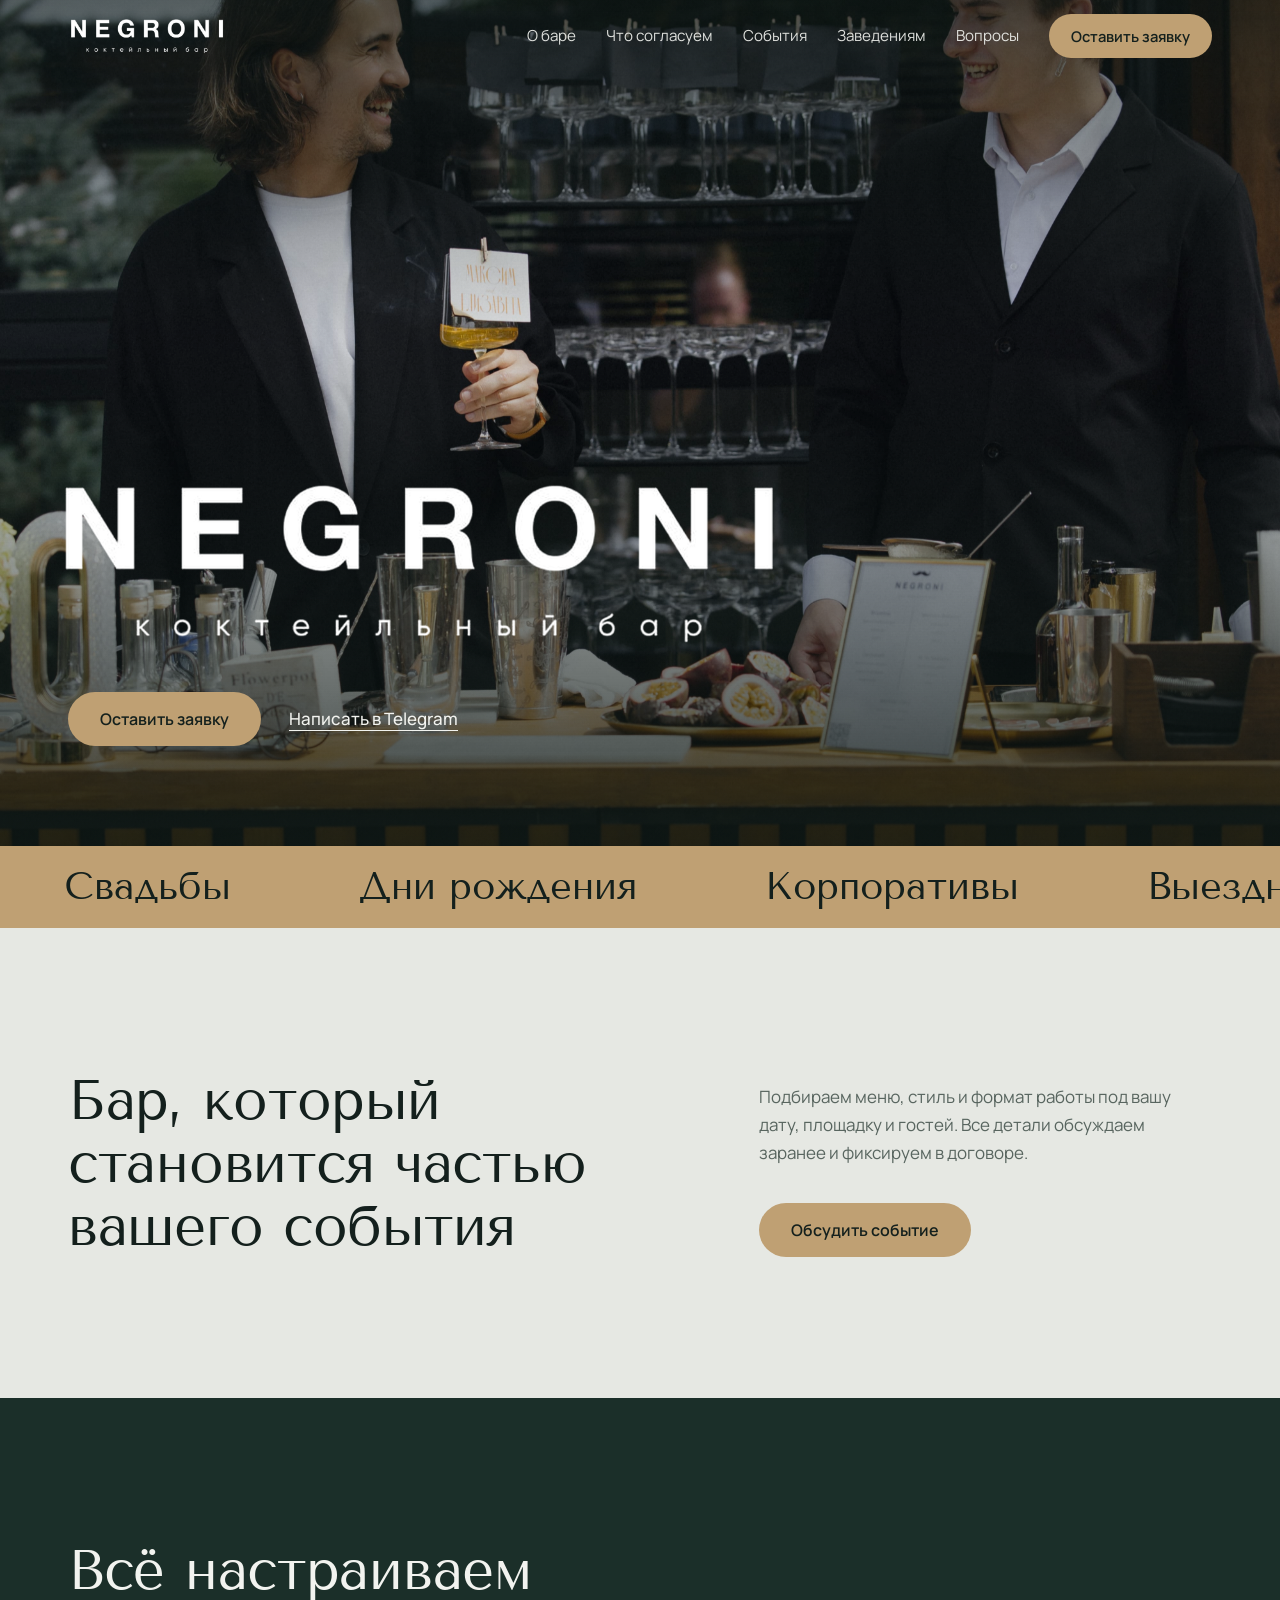
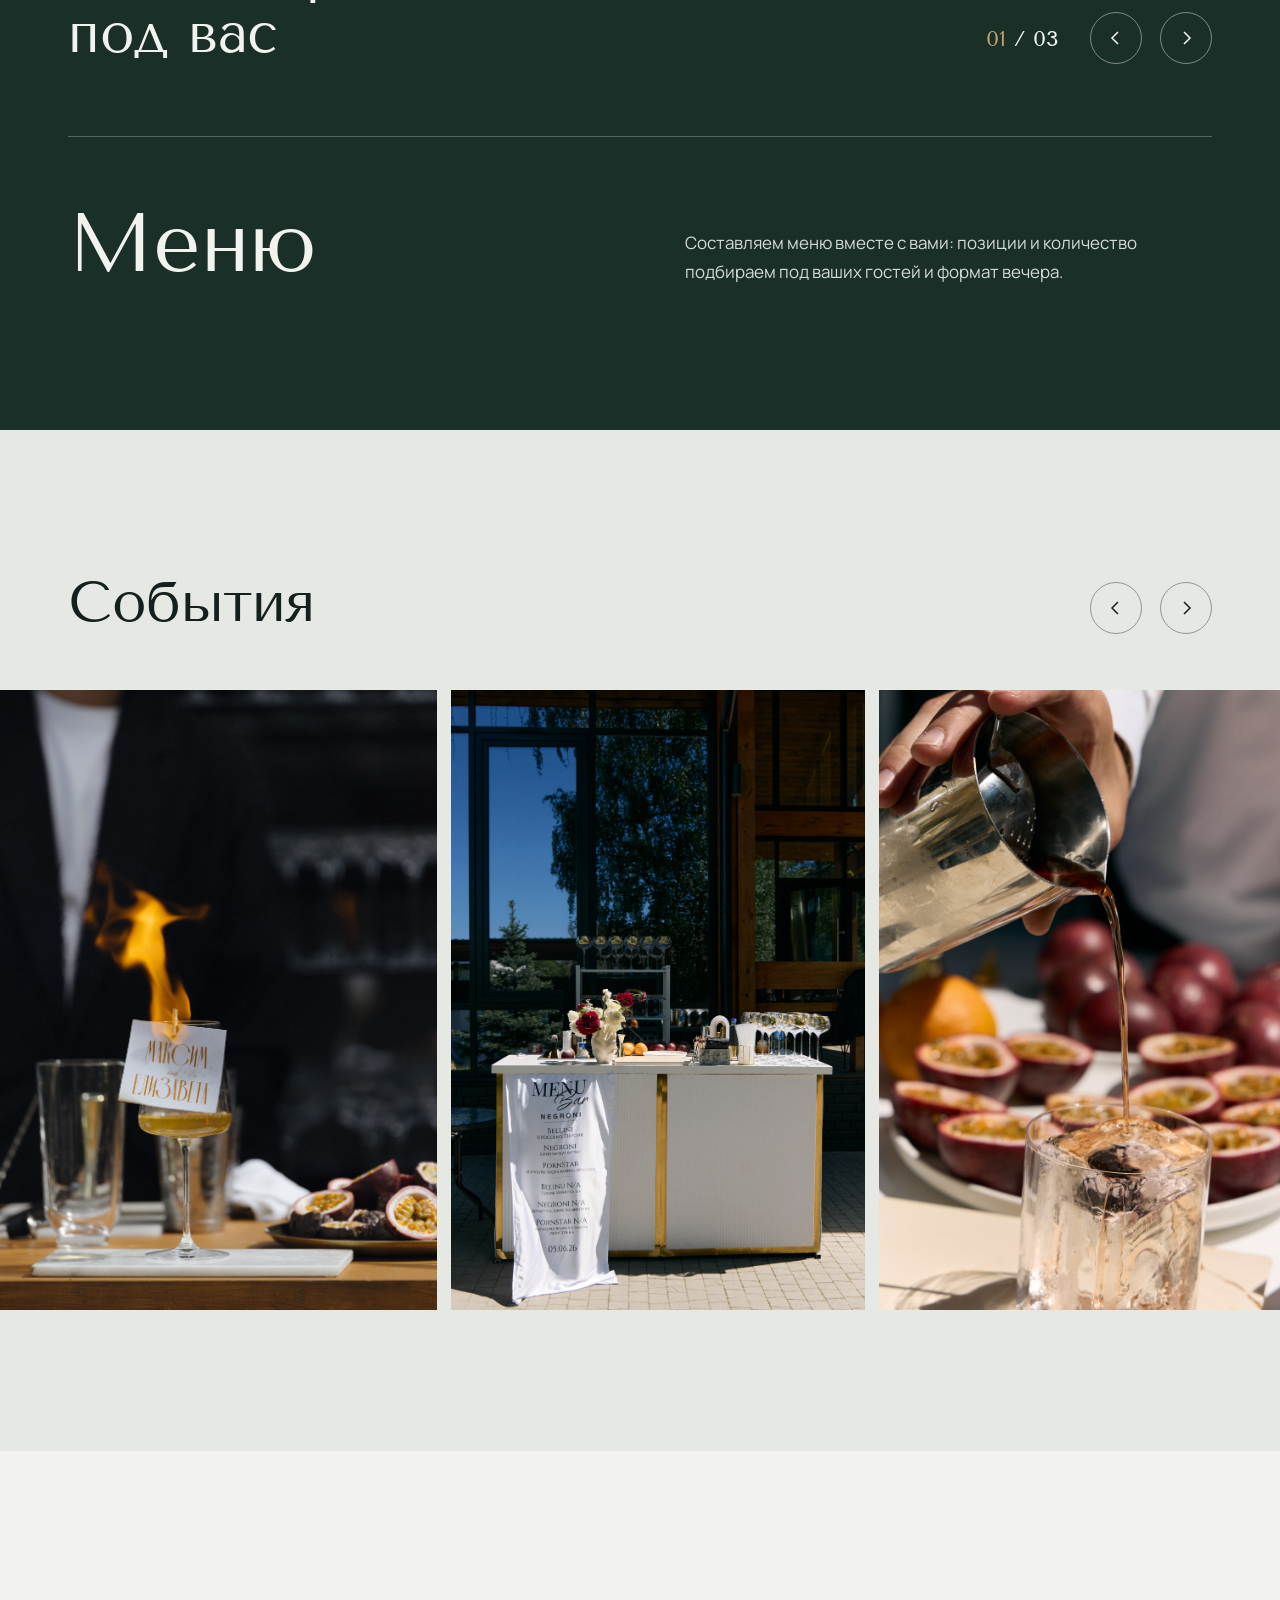
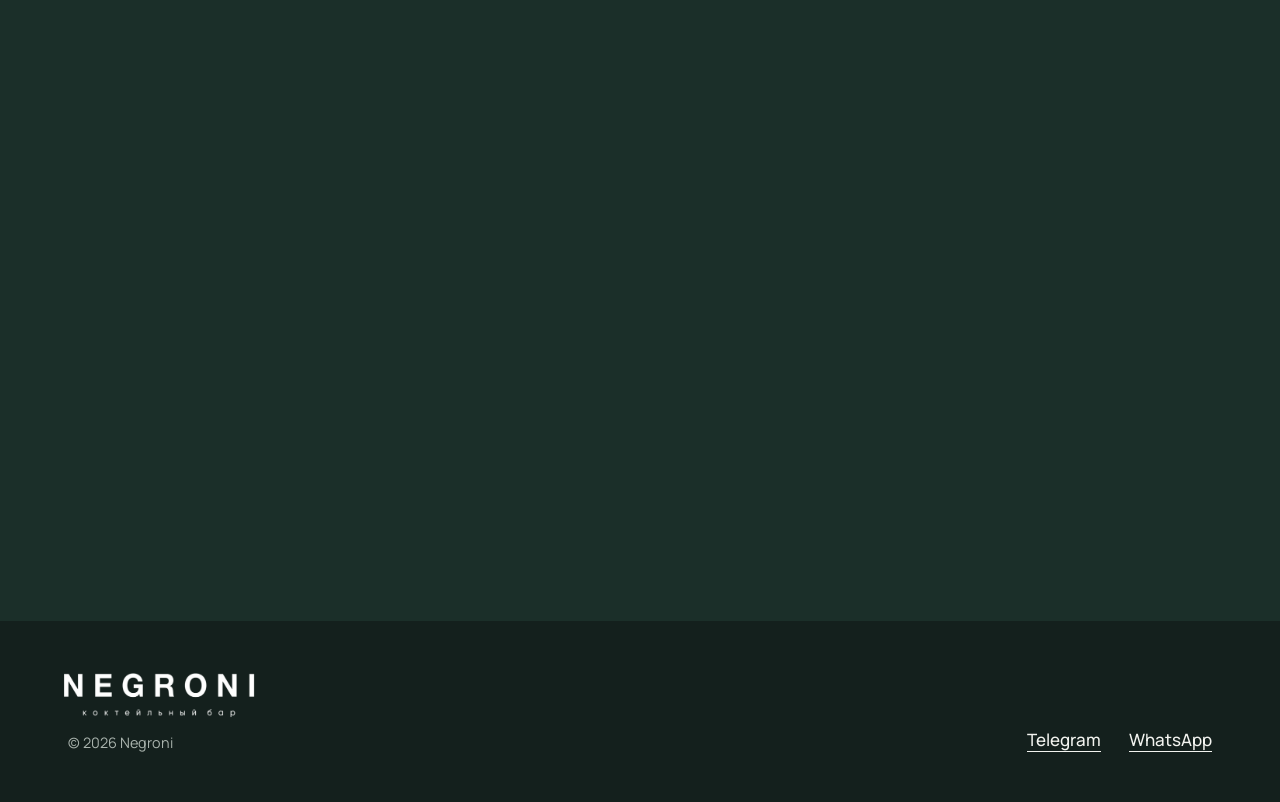
==== index.html @ 1a31874f "Add files via upload" ====
<!doctype html>
<html lang="ru">
<head>
<meta charset="utf-8">
<meta name="viewport" content="width=device-width, initial-scale=1">
<title>Negroni — выездной коктейльный бар</title>
<meta name="description" content="Negroni: выездной коктейльный бар для ваших событий. Консалтинг и мероприятия для заведений. Оставьте заявку.">
<meta property="og:title" content="Negroni — выездной бар">
<meta property="og:description" content="Бар на вашем событии. Консалтинг и мероприятия для заведений.">
<meta property="og:type" content="website">
<link rel="icon" href="data:image/svg+xml,%3Csvg xmlns='http://www.w3.org/2000/svg' viewBox='0 0 64 64'%3E%3Crect width='64' height='64' fill='%231B2F29'/%3E%3Ctext x='32' y='45' font-size='38' text-anchor='middle' fill='%23BFA073' font-family='sans-serif'%3EN%3C/text%3E%3C/svg%3E">
<link rel="preconnect" href="https://fonts.googleapis.com">
<link rel="preconnect" href="https://fonts.gstatic.com" crossorigin>
<link rel="stylesheet" href="https://fonts.googleapis.com/css2?family=Manrope:wght@400;500;600&family=Tenor+Sans&display=swap">
<script>document.documentElement.classList.add('js');</script>
<style>
/*
  Идея: хвойно-зелёная гамма, холодный камень и латунный акцент.
  Движение: плавное появление блоков, лёгкий параллакс фото на первом экране,
  бегущая строка, слайдер и горизонтальная галерея. Всё отключается при prefers-reduced-motion.
*/
:root{
  --pine:#1B2F29; --pine-2:#2A4A3F; --ink:#14201D; --stone:#E6E8E3; --paper:#F2F3EF; --brass:#BFA073; --muted:#58655F; --line:#C5CBC4;
  --f-display:'Tenor Sans','Helvetica Neue',Arial,sans-serif;
  --f-body:'Manrope',system-ui,-apple-system,'Segoe UI',Roboto,sans-serif;
  color-scheme:light;
}
*{box-sizing:border-box}
html{scroll-behavior:smooth;-webkit-text-size-adjust:100%}
body{margin:0;background:var(--stone);color:var(--ink);font:400 1.0625rem/1.65 var(--f-body);overflow-x:hidden}
body.lock{overflow:hidden}
h1,h2,h3,p{margin:0}
img{max-width:100%;display:block}
a{color:inherit}
button{font:inherit;color:inherit}
.wrap{max-width:74rem;margin-inline:auto;padding-inline:20px}
.sec{padding-block:clamp(72px,11vw,150px)}
section[id]{scroll-margin-top:70px}
h2{font:400 clamp(2rem,5.2vw,3.5rem)/1.12 var(--f-display);letter-spacing:-.005em;text-wrap:balance;max-width:20ch}
.lede{margin-top:22px;max-width:36rem;color:var(--muted)}
:focus-visible{outline:2px solid currentColor;outline-offset:4px}

/* кнопки */
.btn{display:inline-flex;align-items:center;justify-content:center;min-height:54px;padding:0 32px;border:0;border-radius:999px;background:var(--brass);color:var(--ink);font:600 1rem var(--f-body);text-decoration:none;cursor:pointer;transition:background .2s}
.btn:hover{background:#D0B58B}
.btn.sm{min-height:44px;padding:0 22px;font-size:.92rem}
.btn[disabled]{opacity:.55;cursor:default}
.tlink{font-weight:500;text-decoration:underline;text-underline-offset:5px;text-decoration-thickness:1px}

/* появление блоков при прокрутке */
.js .rv{opacity:0;transform:translateY(26px);transition:opacity .9s ease,transform .9s ease;transition-delay:var(--d,0s)}
.js .rv.in{opacity:1;transform:none}

/* шапка */
.bar{position:fixed;inset:0 0 auto 0;z-index:50;color:var(--paper);transition:background .3s,backdrop-filter .3s}
.bar.solid{background:rgba(27,47,41,.88);-webkit-backdrop-filter:blur(12px);backdrop-filter:blur(12px)}
.bar-in{display:flex;justify-content:space-between;align-items:center;gap:16px;padding-block:14px}
.brand{display:flex;align-items:center;gap:10px;font:600 1rem var(--f-body);text-decoration:none;position:relative;z-index:60}
.brand img{height:40px;width:auto}
.nav{display:flex;align-items:center;gap:30px;font-size:.95rem}
.nav a:not(.btn){text-decoration:none;opacity:.9}
.nav a:not(.btn):hover{opacity:1;text-decoration:underline;text-underline-offset:5px}
.burger{display:none;position:relative;z-index:60;width:44px;height:44px;border:0;background:transparent;cursor:pointer}
.burger span{position:absolute;left:10px;right:10px;height:1.5px;background:currentColor;transition:transform .3s,top .3s}
.burger span:nth-child(1){top:18px}
.burger span:nth-child(2){top:26px}
.burger[aria-expanded="true"] span:nth-child(1){top:22px;transform:rotate(45deg)}
.burger[aria-expanded="true"] span:nth-child(2){top:22px;transform:rotate(-45deg)}
.menu{position:fixed;inset:0;z-index:40;background:var(--pine);color:var(--paper);display:flex;flex-direction:column;justify-content:center;gap:6px;padding:90px 24px 40px}
.menu[hidden]{display:none}
.menu a{font:400 clamp(2rem,9vw,3rem)/1.2 var(--f-display);text-decoration:none;padding-block:6px}
.menu .btn{margin-top:22px;align-self:flex-start;font:600 1rem var(--f-body)}

/* первый экран */
.hero{position:relative;isolation:isolate;overflow:hidden;display:flex;align-items:flex-end;min-height:min(94svh,62rem);color:var(--paper);
  background:radial-gradient(120% 85% at 85% 0%,var(--pine-2) 0%,transparent 62%),var(--pine)}
.hero::before{content:"";position:absolute;left:0;right:0;top:-15%;height:130%;z-index:-2;background:var(--hero-img,none) var(--hero-pos,50% 30%)/cover no-repeat;transform:translate3d(0,var(--py,0px),0);will-change:transform}
.hero.has-photo::after{content:"";position:absolute;inset:0;z-index:-1;background:linear-gradient(180deg,rgba(12,22,19,.62) 0%,rgba(12,22,19,.12) 40%,rgba(12,22,19,.82) 100%)}
.hero-main{width:100%;padding-block:140px clamp(52px,8vw,100px)}
.mark{margin:0;font:700 clamp(2.4rem,9vw,6rem)/1 var(--f-body);letter-spacing:.32em}
.mark img{width:min(46rem,88vw);height:auto;margin-left:-1.5%}
.hero-main p{margin-top:24px;max-width:30rem;font-size:clamp(1.08rem,2vw,1.3rem);line-height:1.5;color:#E6E9E4}
.cta{display:flex;flex-wrap:wrap;gap:16px 28px;align-items:center;margin-top:36px}
.js .hero .rv{animation:rise 1s ease-out both;transition:none}
.js .hero .rv:nth-child(2){animation-delay:.12s}
.js .hero .rv:nth-child(3){animation-delay:.24s}
@keyframes rise{from{opacity:0;transform:translateY(18px)}to{opacity:1;transform:none}}

/* бегущая строка */
.marquee{background:var(--brass);color:var(--ink);overflow:hidden;white-space:nowrap}
.marquee-track{display:inline-flex;animation:run 38s linear infinite}
.marquee:hover .marquee-track{animation-play-state:paused}
.marquee span{font:400 clamp(1.5rem,3.4vw,2.4rem)/1 var(--f-display);padding:22px clamp(28px,5vw,64px)}
@keyframes run{to{transform:translateX(-50%)}}

/* о баре */
.about-grid{display:grid;grid-template-columns:minmax(0,1.3fr) minmax(0,1fr);gap:40px clamp(40px,8vw,112px);align-items:end}
.about-grid .lede{margin-top:0}

/* слайдер */
.slider-sec{background:var(--pine);color:var(--paper)}
.slider-head{display:flex;flex-wrap:wrap;justify-content:space-between;align-items:flex-end;gap:24px}
.ctrl{display:flex;align-items:center;gap:18px}
.count{font:400 1.4rem var(--f-display);min-width:5.4rem}
.count span{color:var(--brass)}
.arrow{width:52px;height:52px;border-radius:50%;border:1px solid rgba(242,243,239,.45);background:transparent;cursor:pointer;display:grid;place-items:center;transition:background .2s,border-color .2s}
.arrow:hover{background:var(--brass);border-color:var(--brass);color:var(--ink)}
.arrow svg{width:18px;height:18px}
.track{display:flex;overflow-x:auto;scroll-snap-type:x mandatory;scrollbar-width:none;margin-top:clamp(40px,6vw,72px);-webkit-overflow-scrolling:touch}
.track::-webkit-scrollbar{display:none}
.slide{flex:0 0 100%;scroll-snap-align:start;display:grid;grid-template-columns:minmax(0,1fr) minmax(0,1fr);gap:24px clamp(32px,7vw,96px);align-items:end;padding-block:8px 4px;border-top:1px solid rgba(242,243,239,.28)}
.slide h3{font:400 clamp(2.6rem,7vw,5.2rem)/1 var(--f-display);padding-top:28px}
.slide p{color:#D3DAD4;max-width:30rem;padding-top:28px}

/* галерея */
.g-head{display:flex;flex-wrap:wrap;justify-content:space-between;align-items:flex-end;gap:24px}
.g-head .arrow{border-color:rgba(20,32,29,.4);color:var(--ink)}
.gallery{display:flex;gap:14px;overflow-x:auto;scroll-snap-type:x proximity;scrollbar-width:none;margin-top:clamp(36px,5vw,56px);padding-inline:20px;-webkit-overflow-scrolling:touch}
.gallery::-webkit-scrollbar{display:none}
.gallery img{flex:none;height:clamp(340px,64vw,620px);width:auto;min-width:220px;scroll-snap-align:start;background:var(--line);object-fit:cover}

/* для заведений */
.venue{background:var(--paper)}
.venue-grid{display:grid;grid-template-columns:minmax(0,.9fr) minmax(0,1.1fr);gap:48px clamp(40px,8vw,112px);align-items:start}
.offers{display:grid}
.offer{border-top:1px solid var(--ink);padding-block:30px;display:grid;gap:10px}
.offer:last-child{border-bottom:1px solid var(--ink)}
.offer h3{font:400 clamp(1.8rem,3.8vw,2.7rem)/1.1 var(--f-display)}
.offer p{color:var(--muted);max-width:30rem}

/* переключатель типа заявки */
.group{display:grid;gap:26px}
.group[hidden]{display:none}
.tabs{display:inline-grid;grid-auto-flow:column;justify-self:start;max-width:100%;border:1px solid rgba(242,243,239,.35);border-radius:999px;padding:4px}
.tabs label{position:relative;cursor:pointer;color:var(--paper);font-size:.95rem;font-weight:500}
.tabs input{position:absolute;inset:0;width:100%;height:100%;min-height:0;margin:0;padding:0;border:0;opacity:0;cursor:pointer}
.tabs input:focus{outline:none}
.tabs span{display:block;padding:10px 20px;border-radius:999px;transition:background .2s}
.tabs input:checked + span{background:var(--brass);color:var(--ink)}
.tabs input:focus-visible + span{outline:2px solid var(--paper);outline-offset:2px}

/* вопросы */
.faq{background:var(--stone)}
.faq-grid{display:grid;grid-template-columns:minmax(0,.8fr) minmax(0,1.2fr);gap:40px clamp(40px,8vw,112px);align-items:start}
details.q{border-top:1px solid var(--ink)}
details.q:last-child{border-bottom:1px solid var(--ink)}
details.q summary{list-style:none;cursor:pointer;display:flex;justify-content:space-between;align-items:center;gap:20px;padding-block:24px;font:400 clamp(1.25rem,2.6vw,1.6rem)/1.25 var(--f-display)}
details.q summary::-webkit-details-marker{display:none}
details.q summary::after{content:"";flex:none;width:12px;height:12px;border-right:1.5px solid currentColor;border-bottom:1.5px solid currentColor;transform:rotate(45deg);transition:transform .3s;margin-right:4px}
details.q[open] summary::after{transform:rotate(-135deg)}
details.q p{padding-bottom:26px;max-width:36rem;color:var(--muted)}

/* заявка */
.req{background:var(--pine);color:var(--paper);color-scheme:dark}
.req .lede{color:#CFD6D0}
.req-grid{display:grid;grid-template-columns:minmax(0,.8fr) minmax(0,1.2fr);gap:48px clamp(40px,8vw,112px);align-items:start}
.contacts{display:grid;gap:10px;margin-top:32px;font-weight:500}
form{display:grid;gap:26px}
.row2{display:grid;grid-template-columns:repeat(2,minmax(0,1fr));gap:26px}
.field{display:grid;gap:2px;min-width:0}
label{font-size:.9rem;font-weight:500;color:#AEB9B3}
.opt{font-weight:400}
input,select,textarea{width:100%;min-height:52px;padding:12px 0 10px;border:0;border-bottom:1.5px solid #7E8F87;border-radius:0;background:transparent;color:var(--paper);font:400 1.0625rem var(--f-body)}
select{appearance:none;-webkit-appearance:none;padding-right:28px;background:url("data:image/svg+xml,%3Csvg xmlns='http://www.w3.org/2000/svg' width='14' height='9' viewBox='0 0 14 9'%3E%3Cpath d='M1 1l6 6 6-6' fill='none' stroke='%23F2F3EF' stroke-width='1.6'/%3E%3C/svg%3E") right 2px center no-repeat}
select option{color:var(--ink);background:var(--paper)}
textarea{min-height:120px;resize:vertical}
input::placeholder,textarea::placeholder{color:#8C9A93}
input:focus,select:focus,textarea:focus{outline:2px solid var(--paper);outline-offset:6px;border-bottom-color:var(--brass)}
.hp{position:absolute;left:-9999px;width:1px;height:1px;opacity:0;pointer-events:none}
.consent{font-size:.86rem;color:#AEB9B3;max-width:32rem}
.status{min-height:1.5em;font-weight:500}
.status.ok{background:var(--paper);color:var(--ink);padding:14px 18px}
.status.err{background:#F3DAD6;color:#5A1B14;padding:14px 18px;border-left:4px solid #A5392E}

/* подвал */
footer{background:var(--ink);color:var(--paper);padding-block:48px}
.foot{display:flex;flex-wrap:wrap;justify-content:space-between;gap:24px 48px;align-items:flex-end}
.foot-logo{display:block;height:52px;width:auto;margin-left:-8px}
.foot nav{display:flex;flex-wrap:wrap;gap:10px 28px}
.small{margin-top:10px;font-size:.9rem;color:#A9B3AD}

@media (max-width:860px){
  .nav{display:none}
  .burger{display:block}
  .about-grid,.faq-grid,.req-grid,.venue-grid,.slide{grid-template-columns:minmax(0,1fr)}
  .slide p{padding-top:0}
  .slide h3{padding-top:24px}
}
@media (max-width:520px){
  .row2{grid-template-columns:minmax(0,1fr)}
  .cta .btn{width:100%}
}
@media (prefers-reduced-motion:reduce){
  html{scroll-behavior:auto}
  .js .rv{opacity:1;transform:none;transition:none;animation:none!important}
  .marquee-track{animation:none}
  .hero::before{transform:none}
  *{transition:none!important}
}
</style>
</head>
<body>

<header class="bar" id="bar">
  <div class="wrap bar-in">
    <a class="brand" href="#hero" aria-label="Negroni, в начало страницы">
      <img src="img/logo-light.png" alt="Negroni, коктейльный бар" onerror="this.replaceWith(document.createTextNode('NEGRONI'))">
    </a>
    <nav class="nav" aria-label="Разделы">
      <a href="#about">О баре</a>
      <a href="#format">Что согласуем</a>
      <a href="#events">События</a>
      <a href="#venues">Заведениям</a>
      <a href="#faq">Вопросы</a>
      <a class="btn sm" href="#request">Оставить заявку</a>
    </nav>
    <button class="burger" id="burger" type="button" aria-label="Открыть меню" aria-expanded="false" aria-controls="menu"><span></span><span></span></button>
  </div>
</header>
<div class="menu" id="menu" hidden>
  <a href="#about">О баре</a>
  <a href="#format">Что согласуем</a>
  <a href="#events">События</a>
  <a href="#venues">Заведениям</a>
  <a href="#faq">Вопросы</a>
  <a class="btn" href="#request">Оставить заявку</a>
</div>

<section class="hero" id="hero">
  <div class="wrap hero-main">
    <h1 class="mark rv"><img src="img/logo-light.png" alt="Negroni, коктейльный бар" onerror="this.replaceWith(document.createTextNode('NEGRONI'))"></h1>
    <div class="cta rv">
      <a class="btn" href="#request">Оставить заявку</a>
      <a class="tlink" data-link="tg" href="#request">Написать в Telegram</a>
    </div>
  </div>
</section>

<div class="marquee" aria-hidden="true">
  <div class="marquee-track">
    <span>Свадьбы</span><span>Дни рождения</span><span>Корпоративы</span><span>Выездной бар</span>
    <span>Свадьбы</span><span>Дни рождения</span><span>Корпоративы</span><span>Выездной бар</span>
    <span>Свадьбы</span><span>Дни рождения</span><span>Корпоративы</span><span>Выездной бар</span>
    <span>Свадьбы</span><span>Дни рождения</span><span>Корпоративы</span><span>Выездной бар</span>
  </div>
</div>

<main>
  <section class="sec" id="about">
    <div class="wrap about-grid">
      <h2 class="rv">Бар, который становится частью вашего события</h2>
      <div class="rv" style="--d:.12s">
        <p class="lede">Подбираем меню, стиль и формат работы под вашу дату, площадку и гостей. Все детали обсуждаем заранее и фиксируем в договоре.</p>
        <div class="cta"><a class="btn" href="#request">Обсудить событие</a></div>
      </div>
    </div>
  </section>

  <section class="sec slider-sec" id="format">
    <div class="wrap">
      <div class="slider-head rv">
        <h2>Всё настраиваем под вас</h2>
        <div class="ctrl">
          <div class="count" aria-live="polite"><span id="cur">01</span> / 03</div>
          <button class="arrow" id="prev" type="button" aria-label="Предыдущий"><svg viewBox="0 0 18 18" fill="none" stroke="currentColor" stroke-width="1.5"><path d="M11 3L5 9l6 6"/></svg></button>
          <button class="arrow" id="next" type="button" aria-label="Следующий"><svg viewBox="0 0 18 18" fill="none" stroke="currentColor" stroke-width="1.5"><path d="M7 3l6 6-6 6"/></svg></button>
        </div>
      </div>
      <div class="track" id="track" tabindex="0" aria-label="Что мы согласуем с вами">
        <article class="slide"><h3>Меню</h3><p>Составляем меню вместе с вами: позиции и количество подбираем под ваших гостей и формат вечера.</p></article>
        <article class="slide"><h3>Стиль</h3><p>Образы, оформление и подачу согласуем с характером события: от сдержанной классики до тематического вечера. Расскажите, что вы задумали, и мы предложим решение.</p></article>
        <article class="slide"><h3>Формат</h3><p>Время работы, площадку и все условия обсуждаем индивидуально и фиксируем в договоре.</p></article>
      </div>
    </div>
  </section>

  <section class="sec" id="events" style="padding-inline:0">
    <div class="wrap g-head rv">
      <h2>События</h2>
      <div class="ctrl">
        <button class="arrow" id="gprev" type="button" aria-label="Назад"><svg viewBox="0 0 18 18" fill="none" stroke="currentColor" stroke-width="1.5"><path d="M11 3L5 9l6 6"/></svg></button>
        <button class="arrow" id="gnext" type="button" aria-label="Вперёд"><svg viewBox="0 0 18 18" fill="none" stroke="currentColor" stroke-width="1.5"><path d="M7 3l6 6-6 6"/></svg></button>
      </div>
    </div>
    <div class="gallery" id="gallery" tabindex="0" aria-label="Фотографии с мероприятий">
      <img src="img/event-1.jpg" alt="Фото с мероприятия" loading="lazy">
      <img src="img/event-2.jpg" alt="Фото с мероприятия" loading="lazy">
      <img src="img/event-3.jpg" alt="Фото с мероприятия" loading="lazy">
      <img src="img/event-4.jpg" alt="Фото с мероприятия" loading="lazy">
      <img src="img/event-5.jpg" alt="Фото с мероприятия" loading="lazy">
      <img src="img/event-6.jpg" alt="Фото с мероприятия" loading="lazy">
      <img src="img/event-7.jpg" alt="Фото с мероприятия" loading="lazy">
      <img src="img/event-8.jpg" alt="Фото с мероприятия" loading="lazy">
      <img src="img/event-9.jpg" alt="Фото с мероприятия" loading="lazy">
      <img src="img/event-10.jpg" alt="Фото с мероприятия" loading="lazy">
      <img src="img/event-11.jpg" alt="Фото с мероприятия" loading="lazy">
      <img src="img/event-12.jpg" alt="Фото с мероприятия" loading="lazy">
    </div>
  </section>

  <section class="sec venue" id="venues">
    <div class="wrap venue-grid">
      <div class="rv">
        <h2>Для заведений</h2>
        <p class="lede">Работаем не только на частных событиях. Помогаем барам и ресторанам развивать барную часть и проводим мероприятия на вашей площадке.</p>
        <div class="cta"><a class="btn" href="#request" data-kind="venue">Обсудить сотрудничество</a></div>
      </div>
      <div class="offers rv" style="--d:.12s">
        <div class="offer"><h3>Консалтинг</h3><p>Поможем с концепцией бара, меню, подачей и работой команды. Формат сотрудничества обсуждаем под вашу задачу.</p></div>
        <div class="offer"><h3>Мероприятия в заведении</h3><p>Проведём барный вечер или особое событие на вашей площадке. Формат и стиль согласуем с вами.</p></div>
      </div>
    </div>
  </section>

  <section class="sec faq" id="faq">
    <div class="wrap faq-grid">
      <h2 class="rv">Частые вопросы</h2>
      <div class="rv" style="--d:.12s">
        <details class="q"><summary>Как забронировать дату?</summary><p>Оставьте заявку на сайте или напишите нам в мессенджер. Мы уточним детали и подтвердим дату.</p></details>
        <details class="q"><summary>Можно ли выбрать меню и стиль?</summary><p>Да. Меню и стилистику бара согласуем под ваше событие.</p></details>
        <details class="q"><summary>Для каких событий вы работаете?</summary><p>Свадьбы, дни рождения, корпоративы и другие частные и деловые мероприятия.</p></details>
        <details class="q"><summary>Работаете ли вы с заведениями?</summary><p>Да. Проводим мероприятия на площадке заведения и консультируем по барной части. Выберите «Для заведения» в форме заявки, и мы обсудим вашу задачу.</p></details>
        <details class="q"><summary>От чего зависит стоимость?</summary><p>От формата, количества гостей, меню и условий площадки. После заявки мы рассчитаем стоимость индивидуально.</p></details>
      </div>
    </div>
  </section>

  <section class="sec req" id="request">
    <div class="wrap req-grid">
      <div class="rv">
        <h2>Оставить заявку</h2>
        <p class="lede">Расскажите о событии, и мы свяжемся с вами, чтобы обсудить детали.</p>
        <div class="contacts">
          <a class="tlink" data-link="tg" href="#request">Telegram</a>
          <a class="tlink" data-link="wa" href="#request">WhatsApp</a>
        </div>
      </div>

      <form id="reqForm" class="rv" style="--d:.12s" novalidate>
        <div class="tabs" role="radiogroup" aria-label="Тип заявки">
          <label><input type="radio" name="kind" value="event" checked><span>Для события</span></label>
          <label><input type="radio" name="kind" value="venue"><span>Для заведения</span></label>
        </div>
        <div class="row2">
          <div class="field"><label for="f_name">Имя</label><input id="f_name" name="name" type="text" autocomplete="name" required></div>
          <div class="field"><label for="f_contact">Как с вами связаться</label><input id="f_contact" name="contact" type="text" placeholder="Телефон или @telegram" autocomplete="tel" required></div>
        </div>
        <div class="group" id="g_event">
        <div class="row2">
          <div class="field"><label for="f_date">Дата мероприятия</label><input id="f_date" name="date" type="date" required></div>
          <div class="field"><label for="f_guests">Количество гостей</label><input id="f_guests" name="guests" type="number" inputmode="numeric" min="1" max="2000" required></div>
        </div>
        <div class="row2">
          <div class="field"><label for="f_type">Тип события</label>
            <select id="f_type" name="type" required>
              <option value="">Выберите</option>
              <option>Свадьба</option><option>День рождения</option><option>Корпоратив</option><option>Другое</option>
            </select></div>
          <div class="field"><label for="f_budget">Бюджет, ₽ <span class="opt">(по желанию)</span></label><input id="f_budget" name="budget" type="text" inputmode="numeric" placeholder="Например, 60 000"></div>
        </div>
        </div>
        <div class="group" id="g_venue" hidden>
          <div class="row2">
            <div class="field"><label for="f_venue">Название заведения</label><input id="f_venue" name="venue" type="text" required></div>
            <div class="field"><label for="f_city">Город <span class="opt">(по желанию)</span></label><input id="f_city" name="city" type="text" autocomplete="address-level2"></div>
          </div>
          <div class="field"><label for="f_interest">Что вас интересует</label>
            <select id="f_interest" name="interest" required>
              <option value="">Выберите</option>
              <option>Консалтинг</option><option>Мероприятие в заведении</option><option>Другое</option>
            </select></div>
        </div>
        <div class="field"><label for="f_comment"><span id="l_comment">О событии и пожелания по стилю</span> <span class="opt">(по желанию)</span></label><textarea id="f_comment" name="comment"></textarea></div>

        <div class="hp" aria-hidden="true"><label for="f_site">Сайт</label><input id="f_site" name="website" type="text" tabindex="-1" autocomplete="off"></div>

        <p class="consent">Отправляя форму, вы соглашаетесь на обработку контактных данных, чтобы мы могли ответить на заявку.</p>
        <div><button class="btn" type="submit" id="send">Отправить заявку</button></div>
        <p class="status" id="status" role="status" aria-live="polite"></p>
      </form>
    </div>
  </section>
</main>

<footer>
  <div class="wrap foot">
    <div><img class="foot-logo" src="img/logo-light.png" alt="Negroni, коктейльный бар" onerror="this.replaceWith(document.createTextNode('NEGRONI'))"><p class="small">© 2026 Negroni</p></div>
    <nav aria-label="Контакты">
      <a class="tlink" data-link="tg" href="#request">Telegram</a>
      <a class="tlink" data-link="wa" href="#request">WhatsApp</a>
    </nav>
  </div>
</footer>

<script>
(function(){
'use strict';

/* ===== НАСТРОЙКИ: меняются только здесь ===== */
var CONFIG={
  webhook:'https://hook.eu1.make.com/lw6jsfq0tlotuyto159uyw4ygbw2wze0',   // адрес вебхука из Make
  whatsapp:'79967076653',                  // номер для WhatsApp, цифры без плюса
  telegram:'negroni_barnaul'                   // имя в Telegram без @
};
/* ========================================== */

var loadedAt=Date.now();
var reduce=window.matchMedia&&window.matchMedia('(prefers-reduced-motion: reduce)').matches;
function $(s){return document.querySelector(s);}

// ссылки на мессенджеры
document.querySelectorAll('[data-link="tg"]').forEach(function(a){a.href='https://t.me/'+CONFIG.telegram;a.target='_blank';a.rel='noopener';});
document.querySelectorAll('[data-link="wa"]').forEach(function(a){a.href='https://wa.me/'+CONFIG.whatsapp;a.target='_blank';a.rel='noopener';});

// появление блоков при прокрутке
if('IntersectionObserver' in window&&!reduce){
  var io=new IntersectionObserver(function(es){
    es.forEach(function(e){if(e.isIntersecting){e.target.classList.add('in');io.unobserve(e.target);}});
  },{threshold:.12,rootMargin:'0px 0px -6% 0px'});
  document.querySelectorAll('.rv').forEach(function(el){io.observe(el);});
}else{
  document.querySelectorAll('.rv').forEach(function(el){el.classList.add('in');});
}

// фото на первом экране, если файл есть
var hero=$('#hero'),probe=new Image();
probe.onload=function(){hero.style.setProperty('--hero-img','url("img/hero.jpg")');hero.classList.add('has-photo');};
probe.src='img/hero.jpg';

// шапка и параллакс
var bar=$('#bar'),ticking=false;
function onScroll(){
  if(ticking)return;ticking=true;
  requestAnimationFrame(function(){
    var y=window.pageYOffset||0;
    bar.classList.toggle('solid',y>40);
    if(!reduce){var h=hero.offsetHeight;hero.style.setProperty('--py',Math.min(y*.22,h*.14)+'px');}
    ticking=false;
  });
}
window.addEventListener('scroll',onScroll,{passive:true});onScroll();

// мобильное меню
var burger=$('#burger'),menu=$('#menu');
function setMenu(open){
  burger.setAttribute('aria-expanded',open?'true':'false');
  burger.setAttribute('aria-label',open?'Закрыть меню':'Открыть меню');
  menu.hidden=!open;document.body.classList.toggle('lock',open);
}
burger.addEventListener('click',function(){setMenu(menu.hidden);});
menu.addEventListener('click',function(e){if(e.target.closest('a'))setMenu(false);});
document.addEventListener('keydown',function(e){if(e.key==='Escape'&&!menu.hidden){setMenu(false);burger.focus();}});

// слайдер
var track=$('#track'),cur=$('#cur');
function idx(){return Math.round(track.scrollLeft/Math.max(1,track.clientWidth));}
function show(){cur.textContent=('0'+(idx()+1)).slice(-2);}
function go(d){track.scrollBy({left:d*track.clientWidth,behavior:reduce?'auto':'smooth'});}
$('#prev').addEventListener('click',function(){go(-1);});
$('#next').addEventListener('click',function(){go(1);});
track.addEventListener('scroll',function(){window.requestAnimationFrame(show);},{passive:true});
track.addEventListener('keydown',function(e){if(e.key==='ArrowRight'){go(1);e.preventDefault();}if(e.key==='ArrowLeft'){go(-1);e.preventDefault();}});

// галерея: стрелки и пустые слоты
var gallery=$('#gallery');
function gstep(d){gallery.scrollBy({left:d*gallery.clientWidth*.8,behavior:reduce?'auto':'smooth'});}
$('#gprev').addEventListener('click',function(){gstep(-1);});
$('#gnext').addEventListener('click',function(){gstep(1);});
function checkGallery(){if(!gallery.querySelector('img')){var s=$('#events');if(s)s.remove();}}
gallery.querySelectorAll('img').forEach(function(img){
  img.addEventListener('error',function(){img.remove();checkGallery();});
});
window.addEventListener('load',function(){
  gallery.querySelectorAll('img').forEach(function(img){if(img.complete&&img.naturalWidth===0)img.remove();});
  checkGallery();
});

// минимальная дата: сегодня
var now=new Date();
$('#f_date').min=new Date(now.getTime()-now.getTimezoneOffset()*60000).toISOString().slice(0,10);

// форма
var form=$('#reqForm'),statusEl=$('#status'),btn=$('#send');
var groups={event:$('#g_event'),venue:$('#g_venue')};
var commentLabel=$('#l_comment');
var LABELS={event:'О событии и пожелания по стилю',venue:'О заведении и задаче'};
function getKind(){return form.elements.kind.value;}
function setKind(k){
  form.querySelectorAll('input[name="kind"]').forEach(function(r){r.checked=(r.value===k);});
  Object.keys(groups).forEach(function(key){
    var on=key===k;
    groups[key].hidden=!on;
    groups[key].querySelectorAll('input,select,textarea').forEach(function(el){el.disabled=!on;});
  });
  commentLabel.textContent=LABELS[k];
}
function resetForm(){var k=getKind();form.reset();setKind(k);}
form.querySelectorAll('input[name="kind"]').forEach(function(r){r.addEventListener('change',function(){setKind(r.value);});});
document.querySelectorAll('a[href="#request"]').forEach(function(a){a.addEventListener('click',function(){setKind(a.getAttribute('data-kind')||'event');});});
setKind('event');
function say(text,kind){statusEl.textContent=text;statusEl.className='status'+(kind?' '+kind:'');}
form.addEventListener('submit',function(e){
  e.preventDefault();
  say('');
  // ловушка для ботов: тихо делаем вид, что всё отправлено
  if(form.website.value||Date.now()-loadedAt<2000){say('Заявка отправлена. Мы свяжемся с вами.','ok');resetForm();return;}
  if(!form.checkValidity()){form.reportValidity();return;}
  if(CONFIG.webhook.indexOf('http')!==0){
    console.warn('Форма не подключена: укажи адрес вебхука в CONFIG.webhook');
    say('Форма пока не подключена. Напишите нам в Telegram или WhatsApp.','err');return;
  }
  var kind=getKind(),data=new URLSearchParams();
  // всегда отправляем все поля, ненужные для выбранного типа остаются пустыми: так структура данных в Make не меняется
  var evF=['date','type','guests','budget'],veF=['venue','city','interest'];
  data.append('kind',kind);
  ['name','contact','comment'].forEach(function(k){data.append(k,(form.elements[k].value||'').trim());});
  evF.forEach(function(k){data.append(k,kind==='event'?(form.elements[k].value||'').trim():'');});
  veF.forEach(function(k){data.append(k,kind==='venue'?(form.elements[k].value||'').trim():'');});
  data.append('page',location.href);
  data.append('sent_at',new Date().toISOString());
  btn.disabled=true;btn.textContent='Отправляем…';
  // no-cors: браузер не блокирует запрос к вебхуку, но ответ прочитать нельзя
  fetch(CONFIG.webhook,{method:'POST',mode:'no-cors',body:data}).then(function(){
    say('Заявка отправлена. Мы свяжемся с вами.','ok');
    resetForm();
    setTimeout(function(){btn.disabled=false;btn.textContent='Отправить заявку';},5000);
  }).catch(function(){
    say('Не удалось отправить заявку. Проверьте интернет или напишите нам в Telegram.','err');
    btn.disabled=false;btn.textContent='Отправить заявку';
  });
});
})();
</script>
</body>
</html>
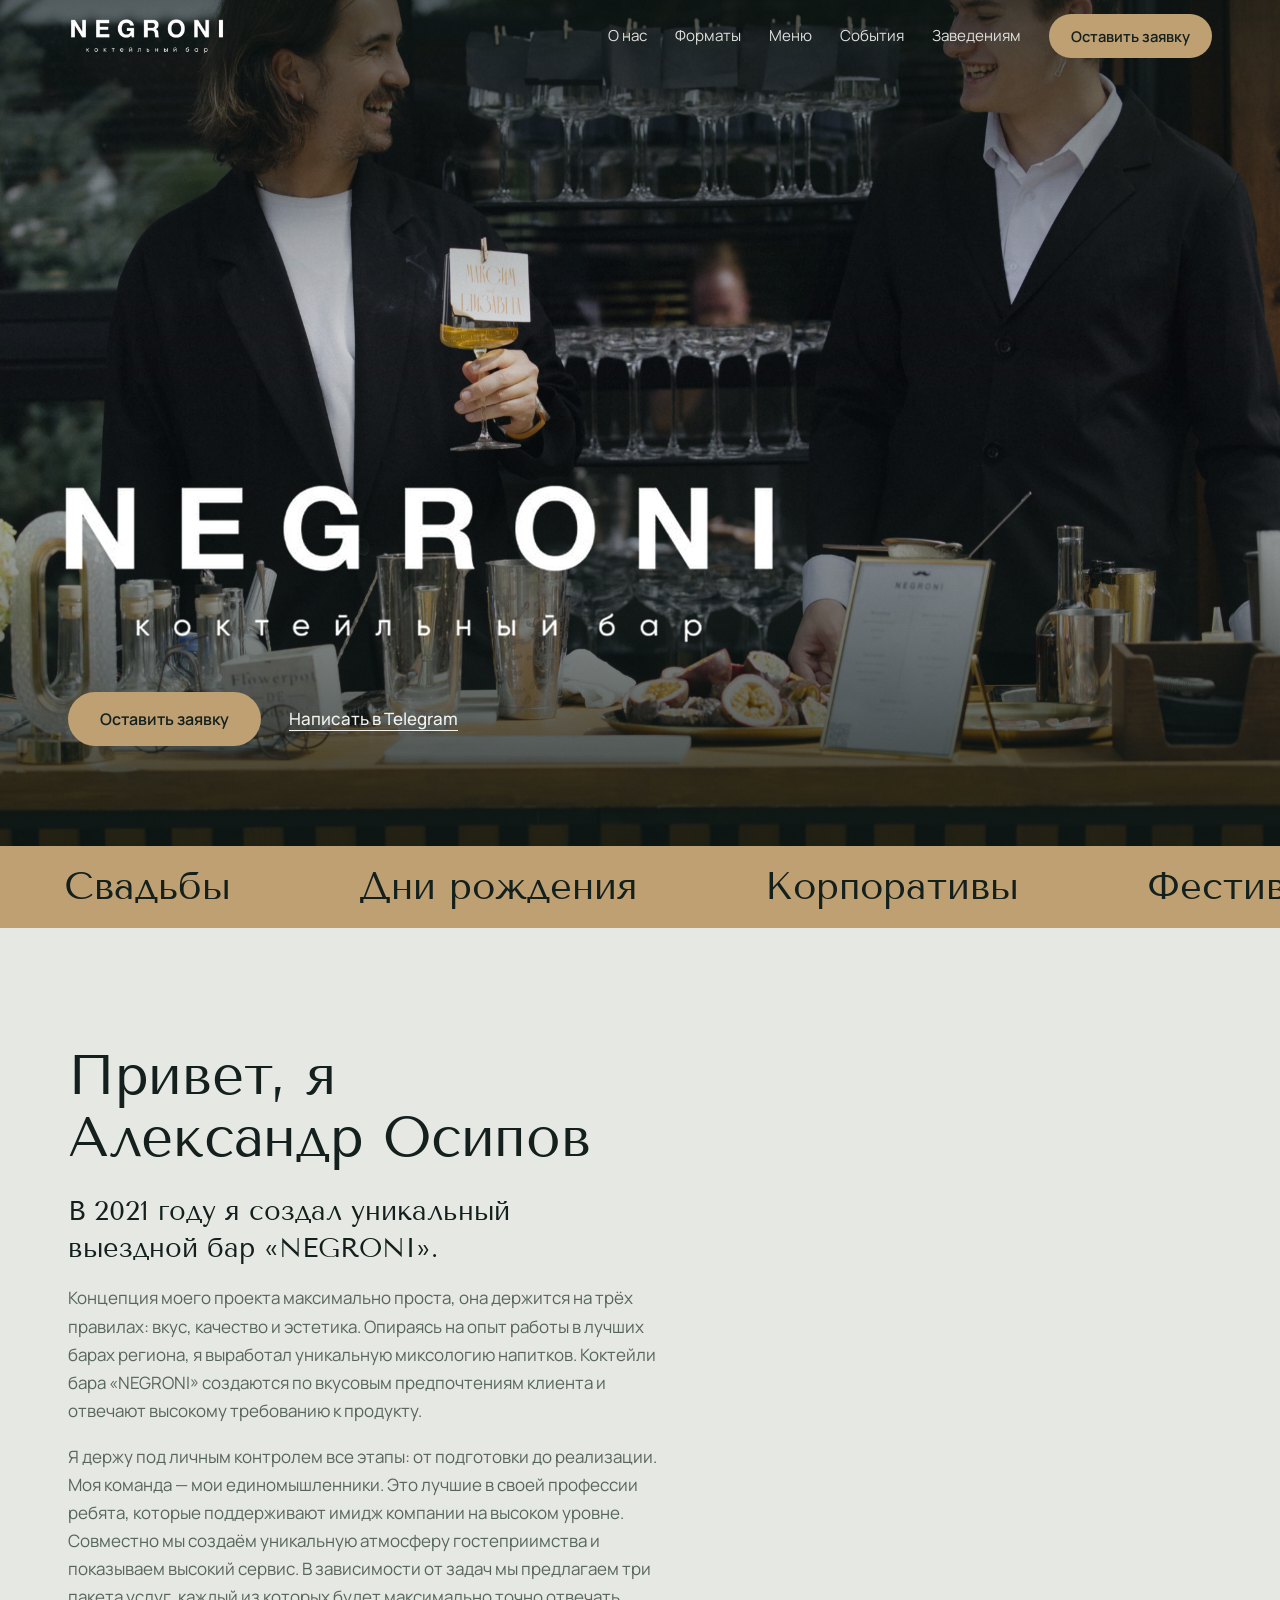
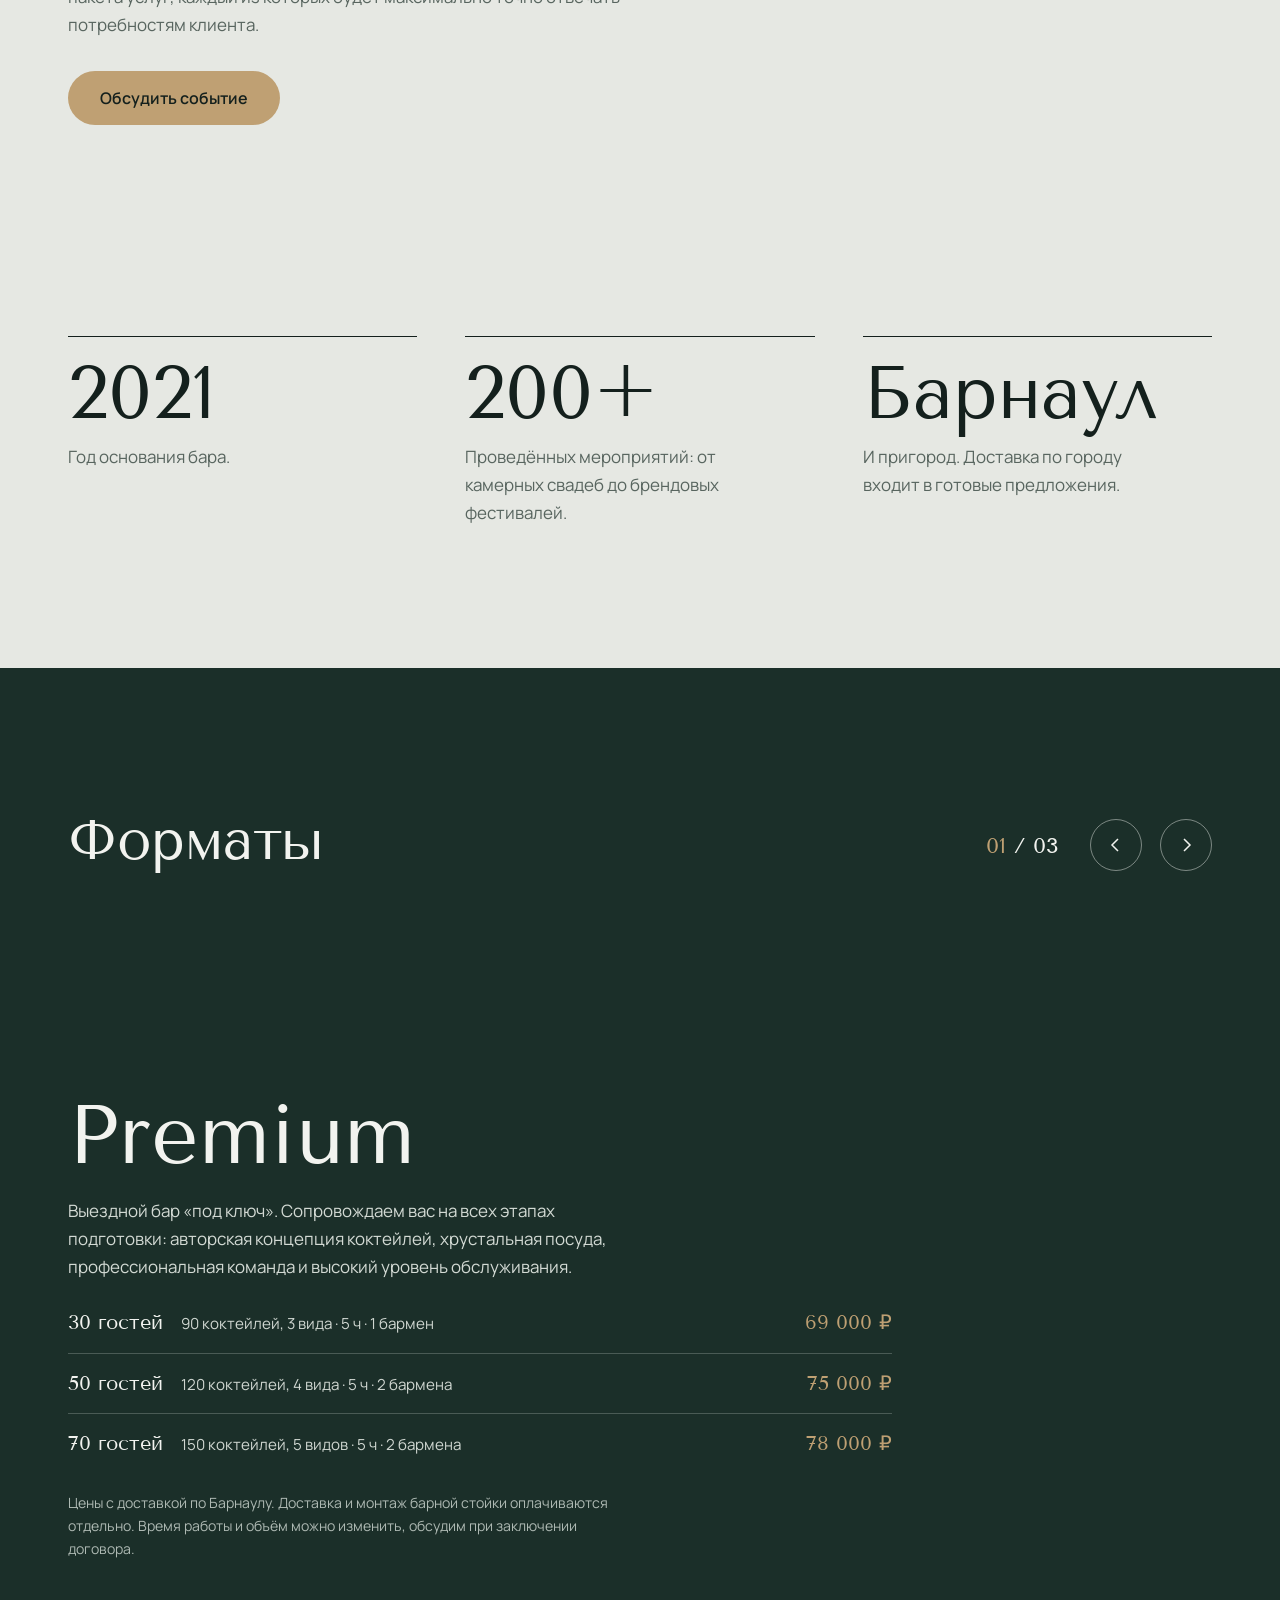
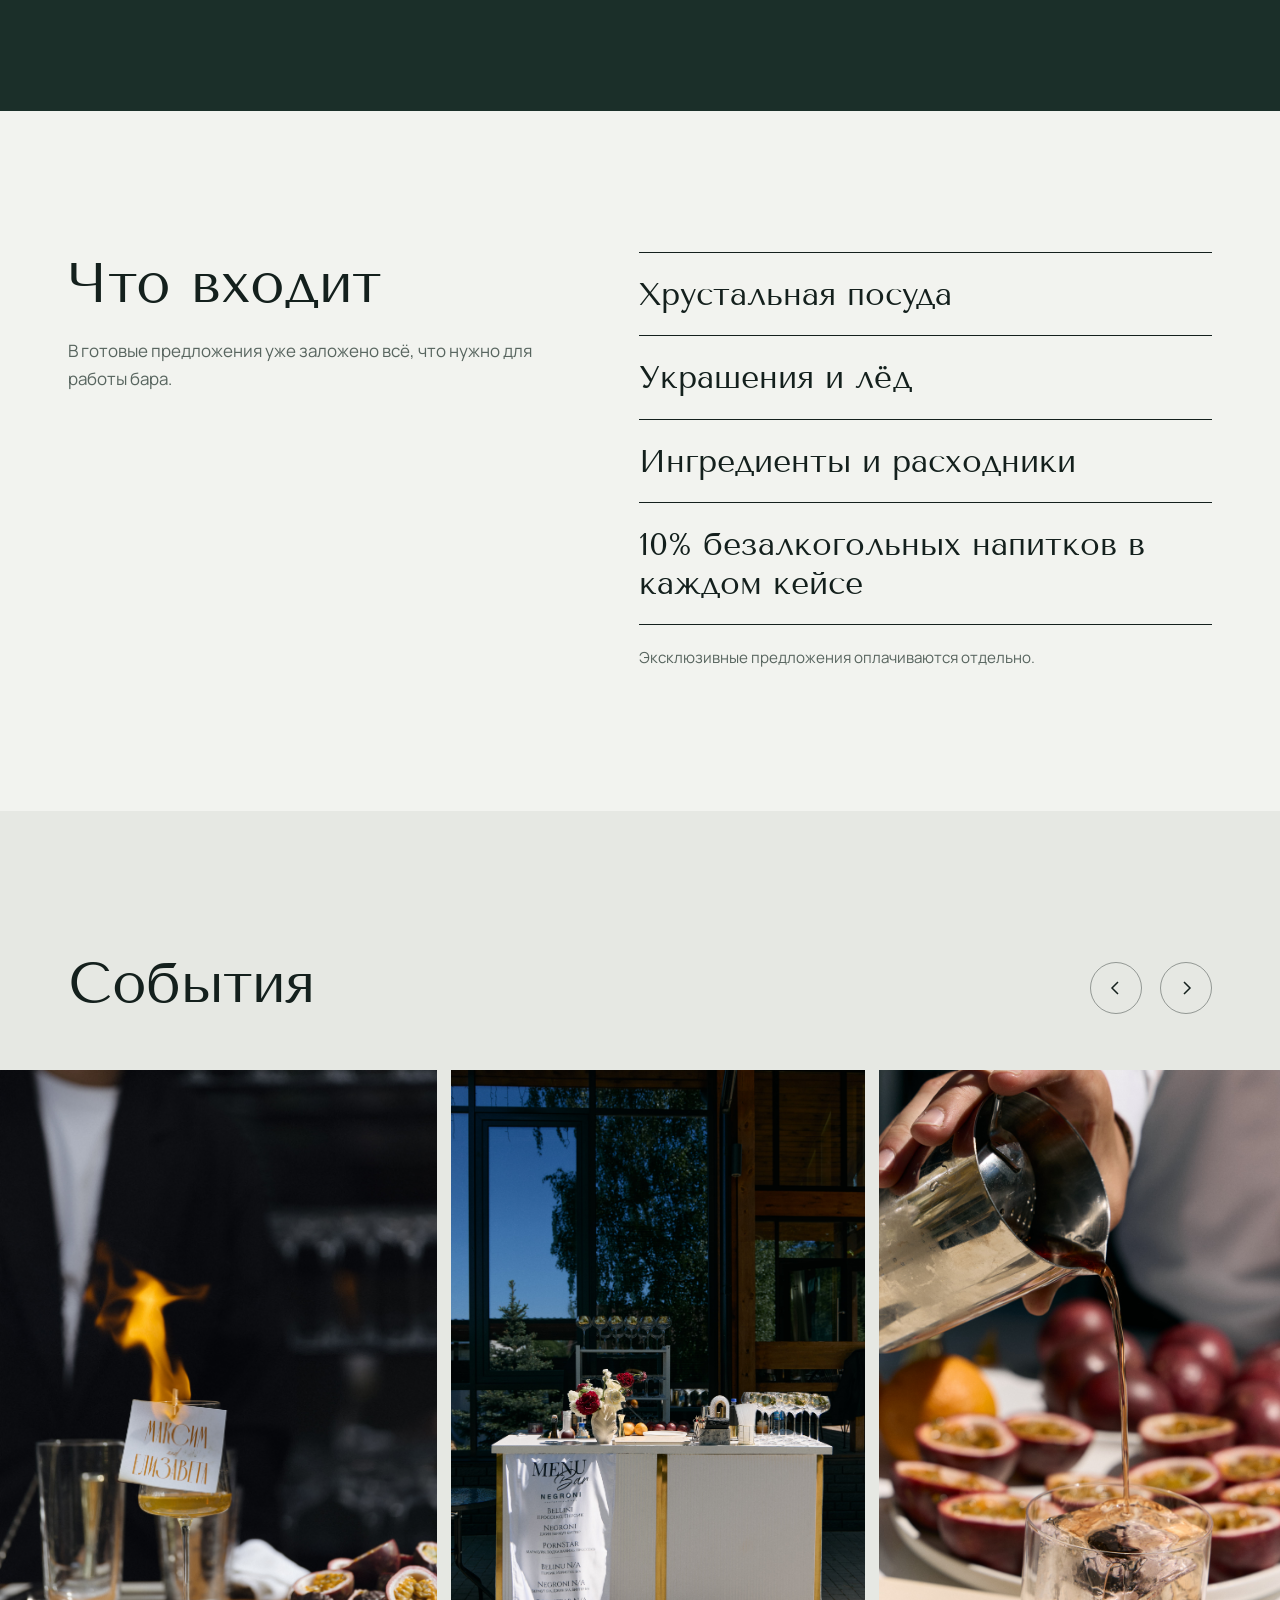
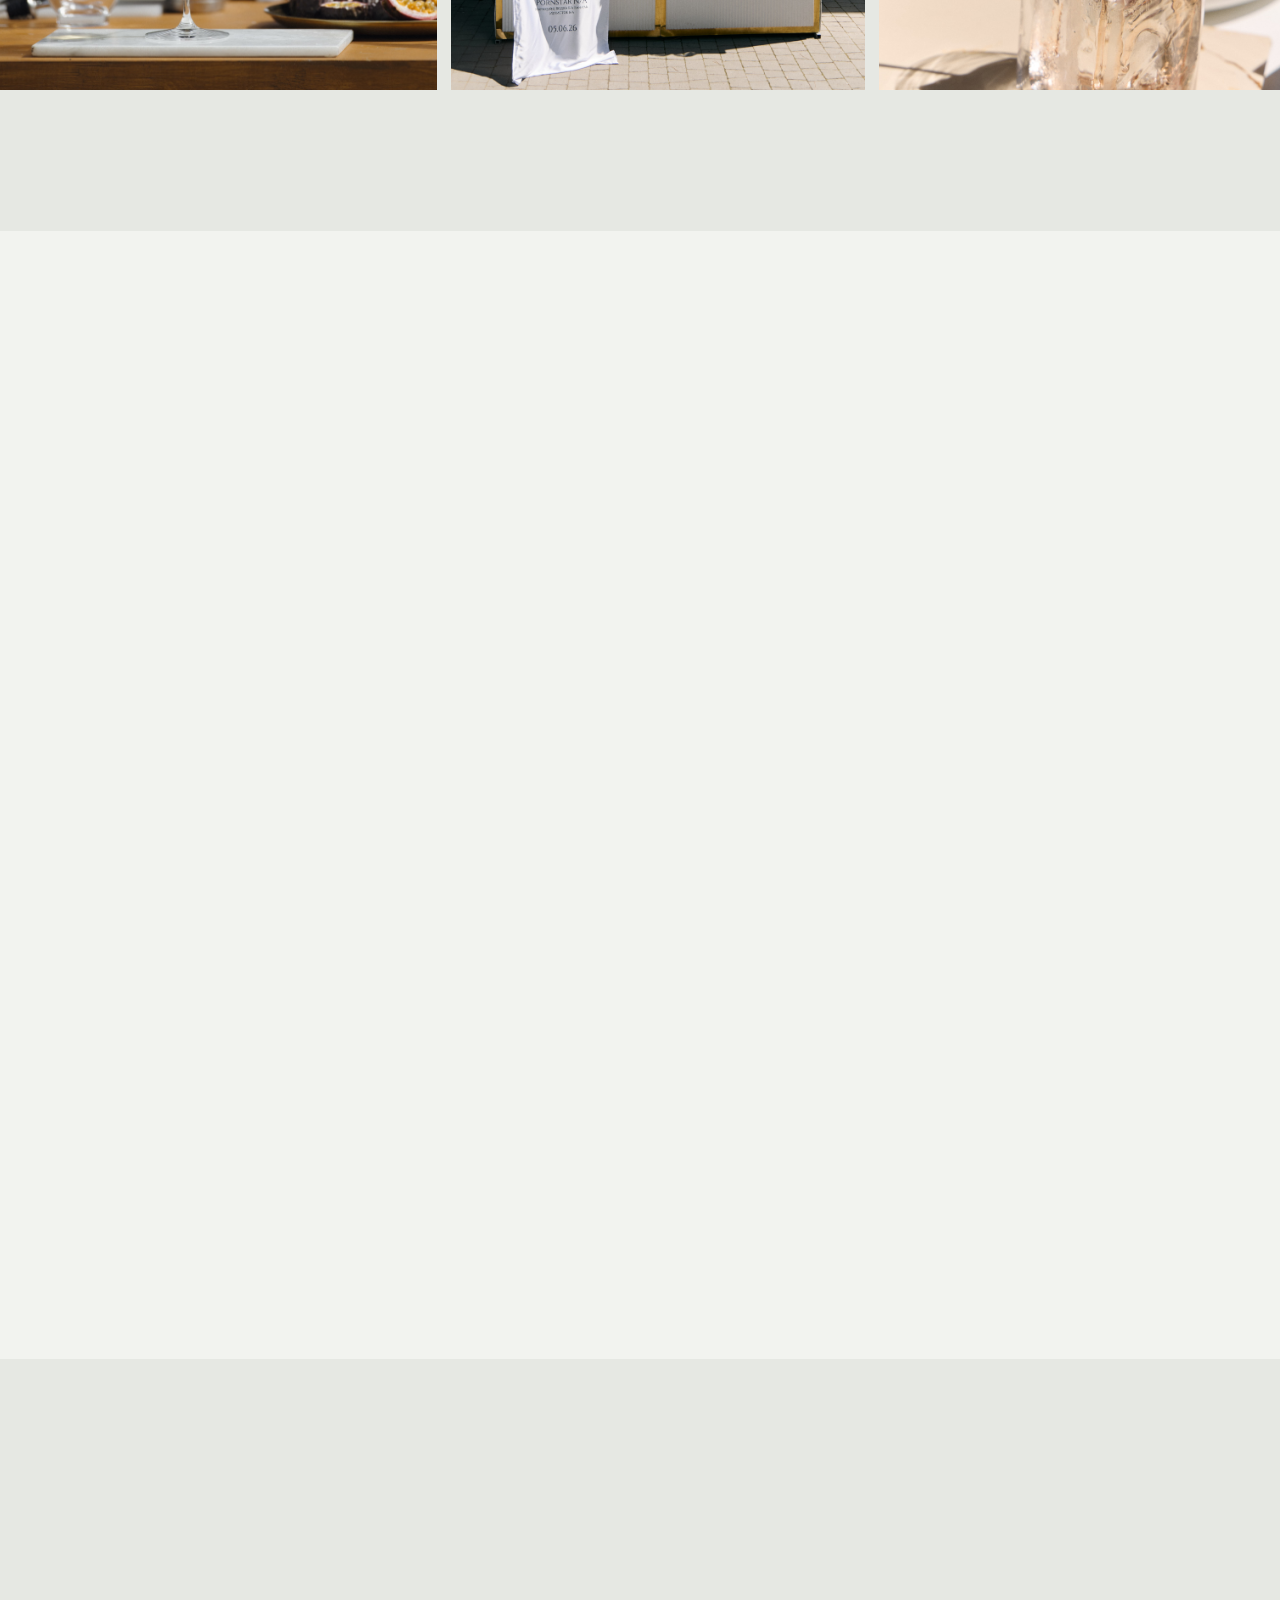
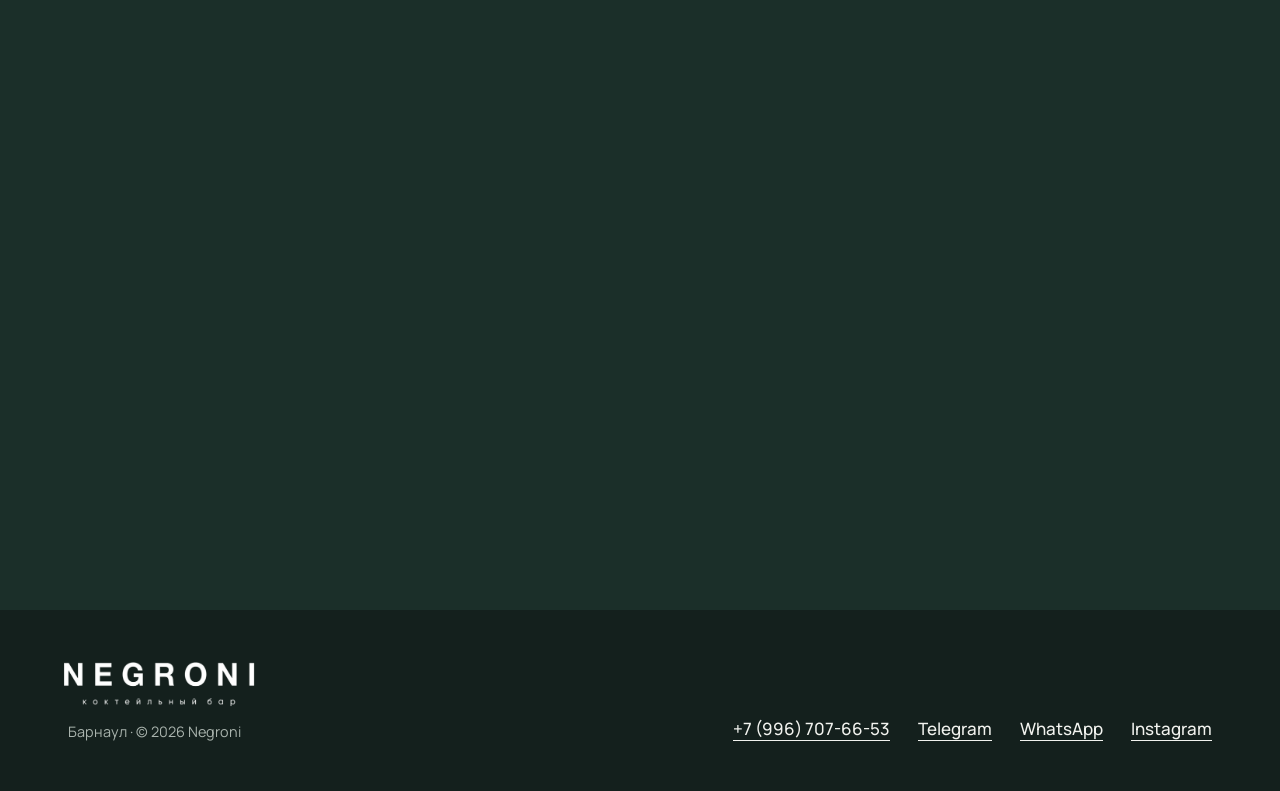
==== commit a900d7e4: "Add files via upload" ====
--- a/index.html
+++ b/index.html
@@ -3,21 +3,26 @@
 <head>
 <meta charset="utf-8">
 <meta name="viewport" content="width=device-width, initial-scale=1">
-<title>Negroni — выездной коктейльный бар</title>
-<meta name="description" content="Negroni: выездной коктейльный бар для ваших событий. Консалтинг и мероприятия для заведений. Оставьте заявку.">
-<meta property="og:title" content="Negroni — выездной бар">
-<meta property="og:description" content="Бар на вашем событии. Консалтинг и мероприятия для заведений.">
+<title>Negroni — выездной бар в Барнауле</title>
+<meta name="description" content="Negroni: выездной бар в Барнауле. Авторские коктейли, хрустальная посуда, профессиональная команда. Свадьбы, дни рождения, корпоративы, фестивали. Оставьте заявку.">
+<meta property="og:title" content="Negroni — выездной бар в Барнауле">
+<meta property="og:description" content="Авторские коктейли и профессиональная команда на вашем событии. Консалтинг и мероприятия для заведений.">
 <meta property="og:type" content="website">
 <link rel="icon" href="data:image/svg+xml,%3Csvg xmlns='http://www.w3.org/2000/svg' viewBox='0 0 64 64'%3E%3Crect width='64' height='64' fill='%231B2F29'/%3E%3Ctext x='32' y='45' font-size='38' text-anchor='middle' fill='%23BFA073' font-family='sans-serif'%3EN%3C/text%3E%3C/svg%3E">
 <link rel="preconnect" href="https://fonts.googleapis.com">
 <link rel="preconnect" href="https://fonts.gstatic.com" crossorigin>
 <link rel="stylesheet" href="https://fonts.googleapis.com/css2?family=Manrope:wght@400;500;600&family=Tenor+Sans&display=swap">
+<script type="application/ld+json">
+{"@context":"https://schema.org","@type":"LocalBusiness","name":"Negroni","description":"Выездной бар в Барнауле","telephone":"+79967076653","areaServed":"Барнаул","address":{"@type":"PostalAddress","addressLocality":"Барнаул","addressCountry":"RU"},"sameAs":["https://instagram.com/negroni_barnaul","https://t.me/Negroni_Barnaul"]}
+</script>
 <script>document.documentElement.classList.add('js');</script>
 <style>
 /*
   Идея: хвойно-зелёная гамма, холодный камень и латунный акцент.
   Движение: плавное появление блоков, лёгкий параллакс фото на первом экране,
-  бегущая строка, слайдер и горизонтальная галерея. Всё отключается при prefers-reduced-motion.
+  бегущая строка, слайдер, горизонтальная галерея и окно просмотра коктейля.
+  Всё отключается при prefers-reduced-motion.
+  Секции чередуют фон: камень, хвоя, бумага, камень, бумага, камень, бумага, хвоя.
 */
 :root{
   --pine:#1B2F29; --pine-2:#2A4A3F; --ink:#14201D; --stone:#E6E8E3; --paper:#F2F3EF; --brass:#BFA073; --muted:#58655F; --line:#C5CBC4;
@@ -26,10 +31,12 @@
   color-scheme:light;
 }
 *{box-sizing:border-box}
+[hidden]{display:none!important}
 html{scroll-behavior:smooth;-webkit-text-size-adjust:100%}
 body{margin:0;background:var(--stone);color:var(--ink);font:400 1.0625rem/1.65 var(--f-body);overflow-x:hidden}
 body.lock{overflow:hidden}
-h1,h2,h3,p{margin:0}
+h1,h2,h3,p,dl,dd,ul,ol,figure{margin:0}
+ul,ol{padding:0;list-style:none}
 img{max-width:100%;display:block}
 a{color:inherit}
 button{font:inherit;color:inherit}
@@ -57,7 +64,7 @@
 .bar-in{display:flex;justify-content:space-between;align-items:center;gap:16px;padding-block:14px}
 .brand{display:flex;align-items:center;gap:10px;font:600 1rem var(--f-body);text-decoration:none;position:relative;z-index:60}
 .brand img{height:40px;width:auto}
-.nav{display:flex;align-items:center;gap:30px;font-size:.95rem}
+.nav{display:flex;align-items:center;gap:28px;font-size:.95rem}
 .nav a:not(.btn){text-decoration:none;opacity:.9}
 .nav a:not(.btn):hover{opacity:1;text-decoration:underline;text-underline-offset:5px}
 .burger{display:none;position:relative;z-index:60;width:44px;height:44px;border:0;background:transparent;cursor:pointer}
@@ -67,7 +74,6 @@
 .burger[aria-expanded="true"] span:nth-child(1){top:22px;transform:rotate(45deg)}
 .burger[aria-expanded="true"] span:nth-child(2){top:22px;transform:rotate(-45deg)}
 .menu{position:fixed;inset:0;z-index:40;background:var(--pine);color:var(--paper);display:flex;flex-direction:column;justify-content:center;gap:6px;padding:90px 24px 40px}
-.menu[hidden]{display:none}
 .menu a{font:400 clamp(2rem,9vw,3rem)/1.2 var(--f-display);text-decoration:none;padding-block:6px}
 .menu .btn{margin-top:22px;align-self:flex-start;font:600 1rem var(--f-body)}
 
@@ -79,11 +85,9 @@
 .hero-main{width:100%;padding-block:140px clamp(52px,8vw,100px)}
 .mark{margin:0;font:700 clamp(2.4rem,9vw,6rem)/1 var(--f-body);letter-spacing:.32em}
 .mark img{width:min(46rem,88vw);height:auto;margin-left:-1.5%}
-.hero-main p{margin-top:24px;max-width:30rem;font-size:clamp(1.08rem,2vw,1.3rem);line-height:1.5;color:#E6E9E4}
 .cta{display:flex;flex-wrap:wrap;gap:16px 28px;align-items:center;margin-top:36px}
 .js .hero .rv{animation:rise 1s ease-out both;transition:none}
 .js .hero .rv:nth-child(2){animation-delay:.12s}
-.js .hero .rv:nth-child(3){animation-delay:.24s}
 @keyframes rise{from{opacity:0;transform:translateY(18px)}to{opacity:1;transform:none}}
 
 /* бегущая строка */
@@ -93,12 +97,24 @@
 .marquee span{font:400 clamp(1.5rem,3.4vw,2.4rem)/1 var(--f-display);padding:22px clamp(28px,5vw,64px)}
 @keyframes run{to{transform:translateX(-50%)}}
 
-/* о баре */
-.about-grid{display:grid;grid-template-columns:minmax(0,1.3fr) minmax(0,1fr);gap:40px clamp(40px,8vw,112px);align-items:end}
-.about-grid .lede{margin-top:0}
-
-/* слайдер */
-.slider-sec{background:var(--pine);color:var(--paper)}
+/* об основателе */
+.founder{display:grid;grid-template-columns:minmax(0,1fr) minmax(0,1fr);min-height:min(100svh,50rem)}
+.founder.nophoto{grid-template-columns:minmax(0,1fr)}
+.f-photo{position:relative;background:var(--pine-2);min-height:28rem}
+.f-photo img{position:absolute;inset:0;width:100%;height:100%;object-fit:cover}
+.f-body{display:flex;flex-direction:column;justify-content:center;align-items:flex-start;padding-block:clamp(56px,9vw,120px);padding-left:clamp(32px,6vw,96px);padding-right:max(20px,calc((100vw - 74rem)/2 + 20px))}
+.founder.nophoto .f-body{padding-left:max(20px,calc((100vw - 74rem)/2 + 20px));max-width:60rem}
+.facts-wrap{padding-block:clamp(56px,8vw,96px) clamp(72px,11vw,150px)}
+.f-lead{margin-top:24px;font:400 clamp(1.3rem,2.4vw,1.7rem)/1.35 var(--f-display);max-width:30rem}
+.f-text{margin-top:18px;max-width:38rem;color:var(--muted)}
+.f-body .cta{margin-top:32px}
+.facts{display:grid;grid-template-columns:repeat(auto-fit,minmax(min(100%,15rem),1fr));gap:36px 48px}
+.facts>div{border-top:1px solid var(--ink);padding-top:20px}
+.facts b{display:block;font:400 clamp(2.8rem,6.5vw,4.6rem)/1 var(--f-display)}
+.facts p{margin-top:12px;color:var(--muted);max-width:19rem}
+
+/* форматы (слайдер) */
+.slider-sec{background:var(--pine);color:var(--paper);padding-bottom:0}
 .slider-head{display:flex;flex-wrap:wrap;justify-content:space-between;align-items:flex-end;gap:24px}
 .ctrl{display:flex;align-items:center;gap:18px}
 .count{font:400 1.4rem var(--f-display);min-width:5.4rem}
@@ -108,9 +124,28 @@
 .arrow svg{width:18px;height:18px}
 .track{display:flex;overflow-x:auto;scroll-snap-type:x mandatory;scrollbar-width:none;margin-top:clamp(40px,6vw,72px);-webkit-overflow-scrolling:touch}
 .track::-webkit-scrollbar{display:none}
-.slide{flex:0 0 100%;scroll-snap-align:start;display:grid;grid-template-columns:minmax(0,1fr) minmax(0,1fr);gap:24px clamp(32px,7vw,96px);align-items:end;padding-block:8px 4px;border-top:1px solid rgba(242,243,239,.28)}
-.slide h3{font:400 clamp(2.6rem,7vw,5.2rem)/1 var(--f-display);padding-top:28px}
-.slide p{color:#D3DAD4;max-width:30rem;padding-top:28px}
+.slide{flex:0 0 100%;scroll-snap-align:start;display:grid;grid-template-columns:minmax(0,1fr) minmax(0,1fr);min-height:min(88svh,48rem)}
+.slide.nophoto{grid-template-columns:minmax(0,1fr)}
+.s-photo{position:relative;background:var(--pine-2);min-height:26rem}
+.s-photo img{position:absolute;inset:0;width:100%;height:100%;object-fit:cover}
+.s-body{display:flex;flex-direction:column;align-items:flex-start;justify-content:center;padding-block:clamp(44px,6vw,80px);padding-left:clamp(32px,6vw,96px);padding-right:max(20px,calc((100vw - 74rem)/2 + 20px))}
+.slide.nophoto .s-body{padding-left:max(20px,calc((100vw - 74rem)/2 + 20px));max-width:60rem}
+.slide h3{font:400 clamp(2.6rem,7vw,5.2rem)/1 var(--f-display)}
+.slide .s-text{margin-top:20px;color:#D3DAD4;max-width:34rem}
+.tiers{margin-top:28px;width:100%}
+.tiers li{display:grid;grid-template-columns:auto minmax(0,1fr) auto;gap:2px 18px;align-items:baseline;padding-block:16px;border-top:1px solid rgba(242,243,239,.22)}
+.tiers li:first-child{border-top:0;padding-top:0}
+.tiers .a{font:400 1.25rem/1.3 var(--f-display)}
+.tiers .b{color:#CFD6D0;font-size:.95rem}
+.tiers .c{font:400 1.25rem/1.3 var(--f-display);color:var(--brass);white-space:nowrap}
+.s-note{margin-top:18px;font-size:.88rem;color:#AEB9B3;max-width:34rem}
+
+/* что входит */
+.incl-sec{background:var(--paper)}
+.incl-grid{display:grid;grid-template-columns:minmax(0,.9fr) minmax(0,1.1fr);gap:40px clamp(40px,8vw,112px);align-items:start}
+.incl li{border-top:1px solid var(--ink);padding-block:22px;font:400 clamp(1.4rem,3vw,2rem)/1.2 var(--f-display)}
+.incl li:last-child{border-bottom:1px solid var(--ink)}
+.incl-note{margin-top:20px;color:var(--muted);max-width:30rem;font-size:.95rem}
 
 /* галерея */
 .g-head{display:flex;flex-wrap:wrap;justify-content:space-between;align-items:flex-end;gap:24px}
@@ -119,8 +154,42 @@
 .gallery::-webkit-scrollbar{display:none}
 .gallery img{flex:none;height:clamp(340px,64vw,620px);width:auto;min-width:220px;scroll-snap-align:start;background:var(--line);object-fit:cover}
 
+/* меню */
+.carte{background:var(--paper)}
+.carte-list{display:grid;grid-template-columns:repeat(auto-fit,minmax(min(100%,22rem),1fr));column-gap:clamp(32px,6vw,80px);margin-top:clamp(40px,6vw,64px)}
+.carte-list li{border-top:1px solid var(--ink)}
+.c-item{appearance:none;width:100%;display:grid;grid-template-columns:64px minmax(0,1fr) auto;gap:18px;align-items:center;padding:16px 0;background:none;border:0;text-align:left;cursor:pointer;color:inherit}
+.c-ico{width:64px;height:64px;border-radius:50%;overflow:hidden;background:var(--stone)}
+.c-ico.no-img{background-image:url("data:image/svg+xml,%3Csvg xmlns='http://www.w3.org/2000/svg' viewBox='0 0 48 48' fill='none' stroke='%2358655F' stroke-width='2' stroke-linecap='round' stroke-linejoin='round'%3E%3Cpath d='M10 10h28L24 26z'/%3E%3Cpath d='M24 26v12M16 38h16'/%3E%3C/svg%3E");background-position:center;background-size:52%;background-repeat:no-repeat}
+.c-ico img{width:100%;height:100%;object-fit:contain;padding:5px;transition:transform .4s}
+.c-item:hover .c-ico img{transform:scale(1.1)}
+.c-txt{display:grid;gap:2px;min-width:0}
+.c-name{font:400 clamp(1.5rem,2.6vw,1.9rem)/1.15 var(--f-display)}
+.c-comp{color:var(--muted);font-size:.98rem}
+.c-go{width:10px;height:10px;border-right:1.5px solid currentColor;border-top:1.5px solid currentColor;transform:rotate(45deg);margin-right:6px;transition:transform .25s}
+.c-item:hover .c-go{transform:translateX(4px) rotate(45deg)}
+.c-hint{margin-top:10px;font-size:.92rem;color:var(--muted)}
+
+/* окно коктейля */
+.cdlg{border:0;padding:0;margin:auto;width:min(62rem,calc(100vw - 24px));max-height:calc(100svh - 24px);overflow:auto;background:var(--paper);color:var(--ink)}
+.cdlg::backdrop{background:rgba(12,22,19,.74)}
+.cdlg[open]{animation:pop .3s ease both}
+@keyframes pop{from{opacity:0;transform:translateY(12px)}to{opacity:1;transform:none}}
+.cd-grid{display:grid;grid-template-columns:minmax(0,1fr) minmax(0,1fr)}
+.cdlg.nophoto .cd-grid{grid-template-columns:minmax(0,1fr)}
+.cd-photo{position:relative;min-height:26rem;background:linear-gradient(160deg,var(--stone),#D6DBD3)}
+.cd-photo img{position:absolute;inset:7%;width:86%;height:86%;object-fit:contain;filter:drop-shadow(0 18px 22px rgba(20,32,29,.28))}
+.cd-body{padding:clamp(28px,4vw,52px);display:flex;flex-direction:column;justify-content:center;align-items:flex-start;gap:18px;min-width:0}
+.cd-body h3{font:400 clamp(2rem,4.4vw,3rem)/1.1 var(--f-display)}
+.cd-tags{display:flex;flex-wrap:wrap;gap:8px}
+.cd-tags li{border:1px solid var(--ink);border-radius:999px;padding:3px 14px;font-size:.9rem}
+.cd-body p{color:var(--muted);max-width:28rem}
+.cd-nav{display:flex;align-items:center;gap:12px;color:var(--muted);font:400 1rem var(--f-display)}
+.cd-nav .arrow{width:44px;height:44px;border-color:rgba(20,32,29,.4);color:var(--ink)}
+.cd-close{position:absolute;top:12px;right:12px;z-index:3;width:44px;height:44px;border:0;border-radius:50%;background:rgba(242,243,239,.92);cursor:pointer;display:grid;place-items:center;color:var(--ink)}
+.cd-close svg{width:16px;height:16px}
+
 /* для заведений */
-.venue{background:var(--paper)}
 .venue-grid{display:grid;grid-template-columns:minmax(0,.9fr) minmax(0,1.1fr);gap:48px clamp(40px,8vw,112px);align-items:start}
 .offers{display:grid}
 .offer{border-top:1px solid var(--ink);padding-block:30px;display:grid;gap:10px}
@@ -128,19 +197,8 @@
 .offer h3{font:400 clamp(1.8rem,3.8vw,2.7rem)/1.1 var(--f-display)}
 .offer p{color:var(--muted);max-width:30rem}
 
-/* переключатель типа заявки */
-.group{display:grid;gap:26px}
-.group[hidden]{display:none}
-.tabs{display:inline-grid;grid-auto-flow:column;justify-self:start;max-width:100%;border:1px solid rgba(242,243,239,.35);border-radius:999px;padding:4px}
-.tabs label{position:relative;cursor:pointer;color:var(--paper);font-size:.95rem;font-weight:500}
-.tabs input{position:absolute;inset:0;width:100%;height:100%;min-height:0;margin:0;padding:0;border:0;opacity:0;cursor:pointer}
-.tabs input:focus{outline:none}
-.tabs span{display:block;padding:10px 20px;border-radius:999px;transition:background .2s}
-.tabs input:checked + span{background:var(--brass);color:var(--ink)}
-.tabs input:focus-visible + span{outline:2px solid var(--paper);outline-offset:2px}
-
 /* вопросы */
-.faq{background:var(--stone)}
+.faq{background:var(--paper)}
 .faq-grid{display:grid;grid-template-columns:minmax(0,.8fr) minmax(0,1.2fr);gap:40px clamp(40px,8vw,112px);align-items:start}
 details.q{border-top:1px solid var(--ink)}
 details.q:last-child{border-bottom:1px solid var(--ink)}
@@ -154,8 +212,9 @@
 .req{background:var(--pine);color:var(--paper);color-scheme:dark}
 .req .lede{color:#CFD6D0}
 .req-grid{display:grid;grid-template-columns:minmax(0,.8fr) minmax(0,1.2fr);gap:48px clamp(40px,8vw,112px);align-items:start}
-.contacts{display:grid;gap:10px;margin-top:32px;font-weight:500}
+.contacts{display:grid;gap:10px;margin-top:32px;font-weight:500;justify-items:start}
 form{display:grid;gap:26px}
+.group{display:grid;gap:26px}
 .row2{display:grid;grid-template-columns:repeat(2,minmax(0,1fr));gap:26px}
 .field{display:grid;gap:2px;min-width:0}
 label{font-size:.9rem;font-weight:500;color:#AEB9B3}
@@ -166,6 +225,13 @@
 textarea{min-height:120px;resize:vertical}
 input::placeholder,textarea::placeholder{color:#8C9A93}
 input:focus,select:focus,textarea:focus{outline:2px solid var(--paper);outline-offset:6px;border-bottom-color:var(--brass)}
+.tabs{display:inline-grid;grid-auto-flow:column;justify-self:start;max-width:100%;border:1px solid rgba(242,243,239,.35);border-radius:999px;padding:4px}
+.tabs label{position:relative;cursor:pointer;color:var(--paper);font-size:.95rem;font-weight:500}
+.tabs input{position:absolute;inset:0;width:100%;height:100%;min-height:0;margin:0;padding:0;border:0;opacity:0;cursor:pointer}
+.tabs input:focus{outline:none}
+.tabs span{display:block;padding:10px 20px;border-radius:999px;transition:background .2s}
+.tabs input:checked + span{background:var(--brass);color:var(--ink)}
+.tabs input:focus-visible + span{outline:2px solid var(--paper);outline-offset:2px}
 .hp{position:absolute;left:-9999px;width:1px;height:1px;opacity:0;pointer-events:none}
 .consent{font-size:.86rem;color:#AEB9B3;max-width:32rem}
 .status{min-height:1.5em;font-weight:500}
@@ -182,19 +248,28 @@
 @media (max-width:860px){
   .nav{display:none}
   .burger{display:block}
-  .about-grid,.faq-grid,.req-grid,.venue-grid,.slide{grid-template-columns:minmax(0,1fr)}
-  .slide p{padding-top:0}
-  .slide h3{padding-top:24px}
+  .founder,.faq-grid,.req-grid,.venue-grid,.incl-grid,.slide{grid-template-columns:minmax(0,1fr)}
+  .f-photo{min-height:0;aspect-ratio:4/5;max-height:80svh}
+  .f-body,.founder.nophoto .f-body{padding:48px 20px 56px}
+  .s-photo{min-height:0;aspect-ratio:4/5;max-height:72svh}
+  .s-body,.slide.nophoto .s-body{padding:40px 20px 56px}
+  .cd-grid{grid-template-columns:minmax(0,1fr)}
+  .cd-photo{min-height:0;aspect-ratio:4/3}
 }
 @media (max-width:520px){
   .row2{grid-template-columns:minmax(0,1fr)}
   .cta .btn{width:100%}
+  .tiers li{grid-template-columns:minmax(0,1fr) auto}
+  .tiers .b{grid-column:1 / -1;order:3}
+  .c-item{grid-template-columns:56px minmax(0,1fr) auto;gap:14px}
+  .c-ico{width:56px;height:56px}
 }
 @media (prefers-reduced-motion:reduce){
   html{scroll-behavior:auto}
   .js .rv{opacity:1;transform:none;transition:none;animation:none!important}
   .marquee-track{animation:none}
   .hero::before{transform:none}
+  .cdlg[open]{animation:none}
   *{transition:none!important}
 }
 </style>
@@ -207,22 +282,22 @@
       <img src="img/logo-light.png" alt="Negroni, коктейльный бар" onerror="this.replaceWith(document.createTextNode('NEGRONI'))">
     </a>
     <nav class="nav" aria-label="Разделы">
-      <a href="#about">О баре</a>
-      <a href="#format">Что согласуем</a>
+      <a href="#about">О нас</a>
+      <a href="#format">Форматы</a>
+      <a href="#carte">Меню</a>
       <a href="#events">События</a>
       <a href="#venues">Заведениям</a>
-      <a href="#faq">Вопросы</a>
       <a class="btn sm" href="#request">Оставить заявку</a>
     </nav>
     <button class="burger" id="burger" type="button" aria-label="Открыть меню" aria-expanded="false" aria-controls="menu"><span></span><span></span></button>
   </div>
 </header>
 <div class="menu" id="menu" hidden>
-  <a href="#about">О баре</a>
-  <a href="#format">Что согласуем</a>
+  <a href="#about">О нас</a>
+  <a href="#format">Форматы</a>
+  <a href="#carte">Меню</a>
   <a href="#events">События</a>
   <a href="#venues">Заведениям</a>
-  <a href="#faq">Вопросы</a>
   <a class="btn" href="#request">Оставить заявку</a>
 </div>
 
@@ -238,20 +313,32 @@
 
 <div class="marquee" aria-hidden="true">
   <div class="marquee-track">
-    <span>Свадьбы</span><span>Дни рождения</span><span>Корпоративы</span><span>Выездной бар</span>
-    <span>Свадьбы</span><span>Дни рождения</span><span>Корпоративы</span><span>Выездной бар</span>
-    <span>Свадьбы</span><span>Дни рождения</span><span>Корпоративы</span><span>Выездной бар</span>
-    <span>Свадьбы</span><span>Дни рождения</span><span>Корпоративы</span><span>Выездной бар</span>
+    <span>Свадьбы</span><span>Дни рождения</span><span>Корпоративы</span><span>Фестивали</span>
+    <span>Свадьбы</span><span>Дни рождения</span><span>Корпоративы</span><span>Фестивали</span>
+    <span>Свадьбы</span><span>Дни рождения</span><span>Корпоративы</span><span>Фестивали</span>
+    <span>Свадьбы</span><span>Дни рождения</span><span>Корпоративы</span><span>Фестивали</span>
   </div>
 </div>
 
 <main>
-  <section class="sec" id="about">
-    <div class="wrap about-grid">
-      <h2 class="rv">Бар, который становится частью вашего события</h2>
-      <div class="rv" style="--d:.12s">
-        <p class="lede">Подбираем меню, стиль и формат работы под вашу дату, площадку и гостей. Все детали обсуждаем заранее и фиксируем в договоре.</p>
-        <div class="cta"><a class="btn" href="#request">Обсудить событие</a></div>
+  <section id="about">
+      <div class="founder" id="founder">
+        <figure class="f-photo">
+          <img src="img/founder.jpg" alt="Александр Осипов, основатель Negroni" onerror="document.getElementById('founder').classList.add('nophoto');this.parentNode.remove()">
+        </figure>
+        <div class="f-body">
+          <h2>Привет, я Александр Осипов</h2>
+          <p class="f-lead">В 2021 году я создал уникальный выездной бар «NEGRONI».</p>
+          <p class="f-text">Концепция моего проекта максимально проста, она держится на трёх правилах: вкус, качество и эстетика. Опираясь на опыт работы в лучших барах региона, я выработал уникальную миксологию напитков. Коктейли бара «NEGRONI» создаются по вкусовым предпочтениям клиента и отвечают высокому требованию к продукту.</p>
+          <p class="f-text">Я держу под личным контролем все этапы: от подготовки до реализации. Моя команда — мои единомышленники. Это лучшие в своей профессии ребята, которые поддерживают имидж компании на высоком уровне. Совместно мы создаём уникальную атмосферу гостеприимства и показываем высокий сервис. В зависимости от задач мы предлагаем три пакета услуг, каждый из которых будет максимально точно отвечать потребностям клиента.</p>
+          <div class="cta"><a class="btn" href="#request">Обсудить событие</a></div>
+        </div>
+      </div>
+    <div class="wrap facts-wrap">
+      <div class="facts rv">
+        <div><b>2021</b><p>Год основания бара.</p></div>
+        <div><b>200+</b><p>Проведённых мероприятий: от камерных свадеб до брендовых фестивалей.</p></div>
+        <div><b>Барнаул</b><p>И пригород. Доставка по городу входит в готовые предложения.</p></div>
       </div>
     </div>
   </section>
@@ -259,17 +346,75 @@
   <section class="sec slider-sec" id="format">
     <div class="wrap">
       <div class="slider-head rv">
-        <h2>Всё настраиваем под вас</h2>
+        <h2>Форматы</h2>
         <div class="ctrl">
           <div class="count" aria-live="polite"><span id="cur">01</span> / 03</div>
-          <button class="arrow" id="prev" type="button" aria-label="Предыдущий"><svg viewBox="0 0 18 18" fill="none" stroke="currentColor" stroke-width="1.5"><path d="M11 3L5 9l6 6"/></svg></button>
-          <button class="arrow" id="next" type="button" aria-label="Следующий"><svg viewBox="0 0 18 18" fill="none" stroke="currentColor" stroke-width="1.5"><path d="M7 3l6 6-6 6"/></svg></button>
+          <button class="arrow" id="prev" type="button" aria-label="Предыдущий формат"><svg viewBox="0 0 18 18" fill="none" stroke="currentColor" stroke-width="1.5"><path d="M11 3L5 9l6 6"/></svg></button>
+          <button class="arrow" id="next" type="button" aria-label="Следующий формат"><svg viewBox="0 0 18 18" fill="none" stroke="currentColor" stroke-width="1.5"><path d="M7 3l6 6-6 6"/></svg></button>
         </div>
       </div>
-      <div class="track" id="track" tabindex="0" aria-label="Что мы согласуем с вами">
-        <article class="slide"><h3>Меню</h3><p>Составляем меню вместе с вами: позиции и количество подбираем под ваших гостей и формат вечера.</p></article>
-        <article class="slide"><h3>Стиль</h3><p>Образы, оформление и подачу согласуем с характером события: от сдержанной классики до тематического вечера. Расскажите, что вы задумали, и мы предложим решение.</p></article>
-        <article class="slide"><h3>Формат</h3><p>Время работы, площадку и все условия обсуждаем индивидуально и фиксируем в договоре.</p></article>
+    </div>
+      <div class="track" id="track" tabindex="0" aria-label="Форматы и стоимость">
+
+        <article class="slide">
+          <figure class="s-photo"><img src="img/format-premium.jpg" alt="Бар Premium на мероприятии" loading="lazy" onerror="var s=this.closest('.slide');s.classList.add('nophoto');this.parentNode.remove()"></figure>
+          <div class="s-body">
+            <h3>Premium</h3>
+            <p class="s-text">Выездной бар «под ключ». Сопровождаем вас на всех этапах подготовки: авторская концепция коктейлей, хрустальная посуда, профессиональная команда и высокий уровень обслуживания.</p>
+            <ul class="tiers">
+              <li><span class="a">30 гостей</span><span class="b">90 коктейлей, 3 вида · 5 ч · 1 бармен</span><span class="c">69 000 ₽</span></li>
+              <li><span class="a">50 гостей</span><span class="b">120 коктейлей, 4 вида · 5 ч · 2 бармена</span><span class="c">75 000 ₽</span></li>
+              <li><span class="a">70 гостей</span><span class="b">150 коктейлей, 5 видов · 5 ч · 2 бармена</span><span class="c">78 000 ₽</span></li>
+            </ul>
+            <p class="s-note">Цены с доставкой по Барнаулу. Доставка и монтаж барной стойки оплачиваются отдельно. Время работы и объём можно изменить, обсудим при заключении договора.</p>
+          </div>
+        </article>
+
+        <article class="slide">
+          <figure class="s-photo"><img src="img/format-thematic.jpg" alt="Тематическое оформление бара" loading="lazy" onerror="var s=this.closest('.slide');s.classList.add('nophoto');this.parentNode.remove()"></figure>
+          <div class="s-body">
+            <h3>Thematic</h3>
+            <p class="s-text">Оформляем барную стойку и напитки под тему вашего события и воплощаем смелые идеи. Подскажем, как это выглядит лучше всего.</p>
+            <ul class="tiers">
+              <li><span class="a">Стилизация</span><span class="b">Стойка и напитки в тему события</span></li>
+              <li><span class="a">Ваши идеи</span><span class="b">Воплощаем то, что вы придумали</span></li>
+              <li><span class="a">Стоимость</span><span class="b">Считаем индивидуально, персонализация оплачивается отдельно</span></li>
+            </ul>
+            <div class="cta" style="margin-top:28px"><a class="btn" href="#request">Обсудить идею</a></div>
+          </div>
+        </article>
+
+        <article class="slide">
+          <figure class="s-photo"><img src="img/format-express.jpg" alt="Бар Express на мероприятии" loading="lazy" onerror="var s=this.closest('.slide');s.classList.add('nophoto');this.parentNode.remove()"></figure>
+          <div class="s-body">
+            <h3>Express</h3>
+            <p class="s-text">Для событий с ограниченным бюджетом или когда бар нужен срочно, например через несколько дней. Меню на выбор из авторской карты. Работаем в городе и пригороде.</p>
+            <ul class="tiers">
+              <li><span class="a">30 гостей</span><span class="b">50 коктейлей · 2 ч · 1 бармен</span><span class="c">30 000 ₽</span></li>
+              <li><span class="a">50 гостей</span><span class="b">100 коктейлей · 3 ч · 2 бармена</span><span class="c">40 000 ₽</span></li>
+              <li><span class="a">70 гостей</span><span class="b">150 коктейлей · 3 ч · 2 бармена</span><span class="c">50 000 ₽</span></li>
+            </ul>
+            <p class="s-note">Цены с доставкой по Барнаулу.</p>
+          </div>
+        </article>
+
+      </div>
+  </section>
+
+  <section class="sec incl-sec" id="included">
+    <div class="wrap incl-grid">
+      <div class="rv">
+        <h2>Что входит</h2>
+        <p class="lede">В готовые предложения уже заложено всё, что нужно для работы бара.</p>
+      </div>
+      <div class="rv" style="--d:.12s">
+        <ul class="incl">
+          <li>Хрустальная посуда</li>
+          <li>Украшения и лёд</li>
+          <li>Ингредиенты и расходники</li>
+          <li>10% безалкогольных напитков в каждом кейсе</li>
+        </ul>
+        <p class="incl-note">Эксклюзивные предложения оплачиваются отдельно.</p>
       </div>
     </div>
   </section>
@@ -298,7 +443,35 @@
     </div>
   </section>
 
-  <section class="sec venue" id="venues">
+  <section class="sec carte" id="carte">
+    <div class="wrap">
+      <div class="rv">
+        <h2>Меню</h2>
+        <p class="lede">Основа, которую мы подстраиваем под ваше событие. Итоговый список согласуем с вами заранее.</p>
+        <p class="c-hint">Нажмите на коктейль, чтобы посмотреть фото и описание.</p>
+      </div>
+      <!--
+        Фото коктейлей лежат в папке img/menu. В data-photo указано имя без расширения:
+        сайт сам ищет файл в порядке .png, .webp, .jpg. Описание можно менять в data-desc.
+      -->
+      <ul class="carte-list rv" id="carteList">
+        <li><button type="button" class="c-item" data-photo="img/menu/mary-on" data-desc="Томатная основа с джином, клубникой и малиной. Овощная нота встречается с ягодной сладостью."><span class="c-ico"></span><span class="c-txt"><span class="c-name">Mary on</span><span class="c-comp">Томат, джин, клубника, малина</span></span><span class="c-go" aria-hidden="true"></span></button></li>
+        <li><button type="button" class="c-item" data-photo="img/menu/rosa-in-flower" data-desc="Цветочный коктейль на джине. Личи и роза."><span class="c-ico"></span><span class="c-txt"><span class="c-name">Rosa in flower</span><span class="c-comp">Джин, личи, роза</span></span><span class="c-go" aria-hidden="true"></span></button></li>
+        <li><button type="button" class="c-item" data-photo="img/menu/mirtillo-cocco" data-desc="Черничная водка с ванилью и кокосовым муссом. Ягодный вкус и мягкая кремовая текстура."><span class="c-ico"></span><span class="c-txt"><span class="c-name">Mirtillo-cocco</span><span class="c-comp">Водка черника, ваниль, мусс кокосовый</span></span><span class="c-go" aria-hidden="true"></span></button></li>
+        <li><button type="button" class="c-item" data-photo="img/menu/bramble" data-desc="Ягодный джиновый коктейль: клубничный джин, ежевика и лайм."><span class="c-ico"></span><span class="c-txt"><span class="c-name">Bramble</span><span class="c-comp">Джин клубничный, ежевика, лайм</span></span><span class="c-go" aria-hidden="true"></span></button></li>
+        <li><button type="button" class="c-item" data-photo="img/menu/negroni" data-desc="Горьковатая классика из трёх компонентов: джин, вермут и биттер."><span class="c-ico"></span><span class="c-txt"><span class="c-name">Negroni</span><span class="c-comp">Вермут, биттер, джин</span></span><span class="c-go" aria-hidden="true"></span></button></li>
+        <li><button type="button" class="c-item" data-photo="img/menu/inchigo" data-desc="Водка с ванилью и виноградом, дополненная сливовым соджу."><span class="c-ico"></span><span class="c-txt"><span class="c-name">Inchigo</span><span class="c-comp">Водка, ваниль, виноград, соджу сливовая</span></span><span class="c-go" aria-hidden="true"></span></button></li>
+        <li><button type="button" class="c-item" data-photo="img/menu/tocco-tenero" data-desc="Лёгкий коктейль с фейхоа и рислингом на водке, подаётся с содовой."><span class="c-ico"></span><span class="c-txt"><span class="c-name">Tocco Tenero</span><span class="c-comp">Фейхоа, рислинг, водка, содовая</span></span><span class="c-go" aria-hidden="true"></span></button></li>
+        <li><button type="button" class="c-item" data-photo="img/menu/porn-star" data-desc="Тропический коктейль с маракуйей и ванильной водкой, подаётся с проссеко."><span class="c-ico"></span><span class="c-txt"><span class="c-name">Porn Star</span><span class="c-comp">Ванильная водка, маракуйя, проссеко</span></span><span class="c-go" aria-hidden="true"></span></button></li>
+        <li><button type="button" class="c-item" data-photo="img/menu/bellini" data-desc="Классика из персика и проссеко."><span class="c-ico"></span><span class="c-txt"><span class="c-name">Bellini</span><span class="c-comp">Персик, проссеко</span></span><span class="c-go" aria-hidden="true"></span></button></li>
+        <li><button type="button" class="c-item" data-photo="img/menu/ai-to-makoto" data-desc="Текила с дыней и лаймом."><span class="c-ico"></span><span class="c-txt"><span class="c-name">Ai to makoto</span><span class="c-comp">Текила, дыня, лайм</span></span><span class="c-go" aria-hidden="true"></span></button></li>
+        <li><button type="button" class="c-item" data-photo="img/menu/mai-tai" data-desc="Тропическая классика на чёрном роме с миндалём, карамелью, лаймом и цитрусовым ликёром."><span class="c-ico"></span><span class="c-txt"><span class="c-name">Mai-Tai</span><span class="c-comp">Ром чёрный, карамель, миндаль, лайм, цитрусовый ликёр</span></span><span class="c-go" aria-hidden="true"></span></button></li>
+        <li><button type="button" class="c-item" data-photo="img/menu/monica-belluci" data-desc="Тропический коктейль с ананасом и маракуйей на джине, подаётся с пеной."><span class="c-ico"></span><span class="c-txt"><span class="c-name">Monica Belluci</span><span class="c-comp">Ананас, джин, маракуйя, цитрусовый ликёр, пена</span></span><span class="c-go" aria-hidden="true"></span></button></li>
+      </ul>
+    </div>
+  </section>
+
+  <section class="sec" id="venues">
     <div class="wrap venue-grid">
       <div class="rv">
         <h2>Для заведений</h2>
@@ -316,11 +489,12 @@
     <div class="wrap faq-grid">
       <h2 class="rv">Частые вопросы</h2>
       <div class="rv" style="--d:.12s">
-        <details class="q"><summary>Как забронировать дату?</summary><p>Оставьте заявку на сайте или напишите нам в мессенджер. Мы уточним детали и подтвердим дату.</p></details>
+        <details class="q"><summary>Как заказать?</summary><p>Определите количество гостей и тип события, свяжитесь с нами и обсудите детали. Дальше бар работает, а вы отдыхаете.</p></details>
+        <details class="q"><summary>Что входит в стоимость?</summary><p>В готовые предложения входят хрустальная посуда, украшения, лёд, ингредиенты и расходники, а также 10% безалкогольных напитков. Доставка по Барнаулу включена. Доставка и монтаж барной стойки оплачиваются отдельно.</p></details>
         <details class="q"><summary>Можно ли выбрать меню и стиль?</summary><p>Да. Меню и стилистику бара согласуем под ваше событие.</p></details>
-        <details class="q"><summary>Для каких событий вы работаете?</summary><p>Свадьбы, дни рождения, корпоративы и другие частные и деловые мероприятия.</p></details>
+        <details class="q"><summary>С какими событиями вы работаете?</summary><p>Свадьбы, дни рождения, корпоративы и фестивали: от камерных вечеров до крупных брендовых событий.</p></details>
         <details class="q"><summary>Работаете ли вы с заведениями?</summary><p>Да. Проводим мероприятия на площадке заведения и консультируем по барной части. Выберите «Для заведения» в форме заявки, и мы обсудим вашу задачу.</p></details>
-        <details class="q"><summary>От чего зависит стоимость?</summary><p>От формата, количества гостей, меню и условий площадки. После заявки мы рассчитаем стоимость индивидуально.</p></details>
+        <details class="q"><summary>От чего зависит стоимость?</summary><p>От формата, количества гостей и коктейлей, времени работы и меню. Нестандартные идеи считаем индивидуально.</p></details>
       </div>
     </div>
   </section>
@@ -331,8 +505,10 @@
         <h2>Оставить заявку</h2>
         <p class="lede">Расскажите о событии, и мы свяжемся с вами, чтобы обсудить детали.</p>
         <div class="contacts">
+          <a class="tlink" data-link="tel" href="#request">+7 (996) 707-66-53</a>
           <a class="tlink" data-link="tg" href="#request">Telegram</a>
           <a class="tlink" data-link="wa" href="#request">WhatsApp</a>
+          <a class="tlink" data-link="ig" href="#request">Instagram</a>
         </div>
       </div>
 
@@ -346,18 +522,18 @@
           <div class="field"><label for="f_contact">Как с вами связаться</label><input id="f_contact" name="contact" type="text" placeholder="Телефон или @telegram" autocomplete="tel" required></div>
         </div>
         <div class="group" id="g_event">
-        <div class="row2">
-          <div class="field"><label for="f_date">Дата мероприятия</label><input id="f_date" name="date" type="date" required></div>
-          <div class="field"><label for="f_guests">Количество гостей</label><input id="f_guests" name="guests" type="number" inputmode="numeric" min="1" max="2000" required></div>
-        </div>
-        <div class="row2">
-          <div class="field"><label for="f_type">Тип события</label>
-            <select id="f_type" name="type" required>
-              <option value="">Выберите</option>
-              <option>Свадьба</option><option>День рождения</option><option>Корпоратив</option><option>Другое</option>
-            </select></div>
-          <div class="field"><label for="f_budget">Бюджет, ₽ <span class="opt">(по желанию)</span></label><input id="f_budget" name="budget" type="text" inputmode="numeric" placeholder="Например, 60 000"></div>
-        </div>
+          <div class="row2">
+            <div class="field"><label for="f_date">Дата мероприятия</label><input id="f_date" name="date" type="date" required></div>
+            <div class="field"><label for="f_guests">Количество гостей</label><input id="f_guests" name="guests" type="number" inputmode="numeric" min="1" max="2000" required></div>
+          </div>
+          <div class="row2">
+            <div class="field"><label for="f_type">Тип события</label>
+              <select id="f_type" name="type" required>
+                <option value="">Выберите</option>
+                <option>Свадьба</option><option>День рождения</option><option>Корпоратив</option><option>Фестиваль</option><option>Другое</option>
+              </select></div>
+            <div class="field"><label for="f_budget">Бюджет, ₽ <span class="opt">(по желанию)</span></label><input id="f_budget" name="budget" type="text" inputmode="numeric" placeholder="Например, 60 000"></div>
+          </div>
         </div>
         <div class="group" id="g_venue" hidden>
           <div class="row2">
@@ -384,33 +560,61 @@
 
 <footer>
   <div class="wrap foot">
-    <div><img class="foot-logo" src="img/logo-light.png" alt="Negroni, коктейльный бар" onerror="this.replaceWith(document.createTextNode('NEGRONI'))"><p class="small">© 2026 Negroni</p></div>
+    <div><img class="foot-logo" src="img/logo-light.png" alt="Negroni, коктейльный бар" onerror="this.replaceWith(document.createTextNode('NEGRONI'))"><p class="small">Барнаул · © 2026 Negroni</p></div>
     <nav aria-label="Контакты">
+      <a class="tlink" data-link="tel" href="#request">+7 (996) 707-66-53</a>
       <a class="tlink" data-link="tg" href="#request">Telegram</a>
       <a class="tlink" data-link="wa" href="#request">WhatsApp</a>
+      <a class="tlink" data-link="ig" href="#request">Instagram</a>
     </nav>
   </div>
 </footer>
 
+<dialog class="cdlg nophoto" id="cdlg" aria-labelledby="cd_name">
+  <button class="cd-close" id="cd_close" type="button" aria-label="Закрыть"><svg viewBox="0 0 16 16" fill="none" stroke="currentColor" stroke-width="1.6"><path d="M2 2l12 12M14 2L2 14"/></svg></button>
+  <div class="cd-grid">
+    <figure class="cd-photo" id="cd_photo" hidden><img id="cd_img" alt=""></figure>
+    <div class="cd-body">
+      <div class="cd-nav">
+        <button class="arrow" id="cd_prev" type="button" aria-label="Предыдущий коктейль"><svg viewBox="0 0 18 18" fill="none" stroke="currentColor" stroke-width="1.5"><path d="M11 3L5 9l6 6"/></svg></button>
+        <span id="cd_count">01 / 12</span>
+        <button class="arrow" id="cd_next" type="button" aria-label="Следующий коктейль"><svg viewBox="0 0 18 18" fill="none" stroke="currentColor" stroke-width="1.5"><path d="M7 3l6 6-6 6"/></svg></button>
+      </div>
+      <h3 id="cd_name"></h3>
+      <ul class="cd-tags" id="cd_tags"></ul>
+      <p id="cd_desc"></p>
+      <a class="btn" href="#request" id="cd_cta">Оставить заявку</a>
+    </div>
+  </div>
+</dialog>
+
+<script src="config.js"></script>
 <script>
 (function(){
 'use strict';
 
-/* ===== НАСТРОЙКИ: меняются только здесь ===== */
-var CONFIG={
-  webhook:'https://hook.eu1.make.com/lw6jsfq0tlotuyto159uyw4ygbw2wze0',   // адрес вебхука из Make
-  whatsapp:'79967076653',                  // номер для WhatsApp, цифры без плюса
-  telegram:'negroni_barnaul'                   // имя в Telegram без @
+/* Настройки лежат в файле config.js. Если его нет, берутся значения ниже. */
+var D={
+  webhook:'PASTE_MAKE_WEBHOOK_URL_HERE',
+  whatsapp:'79967076653',
+  telegram:'Negroni_Barnaul',
+  instagram:'negroni_barnaul',
+  phone:'+79967076653',
+  phoneText:'+7 (996) 707-66-53'
 };
-/* ========================================== */
+var CONFIG={},U=window.NEGRONI_CONFIG||{};
+Object.keys(D).forEach(function(k){CONFIG[k]=U[k]||D[k];});
 
 var loadedAt=Date.now();
 var reduce=window.matchMedia&&window.matchMedia('(prefers-reduced-motion: reduce)').matches;
 function $(s){return document.querySelector(s);}
 
-// ссылки на мессенджеры
-document.querySelectorAll('[data-link="tg"]').forEach(function(a){a.href='https://t.me/'+CONFIG.telegram;a.target='_blank';a.rel='noopener';});
-document.querySelectorAll('[data-link="wa"]').forEach(function(a){a.href='https://wa.me/'+CONFIG.whatsapp;a.target='_blank';a.rel='noopener';});
+// ссылки на контакты
+function ext(a,href){a.href=href;a.target='_blank';a.rel='noopener';}
+document.querySelectorAll('[data-link="tg"]').forEach(function(a){ext(a,'https://t.me/'+CONFIG.telegram);});
+document.querySelectorAll('[data-link="wa"]').forEach(function(a){ext(a,'https://wa.me/'+CONFIG.whatsapp);});
+document.querySelectorAll('[data-link="ig"]').forEach(function(a){ext(a,'https://instagram.com/'+CONFIG.instagram);});
+document.querySelectorAll('[data-link="tel"]').forEach(function(a){a.href='tel:'+CONFIG.phone;a.textContent=CONFIG.phoneText;});
 
 // появление блоков при прокрутке
 if('IntersectionObserver' in window&&!reduce){
@@ -451,7 +655,7 @@
 menu.addEventListener('click',function(e){if(e.target.closest('a'))setMenu(false);});
 document.addEventListener('keydown',function(e){if(e.key==='Escape'&&!menu.hidden){setMenu(false);burger.focus();}});
 
-// слайдер
+// слайдер форматов
 var track=$('#track'),cur=$('#cur');
 function idx(){return Math.round(track.scrollLeft/Math.max(1,track.clientWidth));}
 function show(){cur.textContent=('0'+(idx()+1)).slice(-2);}
@@ -475,6 +679,79 @@
   checkGallery();
 });
 
+// меню: окно с фото и описанием коктейля
+var items=[].slice.call(document.querySelectorAll('.c-item'));
+var dlg=$('#cdlg'),cdImg=$('#cd_img'),cdPhoto=$('#cd_photo'),cdName=$('#cd_name'),cdTags=$('#cd_tags'),cdDesc=$('#cd_desc'),cdCount=$('#cd_count');
+var pos=0,lastBtn=null;
+function two(n){return ('0'+n).slice(-2);}
+// ищем файл фото по очереди: png, webp, jpg
+var EXT=['.png','.webp','.jpg'];
+function pick(base,cb,i){
+  i=i||0;
+  if(i>=EXT.length){cb(null);return;}
+  var im=new Image();
+  im.onload=function(){cb(base+EXT[i]);};
+  im.onerror=function(){pick(base,cb,i+1);};
+  im.src=base+EXT[i];
+}
+function withPhoto(b,cb){
+  var s=b.getAttribute('data-src');
+  if(s!==null){cb(s||null);return;}
+  pick(b.getAttribute('data-photo'),function(src){b.setAttribute('data-src',src||'');cb(src);});
+}
+// иконки подгружаем, когда меню почти на экране
+function initIcons(){
+  items.forEach(function(b){
+    withPhoto(b,function(src){
+      var ico=b.querySelector('.c-ico');
+      if(!src){ico.classList.add('no-img');return;}
+      if(ico.querySelector('img'))return;
+      var im=document.createElement('img');im.src=src;im.alt='';ico.appendChild(im);
+    });
+  });
+}
+if('IntersectionObserver' in window){
+  var io2=new IntersectionObserver(function(es){if(es[0].isIntersecting){io2.disconnect();initIcons();}},{rootMargin:'400px 0px'});
+  io2.observe($('#carteList'));
+}else{initIcons();}
+function fill(i){
+  pos=(i+items.length)%items.length;
+  var b=items[pos],name=b.querySelector('.c-name').textContent;
+  cdName.textContent=name;
+  cdTags.innerHTML='';
+  b.querySelector('.c-comp').textContent.split(',').forEach(function(t){
+    var li=document.createElement('li');li.textContent=t.trim();cdTags.appendChild(li);
+  });
+  var d=b.getAttribute('data-desc')||'';
+  cdDesc.textContent=d;cdDesc.hidden=!d;
+  cdCount.textContent=two(pos+1)+' / '+two(items.length);
+  cdPhoto.hidden=true;dlg.classList.add('nophoto');
+  withPhoto(b,function(src){
+    if(!src||items[pos]!==b)return;
+    cdImg.src=src;cdImg.alt=name;cdPhoto.hidden=false;dlg.classList.remove('nophoto');
+  });
+}
+function openDlg(i){
+  lastBtn=items[i];fill(i);
+  document.body.classList.add('lock');
+  if(typeof dlg.showModal==='function')dlg.showModal();else dlg.setAttribute('open','');
+}
+function closeDlg(){
+  if(typeof dlg.close==='function')dlg.close();else dlg.removeAttribute('open');
+  document.body.classList.remove('lock');
+}
+items.forEach(function(b,i){b.addEventListener('click',function(){openDlg(i);});});
+$('#cd_close').addEventListener('click',closeDlg);
+$('#cd_prev').addEventListener('click',function(){fill(pos-1);});
+$('#cd_next').addEventListener('click',function(){fill(pos+1);});
+$('#cd_cta').addEventListener('click',closeDlg);
+dlg.addEventListener('click',function(e){if(e.target===dlg)closeDlg();});
+dlg.addEventListener('close',function(){document.body.classList.remove('lock');if(lastBtn)lastBtn.focus();});
+dlg.addEventListener('keydown',function(e){
+  if(e.key==='ArrowRight'){fill(pos+1);e.preventDefault();}
+  if(e.key==='ArrowLeft'){fill(pos-1);e.preventDefault();}
+});
+
 // минимальная дата: сегодня
 var now=new Date();
 $('#f_date').min=new Date(now.getTime()-now.getTimezoneOffset()*60000).toISOString().slice(0,10);
@@ -484,6 +761,7 @@
 var groups={event:$('#g_event'),venue:$('#g_venue')};
 var commentLabel=$('#l_comment');
 var LABELS={event:'О событии и пожелания по стилю',venue:'О заведении и задаче'};
+function say(text,kind){statusEl.textContent=text;statusEl.className='status'+(kind?' '+kind:'');}
 function getKind(){return form.elements.kind.value;}
 function setKind(k){
   form.querySelectorAll('input[name="kind"]').forEach(function(r){r.checked=(r.value===k);});
@@ -498,7 +776,7 @@
 form.querySelectorAll('input[name="kind"]').forEach(function(r){r.addEventListener('change',function(){setKind(r.value);});});
 document.querySelectorAll('a[href="#request"]').forEach(function(a){a.addEventListener('click',function(){setKind(a.getAttribute('data-kind')||'event');});});
 setKind('event');
-function say(text,kind){statusEl.textContent=text;statusEl.className='status'+(kind?' '+kind:'');}
+
 form.addEventListener('submit',function(e){
   e.preventDefault();
   say('');
@@ -506,7 +784,7 @@
   if(form.website.value||Date.now()-loadedAt<2000){say('Заявка отправлена. Мы свяжемся с вами.','ok');resetForm();return;}
   if(!form.checkValidity()){form.reportValidity();return;}
   if(CONFIG.webhook.indexOf('http')!==0){
-    console.warn('Форма не подключена: укажи адрес вебхука в CONFIG.webhook');
+    console.warn('Форма не подключена: укажи адрес вебхука в config.js');
     say('Форма пока не подключена. Напишите нам в Telegram или WhatsApp.','err');return;
   }
   var kind=getKind(),data=new URLSearchParams();
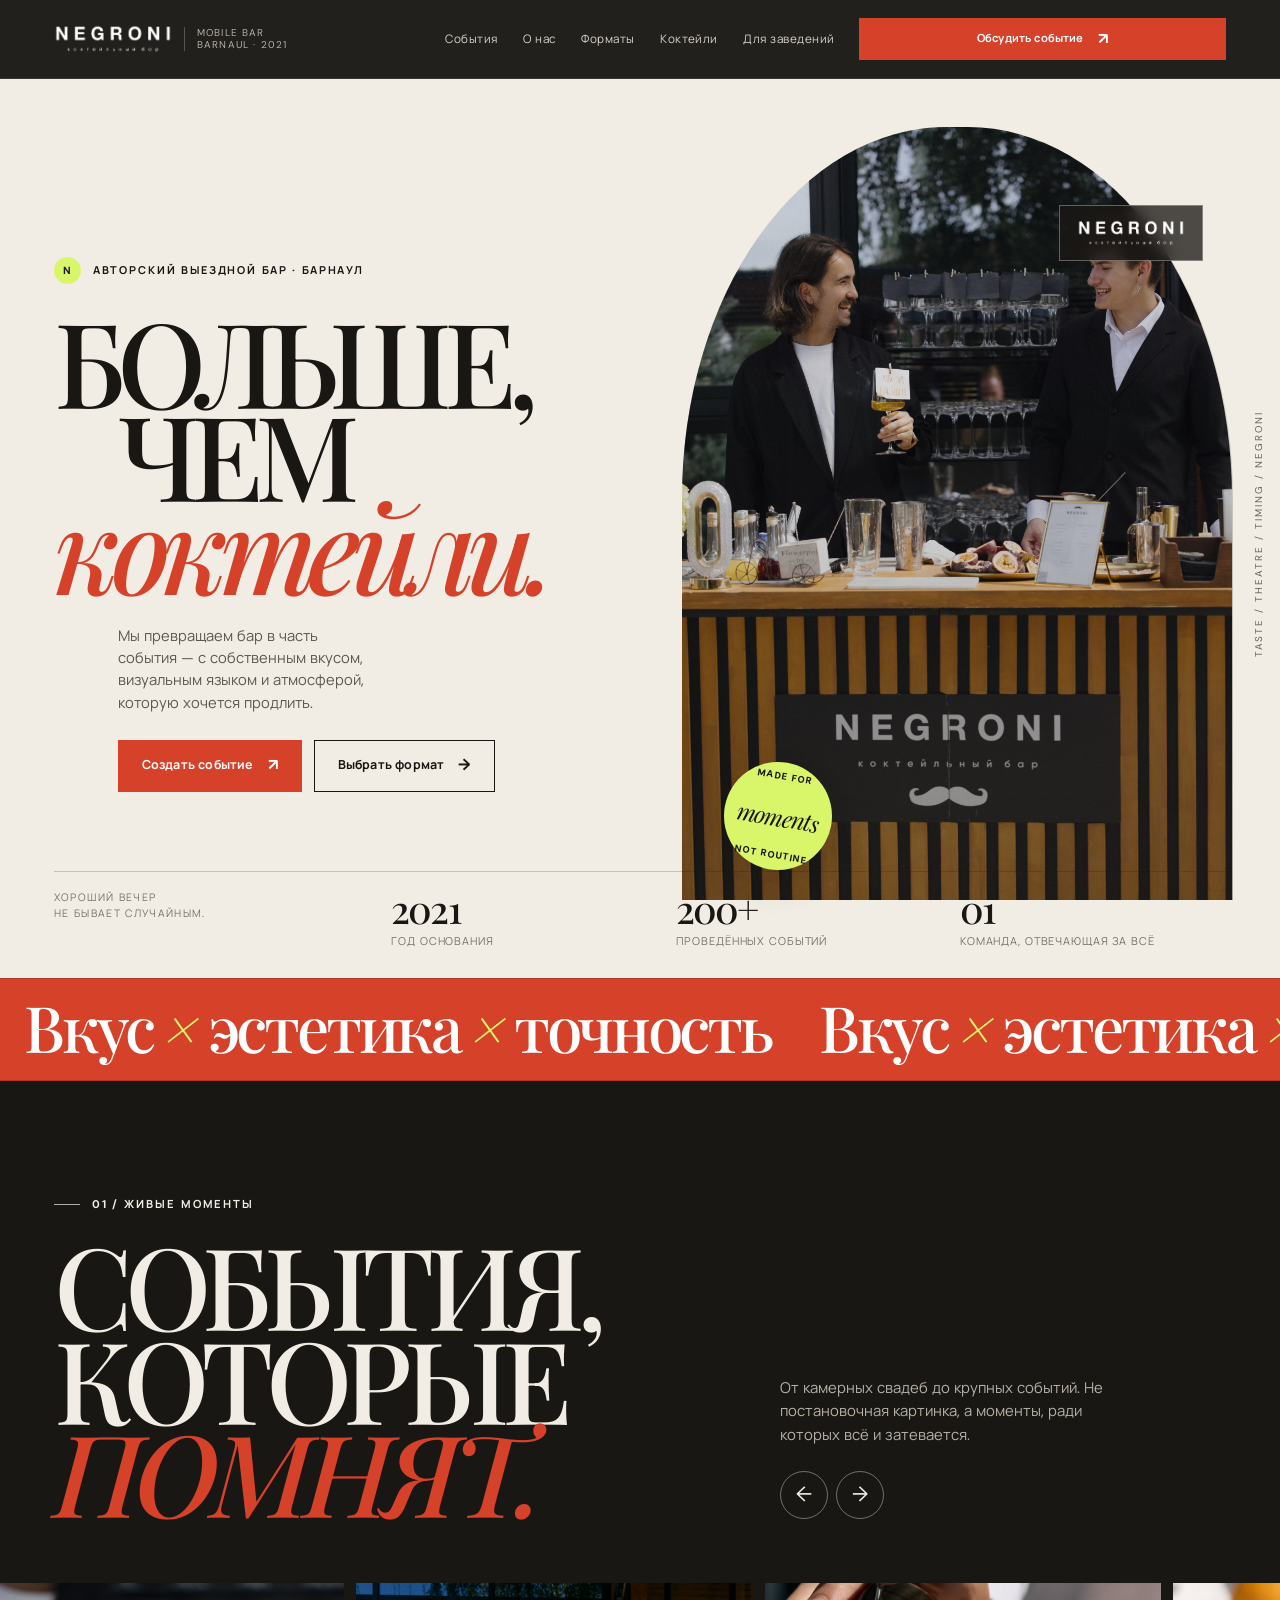
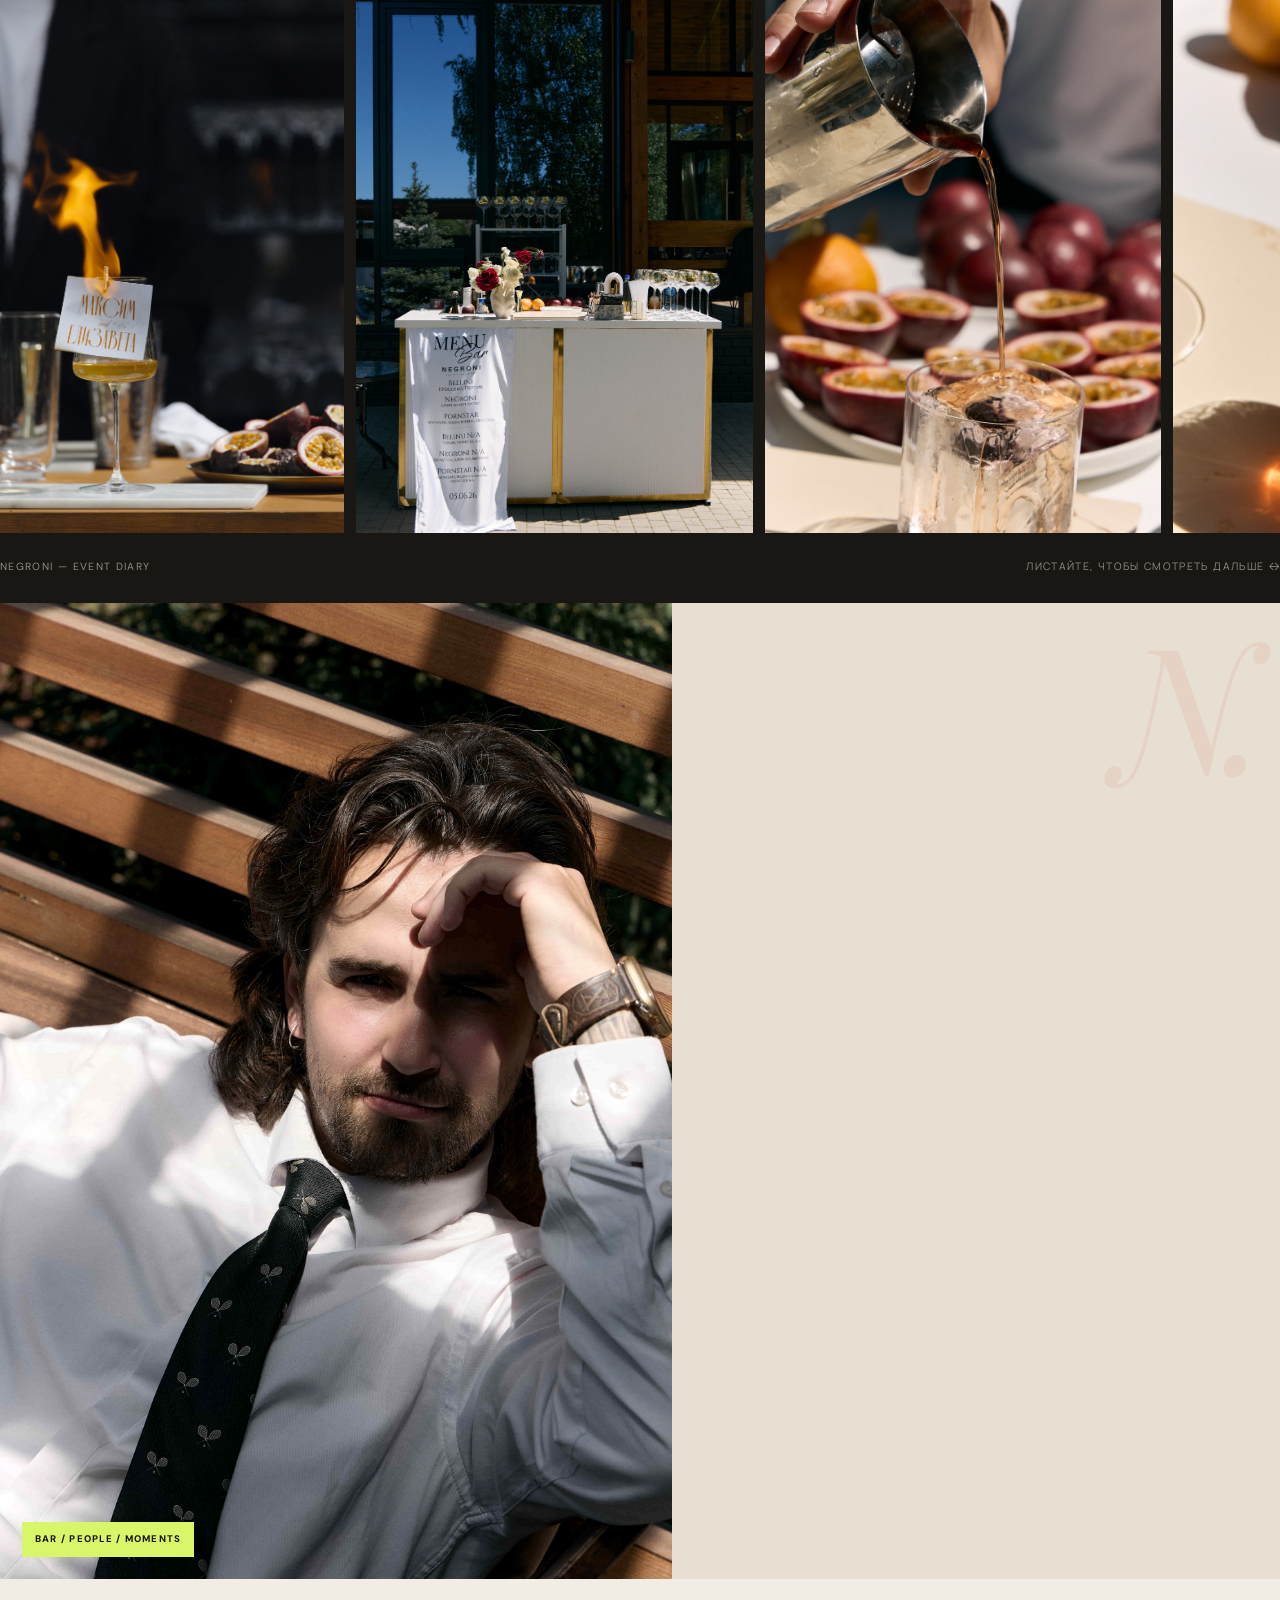
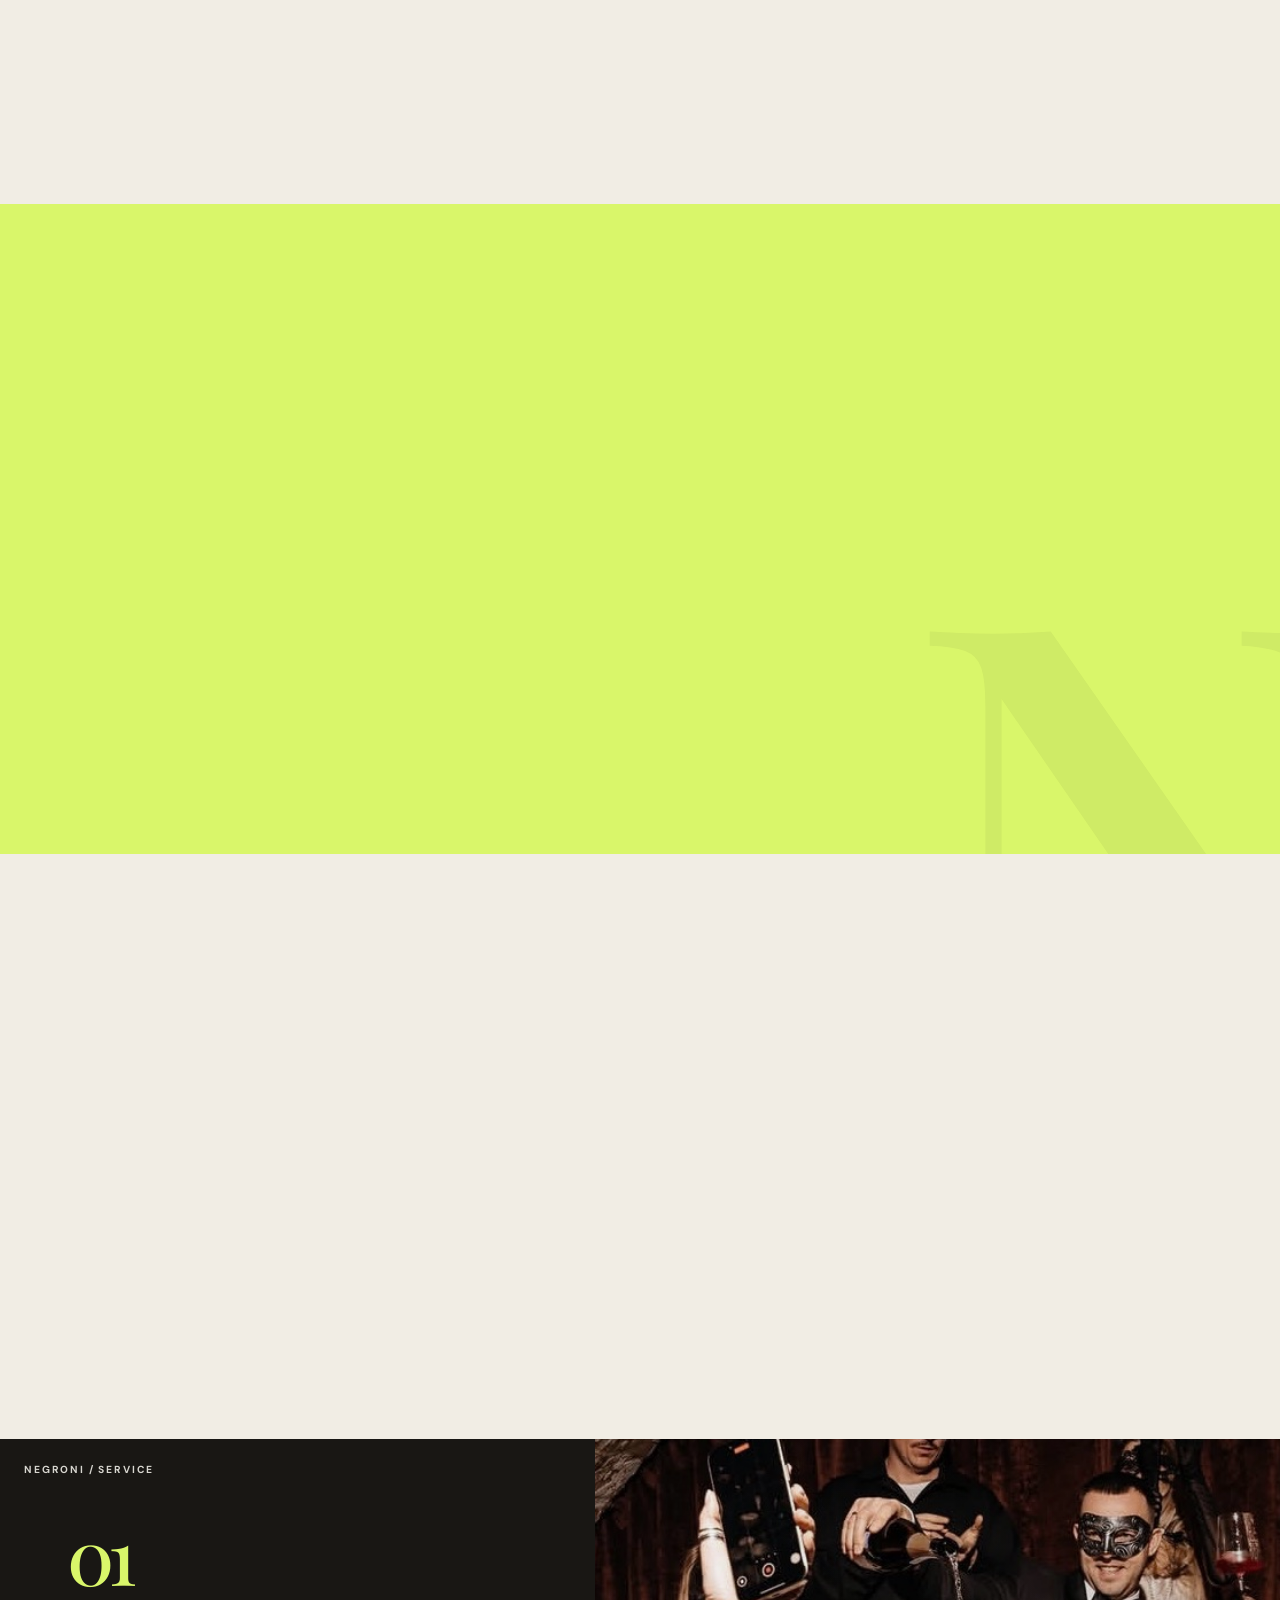
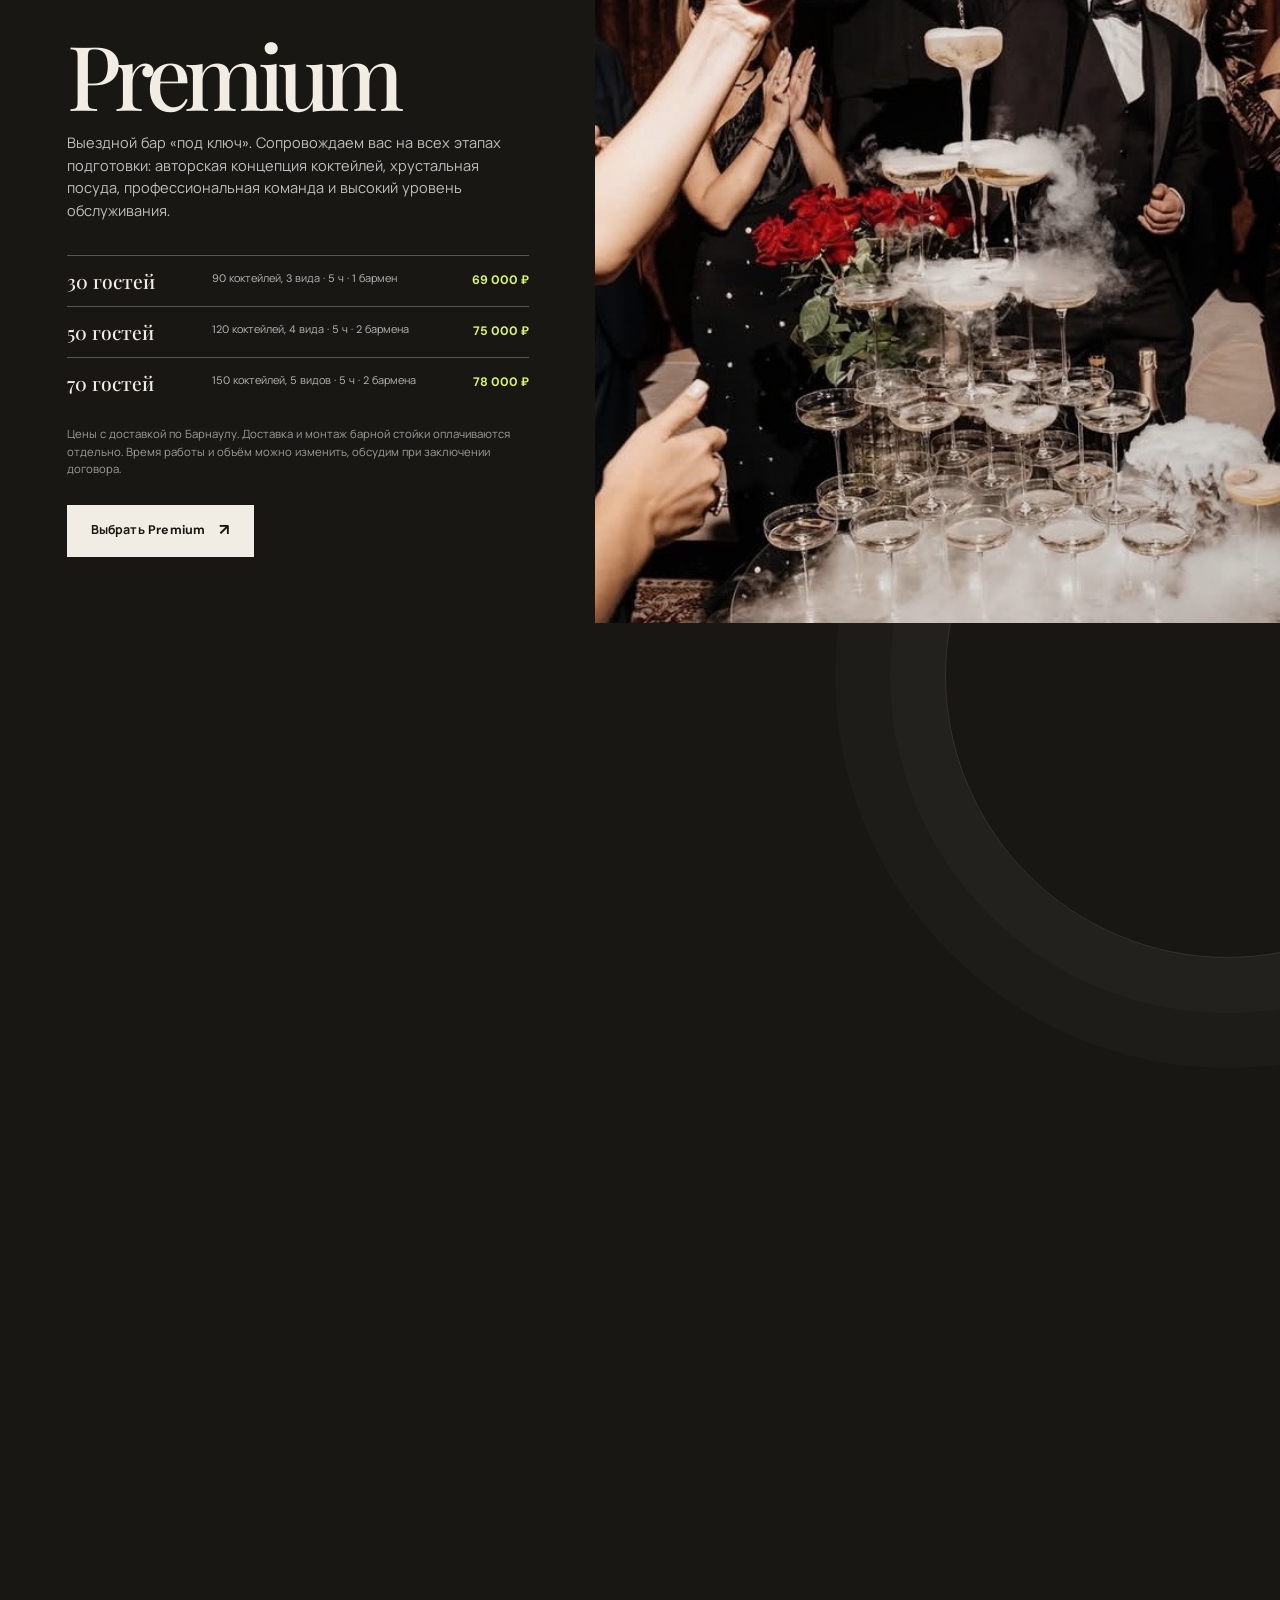
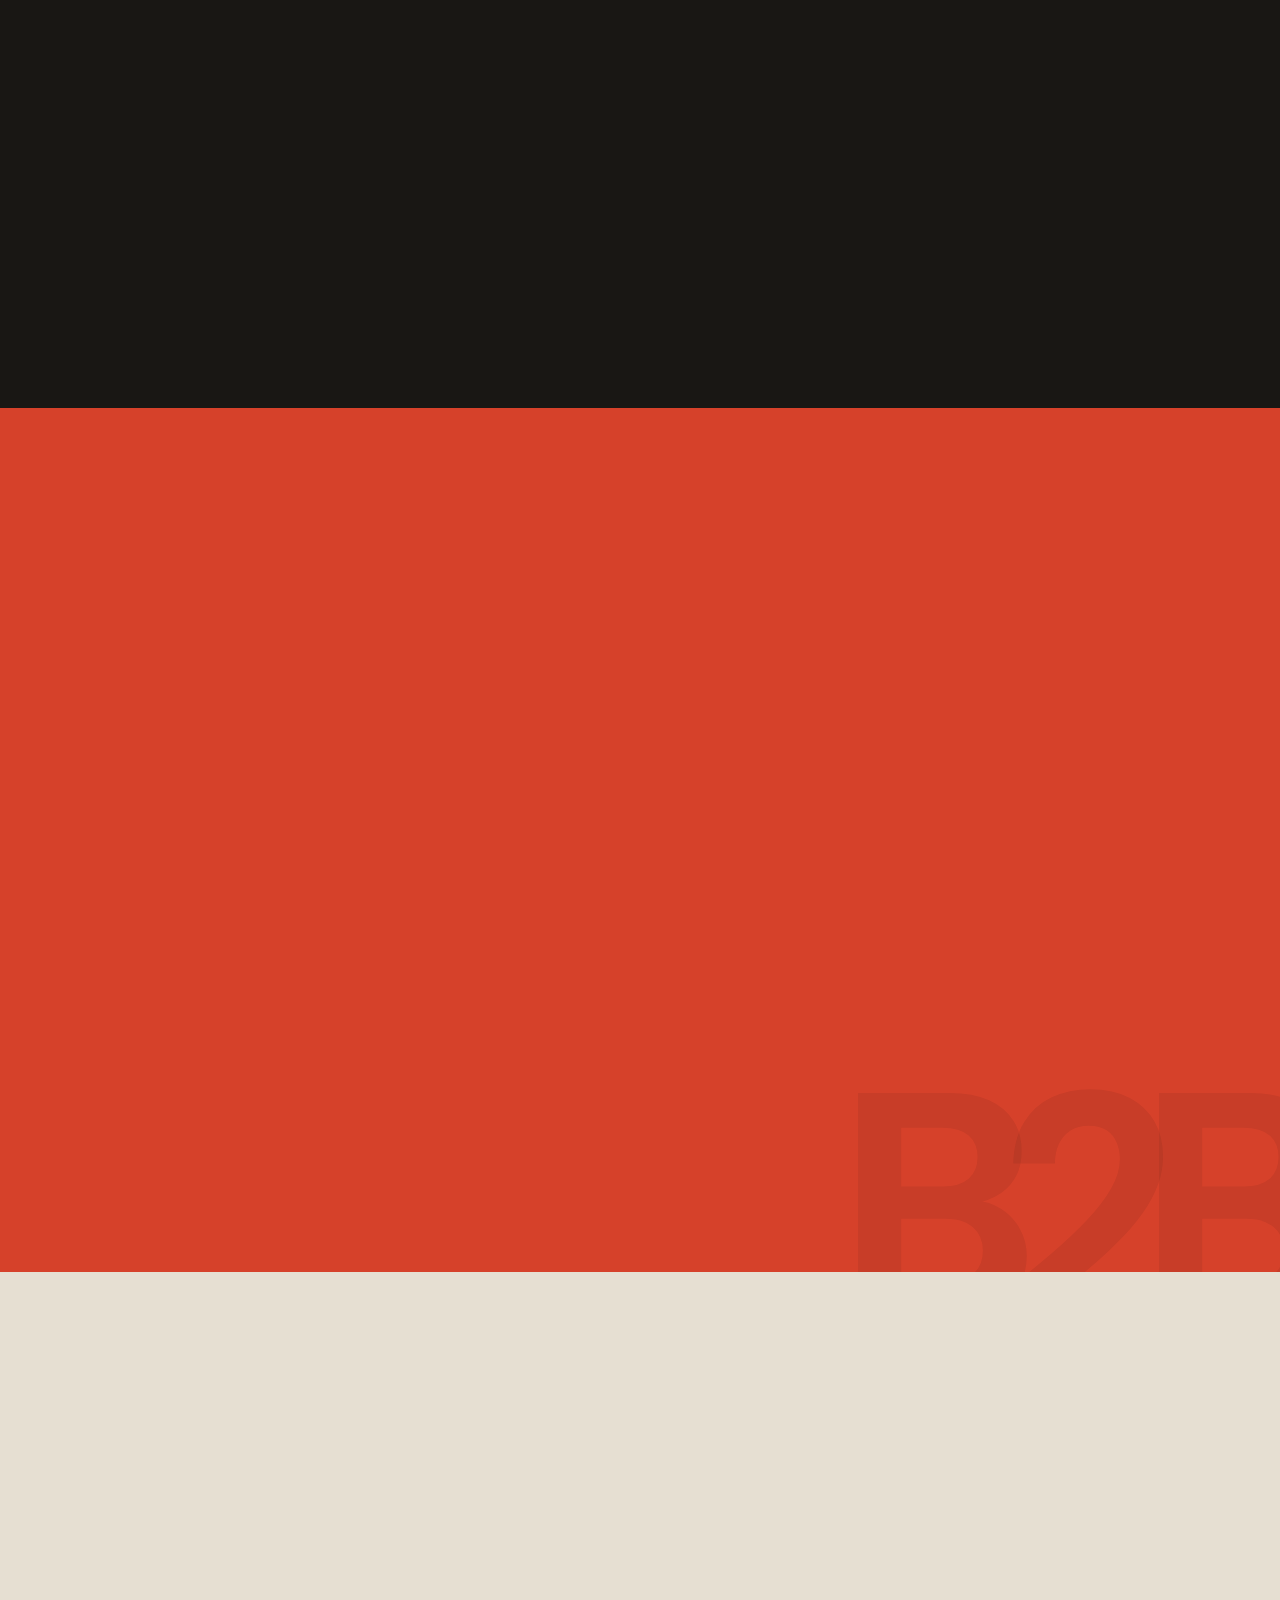
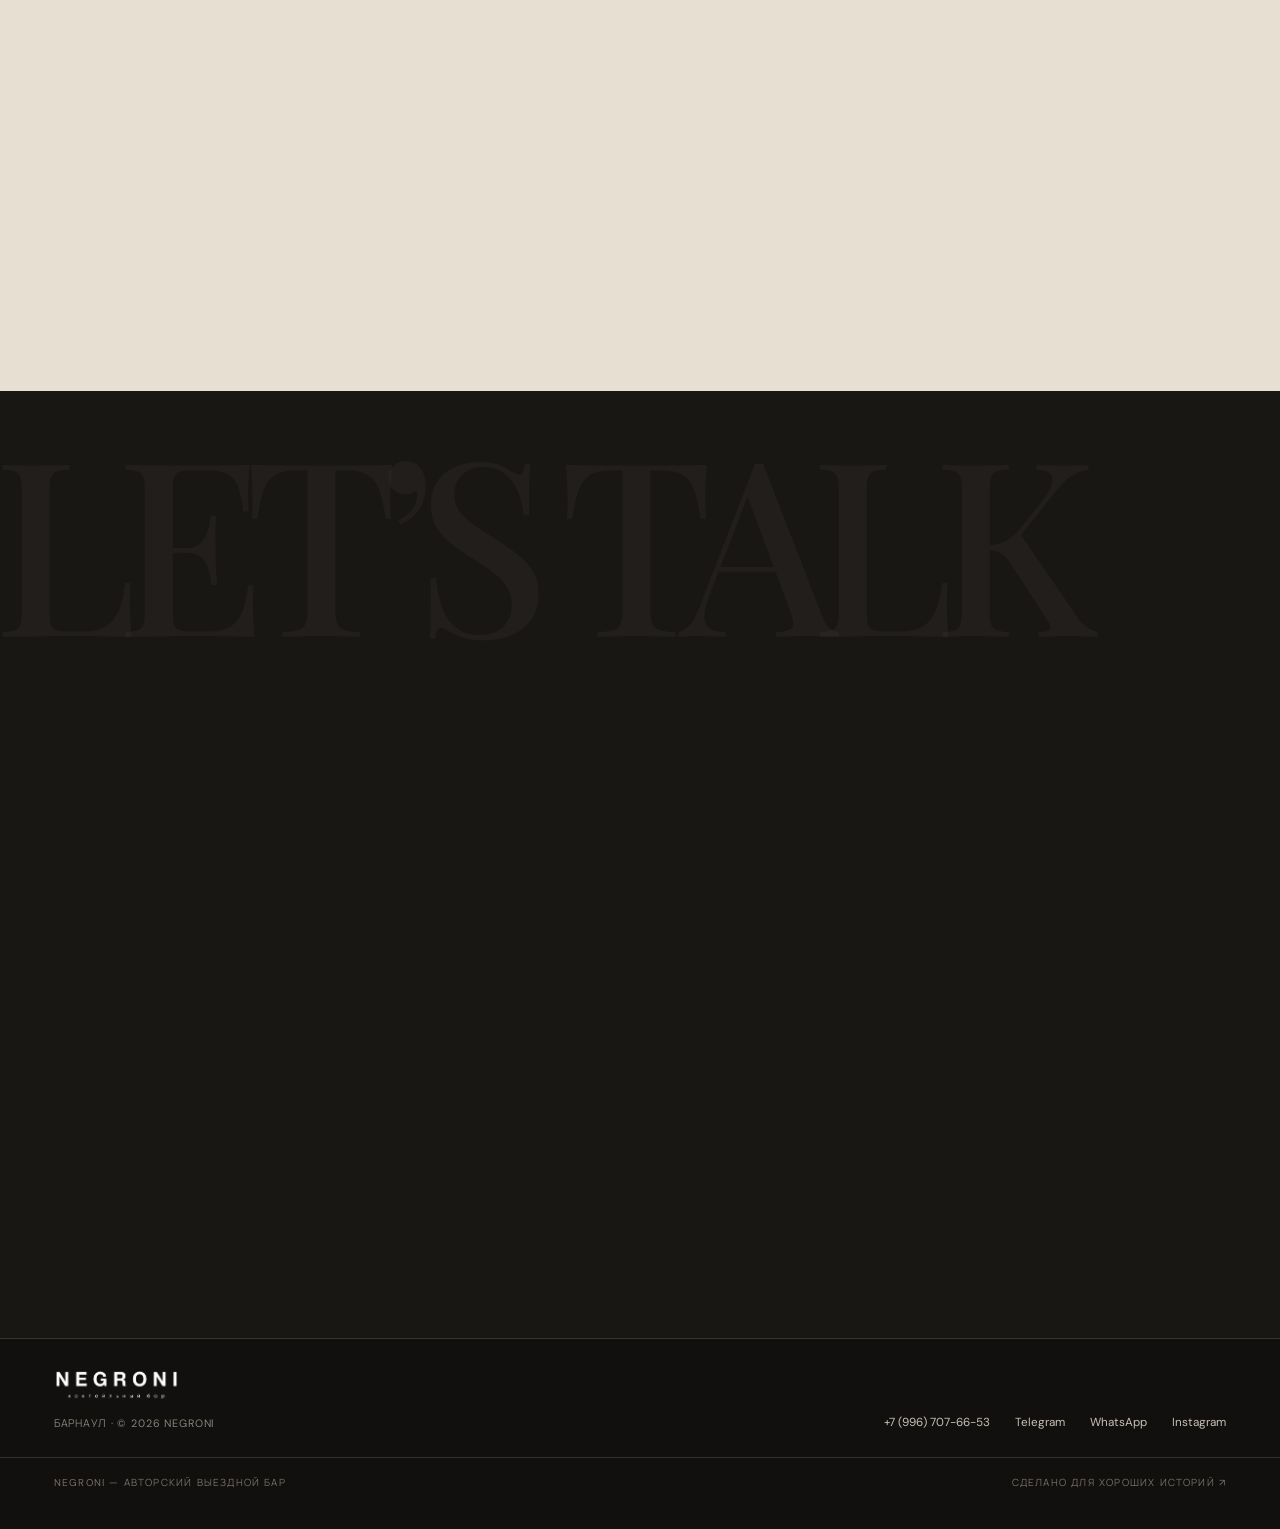
==== commit d0ed2175: "Add files via upload" ====
--- a/index.html
+++ b/index.html
@@ -3,492 +3,503 @@
 <head>
 <meta charset="utf-8">
 <meta name="viewport" content="width=device-width, initial-scale=1">
-<title>Negroni — выездной бар в Барнауле</title>
-<meta name="description" content="Negroni: выездной бар в Барнауле. Авторские коктейли, хрустальная посуда, профессиональная команда. Свадьбы, дни рождения, корпоративы, фестивали. Оставьте заявку.">
-<meta property="og:title" content="Negroni — выездной бар в Барнауле">
-<meta property="og:description" content="Авторские коктейли и профессиональная команда на вашем событии. Консалтинг и мероприятия для заведений.">
+<title>Negroni — бар, который создаёт настроение</title>
+<meta name="description" content="Negroni — авторский выездной бар в Барнауле. Коктейли, барный сервис и консалтинг для частных событий и заведений.">
+<meta property="og:title" content="Negroni — бар, который создаёт настроение">
+<meta property="og:description" content="Авторские коктейли. Точная работа команды. События с характером.">
 <meta property="og:type" content="website">
-<link rel="icon" href="data:image/svg+xml,%3Csvg xmlns='http://www.w3.org/2000/svg' viewBox='0 0 64 64'%3E%3Crect width='64' height='64' fill='%231B2F29'/%3E%3Ctext x='32' y='45' font-size='38' text-anchor='middle' fill='%23BFA073' font-family='sans-serif'%3EN%3C/text%3E%3C/svg%3E">
+<link rel="icon" href="data:image/svg+xml,%3Csvg xmlns='http://www.w3.org/2000/svg' viewBox='0 0 64 64'%3E%3Crect width='64' height='64' fill='%231A1714'/%3E%3Ctext x='32' y='45' font-size='38' text-anchor='middle' fill='%23D3432C' font-family='sans-serif'%3EN%3C/text%3E%3C/svg%3E">
 <link rel="preconnect" href="https://fonts.googleapis.com">
 <link rel="preconnect" href="https://fonts.gstatic.com" crossorigin>
-<link rel="stylesheet" href="https://fonts.googleapis.com/css2?family=Manrope:wght@400;500;600&family=Tenor+Sans&display=swap">
+<link href="https://fonts.googleapis.com/css2?family=DM+Sans:wght@400;500;600;700&family=Manrope:wght@400;500;600;700;800&family=Playfair+Display:ital,wght@0,500;0,600;0,700;1,500;1,600&display=swap" rel="stylesheet">
 <script type="application/ld+json">
 {"@context":"https://schema.org","@type":"LocalBusiness","name":"Negroni","description":"Выездной бар в Барнауле","telephone":"+79967076653","areaServed":"Барнаул","address":{"@type":"PostalAddress","addressLocality":"Барнаул","addressCountry":"RU"},"sameAs":["https://instagram.com/negroni_barnaul","https://t.me/Negroni_Barnaul"]}
 </script>
 <script>document.documentElement.classList.add('js');</script>
 <style>
-/*
-  Идея: хвойно-зелёная гамма, холодный камень и латунный акцент.
-  Движение: плавное появление блоков, лёгкий параллакс фото на первом экране,
-  бегущая строка, слайдер, горизонтальная галерея и окно просмотра коктейля.
-  Всё отключается при prefers-reduced-motion.
-  Секции чередуют фон: камень, хвоя, бумага, камень, бумага, камень, бумага, хвоя.
-*/
 :root{
-  --pine:#1B2F29; --pine-2:#2A4A3F; --ink:#14201D; --stone:#E6E8E3; --paper:#F2F3EF; --brass:#BFA073; --muted:#58655F; --line:#C5CBC4;
-  --f-display:'Tenor Sans','Helvetica Neue',Arial,sans-serif;
-  --f-body:'Manrope',system-ui,-apple-system,'Segoe UI',Roboto,sans-serif;
+  --ink:#191714;--ink-2:#27231f;--paper:#F1EDE4;--paper-2:#E6DFD2;--white:#FCFAF6;
+  --red:#D6412A;--red-dark:#8F281F;--acid:#D9F66A;--muted:#777168;--line:rgba(25,23,20,.2);
+  --display:'Playfair Display',Georgia,serif;--body:'DM Sans','Manrope',system-ui,sans-serif;
+  --pad:clamp(20px,4.2vw,72px);--ease:cubic-bezier(.22,.72,.18,1);
   color-scheme:light;
 }
 *{box-sizing:border-box}
 [hidden]{display:none!important}
-html{scroll-behavior:smooth;-webkit-text-size-adjust:100%}
-body{margin:0;background:var(--stone);color:var(--ink);font:400 1.0625rem/1.65 var(--f-body);overflow-x:hidden}
+html{scroll-behavior:smooth;-webkit-text-size-adjust:100%;scroll-padding-top:92px}
+body{margin:0;background:var(--paper);color:var(--ink);font:400 16px/1.55 var(--body);overflow-x:hidden}
 body.lock{overflow:hidden}
 h1,h2,h3,p,dl,dd,ul,ol,figure{margin:0}
 ul,ol{padding:0;list-style:none}
 img{max-width:100%;display:block}
 a{color:inherit}
-button{font:inherit;color:inherit}
-.wrap{max-width:74rem;margin-inline:auto;padding-inline:20px}
-.sec{padding-block:clamp(72px,11vw,150px)}
-section[id]{scroll-margin-top:70px}
-h2{font:400 clamp(2rem,5.2vw,3.5rem)/1.12 var(--f-display);letter-spacing:-.005em;text-wrap:balance;max-width:20ch}
-.lede{margin-top:22px;max-width:36rem;color:var(--muted)}
-:focus-visible{outline:2px solid currentColor;outline-offset:4px}
-
-/* кнопки */
-.btn{display:inline-flex;align-items:center;justify-content:center;min-height:54px;padding:0 32px;border:0;border-radius:999px;background:var(--brass);color:var(--ink);font:600 1rem var(--f-body);text-decoration:none;cursor:pointer;transition:background .2s}
-.btn:hover{background:#D0B58B}
-.btn.sm{min-height:44px;padding:0 22px;font-size:.92rem}
-.btn[disabled]{opacity:.55;cursor:default}
-.tlink{font-weight:500;text-decoration:underline;text-underline-offset:5px;text-decoration-thickness:1px}
-
-/* появление блоков при прокрутке */
-.js .rv{opacity:0;transform:translateY(26px);transition:opacity .9s ease,transform .9s ease;transition-delay:var(--d,0s)}
+button,input,select,textarea{font:inherit}
+button{color:inherit}
+::selection{background:var(--acid);color:var(--ink)}
+.wrap{width:min(100%,1600px);margin-inline:auto;padding-inline:var(--pad)}
+.sec{padding-block:clamp(76px,10vw,156px)}
+section[id]{scroll-margin-top:84px}
+.eyebrow{display:flex;align-items:center;gap:12px;font-size:.7rem;font-weight:700;letter-spacing:.17em;text-transform:uppercase}
+.eyebrow:before{content:"";width:26px;height:1px;background:currentColor;opacity:.7}
+.display{font-family:var(--display);font-weight:500;letter-spacing:-.055em;line-height:.92}
+.section-head{display:flex;justify-content:space-between;align-items:flex-end;gap:30px}
+.section-head h2{font:500 clamp(3rem,7.7vw,8.5rem)/.88 var(--display);letter-spacing:-.065em;max-width:11ch}
+.section-head h2 em{color:var(--red);font-weight:500}
+.lede{max-width:390px;color:var(--muted);font-size:1rem}
+:focus-visible{outline:2px solid var(--red);outline-offset:5px}
+/* Reveal motion is restrained; the layout is expressive without requiring animation. */
+.js .rv{opacity:0;transform:translateY(24px);transition:opacity .8s var(--ease),transform .8s var(--ease);transition-delay:var(--d,0s)}
 .js .rv.in{opacity:1;transform:none}
-
-/* шапка */
-.bar{position:fixed;inset:0 0 auto 0;z-index:50;color:var(--paper);transition:background .3s,backdrop-filter .3s}
-.bar.solid{background:rgba(27,47,41,.88);-webkit-backdrop-filter:blur(12px);backdrop-filter:blur(12px)}
-.bar-in{display:flex;justify-content:space-between;align-items:center;gap:16px;padding-block:14px}
-.brand{display:flex;align-items:center;gap:10px;font:600 1rem var(--f-body);text-decoration:none;position:relative;z-index:60}
-.brand img{height:40px;width:auto}
-.nav{display:flex;align-items:center;gap:28px;font-size:.95rem}
-.nav a:not(.btn){text-decoration:none;opacity:.9}
-.nav a:not(.btn):hover{opacity:1;text-decoration:underline;text-underline-offset:5px}
-.burger{display:none;position:relative;z-index:60;width:44px;height:44px;border:0;background:transparent;cursor:pointer}
-.burger span{position:absolute;left:10px;right:10px;height:1.5px;background:currentColor;transition:transform .3s,top .3s}
-.burger span:nth-child(1){top:18px}
-.burger span:nth-child(2){top:26px}
+/* The masthead is a tight, ink-black strip — unlike a conventional centered landing-page nav. */
+.bar{position:fixed;inset:0 0 auto;z-index:50;background:rgba(25,23,20,.96);color:var(--white);border-bottom:1px solid rgba(255,255,255,.11);transition:background .3s,box-shadow .3s}
+.bar.solid{background:rgba(25,23,20,.94);box-shadow:0 12px 44px rgba(0,0,0,.14);backdrop-filter:blur(16px);-webkit-backdrop-filter:blur(16px)}
+.bar-in{min-height:78px;display:grid;grid-template-columns:1fr auto 1fr;align-items:center;gap:24px}
+.brand{display:inline-flex;align-items:center;gap:12px;text-decoration:none;justify-self:start;min-width:0}
+.brand img{width:118px;max-height:39px;object-fit:contain;object-position:left center}
+.brand-tag{font-size:.62rem;line-height:1.2;letter-spacing:.12em;text-transform:uppercase;color:#B6B0A7;border-left:1px solid #59544c;padding-left:12px;max-width:108px}
+.nav{display:flex;align-items:center;gap:clamp(14px,2vw,30px);font-size:.73rem;letter-spacing:.04em}
+.nav a:not(.btn){text-decoration:none;color:#D8D2C8;transition:color .2s}
+.nav a:not(.btn):hover{color:var(--acid)}
+.btn{position:relative;display:inline-flex;align-items:center;justify-content:center;gap:14px;min-height:52px;padding:0 23px;border:1px solid transparent;border-radius:0;background:var(--red);color:#fff;text-decoration:none;font-size:.78rem;font-weight:700;letter-spacing:.015em;cursor:pointer;overflow:hidden;transition:color .3s,background .3s,border-color .3s,transform .3s}
+.btn:after{content:'↗';font-size:1rem;transition:transform .3s var(--ease)}
+.btn:hover{background:var(--ink);color:var(--acid);transform:translateY(-2px)}
+.btn:hover:after{transform:translate(3px,-3px)}
+.btn.light{background:var(--paper);color:var(--ink)}
+.btn.light:hover{background:var(--acid);color:var(--ink)}
+.btn.outline{background:transparent;color:inherit;border-color:currentColor}
+.btn.outline:after{content:'→'}
+.btn.outline:hover{background:var(--acid);border-color:var(--acid);color:var(--ink)}
+.btn.sm{min-height:42px;padding-inline:16px;font-size:.7rem;white-space:nowrap}
+.burger{display:none;position:relative;justify-self:end;width:46px;height:46px;background:transparent;border:1px solid rgba(255,255,255,.3);cursor:pointer}
+.burger span{position:absolute;left:12px;right:12px;height:1px;background:#fff;transition:transform .3s,top .3s}
+.burger span:nth-child(1){top:18px}.burger span:nth-child(2){top:26px}
 .burger[aria-expanded="true"] span:nth-child(1){top:22px;transform:rotate(45deg)}
 .burger[aria-expanded="true"] span:nth-child(2){top:22px;transform:rotate(-45deg)}
-.menu{position:fixed;inset:0;z-index:40;background:var(--pine);color:var(--paper);display:flex;flex-direction:column;justify-content:center;gap:6px;padding:90px 24px 40px}
-.menu a{font:400 clamp(2rem,9vw,3rem)/1.2 var(--f-display);text-decoration:none;padding-block:6px}
-.menu .btn{margin-top:22px;align-self:flex-start;font:600 1rem var(--f-body)}
-
-/* первый экран */
-.hero{position:relative;isolation:isolate;overflow:hidden;display:flex;align-items:flex-end;min-height:min(94svh,62rem);color:var(--paper);
-  background:radial-gradient(120% 85% at 85% 0%,var(--pine-2) 0%,transparent 62%),var(--pine)}
-.hero::before{content:"";position:absolute;left:0;right:0;top:-15%;height:130%;z-index:-2;background:var(--hero-img,none) var(--hero-pos,50% 30%)/cover no-repeat;transform:translate3d(0,var(--py,0px),0);will-change:transform}
-.hero.has-photo::after{content:"";position:absolute;inset:0;z-index:-1;background:linear-gradient(180deg,rgba(12,22,19,.62) 0%,rgba(12,22,19,.12) 40%,rgba(12,22,19,.82) 100%)}
-.hero-main{width:100%;padding-block:140px clamp(52px,8vw,100px)}
-.mark{margin:0;font:700 clamp(2.4rem,9vw,6rem)/1 var(--f-body);letter-spacing:.32em}
-.mark img{width:min(46rem,88vw);height:auto;margin-left:-1.5%}
-.cta{display:flex;flex-wrap:wrap;gap:16px 28px;align-items:center;margin-top:36px}
-.js .hero .rv{animation:rise 1s ease-out both;transition:none}
-.js .hero .rv:nth-child(2){animation-delay:.12s}
-@keyframes rise{from{opacity:0;transform:translateY(18px)}to{opacity:1;transform:none}}
-
-/* бегущая строка */
-.marquee{background:var(--brass);color:var(--ink);overflow:hidden;white-space:nowrap}
-.marquee-track{display:inline-flex;animation:run 38s linear infinite}
+.menu{position:fixed;inset:0;z-index:45;padding:110px var(--pad) 48px;background:var(--red);color:#fff;display:flex;flex-direction:column;justify-content:center;align-items:flex-start;gap:0}
+.menu a:not(.btn){font:500 clamp(3rem,10vw,7rem)/.95 var(--display);letter-spacing:-.06em;text-decoration:none;border-bottom:1px solid rgba(255,255,255,.28);width:min(100%,800px);padding:6px 0 13px;transition:padding-left .25s}
+.menu a:not(.btn):hover{padding-left:14px}
+.menu .btn{margin-top:24px}
+/* HERO: poster-like, split in unequal proportions, with an arched full-bleed photo. */
+.hero{position:relative;isolation:isolate;overflow:hidden;min-height:min(930px,100svh);padding-top:78px;background:var(--paper);display:flex;align-items:stretch}
+.hero:before{content:"";position:absolute;z-index:-1;right:3.7%;top:13%;bottom:8%;width:43%;background-image:var(--hero-img,linear-gradient(145deg,#63332a,#171714 65%));background-position:center;background-size:cover;border-radius:48% 48% 0 0;transform-origin:50% 65%;animation:heroReveal 1.3s var(--ease) both}
+.hero:after{content:"";position:absolute;z-index:-1;right:3.7%;top:13%;bottom:8%;width:43%;background:linear-gradient(180deg,rgba(18,14,11,.03),rgba(18,14,11,.34));border-radius:48% 48% 0 0;pointer-events:none}
+@keyframes heroReveal{from{opacity:.35;clip-path:inset(12% 0 0 0);transform:scale(1.04)}to{opacity:1;clip-path:inset(0);transform:scale(1)}}
+.hero-main{width:100%;min-height:inherit;display:flex;flex-direction:column;justify-content:space-between;padding-top:clamp(64px,9vw,132px);padding-bottom:28px}
+.hero-copy{position:relative;z-index:2;width:66%;margin-top:clamp(24px,5vw,72px)}
+.hero-kicker{display:flex;align-items:center;gap:12px;font-size:.68rem;letter-spacing:.17em;text-transform:uppercase;font-weight:700;margin-bottom:30px}
+.hero-kicker b{display:inline-grid;place-items:center;background:var(--acid);width:27px;height:27px;border-radius:50%;font-size:.65rem;letter-spacing:0}
+.hero h1{max-width:900px;font:500 clamp(4rem,9.2vw,9.5rem)/.79 var(--display);letter-spacing:-.075em;text-transform:uppercase}
+.hero h1 span{display:block;white-space:nowrap}
+.hero h1 .indent{padding-left:clamp(18px,5vw,82px)}
+.hero h1 em{font-weight:500;color:var(--red);text-transform:none}
+.hero-sub{margin:32px 0 0 clamp(18px,5vw,82px);display:flex;align-items:flex-end;gap:24px;max-width:480px}
+.hero-sub p{max-width:250px;font-size:.92rem;line-height:1.5;color:#5E574F}
+.hero-cta{display:flex;flex-wrap:wrap;gap:12px;margin:26px 0 0 clamp(18px,5vw,82px)}
+.hero-side-note{position:absolute;right:1.1%;top:42%;writing-mode:vertical-rl;transform:rotate(180deg);font-size:.62rem;letter-spacing:.2em;text-transform:uppercase;color:#696258}
+.hero-brand-seal{position:absolute;right:6%;top:21%;z-index:3;background:rgba(25,23,20,.76);border:1px solid rgba(255,255,255,.32);padding:13px 17px;backdrop-filter:blur(8px);-webkit-backdrop-filter:blur(8px)}
+.hero-brand-seal img{width:108px;height:auto;max-height:38px;object-fit:contain}
+.hero-stamp{position:absolute;right:35%;bottom:11%;width:108px;aspect-ratio:1;border-radius:50%;background:var(--acid);display:grid;place-items:center;text-align:center;color:var(--ink);font-size:.59rem;line-height:1.2;letter-spacing:.11em;font-weight:800;transform:rotate(10deg);z-index:3;box-shadow:0 16px 35px rgba(0,0,0,.12)}
+.hero-stamp span{display:block;font:italic 1.45rem var(--display);letter-spacing:-.04em}
+.hero-bottom{border-top:1px solid var(--line);display:grid;grid-template-columns:1.2fr 1fr 1fr 1fr;gap:18px;padding-top:18px;margin-top:clamp(44px,6vw,90px)}
+.hero-bottom .micro{font-size:.65rem;letter-spacing:.13em;text-transform:uppercase;color:var(--muted)}
+.hero-stat strong{font:500 clamp(1.8rem,3vw,3rem)/.95 var(--display);display:block;letter-spacing:-.05em}
+.hero-stat span{display:block;margin-top:7px;font-size:.68rem;color:var(--muted);text-transform:uppercase;letter-spacing:.08em}
+/* Moving type is a bold interruption, not a tiny embellishment. */
+.marquee{background:var(--red);color:#fff;overflow:hidden;border-block:1px solid rgba(0,0,0,.18);padding:18px 0 22px;white-space:nowrap}
+.marquee-track{display:flex;width:max-content;animation:marquee 32s linear infinite}
 .marquee:hover .marquee-track{animation-play-state:paused}
-.marquee span{font:400 clamp(1.5rem,3.4vw,2.4rem)/1 var(--f-display);padding:22px clamp(28px,5vw,64px)}
-@keyframes run{to{transform:translateX(-50%)}}
-
-/* об основателе */
-.founder{display:grid;grid-template-columns:minmax(0,1fr) minmax(0,1fr);min-height:min(100svh,50rem)}
-.founder.nophoto{grid-template-columns:minmax(0,1fr)}
-.f-photo{position:relative;background:var(--pine-2);min-height:28rem}
-.f-photo img{position:absolute;inset:0;width:100%;height:100%;object-fit:cover}
-.f-body{display:flex;flex-direction:column;justify-content:center;align-items:flex-start;padding-block:clamp(56px,9vw,120px);padding-left:clamp(32px,6vw,96px);padding-right:max(20px,calc((100vw - 74rem)/2 + 20px))}
-.founder.nophoto .f-body{padding-left:max(20px,calc((100vw - 74rem)/2 + 20px));max-width:60rem}
-.facts-wrap{padding-block:clamp(56px,8vw,96px) clamp(72px,11vw,150px)}
-.f-lead{margin-top:24px;font:400 clamp(1.3rem,2.4vw,1.7rem)/1.35 var(--f-display);max-width:30rem}
-.f-text{margin-top:18px;max-width:38rem;color:var(--muted)}
-.f-body .cta{margin-top:32px}
-.facts{display:grid;grid-template-columns:repeat(auto-fit,minmax(min(100%,15rem),1fr));gap:36px 48px}
-.facts>div{border-top:1px solid var(--ink);padding-top:20px}
-.facts b{display:block;font:400 clamp(2.8rem,6.5vw,4.6rem)/1 var(--f-display)}
-.facts p{margin-top:12px;color:var(--muted);max-width:19rem}
-
-/* форматы (слайдер) */
-.slider-sec{background:var(--pine);color:var(--paper);padding-bottom:0}
-.slider-head{display:flex;flex-wrap:wrap;justify-content:space-between;align-items:flex-end;gap:24px}
-.ctrl{display:flex;align-items:center;gap:18px}
-.count{font:400 1.4rem var(--f-display);min-width:5.4rem}
-.count span{color:var(--brass)}
-.arrow{width:52px;height:52px;border-radius:50%;border:1px solid rgba(242,243,239,.45);background:transparent;cursor:pointer;display:grid;place-items:center;transition:background .2s,border-color .2s}
-.arrow:hover{background:var(--brass);border-color:var(--brass);color:var(--ink)}
-.arrow svg{width:18px;height:18px}
-.track{display:flex;overflow-x:auto;scroll-snap-type:x mandatory;scrollbar-width:none;margin-top:clamp(40px,6vw,72px);-webkit-overflow-scrolling:touch}
+.marquee span{font:500 clamp(2.4rem,5vw,5rem)/.95 var(--display);letter-spacing:-.05em;padding:0 24px}
+.marquee i{font-weight:500;color:var(--acid)}
+@keyframes marquee{to{transform:translateX(-50%)}}
+/* Work reel: one baseline, one height, no staggered cards. */
+.events-sec{background:var(--ink);color:var(--paper);padding-block:clamp(72px,9vw,132px) 28px;overflow:hidden}
+.events-top{display:grid;grid-template-columns:1fr minmax(250px,.65fr);gap:40px;align-items:end;padding-bottom:clamp(35px,5vw,65px)}
+.events-title{font:500 clamp(3.6rem,8.9vw,9.2rem)/.82 var(--display);letter-spacing:-.07em;max-width:11ch;margin-top:25px}
+.events-title em{color:var(--red);font-weight:500}
+.events-side{display:flex;flex-direction:column;align-items:flex-start;gap:24px}
+.events-side p{max-width:330px;color:#B6B0A7;font-size:.93rem}
+.events-controls{display:flex;align-items:center;gap:8px}
+.arrow{width:48px;height:48px;border-radius:50%;border:1px solid rgba(241,237,228,.4);background:transparent;color:var(--paper);display:grid;place-items:center;cursor:pointer;font-size:1.3rem;transition:background .25s,color .25s,border-color .25s}
+.arrow:hover{background:var(--acid);border-color:var(--acid);color:var(--ink)}
+.gallery{display:flex;align-items:flex-start;gap:12px;overflow-x:auto;scroll-snap-type:x mandatory;scrollbar-width:none;-webkit-overflow-scrolling:touch;margin-inline:calc(var(--pad)*-1);padding:0 var(--pad) 18px;height:auto}
+.gallery::-webkit-scrollbar{display:none}
+.gallery img{display:block;flex:0 0 clamp(260px,31vw,480px);height:clamp(340px,43vw,590px);width:clamp(260px,31vw,480px);min-width:0;align-self:flex-start;object-fit:cover;object-position:center;background:#302C26;scroll-snap-align:start;transition:filter .35s,transform .45s var(--ease)}
+.gallery img:hover{filter:saturate(1.12);transform:translateY(-4px)}
+.gallery-bottom{display:flex;justify-content:space-between;align-items:center;color:#928B82;font-size:.65rem;letter-spacing:.13em;text-transform:uppercase;padding:8px 0 0}
+/* Founder is a full editorial spread, not a standard left-photo/right-text section. */
+.founder{display:grid;grid-template-columns:minmax(0,1.05fr) minmax(0,.95fr);background:var(--paper-2);min-height:670px}
+.f-photo{position:relative;overflow:hidden;background:#332D27;min-height:540px}
+.f-photo:after{content:"BAR / PEOPLE / MOMENTS";position:absolute;left:22px;bottom:22px;background:var(--acid);color:var(--ink);padding:10px 13px;font-size:.6rem;font-weight:800;letter-spacing:.13em}
+.f-photo img{position:absolute;inset:0;width:100%;height:100%;object-fit:cover;object-position:center;filter:saturate(.76) contrast(1.04);transition:transform 1s var(--ease)}
+.f-photo:hover img{transform:scale(1.035)}
+.f-body{position:relative;display:flex;flex-direction:column;justify-content:center;align-items:flex-start;padding:clamp(38px,6.4vw,100px)}
+.f-body:before{content:"N.";position:absolute;right:5%;top:3%;font:italic 11rem/.8 var(--display);letter-spacing:-.1em;color:rgba(214,65,42,.08);pointer-events:none}
+.f-body h2{font:500 clamp(3rem,5.5vw,6.3rem)/.87 var(--display);letter-spacing:-.065em;margin-top:27px;max-width:10ch;position:relative}
+.f-body h2 em{color:var(--red);font-weight:500}
+.f-lead{font:500 clamp(1.3rem,2vw,1.7rem)/1.2 var(--display);max-width:420px;margin-top:28px}
+.f-text{max-width:490px;color:#625A51;font-size:.9rem;margin-top:17px}
+.f-body .cta{margin-top:26px}
+.facts-wrap{background:var(--paper);padding-block:0}
+.facts{display:grid;grid-template-columns:repeat(3,minmax(0,1fr));border-top:1px solid var(--line);border-bottom:1px solid var(--line)}
+.facts>div{padding:clamp(24px,3.4vw,48px) clamp(15px,2.5vw,38px);border-right:1px solid var(--line)}
+.facts>div:first-child{padding-left:0}.facts>div:last-child{border-right:0}
+.facts b{display:block;font:500 clamp(2.5rem,5.5vw,5.8rem)/.9 var(--display);letter-spacing:-.07em;color:var(--red)}
+.facts p{margin-top:13px;max-width:220px;color:var(--muted);font-size:.8rem}
+/* A loud, manifesto-like service promise combines the former included list with brand point of view. */
+.incl-sec{position:relative;overflow:hidden;background:var(--acid);color:var(--ink)}
+.incl-sec:after{content:"N";position:absolute;right:-3vw;bottom:-18vw;font:500 55vw/.7 var(--display);letter-spacing:-.12em;color:rgba(25,23,20,.05);pointer-events:none}
+.incl-grid{position:relative;z-index:1;display:grid;grid-template-columns:minmax(0,1.1fr) minmax(280px,.9fr);gap:50px 9vw;align-items:start}
+.incl-grid h2{font:500 clamp(3.5rem,8vw,8rem)/.82 var(--display);letter-spacing:-.075em;max-width:10ch;margin-top:24px}
+.incl-grid h2 em{font-weight:500;color:var(--red)}
+.incl-grid .lede{color:#565E3E;margin-top:27px;max-width:340px}
+.incl{display:grid;grid-template-columns:1fr 1fr;border-top:1px solid rgba(25,23,20,.35)}
+.incl li{min-height:145px;border-bottom:1px solid rgba(25,23,20,.35);padding:19px 14px 18px 0;font:500 clamp(1.2rem,2vw,1.8rem)/1.08 var(--display);letter-spacing:-.025em}
+.incl li:nth-child(odd){border-right:1px solid rgba(25,23,20,.35);padding-right:19px}
+.incl li:nth-child(even){padding-left:19px}
+.incl li:before{content:'↗';display:block;font:600 .85rem var(--body);margin-bottom:23px;color:var(--red)}
+.incl-note{grid-column:1/-1;margin-top:18px;font-size:.78rem;color:#5A603F}
+/* Packages: a horizontal feature reel with three distinct visual moods. */
+.slider-sec{background:var(--paper);color:var(--ink);padding-bottom:0;overflow:hidden}
+.slider-head{display:grid;grid-template-columns:minmax(0,1fr) auto;gap:30px;align-items:end}
+.slider-head h2{font:500 clamp(3.5rem,8vw,8rem)/.83 var(--display);letter-spacing:-.075em;max-width:10ch;margin-top:23px}
+.slider-head h2 em{color:var(--red);font-weight:500}
+.slider-intro{max-width:330px;color:var(--muted);font-size:.9rem;margin-top:18px}
+.ctrl{display:flex;align-items:center;gap:10px;padding-bottom:5px}
+.count{font:500 1rem var(--display);min-width:60px;white-space:nowrap;margin-right:8px}
+.count span{color:var(--red)}
+.slider-sec .arrow{border-color:rgba(25,23,20,.45);color:var(--ink)}
+.slider-sec .arrow:hover{border-color:var(--acid)}
+.track{display:flex;overflow-x:auto;scroll-snap-type:x mandatory;scrollbar-width:none;margin-top:clamp(40px,6vw,80px);-webkit-overflow-scrolling:touch}
 .track::-webkit-scrollbar{display:none}
-.slide{flex:0 0 100%;scroll-snap-align:start;display:grid;grid-template-columns:minmax(0,1fr) minmax(0,1fr);min-height:min(88svh,48rem)}
-.slide.nophoto{grid-template-columns:minmax(0,1fr)}
-.s-photo{position:relative;background:var(--pine-2);min-height:26rem}
-.s-photo img{position:absolute;inset:0;width:100%;height:100%;object-fit:cover}
-.s-body{display:flex;flex-direction:column;align-items:flex-start;justify-content:center;padding-block:clamp(44px,6vw,80px);padding-left:clamp(32px,6vw,96px);padding-right:max(20px,calc((100vw - 74rem)/2 + 20px))}
-.slide.nophoto .s-body{padding-left:max(20px,calc((100vw - 74rem)/2 + 20px));max-width:60rem}
-.slide h3{font:400 clamp(2.6rem,7vw,5.2rem)/1 var(--f-display)}
-.slide .s-text{margin-top:20px;color:#D3DAD4;max-width:34rem}
-.tiers{margin-top:28px;width:100%}
-.tiers li{display:grid;grid-template-columns:auto minmax(0,1fr) auto;gap:2px 18px;align-items:baseline;padding-block:16px;border-top:1px solid rgba(242,243,239,.22)}
-.tiers li:first-child{border-top:0;padding-top:0}
-.tiers .a{font:400 1.25rem/1.3 var(--f-display)}
-.tiers .b{color:#CFD6D0;font-size:.95rem}
-.tiers .c{font:400 1.25rem/1.3 var(--f-display);color:var(--brass);white-space:nowrap}
-.s-note{margin-top:18px;font-size:.88rem;color:#AEB9B3;max-width:34rem}
-
-/* что входит */
-.incl-sec{background:var(--paper)}
-.incl-grid{display:grid;grid-template-columns:minmax(0,.9fr) minmax(0,1.1fr);gap:40px clamp(40px,8vw,112px);align-items:start}
-.incl li{border-top:1px solid var(--ink);padding-block:22px;font:400 clamp(1.4rem,3vw,2rem)/1.2 var(--f-display)}
-.incl li:last-child{border-bottom:1px solid var(--ink)}
-.incl-note{margin-top:20px;color:var(--muted);max-width:30rem;font-size:.95rem}
-
-/* галерея */
-.g-head{display:flex;flex-wrap:wrap;justify-content:space-between;align-items:flex-end;gap:24px}
-.g-head .arrow{border-color:rgba(20,32,29,.4);color:var(--ink)}
-.gallery{display:flex;gap:14px;overflow-x:auto;scroll-snap-type:x proximity;scrollbar-width:none;margin-top:clamp(36px,5vw,56px);padding-inline:20px;-webkit-overflow-scrolling:touch}
-.gallery::-webkit-scrollbar{display:none}
-.gallery img{flex:none;height:clamp(340px,64vw,620px);width:auto;min-width:220px;scroll-snap-align:start;background:var(--line);object-fit:cover}
-
-/* меню */
-.carte{background:var(--paper)}
-.carte-list{display:grid;grid-template-columns:repeat(auto-fit,minmax(min(100%,22rem),1fr));column-gap:clamp(32px,6vw,80px);margin-top:clamp(40px,6vw,64px)}
-.carte-list li{border-top:1px solid var(--ink)}
-.c-item{appearance:none;width:100%;display:grid;grid-template-columns:64px minmax(0,1fr) auto;gap:18px;align-items:center;padding:16px 0;background:none;border:0;text-align:left;cursor:pointer;color:inherit}
-.c-ico{width:64px;height:64px;border-radius:50%;overflow:hidden;background:var(--stone)}
-.c-ico.no-img{background-image:url("data:image/svg+xml,%3Csvg xmlns='http://www.w3.org/2000/svg' viewBox='0 0 48 48' fill='none' stroke='%2358655F' stroke-width='2' stroke-linecap='round' stroke-linejoin='round'%3E%3Cpath d='M10 10h28L24 26z'/%3E%3Cpath d='M24 26v12M16 38h16'/%3E%3C/svg%3E");background-position:center;background-size:52%;background-repeat:no-repeat}
-.c-ico img{width:100%;height:100%;object-fit:contain;padding:5px;transition:transform .4s}
-.c-item:hover .c-ico img{transform:scale(1.1)}
-.c-txt{display:grid;gap:2px;min-width:0}
-.c-name{font:400 clamp(1.5rem,2.6vw,1.9rem)/1.15 var(--f-display)}
-.c-comp{color:var(--muted);font-size:.98rem}
-.c-go{width:10px;height:10px;border-right:1.5px solid currentColor;border-top:1.5px solid currentColor;transform:rotate(45deg);margin-right:6px;transition:transform .25s}
-.c-item:hover .c-go{transform:translateX(4px) rotate(45deg)}
-.c-hint{margin-top:10px;font-size:.92rem;color:var(--muted)}
-
-/* окно коктейля */
-.cdlg{border:0;padding:0;margin:auto;width:min(62rem,calc(100vw - 24px));max-height:calc(100svh - 24px);overflow:auto;background:var(--paper);color:var(--ink)}
-.cdlg::backdrop{background:rgba(12,22,19,.74)}
-.cdlg[open]{animation:pop .3s ease both}
-@keyframes pop{from{opacity:0;transform:translateY(12px)}to{opacity:1;transform:none}}
-.cd-grid{display:grid;grid-template-columns:minmax(0,1fr) minmax(0,1fr)}
+.slide{position:relative;flex:0 0 100%;width:100%;scroll-snap-align:start;display:grid;grid-template-columns:minmax(0,.93fr) minmax(0,1.07fr);min-height:min(780px,72vw);isolation:isolate;overflow:hidden;background:var(--ink);color:var(--paper)}
+.slide:before{position:absolute;z-index:3;top:23px;left:24px;font-size:.64rem;letter-spacing:.18em;font-weight:700;content:'NEGRONI / SERVICE';color:currentColor;mix-blend-mode:difference;pointer-events:none}
+.slide:nth-child(2){background:var(--red);color:#fff}
+.slide:nth-child(3){background:#27231F;color:var(--paper)}
+.s-photo{position:relative;grid-column:2;grid-row:1;min-height:100%;overflow:hidden;background:#43352D}
+.s-photo:after{content:"";position:absolute;inset:0;background:linear-gradient(90deg,rgba(0,0,0,.03),rgba(0,0,0,.15));pointer-events:none}
+.s-photo img{position:absolute;inset:0;width:100%;height:100%;object-fit:cover;transition:transform 1.1s var(--ease);filter:saturate(.82)}
+.slide:hover .s-photo img{transform:scale(1.035)}
+.s-body{grid-column:1;grid-row:1;display:flex;flex-direction:column;align-items:flex-start;justify-content:center;padding:clamp(32px,5.2vw,78px);padding-top:85px;min-width:0}
+.s-body:before{content:'01';font:500 clamp(3rem,6vw,6rem)/.8 var(--display);letter-spacing:-.07em;color:var(--acid);margin-bottom:clamp(28px,4vw,54px)}
+.slide:nth-child(2) .s-body:before{content:'02';color:var(--ink)}
+.slide:nth-child(3) .s-body:before{content:'03';color:var(--red)}
+.slide h3{font:500 clamp(3.5rem,7vw,7.3rem)/.82 var(--display);letter-spacing:-.075em}
+.slide .s-text{margin-top:23px;max-width:435px;color:rgba(255,255,255,.72);font-size:.91rem}
+.slide:nth-child(2) .s-text{color:rgba(255,255,255,.86)}
+.tiers{margin-top:31px;width:100%;max-width:540px}
+.tiers li{display:grid;grid-template-columns:minmax(90px,.62fr) minmax(0,1.15fr) auto;gap:12px;align-items:start;padding:15px 0;border-top:1px solid rgba(255,255,255,.27)}
+.tiers li:first-child{padding-top:15px}
+.tiers .a{font:500 clamp(1rem,1.5vw,1.3rem)/1.05 var(--display)}
+.tiers .b{font-size:.68rem;line-height:1.45;color:rgba(255,255,255,.68)}
+.tiers .c{font-size:.77rem;font-weight:700;color:var(--acid);white-space:nowrap}
+.slide:nth-child(2) .tiers .c{color:var(--acid)}
+.s-note{margin-top:18px;font-size:.71rem;color:rgba(255,255,255,.57);max-width:450px}
+.slide .cta{margin-top:26px}
+/* Cocktails as an index/editorial menu rather than generic cards. */
+.carte{background:var(--ink);color:var(--paper);position:relative;overflow:hidden}
+.carte:before{content:"";position:absolute;width:44vw;aspect-ratio:1;right:-18vw;top:-18vw;border:1px solid rgba(241,237,228,.12);border-radius:50%;box-shadow:0 0 0 55px rgba(241,237,228,.025),0 0 0 110px rgba(241,237,228,.02);pointer-events:none}
+.carte .section-head{position:relative;z-index:1;align-items:flex-end}
+.carte .section-head h2{max-width:9ch;font-size:clamp(4.3rem,10.3vw,10rem);text-transform:uppercase}
+.carte .section-head h2 em{color:var(--acid)}
+.carte .lede{color:#AAA398;max-width:300px}
+.carte .c-hint{font-size:.7rem;letter-spacing:.1em;text-transform:uppercase;color:var(--acid);margin-top:30px}
+.carte-list{position:relative;z-index:1;display:grid;grid-template-columns:repeat(2,minmax(0,1fr));column-gap:clamp(28px,6vw,90px);margin-top:35px}
+.carte-list li{border-top:1px solid rgba(241,237,228,.23);min-width:0}
+.c-item{appearance:none;width:100%;display:grid;grid-template-columns:38px minmax(0,1fr) 66px 14px;align-items:center;gap:14px;padding:17px 0 18px;background:none;border:0;text-align:left;cursor:pointer;color:inherit;min-width:0}
+.c-num{font-size:.62rem;letter-spacing:.12em;color:#81796F;align-self:start;padding-top:4px}
+.c-ico{grid-column:3;grid-row:1;width:66px;height:66px;border-radius:50%;overflow:hidden;background:#302B25;border:1px solid rgba(241,237,228,.16);transition:border-color .3s,transform .4s var(--ease)}
+.c-ico.no-img{background-image:url("data:image/svg+xml,%3Csvg xmlns='http://www.w3.org/2000/svg' viewBox='0 0 48 48' fill='none' stroke='%23D9F66A' stroke-width='1.5' stroke-linecap='round' stroke-linejoin='round'%3E%3Cpath d='M10 10h28L24 26z'/%3E%3Cpath d='M24 26v12M16 38h16'/%3E%3C/svg%3E");background-position:center;background-size:48%;background-repeat:no-repeat}
+.c-ico img{width:100%;height:100%;object-fit:contain;padding:4px;transition:transform .45s var(--ease)}
+.c-item:hover .c-ico{transform:rotate(-5deg);border-color:var(--acid)}
+.c-item:hover .c-ico img{transform:scale(1.08)}
+.c-txt{grid-column:2;display:grid;gap:4px;min-width:0}
+.c-name{font:500 clamp(1.25rem,2.3vw,2.2rem)/1.05 var(--display);letter-spacing:-.035em;transition:color .25s}
+.c-comp{font-size:.7rem;color:#A8A096;line-height:1.4}
+.c-go{grid-column:4;grid-row:1;width:9px;height:9px;border-right:1px solid var(--acid);border-top:1px solid var(--acid);transform:rotate(45deg);transition:transform .25s}
+.c-item:hover .c-name{color:var(--acid)}
+.c-item:hover .c-go{transform:translate(3px,-3px) rotate(45deg)}
+/* Cocktail detail panel */
+.cdlg{border:0;padding:0;margin:auto;width:min(1000px,calc(100vw - 28px));max-height:calc(100svh - 28px);overflow:auto;background:var(--paper);color:var(--ink);box-shadow:0 25px 100px rgba(0,0,0,.3)}
+.cdlg::backdrop{background:rgba(13,12,10,.8);backdrop-filter:blur(8px)}
+.cdlg[open]{animation:pop .35s var(--ease) both}
+@keyframes pop{from{opacity:0;transform:translateY(14px) scale(.985)}to{opacity:1;transform:none}}
+.cd-grid{display:grid;grid-template-columns:minmax(0,1fr) minmax(0,1fr);min-height:520px}
 .cdlg.nophoto .cd-grid{grid-template-columns:minmax(0,1fr)}
-.cd-photo{position:relative;min-height:26rem;background:linear-gradient(160deg,var(--stone),#D6DBD3)}
-.cd-photo img{position:absolute;inset:7%;width:86%;height:86%;object-fit:contain;filter:drop-shadow(0 18px 22px rgba(20,32,29,.28))}
-.cd-body{padding:clamp(28px,4vw,52px);display:flex;flex-direction:column;justify-content:center;align-items:flex-start;gap:18px;min-width:0}
-.cd-body h3{font:400 clamp(2rem,4.4vw,3rem)/1.1 var(--f-display)}
-.cd-tags{display:flex;flex-wrap:wrap;gap:8px}
-.cd-tags li{border:1px solid var(--ink);border-radius:999px;padding:3px 14px;font-size:.9rem}
-.cd-body p{color:var(--muted);max-width:28rem}
-.cd-nav{display:flex;align-items:center;gap:12px;color:var(--muted);font:400 1rem var(--f-display)}
-.cd-nav .arrow{width:44px;height:44px;border-color:rgba(20,32,29,.4);color:var(--ink)}
-.cd-close{position:absolute;top:12px;right:12px;z-index:3;width:44px;height:44px;border:0;border-radius:50%;background:rgba(242,243,239,.92);cursor:pointer;display:grid;place-items:center;color:var(--ink)}
-.cd-close svg{width:16px;height:16px}
-
-/* для заведений */
-.venue-grid{display:grid;grid-template-columns:minmax(0,.9fr) minmax(0,1.1fr);gap:48px clamp(40px,8vw,112px);align-items:start}
-.offers{display:grid}
-.offer{border-top:1px solid var(--ink);padding-block:30px;display:grid;gap:10px}
-.offer:last-child{border-bottom:1px solid var(--ink)}
-.offer h3{font:400 clamp(1.8rem,3.8vw,2.7rem)/1.1 var(--f-display)}
-.offer p{color:var(--muted);max-width:30rem}
-
-/* вопросы */
-.faq{background:var(--paper)}
-.faq-grid{display:grid;grid-template-columns:minmax(0,.8fr) minmax(0,1.2fr);gap:40px clamp(40px,8vw,112px);align-items:start}
-details.q{border-top:1px solid var(--ink)}
-details.q:last-child{border-bottom:1px solid var(--ink)}
-details.q summary{list-style:none;cursor:pointer;display:flex;justify-content:space-between;align-items:center;gap:20px;padding-block:24px;font:400 clamp(1.25rem,2.6vw,1.6rem)/1.25 var(--f-display)}
+.cd-photo{position:relative;min-height:420px;background:var(--acid);overflow:hidden}
+.cd-photo img{position:absolute;inset:8%;width:84%;height:84%;object-fit:contain;filter:drop-shadow(0 22px 28px rgba(20,15,10,.24))}
+.cd-body{position:relative;padding:clamp(28px,5vw,66px);display:flex;flex-direction:column;justify-content:center;align-items:flex-start;gap:20px;min-width:0}
+.cd-body:before{content:"NEGRONI / MENU";font-size:.65rem;letter-spacing:.16em;color:var(--red);font-weight:700}
+.cd-body h3{font:500 clamp(2.8rem,5vw,5rem)/.9 var(--display);letter-spacing:-.06em}
+.cd-tags{display:flex;flex-wrap:wrap;gap:7px}
+.cd-tags li{border:1px solid rgba(25,23,20,.28);padding:5px 11px;border-radius:99px;font-size:.7rem}
+.cd-body p{color:#625B51;max-width:400px}
+.cd-nav{display:flex;align-items:center;gap:12px;color:var(--muted);font-size:.73rem;letter-spacing:.12em;text-transform:uppercase}
+.cd-nav .arrow{width:39px;height:39px;border-color:rgba(25,23,20,.4);color:var(--ink)}
+.cd-nav .arrow:hover{border-color:var(--acid)}
+.cd-close{position:absolute;top:14px;right:14px;z-index:3;width:42px;height:42px;border:0;border-radius:50%;background:var(--ink);cursor:pointer;display:grid;place-items:center;color:var(--paper);font-size:1.15rem}
+/* Service for venues — an almost poster-like red block, distinct from the consumer packages. */
+.venues{background:var(--red);color:#fff;overflow:hidden;position:relative}
+.venues:after{content:"B2B";position:absolute;right:-2vw;bottom:-5vw;font:700 25vw/.8 var(--body);letter-spacing:-.1em;color:rgba(25,23,20,.07);pointer-events:none}
+.venue-grid{position:relative;z-index:1;display:grid;grid-template-columns:minmax(0,1fr) minmax(0,1fr);gap:60px 10vw;align-items:start}
+.venue-grid h2{font:500 clamp(3.5rem,8.5vw,8.8rem)/.82 var(--display);letter-spacing:-.075em;max-width:8ch;margin-top:28px}
+.venue-grid h2 em{font-weight:500;color:var(--acid)}
+.venue-grid .lede{color:rgba(255,255,255,.76);margin-top:27px;max-width:360px}
+.venue-grid .cta{margin-top:28px}
+.offers{display:grid;border-top:1px solid rgba(255,255,255,.42)}
+.offer{position:relative;border-bottom:1px solid rgba(255,255,255,.42);padding:27px 42px 29px 0;display:grid;gap:12px;transition:padding .3s var(--ease)}
+.offer:after{content:'↗';position:absolute;right:4px;top:27px;font-size:1.25rem;color:var(--acid)}
+.offer:hover{padding-left:12px}
+.offer h3{font:500 clamp(2rem,3.5vw,3.4rem)/.96 var(--display);letter-spacing:-.04em}
+.offer p{color:rgba(255,255,255,.75);max-width:440px;font-size:.88rem}
+/* FAQ */
+.faq{background:var(--paper-2)}
+.faq-grid{display:grid;grid-template-columns:minmax(0,.75fr) minmax(0,1.25fr);gap:45px 9vw;align-items:start}
+.faq-grid h2{font:500 clamp(3.5rem,7.5vw,7.5rem)/.82 var(--display);letter-spacing:-.075em;max-width:7ch}
+.faq-grid h2 em{color:var(--red);font-weight:500}
+.faq-label{margin-top:24px;font-size:.68rem;letter-spacing:.16em;text-transform:uppercase;color:var(--muted)}
+.faq-list{border-top:1px solid var(--line)}
+details.q{border-bottom:1px solid var(--line)}
+details.q summary{list-style:none;cursor:pointer;display:flex;justify-content:space-between;align-items:center;gap:20px;padding-block:22px;font:500 clamp(1.25rem,2.2vw,1.9rem)/1.1 var(--display);letter-spacing:-.025em}
 details.q summary::-webkit-details-marker{display:none}
-details.q summary::after{content:"";flex:none;width:12px;height:12px;border-right:1.5px solid currentColor;border-bottom:1.5px solid currentColor;transform:rotate(45deg);transition:transform .3s;margin-right:4px}
-details.q[open] summary::after{transform:rotate(-135deg)}
-details.q p{padding-bottom:26px;max-width:36rem;color:var(--muted)}
-
-/* заявка */
-.req{background:var(--pine);color:var(--paper);color-scheme:dark}
-.req .lede{color:#CFD6D0}
-.req-grid{display:grid;grid-template-columns:minmax(0,.8fr) minmax(0,1.2fr);gap:48px clamp(40px,8vw,112px);align-items:start}
-.contacts{display:grid;gap:10px;margin-top:32px;font-weight:500;justify-items:start}
-form{display:grid;gap:26px}
-.group{display:grid;gap:26px}
-.row2{display:grid;grid-template-columns:repeat(2,minmax(0,1fr));gap:26px}
-.field{display:grid;gap:2px;min-width:0}
-label{font-size:.9rem;font-weight:500;color:#AEB9B3}
-.opt{font-weight:400}
-input,select,textarea{width:100%;min-height:52px;padding:12px 0 10px;border:0;border-bottom:1.5px solid #7E8F87;border-radius:0;background:transparent;color:var(--paper);font:400 1.0625rem var(--f-body)}
-select{appearance:none;-webkit-appearance:none;padding-right:28px;background:url("data:image/svg+xml,%3Csvg xmlns='http://www.w3.org/2000/svg' width='14' height='9' viewBox='0 0 14 9'%3E%3Cpath d='M1 1l6 6 6-6' fill='none' stroke='%23F2F3EF' stroke-width='1.6'/%3E%3C/svg%3E") right 2px center no-repeat}
-select option{color:var(--ink);background:var(--paper)}
-textarea{min-height:120px;resize:vertical}
-input::placeholder,textarea::placeholder{color:#8C9A93}
-input:focus,select:focus,textarea:focus{outline:2px solid var(--paper);outline-offset:6px;border-bottom-color:var(--brass)}
-.tabs{display:inline-grid;grid-auto-flow:column;justify-self:start;max-width:100%;border:1px solid rgba(242,243,239,.35);border-radius:999px;padding:4px}
-.tabs label{position:relative;cursor:pointer;color:var(--paper);font-size:.95rem;font-weight:500}
+details.q summary:after{content:'+';flex:none;width:30px;height:30px;border:1px solid rgba(25,23,20,.35);border-radius:50%;display:grid;place-items:center;font:400 1.2rem var(--body);transition:transform .3s,background .3s}
+details.q[open] summary:after{content:'−';background:var(--acid);transform:rotate(180deg);border-color:var(--acid)}
+details.q p{padding:0 45px 24px 0;max-width:600px;color:#686157;font-size:.9rem}
+/* Contact: a dark editorial close with prominent typographic invitation. */
+.req{background:var(--ink);color:var(--paper);position:relative;overflow:hidden;color-scheme:dark}
+.req:before{content:"LET’S TALK";position:absolute;left:-.03em;top:5%;font:500 19vw/.8 var(--display);letter-spacing:-.09em;color:rgba(241,237,228,.035);white-space:nowrap;pointer-events:none}
+.req .req-grid{position:relative;z-index:1;display:grid;grid-template-columns:minmax(0,.85fr) minmax(0,1.15fr);gap:60px 10vw;align-items:start}
+.req h2{font:500 clamp(4rem,9vw,9rem)/.8 var(--display);letter-spacing:-.08em;max-width:8ch;margin-top:27px}
+.req h2 em{color:var(--acid);font-weight:500}
+.req .lede{color:#B5ADA1;margin-top:28px;max-width:340px}
+.contacts{display:flex;flex-direction:column;align-items:flex-start;gap:12px;margin-top:38px}
+.contacts a{font-size:.84rem;text-decoration:none;border-bottom:1px solid rgba(241,237,228,.38);padding-bottom:4px;transition:color .2s,border-color .2s}
+.contacts a:hover{color:var(--acid);border-color:var(--acid)}
+#reqForm{display:grid;gap:26px;padding-top:12px}
+.tabs{display:inline-grid;grid-auto-flow:column;justify-self:start;max-width:100%;border:1px solid rgba(241,237,228,.28);padding:4px;gap:3px}
+.tabs label{position:relative;cursor:pointer;color:var(--paper);font-size:.75rem;font-weight:700;letter-spacing:.03em}
 .tabs input{position:absolute;inset:0;width:100%;height:100%;min-height:0;margin:0;padding:0;border:0;opacity:0;cursor:pointer}
 .tabs input:focus{outline:none}
-.tabs span{display:block;padding:10px 20px;border-radius:999px;transition:background .2s}
-.tabs input:checked + span{background:var(--brass);color:var(--ink)}
-.tabs input:focus-visible + span{outline:2px solid var(--paper);outline-offset:2px}
+.tabs span{display:block;padding:12px 17px;transition:background .2s,color .2s}
+.tabs input:checked+span{background:var(--acid);color:var(--ink)}
+.tabs input:focus-visible+span{outline:2px solid var(--paper);outline-offset:3px}
+.row2{display:grid;grid-template-columns:repeat(2,minmax(0,1fr));gap:25px}
+.group{display:grid;gap:24px}
+.field{display:grid;gap:5px;min-width:0}
+.field>label{font-size:.7rem;letter-spacing:.09em;text-transform:uppercase;color:#ADA599}
+.opt{font-weight:400;text-transform:none;letter-spacing:0}
+input,select,textarea{width:100%;min-height:48px;padding:10px 0;border:0;border-bottom:1px solid #6C665D;border-radius:0;background:transparent;color:var(--paper);font:400 1rem var(--body);transition:border-color .2s}
+select{appearance:none;-webkit-appearance:none;padding-right:26px;background:url("data:image/svg+xml,%3Csvg xmlns='http://www.w3.org/2000/svg' width='14' height='9' viewBox='0 0 14 9'%3E%3Cpath d='M1 1l6 6 6-6' fill='none' stroke='%23F1EDE4' stroke-width='1.6'/%3E%3C/svg%3E") right 4px center no-repeat}
+select option{color:var(--ink);background:var(--paper)}
+textarea{min-height:105px;resize:vertical}
+input::placeholder,textarea::placeholder{color:#80796F}
+input:focus,select:focus,textarea:focus{outline:none;border-bottom-color:var(--acid)}
 .hp{position:absolute;left:-9999px;width:1px;height:1px;opacity:0;pointer-events:none}
-.consent{font-size:.86rem;color:#AEB9B3;max-width:32rem}
-.status{min-height:1.5em;font-weight:500}
-.status.ok{background:var(--paper);color:var(--ink);padding:14px 18px}
-.status.err{background:#F3DAD6;color:#5A1B14;padding:14px 18px;border-left:4px solid #A5392E}
-
-/* подвал */
-footer{background:var(--ink);color:var(--paper);padding-block:48px}
-.foot{display:flex;flex-wrap:wrap;justify-content:space-between;gap:24px 48px;align-items:flex-end}
-.foot-logo{display:block;height:52px;width:auto;margin-left:-8px}
-.foot nav{display:flex;flex-wrap:wrap;gap:10px 28px}
-.small{margin-top:10px;font-size:.9rem;color:#A9B3AD}
-
-@media (max-width:860px){
-  .nav{display:none}
-  .burger{display:block}
-  .founder,.faq-grid,.req-grid,.venue-grid,.incl-grid,.slide{grid-template-columns:minmax(0,1fr)}
-  .f-photo{min-height:0;aspect-ratio:4/5;max-height:80svh}
-  .f-body,.founder.nophoto .f-body{padding:48px 20px 56px}
-  .s-photo{min-height:0;aspect-ratio:4/5;max-height:72svh}
-  .s-body,.slide.nophoto .s-body{padding:40px 20px 56px}
-  .cd-grid{grid-template-columns:minmax(0,1fr)}
-  .cd-photo{min-height:0;aspect-ratio:4/3}
-}
-@media (max-width:520px){
-  .row2{grid-template-columns:minmax(0,1fr)}
-  .cta .btn{width:100%}
-  .tiers li{grid-template-columns:minmax(0,1fr) auto}
-  .tiers .b{grid-column:1 / -1;order:3}
-  .c-item{grid-template-columns:56px minmax(0,1fr) auto;gap:14px}
-  .c-ico{width:56px;height:56px}
-}
-@media (prefers-reduced-motion:reduce){
-  html{scroll-behavior:auto}
-  .js .rv{opacity:1;transform:none;transition:none;animation:none!important}
-  .marquee-track{animation:none}
-  .hero::before{transform:none}
-  .cdlg[open]{animation:none}
-  *{transition:none!important}
+.consent{font-size:.72rem;color:#9D958A;max-width:420px}
+.status{min-height:1.5em;font-size:.85rem}
+.status.ok{background:var(--acid);color:var(--ink);padding:12px 15px}
+.status.err{background:#F3DAD6;color:#5A1B14;padding:12px 15px;border-left:4px solid #A5392E}
+.req .btn{min-width:195px}
+/* Footer with a simple oversized sign-off. */
+footer{background:#11100E;color:var(--paper);padding-block:30px 38px;border-top:1px solid #39342D}
+.foot{display:grid;grid-template-columns:1fr auto;gap:25px;align-items:end}
+.foot-logo{display:block;width:125px;max-height:45px;object-fit:contain;object-position:left center}
+.foot .small{margin-top:14px;color:#898279;font-size:.67rem;letter-spacing:.08em;text-transform:uppercase}
+.foot nav{display:flex;flex-wrap:wrap;gap:10px 25px;justify-content:flex-end}
+.foot nav a{font-size:.73rem;text-decoration:none;color:#C8C0B4}
+.foot nav a:hover{color:var(--acid)}
+.footer-bottom{margin-top:26px;padding-top:17px;border-top:1px solid #332F29;display:flex;justify-content:space-between;gap:20px;color:#777067;font-size:.62rem;letter-spacing:.12em;text-transform:uppercase}
+@media(min-width:1500px){.hero h1{font-size:clamp(8.5rem,9.2vw,10.5rem)}.hero-main{padding-top:150px}}
+@media(max-width:1050px){
+ .bar-in{grid-template-columns:1fr auto}.nav{display:none}.bar-in>.btn.sm{display:none}.burger{display:block}
+ .hero:before,.hero:after{right:3%;width:43%;top:17%;bottom:12%}.hero-copy{width:74%}.hero h1{font-size:clamp(4rem,10vw,7.5rem)}.hero-stamp{right:32%;bottom:14%;width:90px}
+ .slide{min-height:700px}.s-body{padding:36px}.tiers li{grid-template-columns:minmax(80px,.55fr) minmax(0,1.1fr) auto;gap:9px}
+ .venue-grid{gap:45px 6vw}.req .req-grid{gap:45px 6vw}
+}
+@media(max-width:760px){
+ :root{--pad:22px}
+ .sec{padding-block:78px}
+ .bar-in{min-height:68px}.brand img{width:105px}.brand-tag{font-size:.55rem;max-width:90px}
+ .hero{min-height:880px;min-height:100svh;padding-top:68px}.hero:before,.hero:after{top:25%;bottom:22%;right:0;width:65%;border-radius:48% 0 0 0;opacity:.94}.hero:after{width:65%}
+ .hero-main{padding-top:58px;padding-bottom:22px}.hero-copy{width:100%;margin-top:22px}.hero-kicker{font-size:.58rem;margin-bottom:24px}.hero h1{font-size:clamp(3.85rem,15.5vw,7.2rem);line-height:.8}.hero h1 .indent{padding-left:6vw}.hero h1 span{white-space:normal}.hero-sub{margin:25px 0 0 6vw;max-width:350px;display:block}.hero-sub p{color:#443F38;font-size:.84rem;max-width:240px;text-shadow:0 1px 4px rgba(241,237,228,.28)}.hero-cta{margin-left:6vw;gap:8px}.hero-cta .btn{min-height:47px;padding-inline:15px;font-size:.72rem}.hero-side-note{right:7px;top:37%;font-size:.54rem}.hero-brand-seal{right:5%;top:28%;padding:9px 12px}.hero-brand-seal img{width:82px}.hero-stamp{right:18%;bottom:23%;width:76px;font-size:.5rem}
+ .hero-bottom{grid-template-columns:repeat(3,minmax(0,1fr));gap:11px;margin-top:46px;padding-top:14px}.hero-bottom>.micro{display:none}.hero-stat strong{font-size:clamp(1.65rem,6vw,2.5rem)}.hero-stat span{font-size:.55rem;letter-spacing:.04em}
+ .marquee{padding-block:14px 17px}.marquee span{font-size:2.4rem;padding-inline:14px}
+ .events-top{grid-template-columns:1fr;gap:23px}.events-title{font-size:clamp(3.5rem,14.5vw,6.5rem);max-width:9ch}.events-side{flex-direction:row;align-items:flex-end;justify-content:space-between}.events-side p{max-width:245px;font-size:.82rem}.arrow{width:43px;height:43px}.gallery{gap:9px}.gallery img{flex-basis:78vw;width:78vw;height:clamp(310px,98vw,470px)}
+ .founder{grid-template-columns:1fr}.f-photo{min-height:0;aspect-ratio:4/4.1;max-height:700px}.f-body{padding:45px 24px 56px}.f-body h2{font-size:clamp(3.4rem,12vw,5.8rem)}.f-lead{font-size:1.45rem}.facts>div{padding:23px 12px 23px 0}.facts b{font-size:clamp(2rem,7vw,3.7rem)}.facts p{font-size:.69rem}
+ .incl-grid{grid-template-columns:1fr;gap:38px}.incl-grid h2{font-size:clamp(4rem,15vw,7rem)}.incl li{min-height:130px;font-size:1.35rem}
+ .slider-head{grid-template-columns:1fr;gap:24px}.slider-head h2{font-size:clamp(3.7rem,14vw,6.9rem)}.slider-head .ctrl{justify-self:start}.slide{grid-template-columns:1fr;min-height:0}.s-photo{grid-column:1;grid-row:1;min-height:0;height:clamp(290px,88vw,510px)}.s-body{grid-column:1;grid-row:2;padding:34px 24px 43px}.s-body:before{font-size:3.8rem;margin-bottom:28px}.slide h3{font-size:clamp(4rem,15vw,6.8rem)}.slide .s-text{font-size:.85rem;margin-top:18px}.tiers{margin-top:25px}.tiers li{grid-template-columns:minmax(76px,.55fr) minmax(0,1.2fr) auto;gap:9px}.tiers .a{font-size:1.05rem}.tiers .b{font-size:.65rem}.tiers .c{font-size:.68rem}.s-note{font-size:.67rem}
+ .carte .section-head{display:block}.carte .section-head h2{font-size:clamp(4.2rem,16vw,7.5rem)}.carte .lede{margin-top:24px}.carte-list{grid-template-columns:1fr;gap:0;margin-top:28px}.c-item{grid-template-columns:30px minmax(0,1fr) 60px 12px;gap:10px;padding-block:13px}.c-ico{width:60px;height:60px}.c-name{font-size:1.5rem}.c-comp{font-size:.69rem}
+ .cd-grid{grid-template-columns:1fr}.cd-photo{min-height:0;aspect-ratio:4/3}.cd-body{padding:28px 24px 32px;gap:15px}.cd-body h3{font-size:3.1rem}.cdlg{max-height:calc(100svh - 16px);width:calc(100vw - 16px)}
+ .venue-grid{grid-template-columns:1fr;gap:43px}.venue-grid h2{font-size:clamp(4rem,15vw,7.5rem)}.offer{padding-block:22px}.offer h3{font-size:2.2rem}
+ .faq-grid{grid-template-columns:1fr;gap:32px}.faq-grid h2{font-size:clamp(4rem,14vw,6.8rem)}.faq-label{margin-top:17px}
+ .req .req-grid{grid-template-columns:1fr;gap:42px}.req h2{font-size:clamp(4.2rem,16vw,7.5rem)}.req .lede{margin-top:20px}.contacts{display:grid;grid-template-columns:1fr 1fr;gap:12px 20px;margin-top:27px}
+ .row2{grid-template-columns:1fr;gap:22px}.tabs{width:100%;grid-auto-columns:1fr;grid-auto-flow:column}.tabs span{text-align:center;padding-inline:9px;font-size:.68rem}
+ .foot{grid-template-columns:1fr;align-items:start}.foot nav{justify-content:flex-start}.footer-bottom{flex-direction:column;gap:7px}
+}
+@media(max-width:390px){
+ .hero h1{font-size:3.55rem}.hero-cta{flex-direction:column;align-items:flex-start}.hero-cta .btn{min-width:190px}.hero-stamp{right:12%;bottom:24%;width:68px}.hero:before,.hero:after{width:72%}.hero-stat span{font-size:.49rem}.tiers li{grid-template-columns:1fr auto}.tiers .b{grid-column:1/-1;grid-row:2}.tiers .c{grid-column:2;grid-row:1}.incl li{font-size:1.2rem}.tabs span{font-size:.62rem}
+}
+@media(prefers-reduced-motion:reduce){
+ html{scroll-behavior:auto}.js .rv{opacity:1;transform:none;transition:none;animation:none!important}.marquee-track{animation:none}.hero:before{animation:none}*{transition:none!important;scroll-behavior:auto!important}
 }
 </style>
 </head>
 <body>
-
 <header class="bar" id="bar">
   <div class="wrap bar-in">
-    <a class="brand" href="#hero" aria-label="Negroni, в начало страницы">
-      <img src="img/logo-light.png" alt="Negroni, коктейльный бар" onerror="this.replaceWith(document.createTextNode('NEGRONI'))">
+    <a class="brand" href="#hero" aria-label="Negroni — в начало страницы">
+      <img src="img/logo-light.png" alt="Negroni" onerror="this.replaceWith(document.createTextNode('NEGRONI'))">
+      <span class="brand-tag">Mobile bar<br>Barnaul · 2021</span>
     </a>
-    <nav class="nav" aria-label="Разделы">
-      <a href="#about">О нас</a>
-      <a href="#format">Форматы</a>
-      <a href="#carte">Меню</a>
-      <a href="#events">События</a>
-      <a href="#venues">Заведениям</a>
-      <a class="btn sm" href="#request">Оставить заявку</a>
+    <nav class="nav" aria-label="Основная навигация">
+      <a href="#events">События</a><a href="#about">О нас</a><a href="#format">Форматы</a><a href="#carte">Коктейли</a><a href="#venues">Для заведений</a>
     </nav>
+    <a class="btn sm" href="#request">Обсудить событие</a>
     <button class="burger" id="burger" type="button" aria-label="Открыть меню" aria-expanded="false" aria-controls="menu"><span></span><span></span></button>
   </div>
 </header>
 <div class="menu" id="menu" hidden>
-  <a href="#about">О нас</a>
-  <a href="#format">Форматы</a>
-  <a href="#carte">Меню</a>
-  <a href="#events">События</a>
-  <a href="#venues">Заведениям</a>
-  <a class="btn" href="#request">Оставить заявку</a>
+  <a href="#events">События</a><a href="#about">О нас</a><a href="#format">Форматы</a><a href="#carte">Коктейли</a><a href="#venues">Для заведений</a><a class="btn light" href="#request">Обсудить событие</a>
 </div>
 
-<section class="hero" id="hero">
-  <div class="wrap hero-main">
-    <h1 class="mark rv"><img src="img/logo-light.png" alt="Negroni, коктейльный бар" onerror="this.replaceWith(document.createTextNode('NEGRONI'))"></h1>
-    <div class="cta rv">
-      <a class="btn" href="#request">Оставить заявку</a>
-      <a class="tlink" data-link="tg" href="#request">Написать в Telegram</a>
-    </div>
-  </div>
-</section>
-
-<div class="marquee" aria-hidden="true">
-  <div class="marquee-track">
-    <span>Свадьбы</span><span>Дни рождения</span><span>Корпоративы</span><span>Фестивали</span>
-    <span>Свадьбы</span><span>Дни рождения</span><span>Корпоративы</span><span>Фестивали</span>
-    <span>Свадьбы</span><span>Дни рождения</span><span>Корпоративы</span><span>Фестивали</span>
-    <span>Свадьбы</span><span>Дни рождения</span><span>Корпоративы</span><span>Фестивали</span>
-  </div>
-</div>
-
 <main>
+  <section class="hero" id="hero" aria-labelledby="hero-title">
+    <div class="wrap hero-main">
+      <div class="hero-copy">
+        <div class="hero-kicker"><b>N</b> Авторский выездной бар · Барнаул</div>
+        <h1 id="hero-title"><span>БОЛЬШЕ,</span><span class="indent">ЧЕМ</span><span><em>коктейли.</em></span></h1>
+        <div class="hero-sub"><p>Мы превращаем бар в часть события — с собственным вкусом, визуальным языком и атмосферой, которую хочется продлить.</p></div>
+        <div class="hero-cta"><a class="btn" href="#request">Создать событие</a><a class="btn outline" href="#format">Выбрать формат</a></div>
+      </div>
+      <div class="hero-side-note" aria-hidden="true">Taste / theatre / timing / Negroni</div>
+      <div class="hero-brand-seal" aria-hidden="true"><img src="img/logo-light.png" alt=""></div>
+      <div class="hero-stamp" aria-hidden="true">MADE FOR<br><span>moments</span>NOT ROUTINE</div>
+      <div class="hero-bottom">
+        <div class="micro">Хороший вечер<br>не бывает случайным.</div>
+        <div class="hero-stat"><strong>2021</strong><span>Год основания</span></div>
+        <div class="hero-stat"><strong>200+</strong><span>Проведённых событий</span></div>
+        <div class="hero-stat"><strong>01</strong><span>Команда, отвечающая за всё</span></div>
+      </div>
+    </div>
+  </section>
+
+  <div class="marquee" aria-hidden="true"><div class="marquee-track">
+    <span>Вкус <i>×</i> эстетика <i>×</i> точность</span><span>Вкус <i>×</i> эстетика <i>×</i> точность</span><span>Вкус <i>×</i> эстетика <i>×</i> точность</span><span>Вкус <i>×</i> эстетика <i>×</i> точность</span>
+  </div></div>
+
+  <section class="events-sec" id="events">
+    <div class="wrap events-top rv">
+      <div><div class="eyebrow">01 / Живые моменты</div><h2 class="events-title">СОБЫТИЯ,<br>КОТОРЫЕ <em>ПОМНЯТ.</em></h2></div>
+      <div class="events-side"><p>От камерных свадеб до крупных событий. Не постановочная картинка, а моменты, ради которых всё и затевается.</p><div class="events-controls"><button class="arrow" id="gprev" type="button" aria-label="Назад">←</button><button class="arrow" id="gnext" type="button" aria-label="Вперёд">→</button></div></div>
+    </div>
+    <div class="gallery" id="gallery" tabindex="0" aria-label="Фотографии с мероприятий">
+      <img src="img/event-1.jpg" alt="Фото с мероприятия 1" loading="lazy">
+      <img src="img/event-2.jpg" alt="Фото с мероприятия 2" loading="lazy">
+      <img src="img/event-3.jpg" alt="Фото с мероприятия 3" loading="lazy">
+      <img src="img/event-4.jpg" alt="Фото с мероприятия 4" loading="lazy">
+      <img src="img/event-5.jpg" alt="Фото с мероприятия 5" loading="lazy">
+      <img src="img/event-6.jpg" alt="Фото с мероприятия 6" loading="lazy">
+      <img src="img/event-7.jpg" alt="Фото с мероприятия 7" loading="lazy">
+      <img src="img/event-8.jpg" alt="Фото с мероприятия 8" loading="lazy">
+      <img src="img/event-9.jpg" alt="Фото с мероприятия 9" loading="lazy">
+      <img src="img/event-10.jpg" alt="Фото с мероприятия 10" loading="lazy">
+      <img src="img/event-11.jpg" alt="Фото с мероприятия 11" loading="lazy">
+      <img src="img/event-12.jpg" alt="Фото с мероприятия 12" loading="lazy">
+    </div>
+    <div class="wrap gallery-bottom"><span>NEGRONI — EVENT DIARY</span><span>Листайте, чтобы смотреть дальше ↔</span></div>
+  </section>
+
   <section id="about">
-      <div class="founder" id="founder">
-        <figure class="f-photo">
-          <img src="img/founder.jpg" alt="Александр Осипов, основатель Negroni" onerror="document.getElementById('founder').classList.add('nophoto');this.parentNode.remove()">
-        </figure>
-        <div class="f-body">
-          <h2>Привет, я Александр Осипов</h2>
-          <p class="f-lead">В 2021 году я создал уникальный выездной бар «NEGRONI».</p>
-          <p class="f-text">Концепция моего проекта максимально проста, она держится на трёх правилах: вкус, качество и эстетика. Опираясь на опыт работы в лучших барах региона, я выработал уникальную миксологию напитков. Коктейли бара «NEGRONI» создаются по вкусовым предпочтениям клиента и отвечают высокому требованию к продукту.</p>
-          <p class="f-text">Я держу под личным контролем все этапы: от подготовки до реализации. Моя команда — мои единомышленники. Это лучшие в своей профессии ребята, которые поддерживают имидж компании на высоком уровне. Совместно мы создаём уникальную атмосферу гостеприимства и показываем высокий сервис. В зависимости от задач мы предлагаем три пакета услуг, каждый из которых будет максимально точно отвечать потребностям клиента.</p>
-          <div class="cta"><a class="btn" href="#request">Обсудить событие</a></div>
-        </div>
+    <div class="founder" id="founder">
+      <figure class="f-photo"><img src="img/founder.jpg" alt="Александр Осипов, основатель Negroni" loading="lazy" onerror="document.getElementById('founder').classList.add('nophoto');this.parentNode.remove()"></figure>
+      <div class="f-body">
+        <div class="eyebrow rv">02 / За баром</div>
+        <h2 class="rv">Всё начинается с <em>личного</em> отношения.</h2>
+        <p class="f-lead rv">Привет, я Александр Осипов. В 2021 году я создал выездной бар NEGRONI.</p>
+        <p class="f-text rv">Концепция моего проекта максимально проста, она держится на трёх правилах: вкус, качество и эстетика. Опираясь на опыт работы в лучших барах региона, я выработал уникальную миксологию напитков. Коктейли бара «NEGRONI» создаются по вкусовым предпочтениям клиента и отвечают высоким требованиям к продукту.</p>
+        <p class="f-text rv">Я держу под личным контролем все этапы: от подготовки до реализации. Моя команда — мои единомышленники. Это лучшие в своей профессии ребята, которые поддерживают имидж компании на высоком уровне. Вместе мы создаём атмосферу гостеприимства и высокий сервис. В зависимости от задач предлагаем три пакета услуг, которые отвечают потребностям клиента.</p>
+        <div class="cta rv"><a class="btn" href="#request">Познакомиться ближе</a></div>
       </div>
-    <div class="wrap facts-wrap">
-      <div class="facts rv">
-        <div><b>2021</b><p>Год основания бара.</p></div>
-        <div><b>200+</b><p>Проведённых мероприятий: от камерных свадеб до брендовых фестивалей.</p></div>
-        <div><b>Барнаул</b><p>И пригород. Доставка по городу входит в готовые предложения.</p></div>
-      </div>
+    </div>
+    <div class="wrap facts-wrap"><div class="facts rv">
+      <div><b>2021</b><p>Год, когда всё началось.</p></div>
+      <div><b>200+</b><p>Мероприятий — от камерных свадеб до брендовых фестивалей.</p></div>
+      <div><b>Барнаул</b><p>Город и пригород. Доставка по городу включена в готовые предложения.</p></div>
+    </div></div>
+  </section>
+
+  <section class="sec incl-sec" id="included">
+    <div class="wrap incl-grid">
+      <div class="rv"><div class="eyebrow">03 / Ничего лишнего</div><h2>МЫ БЕРЁМ НА СЕБЯ <em>ВСЁ.</em></h2><p class="lede">Вам остаётся быть внутри своего события. Всё, что нужно бару для работы, мы подготовим заранее.</p></div>
+      <div class="rv" style="--d:.12s"><ul class="incl">
+        <li>Хрустальная посуда</li><li>Украшения и лёд</li><li>Ингредиенты и расходники</li><li>10% безалкогольных напитков в каждом кейсе</li>
+      </ul><p class="incl-note">Эксклюзивные предложения оплачиваются отдельно.</p></div>
     </div>
   </section>
 
   <section class="sec slider-sec" id="format">
     <div class="wrap">
       <div class="slider-head rv">
-        <h2>Форматы</h2>
-        <div class="ctrl">
-          <div class="count" aria-live="polite"><span id="cur">01</span> / 03</div>
-          <button class="arrow" id="prev" type="button" aria-label="Предыдущий формат"><svg viewBox="0 0 18 18" fill="none" stroke="currentColor" stroke-width="1.5"><path d="M11 3L5 9l6 6"/></svg></button>
-          <button class="arrow" id="next" type="button" aria-label="Следующий формат"><svg viewBox="0 0 18 18" fill="none" stroke="currentColor" stroke-width="1.5"><path d="M7 3l6 6-6 6"/></svg></button>
+        <div><div class="eyebrow">04 / Выберите сценарий</div><h2>У каждого вечера — свой <em>характер.</em></h2><p class="slider-intro">Три направления, разные масштабы и один подход к качеству. Смахните или переключайте форматы.</p></div>
+        <div class="ctrl"><div class="count" aria-live="polite"><span id="cur">01</span> / 03</div><button class="arrow" id="prev" type="button" aria-label="Предыдущий формат">←</button><button class="arrow" id="next" type="button" aria-label="Следующий формат">→</button></div>
+      </div>
+    </div>
+    <div class="track" id="track" tabindex="0" aria-label="Форматы и стоимость">
+      <article class="slide">
+        <figure class="s-photo"><img src="img/format-premium.jpg" alt="Бар Premium на мероприятии" loading="lazy" onerror="var s=this.closest('.slide');s.classList.add('nophoto');this.parentNode.remove()"></figure>
+        <div class="s-body"><h3>Premium</h3><p class="s-text">Выездной бар «под ключ». Сопровождаем вас на всех этапах подготовки: авторская концепция коктейлей, хрустальная посуда, профессиональная команда и высокий уровень обслуживания.</p>
+          <ul class="tiers"><li><span class="a">30 гостей</span><span class="b">90 коктейлей, 3 вида · 5 ч · 1 бармен</span><span class="c">69 000 ₽</span></li><li><span class="a">50 гостей</span><span class="b">120 коктейлей, 4 вида · 5 ч · 2 бармена</span><span class="c">75 000 ₽</span></li><li><span class="a">70 гостей</span><span class="b">150 коктейлей, 5 видов · 5 ч · 2 бармена</span><span class="c">78 000 ₽</span></li></ul>
+          <p class="s-note">Цены с доставкой по Барнаулу. Доставка и монтаж барной стойки оплачиваются отдельно. Время работы и объём можно изменить, обсудим при заключении договора.</p>
+          <div class="cta"><a class="btn light" href="#request">Выбрать Premium</a></div>
         </div>
-      </div>
-    </div>
-      <div class="track" id="track" tabindex="0" aria-label="Форматы и стоимость">
-
-        <article class="slide">
-          <figure class="s-photo"><img src="img/format-premium.jpg" alt="Бар Premium на мероприятии" loading="lazy" onerror="var s=this.closest('.slide');s.classList.add('nophoto');this.parentNode.remove()"></figure>
-          <div class="s-body">
-            <h3>Premium</h3>
-            <p class="s-text">Выездной бар «под ключ». Сопровождаем вас на всех этапах подготовки: авторская концепция коктейлей, хрустальная посуда, профессиональная команда и высокий уровень обслуживания.</p>
-            <ul class="tiers">
-              <li><span class="a">30 гостей</span><span class="b">90 коктейлей, 3 вида · 5 ч · 1 бармен</span><span class="c">69 000 ₽</span></li>
-              <li><span class="a">50 гостей</span><span class="b">120 коктейлей, 4 вида · 5 ч · 2 бармена</span><span class="c">75 000 ₽</span></li>
-              <li><span class="a">70 гостей</span><span class="b">150 коктейлей, 5 видов · 5 ч · 2 бармена</span><span class="c">78 000 ₽</span></li>
-            </ul>
-            <p class="s-note">Цены с доставкой по Барнаулу. Доставка и монтаж барной стойки оплачиваются отдельно. Время работы и объём можно изменить, обсудим при заключении договора.</p>
-          </div>
-        </article>
-
-        <article class="slide">
-          <figure class="s-photo"><img src="img/format-thematic.jpg" alt="Тематическое оформление бара" loading="lazy" onerror="var s=this.closest('.slide');s.classList.add('nophoto');this.parentNode.remove()"></figure>
-          <div class="s-body">
-            <h3>Thematic</h3>
-            <p class="s-text">Оформляем барную стойку и напитки под тему вашего события и воплощаем смелые идеи. Подскажем, как это выглядит лучше всего.</p>
-            <ul class="tiers">
-              <li><span class="a">Стилизация</span><span class="b">Стойка и напитки в тему события</span></li>
-              <li><span class="a">Ваши идеи</span><span class="b">Воплощаем то, что вы придумали</span></li>
-              <li><span class="a">Стоимость</span><span class="b">Считаем индивидуально, персонализация оплачивается отдельно</span></li>
-            </ul>
-            <div class="cta" style="margin-top:28px"><a class="btn" href="#request">Обсудить идею</a></div>
-          </div>
-        </article>
-
-        <article class="slide">
-          <figure class="s-photo"><img src="img/format-express.jpg" alt="Бар Express на мероприятии" loading="lazy" onerror="var s=this.closest('.slide');s.classList.add('nophoto');this.parentNode.remove()"></figure>
-          <div class="s-body">
-            <h3>Express</h3>
-            <p class="s-text">Для событий с ограниченным бюджетом или когда бар нужен срочно, например через несколько дней. Меню на выбор из авторской карты. Работаем в городе и пригороде.</p>
-            <ul class="tiers">
-              <li><span class="a">30 гостей</span><span class="b">50 коктейлей · 2 ч · 1 бармен</span><span class="c">30 000 ₽</span></li>
-              <li><span class="a">50 гостей</span><span class="b">100 коктейлей · 3 ч · 2 бармена</span><span class="c">40 000 ₽</span></li>
-              <li><span class="a">70 гостей</span><span class="b">150 коктейлей · 3 ч · 2 бармена</span><span class="c">50 000 ₽</span></li>
-            </ul>
-            <p class="s-note">Цены с доставкой по Барнаулу.</p>
-          </div>
-        </article>
-
-      </div>
-  </section>
-
-  <section class="sec incl-sec" id="included">
-    <div class="wrap incl-grid">
-      <div class="rv">
-        <h2>Что входит</h2>
-        <p class="lede">В готовые предложения уже заложено всё, что нужно для работы бара.</p>
-      </div>
-      <div class="rv" style="--d:.12s">
-        <ul class="incl">
-          <li>Хрустальная посуда</li>
-          <li>Украшения и лёд</li>
-          <li>Ингредиенты и расходники</li>
-          <li>10% безалкогольных напитков в каждом кейсе</li>
-        </ul>
-        <p class="incl-note">Эксклюзивные предложения оплачиваются отдельно.</p>
-      </div>
-    </div>
-  </section>
-
-  <section class="sec" id="events" style="padding-inline:0">
-    <div class="wrap g-head rv">
-      <h2>События</h2>
-      <div class="ctrl">
-        <button class="arrow" id="gprev" type="button" aria-label="Назад"><svg viewBox="0 0 18 18" fill="none" stroke="currentColor" stroke-width="1.5"><path d="M11 3L5 9l6 6"/></svg></button>
-        <button class="arrow" id="gnext" type="button" aria-label="Вперёд"><svg viewBox="0 0 18 18" fill="none" stroke="currentColor" stroke-width="1.5"><path d="M7 3l6 6-6 6"/></svg></button>
-      </div>
-    </div>
-    <div class="gallery" id="gallery" tabindex="0" aria-label="Фотографии с мероприятий">
-      <img src="img/event-1.jpg" alt="Фото с мероприятия" loading="lazy">
-      <img src="img/event-2.jpg" alt="Фото с мероприятия" loading="lazy">
-      <img src="img/event-3.jpg" alt="Фото с мероприятия" loading="lazy">
-      <img src="img/event-4.jpg" alt="Фото с мероприятия" loading="lazy">
-      <img src="img/event-5.jpg" alt="Фото с мероприятия" loading="lazy">
-      <img src="img/event-6.jpg" alt="Фото с мероприятия" loading="lazy">
-      <img src="img/event-7.jpg" alt="Фото с мероприятия" loading="lazy">
-      <img src="img/event-8.jpg" alt="Фото с мероприятия" loading="lazy">
-      <img src="img/event-9.jpg" alt="Фото с мероприятия" loading="lazy">
-      <img src="img/event-10.jpg" alt="Фото с мероприятия" loading="lazy">
-      <img src="img/event-11.jpg" alt="Фото с мероприятия" loading="lazy">
-      <img src="img/event-12.jpg" alt="Фото с мероприятия" loading="lazy">
+      </article>
+      <article class="slide">
+        <figure class="s-photo"><img src="img/format-thematic.jpg" alt="Тематическое оформление бара" loading="lazy" onerror="var s=this.closest('.slide');s.classList.add('nophoto');this.parentNode.remove()"></figure>
+        <div class="s-body"><h3>Thematic</h3><p class="s-text">Оформляем барную стойку и напитки под тему вашего события и воплощаем смелые идеи. Подскажем, как это будет выглядеть лучше всего.</p>
+          <ul class="tiers"><li><span class="a">Стилизация</span><span class="b">Стойка и напитки в тему события</span></li><li><span class="a">Ваши идеи</span><span class="b">Воплощаем то, что вы придумали</span></li><li><span class="a">Стоимость</span><span class="b">Считаем индивидуально, персонализация оплачивается отдельно</span></li></ul>
+          <div class="cta"><a class="btn light" href="#request">Обсудить идею</a></div>
+        </div>
+      </article>
+      <article class="slide">
+        <figure class="s-photo"><img src="img/format-express.jpg" alt="Бар Express на мероприятии" loading="lazy" onerror="var s=this.closest('.slide');s.classList.add('nophoto');this.parentNode.remove()"></figure>
+        <div class="s-body"><h3>Express</h3><p class="s-text">Для событий с ограниченным бюджетом или когда бар нужен срочно, например через несколько дней. Меню на выбор из авторской карты. Работаем в городе и пригороде.</p>
+          <ul class="tiers"><li><span class="a">30 гостей</span><span class="b">50 коктейлей · 2 ч · 1 бармен</span><span class="c">30 000 ₽</span></li><li><span class="a">50 гостей</span><span class="b">100 коктейлей · 3 ч · 2 бармена</span><span class="c">40 000 ₽</span></li><li><span class="a">70 гостей</span><span class="b">150 коктейлей · 3 ч · 2 бармена</span><span class="c">50 000 ₽</span></li></ul>
+          <p class="s-note">Цены с доставкой по Барнаулу.</p><div class="cta"><a class="btn light" href="#request">Выбрать Express</a></div>
+        </div>
+      </article>
     </div>
   </section>
 
   <section class="sec carte" id="carte">
     <div class="wrap">
-      <div class="rv">
-        <h2>Меню</h2>
-        <p class="lede">Основа, которую мы подстраиваем под ваше событие. Итоговый список согласуем с вами заранее.</p>
-        <p class="c-hint">Нажмите на коктейль, чтобы посмотреть фото и описание.</p>
-      </div>
-      <!--
-        Фото коктейлей лежат в папке img/menu. В data-photo указано имя без расширения:
-        сайт сам ищет файл в порядке .png, .webp, .jpg. Описание можно менять в data-desc.
-      -->
+      <div class="section-head rv"><div><div class="eyebrow">05 / Коктейльный индекс</div><h2>Сначала <em>вкус.</em><br>Потом всё остальное.</h2></div><div><p class="lede">Основа нашей карты, которую мы адаптируем под ваше событие. Нажмите на коктейль, чтобы рассмотреть его ближе и узнать детали.</p><p class="c-hint">12 авторских позиций · нажмите, чтобы открыть</p></div></div>
       <ul class="carte-list rv" id="carteList">
-        <li><button type="button" class="c-item" data-photo="img/menu/mary-on" data-desc="Томатная основа с джином, клубникой и малиной. Овощная нота встречается с ягодной сладостью."><span class="c-ico"></span><span class="c-txt"><span class="c-name">Mary on</span><span class="c-comp">Томат, джин, клубника, малина</span></span><span class="c-go" aria-hidden="true"></span></button></li>
-        <li><button type="button" class="c-item" data-photo="img/menu/rosa-in-flower" data-desc="Цветочный коктейль на джине. Личи и роза."><span class="c-ico"></span><span class="c-txt"><span class="c-name">Rosa in flower</span><span class="c-comp">Джин, личи, роза</span></span><span class="c-go" aria-hidden="true"></span></button></li>
-        <li><button type="button" class="c-item" data-photo="img/menu/mirtillo-cocco" data-desc="Черничная водка с ванилью и кокосовым муссом. Ягодный вкус и мягкая кремовая текстура."><span class="c-ico"></span><span class="c-txt"><span class="c-name">Mirtillo-cocco</span><span class="c-comp">Водка черника, ваниль, мусс кокосовый</span></span><span class="c-go" aria-hidden="true"></span></button></li>
-        <li><button type="button" class="c-item" data-photo="img/menu/bramble" data-desc="Ягодный джиновый коктейль: клубничный джин, ежевика и лайм."><span class="c-ico"></span><span class="c-txt"><span class="c-name">Bramble</span><span class="c-comp">Джин клубничный, ежевика, лайм</span></span><span class="c-go" aria-hidden="true"></span></button></li>
-        <li><button type="button" class="c-item" data-photo="img/menu/negroni" data-desc="Горьковатая классика из трёх компонентов: джин, вермут и биттер."><span class="c-ico"></span><span class="c-txt"><span class="c-name">Negroni</span><span class="c-comp">Вермут, биттер, джин</span></span><span class="c-go" aria-hidden="true"></span></button></li>
-        <li><button type="button" class="c-item" data-photo="img/menu/inchigo" data-desc="Водка с ванилью и виноградом, дополненная сливовым соджу."><span class="c-ico"></span><span class="c-txt"><span class="c-name">Inchigo</span><span class="c-comp">Водка, ваниль, виноград, соджу сливовая</span></span><span class="c-go" aria-hidden="true"></span></button></li>
-        <li><button type="button" class="c-item" data-photo="img/menu/tocco-tenero" data-desc="Лёгкий коктейль с фейхоа и рислингом на водке, подаётся с содовой."><span class="c-ico"></span><span class="c-txt"><span class="c-name">Tocco Tenero</span><span class="c-comp">Фейхоа, рислинг, водка, содовая</span></span><span class="c-go" aria-hidden="true"></span></button></li>
-        <li><button type="button" class="c-item" data-photo="img/menu/porn-star" data-desc="Тропический коктейль с маракуйей и ванильной водкой, подаётся с проссеко."><span class="c-ico"></span><span class="c-txt"><span class="c-name">Porn Star</span><span class="c-comp">Ванильная водка, маракуйя, проссеко</span></span><span class="c-go" aria-hidden="true"></span></button></li>
-        <li><button type="button" class="c-item" data-photo="img/menu/bellini" data-desc="Классика из персика и проссеко."><span class="c-ico"></span><span class="c-txt"><span class="c-name">Bellini</span><span class="c-comp">Персик, проссеко</span></span><span class="c-go" aria-hidden="true"></span></button></li>
-        <li><button type="button" class="c-item" data-photo="img/menu/ai-to-makoto" data-desc="Текила с дыней и лаймом."><span class="c-ico"></span><span class="c-txt"><span class="c-name">Ai to makoto</span><span class="c-comp">Текила, дыня, лайм</span></span><span class="c-go" aria-hidden="true"></span></button></li>
-        <li><button type="button" class="c-item" data-photo="img/menu/mai-tai" data-desc="Тропическая классика на чёрном роме с миндалём, карамелью, лаймом и цитрусовым ликёром."><span class="c-ico"></span><span class="c-txt"><span class="c-name">Mai-Tai</span><span class="c-comp">Ром чёрный, карамель, миндаль, лайм, цитрусовый ликёр</span></span><span class="c-go" aria-hidden="true"></span></button></li>
-        <li><button type="button" class="c-item" data-photo="img/menu/monica-belluci" data-desc="Тропический коктейль с ананасом и маракуйей на джине, подаётся с пеной."><span class="c-ico"></span><span class="c-txt"><span class="c-name">Monica Belluci</span><span class="c-comp">Ананас, джин, маракуйя, цитрусовый ликёр, пена</span></span><span class="c-go" aria-hidden="true"></span></button></li>
+        <li><button type="button" class="c-item" data-photo="img/menu/mary-on" data-desc="Томатная основа с джином, клубникой и малиной. Овощная нота встречается с ягодной сладостью."><span class="c-num">01</span><span class="c-ico"></span><span class="c-txt"><span class="c-name">Mary on</span><span class="c-comp">Томат, джин, клубника, малина</span></span><span class="c-go" aria-hidden="true"></span></button></li>
+        <li><button type="button" class="c-item" data-photo="img/menu/rosa-in-flower" data-desc="Цветочный коктейль на джине. Личи и роза."><span class="c-num">02</span><span class="c-ico"></span><span class="c-txt"><span class="c-name">Rosa in flower</span><span class="c-comp">Джин, личи, роза</span></span><span class="c-go" aria-hidden="true"></span></button></li>
+        <li><button type="button" class="c-item" data-photo="img/menu/mirtillo-cocco" data-desc="Черничная водка с ванилью и кокосовым муссом. Ягодный вкус и мягкая кремовая текстура."><span class="c-num">03</span><span class="c-ico"></span><span class="c-txt"><span class="c-name">Mirtillo-cocco</span><span class="c-comp">Водка черника, ваниль, мусс кокосовый</span></span><span class="c-go" aria-hidden="true"></span></button></li>
+        <li><button type="button" class="c-item" data-photo="img/menu/bramble" data-desc="Ягодный джиновый коктейль: клубничный джин, ежевика и лайм."><span class="c-num">04</span><span class="c-ico"></span><span class="c-txt"><span class="c-name">Bramble</span><span class="c-comp">Джин клубничный, ежевика, лайм</span></span><span class="c-go" aria-hidden="true"></span></button></li>
+        <li><button type="button" class="c-item" data-photo="img/menu/negroni" data-desc="Горьковатая классика из трёх компонентов: джин, вермут и биттер."><span class="c-num">05</span><span class="c-ico"></span><span class="c-txt"><span class="c-name">Negroni</span><span class="c-comp">Вермут, биттер, джин</span></span><span class="c-go" aria-hidden="true"></span></button></li>
+        <li><button type="button" class="c-item" data-photo="img/menu/inchigo" data-desc="Водка с ванилью и виноградом, дополненная сливовым соджу."><span class="c-num">06</span><span class="c-ico"></span><span class="c-txt"><span class="c-name">Inchigo</span><span class="c-comp">Водка, ваниль, виноград, соджу сливовая</span></span><span class="c-go" aria-hidden="true"></span></button></li>
+        <li><button type="button" class="c-item" data-photo="img/menu/tocco-tenero" data-desc="Лёгкий коктейль с фейхоа и рислингом на водке, подаётся с содовой."><span class="c-num">07</span><span class="c-ico"></span><span class="c-txt"><span class="c-name">Tocco Tenero</span><span class="c-comp">Фейхоа, рислинг, водка, содовая</span></span><span class="c-go" aria-hidden="true"></span></button></li>
+        <li><button type="button" class="c-item" data-photo="img/menu/porn-star" data-desc="Тропический коктейль с маракуйей и ванильной водкой, подаётся с проссеко."><span class="c-num">08</span><span class="c-ico"></span><span class="c-txt"><span class="c-name">Porn Star</span><span class="c-comp">Ванильная водка, маракуйя, проссеко</span></span><span class="c-go" aria-hidden="true"></span></button></li>
+        <li><button type="button" class="c-item" data-photo="img/menu/bellini" data-desc="Классика из персика и проссеко."><span class="c-num">09</span><span class="c-ico"></span><span class="c-txt"><span class="c-name">Bellini</span><span class="c-comp">Персик, проссеко</span></span><span class="c-go" aria-hidden="true"></span></button></li>
+        <li><button type="button" class="c-item" data-photo="img/menu/ai-to-makoto" data-desc="Текила с дыней и лаймом."><span class="c-num">10</span><span class="c-ico"></span><span class="c-txt"><span class="c-name">Ai to makoto</span><span class="c-comp">Текила, дыня, лайм</span></span><span class="c-go" aria-hidden="true"></span></button></li>
+        <li><button type="button" class="c-item" data-photo="img/menu/mai-tai" data-desc="Тропическая классика на чёрном роме с миндалём, карамелью, лаймом и цитрусовым ликёром."><span class="c-num">11</span><span class="c-ico"></span><span class="c-txt"><span class="c-name">Mai-Tai</span><span class="c-comp">Ром чёрный, карамель, миндаль, лайм, цитрусовый ликёр</span></span><span class="c-go" aria-hidden="true"></span></button></li>
+        <li><button type="button" class="c-item" data-photo="img/menu/monica-belluci" data-desc="Тропический коктейль с ананасом и маракуйей на джине, подаётся с пеной."><span class="c-num">12</span><span class="c-ico"></span><span class="c-txt"><span class="c-name">Monica Belluci</span><span class="c-comp">Ананас, джин, маракуйя, цитрусовый ликёр, пена</span></span><span class="c-go" aria-hidden="true"></span></button></li>
       </ul>
     </div>
   </section>
 
-  <section class="sec" id="venues">
+  <section class="sec venues" id="venues">
     <div class="wrap venue-grid">
-      <div class="rv">
-        <h2>Для заведений</h2>
-        <p class="lede">Работаем не только на частных событиях. Помогаем барам и ресторанам развивать барную часть и проводим мероприятия на вашей площадке.</p>
-        <div class="cta"><a class="btn" href="#request" data-kind="venue">Обсудить сотрудничество</a></div>
-      </div>
-      <div class="offers rv" style="--d:.12s">
-        <div class="offer"><h3>Консалтинг</h3><p>Поможем с концепцией бара, меню, подачей и работой команды. Формат сотрудничества обсуждаем под вашу задачу.</p></div>
-        <div class="offer"><h3>Мероприятия в заведении</h3><p>Проведём барный вечер или особое событие на вашей площадке. Формат и стиль согласуем с вами.</p></div>
-      </div>
+      <div class="rv"><div class="eyebrow">06 / Не только частные события</div><h2>Барная культура — <em>ваше</em> преимущество.</h2><p class="lede">Помогаем барам и ресторанам развивать барную часть и проводим мероприятия на вашей площадке. Подключаемся там, где нужен вкус, система и сильная подача.</p><div class="cta"><a class="btn light" href="#request" data-kind="venue">Обсудить сотрудничество</a></div></div>
+      <div class="offers rv" style="--d:.12s"><div class="offer"><h3>Консалтинг</h3><p>Поможем с концепцией бара, меню, подачей и работой команды. Формат сотрудничества обсуждаем под вашу задачу.</p></div><div class="offer"><h3>Мероприятия в заведении</h3><p>Проведём барный вечер или особое событие на вашей площадке. Формат и стиль согласуем с вами.</p></div></div>
     </div>
   </section>
 
   <section class="sec faq" id="faq">
     <div class="wrap faq-grid">
-      <h2 class="rv">Частые вопросы</h2>
-      <div class="rv" style="--d:.12s">
+      <div class="rv"><div class="eyebrow">07 / Коротко о важном</div><h2>Перед тем как сказать <em>«да».</em></h2><p class="faq-label">Частые вопросы</p></div>
+      <div class="faq-list rv" style="--d:.1s">
         <details class="q"><summary>Как заказать?</summary><p>Определите количество гостей и тип события, свяжитесь с нами и обсудите детали. Дальше бар работает, а вы отдыхаете.</p></details>
         <details class="q"><summary>Что входит в стоимость?</summary><p>В готовые предложения входят хрустальная посуда, украшения, лёд, ингредиенты и расходники, а также 10% безалкогольных напитков. Доставка по Барнаулу включена. Доставка и монтаж барной стойки оплачиваются отдельно.</p></details>
         <details class="q"><summary>Можно ли выбрать меню и стиль?</summary><p>Да. Меню и стилистику бара согласуем под ваше событие.</p></details>
@@ -501,93 +512,29 @@
 
   <section class="sec req" id="request">
     <div class="wrap req-grid">
-      <div class="rv">
-        <h2>Оставить заявку</h2>
-        <p class="lede">Расскажите о событии, и мы свяжемся с вами, чтобы обсудить детали.</p>
-        <div class="contacts">
-          <a class="tlink" data-link="tel" href="#request">+7 (996) 707-66-53</a>
-          <a class="tlink" data-link="tg" href="#request">Telegram</a>
-          <a class="tlink" data-link="wa" href="#request">WhatsApp</a>
-          <a class="tlink" data-link="ig" href="#request">Instagram</a>
-        </div>
-      </div>
-
+      <div class="rv"><div class="eyebrow">08 / Следующий шаг</div><h2>Сделаем ваш вечер <em>особенным.</em></h2><p class="lede">Расскажите о событии, и мы свяжемся с вами, чтобы обсудить детали.</p><div class="contacts"><a class="tlink" data-link="tel" href="#request">+7 (996) 707-66-53</a><a class="tlink" data-link="tg" href="#request">Telegram</a><a class="tlink" data-link="wa" href="#request">WhatsApp</a><a class="tlink" data-link="ig" href="#request">Instagram</a></div></div>
       <form id="reqForm" class="rv" style="--d:.12s" novalidate>
-        <div class="tabs" role="radiogroup" aria-label="Тип заявки">
-          <label><input type="radio" name="kind" value="event" checked><span>Для события</span></label>
-          <label><input type="radio" name="kind" value="venue"><span>Для заведения</span></label>
-        </div>
-        <div class="row2">
-          <div class="field"><label for="f_name">Имя</label><input id="f_name" name="name" type="text" autocomplete="name" required></div>
-          <div class="field"><label for="f_contact">Как с вами связаться</label><input id="f_contact" name="contact" type="text" placeholder="Телефон или @telegram" autocomplete="tel" required></div>
-        </div>
-        <div class="group" id="g_event">
-          <div class="row2">
-            <div class="field"><label for="f_date">Дата мероприятия</label><input id="f_date" name="date" type="date" required></div>
-            <div class="field"><label for="f_guests">Количество гостей</label><input id="f_guests" name="guests" type="number" inputmode="numeric" min="1" max="2000" required></div>
-          </div>
-          <div class="row2">
-            <div class="field"><label for="f_type">Тип события</label>
-              <select id="f_type" name="type" required>
-                <option value="">Выберите</option>
-                <option>Свадьба</option><option>День рождения</option><option>Корпоратив</option><option>Фестиваль</option><option>Другое</option>
-              </select></div>
-            <div class="field"><label for="f_budget">Бюджет, ₽ <span class="opt">(по желанию)</span></label><input id="f_budget" name="budget" type="text" inputmode="numeric" placeholder="Например, 60 000"></div>
-          </div>
-        </div>
-        <div class="group" id="g_venue" hidden>
-          <div class="row2">
-            <div class="field"><label for="f_venue">Название заведения</label><input id="f_venue" name="venue" type="text" required></div>
-            <div class="field"><label for="f_city">Город <span class="opt">(по желанию)</span></label><input id="f_city" name="city" type="text" autocomplete="address-level2"></div>
-          </div>
-          <div class="field"><label for="f_interest">Что вас интересует</label>
-            <select id="f_interest" name="interest" required>
-              <option value="">Выберите</option>
-              <option>Консалтинг</option><option>Мероприятие в заведении</option><option>Другое</option>
-            </select></div>
-        </div>
-        <div class="field"><label for="f_comment"><span id="l_comment">О событии и пожелания по стилю</span> <span class="opt">(по желанию)</span></label><textarea id="f_comment" name="comment"></textarea></div>
-
+        <div class="tabs" role="radiogroup" aria-label="Тип заявки"><label><input type="radio" name="kind" value="event" checked><span>Частное событие</span></label><label><input type="radio" name="kind" value="venue"><span>Для заведения</span></label></div>
+        <div class="row2"><div class="field"><label for="f_name">Как к вам обращаться</label><input id="f_name" name="name" type="text" autocomplete="name" required placeholder="Ваше имя"></div><div class="field"><label for="f_contact">Контакт для связи</label><input id="f_contact" name="contact" type="text" placeholder="Телефон или @telegram" autocomplete="tel" required></div></div>
+        <div class="group" id="g_event"><div class="row2"><div class="field"><label for="f_date">Дата мероприятия</label><input id="f_date" name="date" type="date" required></div><div class="field"><label for="f_guests">Количество гостей</label><input id="f_guests" name="guests" type="number" inputmode="numeric" min="1" max="2000" required placeholder="Например, 50"></div></div><div class="row2"><div class="field"><label for="f_type">Тип события</label><select id="f_type" name="type" required><option value="">Выберите формат</option><option>Свадьба</option><option>День рождения</option><option>Корпоратив</option><option>Фестиваль</option><option>Другое</option></select></div><div class="field"><label for="f_budget">Бюджет, ₽ <span class="opt">(по желанию)</span></label><input id="f_budget" name="budget" type="text" inputmode="numeric" placeholder="Например, 60 000"></div></div></div>
+        <div class="group" id="g_venue" hidden><div class="row2"><div class="field"><label for="f_venue">Название заведения</label><input id="f_venue" name="venue" type="text" required></div><div class="field"><label for="f_city">Город <span class="opt">(по желанию)</span></label><input id="f_city" name="city" type="text" autocomplete="address-level2"></div></div><div class="field"><label for="f_interest">Что вас интересует</label><select id="f_interest" name="interest" required><option value="">Выберите направление</option><option>Консалтинг</option><option>Мероприятие в заведении</option><option>Другое</option></select></div></div>
+        <div class="field"><label for="f_comment"><span id="l_comment">О событии и пожелания по стилю</span> <span class="opt">(по желанию)</span></label><textarea id="f_comment" name="comment" placeholder="Идеи, пожелания, детали"></textarea></div>
         <div class="hp" aria-hidden="true"><label for="f_site">Сайт</label><input id="f_site" name="website" type="text" tabindex="-1" autocomplete="off"></div>
-
         <p class="consent">Отправляя форму, вы соглашаетесь на обработку контактных данных, чтобы мы могли ответить на заявку.</p>
-        <div><button class="btn" type="submit" id="send">Отправить заявку</button></div>
-        <p class="status" id="status" role="status" aria-live="polite"></p>
+        <div><button class="btn light" type="submit" id="send">Отправить заявку</button></div><p class="status" id="status" role="status" aria-live="polite"></p>
       </form>
     </div>
   </section>
 </main>
-
 <footer>
-  <div class="wrap foot">
-    <div><img class="foot-logo" src="img/logo-light.png" alt="Negroni, коктейльный бар" onerror="this.replaceWith(document.createTextNode('NEGRONI'))"><p class="small">Барнаул · © 2026 Negroni</p></div>
-    <nav aria-label="Контакты">
-      <a class="tlink" data-link="tel" href="#request">+7 (996) 707-66-53</a>
-      <a class="tlink" data-link="tg" href="#request">Telegram</a>
-      <a class="tlink" data-link="wa" href="#request">WhatsApp</a>
-      <a class="tlink" data-link="ig" href="#request">Instagram</a>
-    </nav>
-  </div>
+  <div class="wrap foot"><div><img class="foot-logo" src="img/logo-light.png" alt="Negroni, коктейльный бар" onerror="this.replaceWith(document.createTextNode('NEGRONI'))"><p class="small">Барнаул · © 2026 Negroni</p></div><nav aria-label="Контакты"><a class="tlink" data-link="tel" href="#request">+7 (996) 707-66-53</a><a class="tlink" data-link="tg" href="#request">Telegram</a><a class="tlink" data-link="wa" href="#request">WhatsApp</a><a class="tlink" data-link="ig" href="#request">Instagram</a></nav></div>
+  <div class="wrap footer-bottom"><span>Negroni — авторский выездной бар</span><span>Сделано для хороших историй ↗</span></div>
 </footer>
 
 <dialog class="cdlg nophoto" id="cdlg" aria-labelledby="cd_name">
-  <button class="cd-close" id="cd_close" type="button" aria-label="Закрыть"><svg viewBox="0 0 16 16" fill="none" stroke="currentColor" stroke-width="1.6"><path d="M2 2l12 12M14 2L2 14"/></svg></button>
-  <div class="cd-grid">
-    <figure class="cd-photo" id="cd_photo" hidden><img id="cd_img" alt=""></figure>
-    <div class="cd-body">
-      <div class="cd-nav">
-        <button class="arrow" id="cd_prev" type="button" aria-label="Предыдущий коктейль"><svg viewBox="0 0 18 18" fill="none" stroke="currentColor" stroke-width="1.5"><path d="M11 3L5 9l6 6"/></svg></button>
-        <span id="cd_count">01 / 12</span>
-        <button class="arrow" id="cd_next" type="button" aria-label="Следующий коктейль"><svg viewBox="0 0 18 18" fill="none" stroke="currentColor" stroke-width="1.5"><path d="M7 3l6 6-6 6"/></svg></button>
-      </div>
-      <h3 id="cd_name"></h3>
-      <ul class="cd-tags" id="cd_tags"></ul>
-      <p id="cd_desc"></p>
-      <a class="btn" href="#request" id="cd_cta">Оставить заявку</a>
-    </div>
-  </div>
+  <button class="cd-close" id="cd_close" type="button" aria-label="Закрыть">×</button>
+  <div class="cd-grid"><figure class="cd-photo" id="cd_photo" hidden><img id="cd_img" alt=""></figure><div class="cd-body"><div class="cd-nav"><button class="arrow" id="cd_prev" type="button" aria-label="Предыдущий коктейль">←</button><span id="cd_count">01 / 12</span><button class="arrow" id="cd_next" type="button" aria-label="Следующий коктейль">→</button></div><h3 id="cd_name"></h3><ul class="cd-tags" id="cd_tags"></ul><p id="cd_desc"></p><a class="btn" href="#request" id="cd_cta">Обсудить этот коктейль</a></div></div>
 </dialog>
-
 <script src="config.js"></script>
 <script>
 (function(){
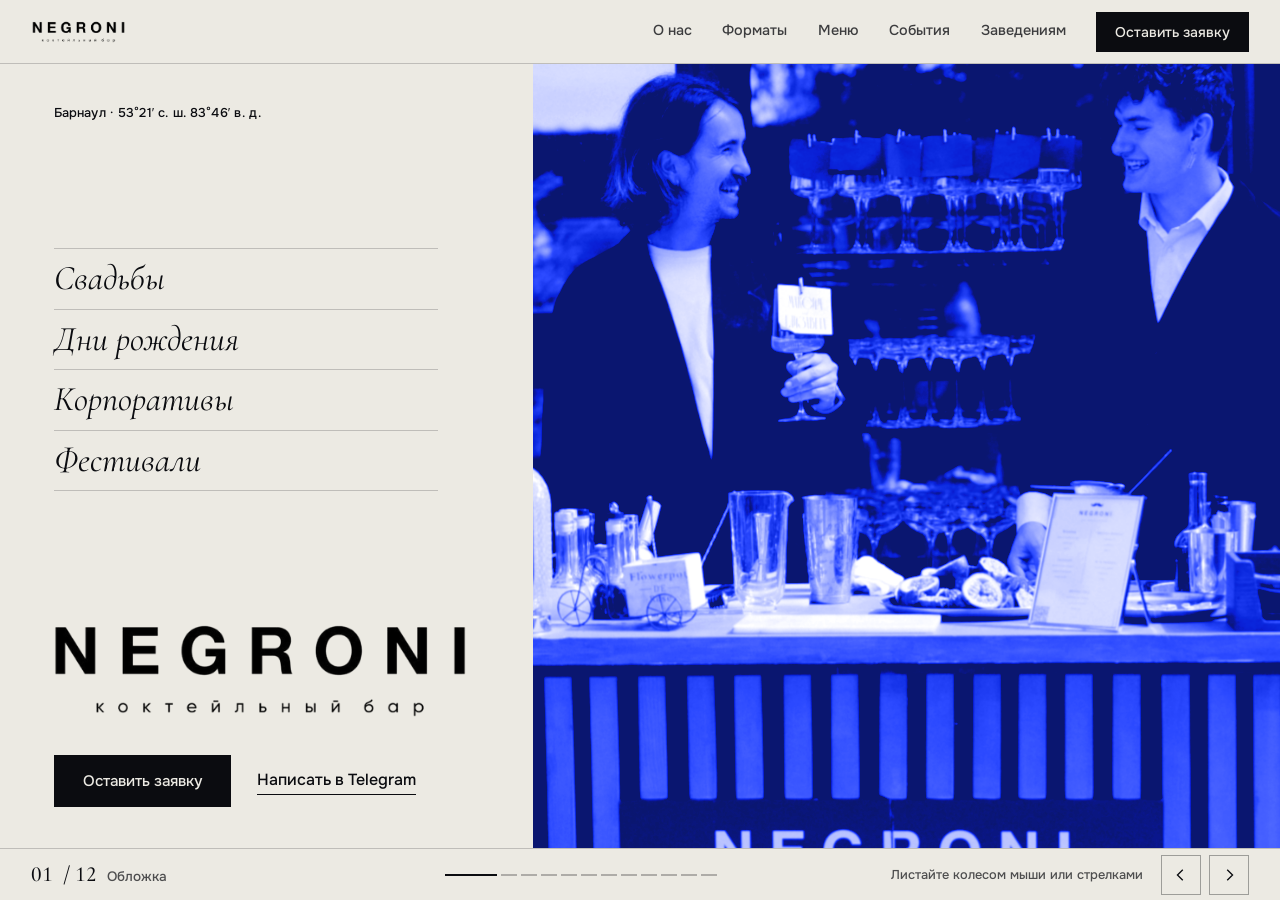
==== commit 4b612c0d: "Add files via upload" ====
--- a/index.html
+++ b/index.html
@@ -2,539 +2,781 @@
 <html lang="ru">
 <head>
 <meta charset="utf-8">
-<meta name="viewport" content="width=device-width, initial-scale=1">
-<title>Negroni — бар, который создаёт настроение</title>
-<meta name="description" content="Negroni — авторский выездной бар в Барнауле. Коктейли, барный сервис и консалтинг для частных событий и заведений.">
-<meta property="og:title" content="Negroni — бар, который создаёт настроение">
-<meta property="og:description" content="Авторские коктейли. Точная работа команды. События с характером.">
+<meta name="viewport" content="width=device-width, initial-scale=1, viewport-fit=cover">
+<title>Negroni — выездной бар в Барнауле</title>
+<meta name="description" content="Negroni: выездной бар в Барнауле. Авторские коктейли, хрустальная посуда, профессиональная команда. Свадьбы, дни рождения, корпоративы, фестивали. Оставьте заявку.">
+<meta property="og:title" content="Negroni — выездной бар в Барнауле">
+<meta property="og:description" content="Авторские коктейли и профессиональная команда на вашем событии. Консалтинг и мероприятия для заведений.">
 <meta property="og:type" content="website">
-<link rel="icon" href="data:image/svg+xml,%3Csvg xmlns='http://www.w3.org/2000/svg' viewBox='0 0 64 64'%3E%3Crect width='64' height='64' fill='%231A1714'/%3E%3Ctext x='32' y='45' font-size='38' text-anchor='middle' fill='%23D3432C' font-family='sans-serif'%3EN%3C/text%3E%3C/svg%3E">
+<meta name="theme-color" content="#ECEAE3">
+<link rel="icon" href="data:image/svg+xml,%3Csvg xmlns='http://www.w3.org/2000/svg' viewBox='0 0 64 64'%3E%3Crect width='64' height='64' fill='%231432E8'/%3E%3Ctext x='32' y='46' font-size='40' text-anchor='middle' fill='%23ECEAE3' font-family='serif'%3EN%3C/text%3E%3C/svg%3E">
 <link rel="preconnect" href="https://fonts.googleapis.com">
 <link rel="preconnect" href="https://fonts.gstatic.com" crossorigin>
-<link href="https://fonts.googleapis.com/css2?family=DM+Sans:wght@400;500;600;700&family=Manrope:wght@400;500;600;700;800&family=Playfair+Display:ital,wght@0,500;0,600;0,700;1,500;1,600&display=swap" rel="stylesheet">
+<link rel="stylesheet" href="https://fonts.googleapis.com/css2?family=Cormorant:ital,wght@0,400;0,500;0,600;1,400;1,500&family=Onest:wght@400;500;600&display=swap">
 <script type="application/ld+json">
 {"@context":"https://schema.org","@type":"LocalBusiness","name":"Negroni","description":"Выездной бар в Барнауле","telephone":"+79967076653","areaServed":"Барнаул","address":{"@type":"PostalAddress","addressLocality":"Барнаул","addressCountry":"RU"},"sameAs":["https://instagram.com/negroni_barnaul","https://t.me/Negroni_Barnaul"]}
 </script>
-<script>document.documentElement.classList.add('js');</script>
+<script>
+(function(){
+  var d=document.documentElement;
+  d.classList.add('js');
+  var r=window.matchMedia&&matchMedia('(prefers-reduced-motion: reduce)').matches;
+  if(!r)d.classList.add('fx');
+})();
+</script>
 <style>
+/*
+  Журнал. Идея: сайт как печатное издание из разворотов. Листается по горизонтали
+  (колесо мыши, стрелки, свайп); на телефоне это обычная вертикальная прокрутка.
+  Три цвета: костяная бумага, чёрные чернила и один насыщенный синий.
+  Все фото приводятся к единому синему дуотону, при наведении проявляется цвет.
+  Чтобы всегда показывать цветные фото, в config.js задайте photos: 'color'.
+*/
 :root{
-  --ink:#191714;--ink-2:#27231f;--paper:#F1EDE4;--paper-2:#E6DFD2;--white:#FCFAF6;
-  --red:#D6412A;--red-dark:#8F281F;--acid:#D9F66A;--muted:#777168;--line:rgba(25,23,20,.2);
-  --display:'Playfair Display',Georgia,serif;--body:'DM Sans','Manrope',system-ui,sans-serif;
-  --pad:clamp(20px,4.2vw,72px);--ease:cubic-bezier(.22,.72,.18,1);
+  --bone:#ECEAE3; --bone-2:#E1DFD6; --ink:#0B0C10; --blue:#1432E8; --blue-deep:#0A1670;
+  --serif:'Cormorant','Times New Roman',Georgia,serif;
+  --sans:'Onest','Helvetica Neue',Arial,sans-serif;
+  --ease:cubic-bezier(.2,.7,.1,1);
+  --topH:56px; --botH:0px;
+  --cb:var(--bone); --cf:var(--ink); --logo-f:invert(1);
   color-scheme:light;
 }
+html[data-tone="blue"]{--cb:var(--blue);--cf:var(--bone);--logo-f:none}
+html[data-tone="ink"]{--cb:var(--ink);--cf:var(--bone);--logo-f:none}
 *{box-sizing:border-box}
 [hidden]{display:none!important}
-html{scroll-behavior:smooth;-webkit-text-size-adjust:100%;scroll-padding-top:92px}
-body{margin:0;background:var(--paper);color:var(--ink);font:400 16px/1.55 var(--body);overflow-x:hidden}
+html{-webkit-text-size-adjust:100%;background:var(--bone);scroll-behavior:smooth}
+body{margin:0;background:var(--bone);color:var(--ink);font:400 1rem/1.6 var(--sans);overflow-x:hidden;-webkit-font-smoothing:antialiased}
 body.lock{overflow:hidden}
-h1,h2,h3,p,dl,dd,ul,ol,figure{margin:0}
+h1,h2,h3,p,dl,dd,dt,ul,ol,figure{margin:0}
 ul,ol{padding:0;list-style:none}
 img{max-width:100%;display:block}
 a{color:inherit}
-button,input,select,textarea{font:inherit}
-button{color:inherit}
-::selection{background:var(--acid);color:var(--ink)}
-.wrap{width:min(100%,1600px);margin-inline:auto;padding-inline:var(--pad)}
-.sec{padding-block:clamp(76px,10vw,156px)}
-section[id]{scroll-margin-top:84px}
-.eyebrow{display:flex;align-items:center;gap:12px;font-size:.7rem;font-weight:700;letter-spacing:.17em;text-transform:uppercase}
-.eyebrow:before{content:"";width:26px;height:1px;background:currentColor;opacity:.7}
-.display{font-family:var(--display);font-weight:500;letter-spacing:-.055em;line-height:.92}
-.section-head{display:flex;justify-content:space-between;align-items:flex-end;gap:30px}
-.section-head h2{font:500 clamp(3rem,7.7vw,8.5rem)/.88 var(--display);letter-spacing:-.065em;max-width:11ch}
-.section-head h2 em{color:var(--red);font-weight:500}
-.lede{max-width:390px;color:var(--muted);font-size:1rem}
-:focus-visible{outline:2px solid var(--red);outline-offset:5px}
-/* Reveal motion is restrained; the layout is expressive without requiring animation. */
-.js .rv{opacity:0;transform:translateY(24px);transition:opacity .8s var(--ease),transform .8s var(--ease);transition-delay:var(--d,0s)}
-.js .rv.in{opacity:1;transform:none}
-/* The masthead is a tight, ink-black strip — unlike a conventional centered landing-page nav. */
-.bar{position:fixed;inset:0 0 auto;z-index:50;background:rgba(25,23,20,.96);color:var(--white);border-bottom:1px solid rgba(255,255,255,.11);transition:background .3s,box-shadow .3s}
-.bar.solid{background:rgba(25,23,20,.94);box-shadow:0 12px 44px rgba(0,0,0,.14);backdrop-filter:blur(16px);-webkit-backdrop-filter:blur(16px)}
-.bar-in{min-height:78px;display:grid;grid-template-columns:1fr auto 1fr;align-items:center;gap:24px}
-.brand{display:inline-flex;align-items:center;gap:12px;text-decoration:none;justify-self:start;min-width:0}
-.brand img{width:118px;max-height:39px;object-fit:contain;object-position:left center}
-.brand-tag{font-size:.62rem;line-height:1.2;letter-spacing:.12em;text-transform:uppercase;color:#B6B0A7;border-left:1px solid #59544c;padding-left:12px;max-width:108px}
-.nav{display:flex;align-items:center;gap:clamp(14px,2vw,30px);font-size:.73rem;letter-spacing:.04em}
-.nav a:not(.btn){text-decoration:none;color:#D8D2C8;transition:color .2s}
-.nav a:not(.btn):hover{color:var(--acid)}
-.btn{position:relative;display:inline-flex;align-items:center;justify-content:center;gap:14px;min-height:52px;padding:0 23px;border:1px solid transparent;border-radius:0;background:var(--red);color:#fff;text-decoration:none;font-size:.78rem;font-weight:700;letter-spacing:.015em;cursor:pointer;overflow:hidden;transition:color .3s,background .3s,border-color .3s,transform .3s}
-.btn:after{content:'↗';font-size:1rem;transition:transform .3s var(--ease)}
-.btn:hover{background:var(--ink);color:var(--acid);transform:translateY(-2px)}
-.btn:hover:after{transform:translate(3px,-3px)}
-.btn.light{background:var(--paper);color:var(--ink)}
-.btn.light:hover{background:var(--acid);color:var(--ink)}
-.btn.outline{background:transparent;color:inherit;border-color:currentColor}
-.btn.outline:after{content:'→'}
-.btn.outline:hover{background:var(--acid);border-color:var(--acid);color:var(--ink)}
-.btn.sm{min-height:42px;padding-inline:16px;font-size:.7rem;white-space:nowrap}
-.burger{display:none;position:relative;justify-self:end;width:46px;height:46px;background:transparent;border:1px solid rgba(255,255,255,.3);cursor:pointer}
-.burger span{position:absolute;left:12px;right:12px;height:1px;background:#fff;transition:transform .3s,top .3s}
-.burger span:nth-child(1){top:18px}.burger span:nth-child(2){top:26px}
+button{font:inherit;color:inherit}
+::selection{background:var(--blue);color:var(--bone)}
+:focus-visible{outline:2px solid currentColor;outline-offset:3px}
+.micro{font:500 .8rem/1.4 var(--sans);letter-spacing:.01em;opacity:.7}
+.num{font-variant-numeric:lining-nums tabular-nums}
+
+/* кнопки и ссылки */
+.btn{--bg:var(--btn-bg,var(--ink));--fg:var(--btn-fg,var(--bone));position:relative;overflow:hidden;display:inline-flex;align-items:center;justify-content:center;min-height:52px;padding:0 28px;border:1px solid var(--bg);border-radius:0;background:var(--bg);color:var(--fg);font:500 .95rem var(--sans);text-decoration:none;cursor:pointer;transition:background .35s var(--ease),color .35s var(--ease)}
+.btn:hover{background:transparent;color:var(--bg)}
+.btn.sm{min-height:40px;padding:0 18px;font-size:.88rem}
+.btn[disabled]{opacity:.55;cursor:default}
+.tlink{font-weight:500;text-decoration:none;background:linear-gradient(currentColor,currentColor) 0 100%/100% 1px no-repeat;padding-bottom:3px;transition:background-size .5s var(--ease)}
+.tlink:hover{background-size:0 1px;background-position:100% 100%}
+.cta{display:flex;flex-wrap:wrap;gap:14px 26px;align-items:center}
+
+/* верхняя и нижняя полосы: «колонтитулы» журнала */
+.top{position:fixed;inset:0 0 auto 0;z-index:50;height:var(--topH);display:flex;align-items:center;justify-content:space-between;gap:20px;padding-inline:clamp(16px,2.4vw,40px);background:var(--cb);color:var(--cf);border-bottom:1px solid color-mix(in srgb,var(--cf) 20%,transparent);transition:background .6s var(--ease),color .6s var(--ease)}
+.top .btn{--btn-bg:var(--cf);--btn-fg:var(--cb)}
+.brand{display:block;position:relative;z-index:60}
+.brand img{height:24px;width:auto;filter:var(--logo-f);transition:filter .6s}
+.tnav{display:none;align-items:center;gap:clamp(18px,2.4vw,36px);font:500 .9rem var(--sans)}
+.tnav a:not(.btn){text-decoration:none;opacity:.78;background:linear-gradient(currentColor,currentColor) 0 100%/0 1px no-repeat;padding-bottom:3px;transition:opacity .3s,background-size .45s var(--ease)}
+.tnav a:not(.btn):hover{opacity:1;background-size:100% 1px}
+.burger{position:relative;z-index:60;width:44px;height:44px;border:0;background:transparent;cursor:pointer}
+.burger span{position:absolute;left:10px;right:10px;height:1.5px;background:currentColor;transition:transform .3s,top .3s}
+.burger span:nth-child(1){top:18px}
+.burger span:nth-child(2){top:26px}
 .burger[aria-expanded="true"] span:nth-child(1){top:22px;transform:rotate(45deg)}
 .burger[aria-expanded="true"] span:nth-child(2){top:22px;transform:rotate(-45deg)}
-.menu{position:fixed;inset:0;z-index:45;padding:110px var(--pad) 48px;background:var(--red);color:#fff;display:flex;flex-direction:column;justify-content:center;align-items:flex-start;gap:0}
-.menu a:not(.btn){font:500 clamp(3rem,10vw,7rem)/.95 var(--display);letter-spacing:-.06em;text-decoration:none;border-bottom:1px solid rgba(255,255,255,.28);width:min(100%,800px);padding:6px 0 13px;transition:padding-left .25s}
-.menu a:not(.btn):hover{padding-left:14px}
-.menu .btn{margin-top:24px}
-/* HERO: poster-like, split in unequal proportions, with an arched full-bleed photo. */
-.hero{position:relative;isolation:isolate;overflow:hidden;min-height:min(930px,100svh);padding-top:78px;background:var(--paper);display:flex;align-items:stretch}
-.hero:before{content:"";position:absolute;z-index:-1;right:3.7%;top:13%;bottom:8%;width:43%;background-image:var(--hero-img,linear-gradient(145deg,#63332a,#171714 65%));background-position:center;background-size:cover;border-radius:48% 48% 0 0;transform-origin:50% 65%;animation:heroReveal 1.3s var(--ease) both}
-.hero:after{content:"";position:absolute;z-index:-1;right:3.7%;top:13%;bottom:8%;width:43%;background:linear-gradient(180deg,rgba(18,14,11,.03),rgba(18,14,11,.34));border-radius:48% 48% 0 0;pointer-events:none}
-@keyframes heroReveal{from{opacity:.35;clip-path:inset(12% 0 0 0);transform:scale(1.04)}to{opacity:1;clip-path:inset(0);transform:scale(1)}}
-.hero-main{width:100%;min-height:inherit;display:flex;flex-direction:column;justify-content:space-between;padding-top:clamp(64px,9vw,132px);padding-bottom:28px}
-.hero-copy{position:relative;z-index:2;width:66%;margin-top:clamp(24px,5vw,72px)}
-.hero-kicker{display:flex;align-items:center;gap:12px;font-size:.68rem;letter-spacing:.17em;text-transform:uppercase;font-weight:700;margin-bottom:30px}
-.hero-kicker b{display:inline-grid;place-items:center;background:var(--acid);width:27px;height:27px;border-radius:50%;font-size:.65rem;letter-spacing:0}
-.hero h1{max-width:900px;font:500 clamp(4rem,9.2vw,9.5rem)/.79 var(--display);letter-spacing:-.075em;text-transform:uppercase}
-.hero h1 span{display:block;white-space:nowrap}
-.hero h1 .indent{padding-left:clamp(18px,5vw,82px)}
-.hero h1 em{font-weight:500;color:var(--red);text-transform:none}
-.hero-sub{margin:32px 0 0 clamp(18px,5vw,82px);display:flex;align-items:flex-end;gap:24px;max-width:480px}
-.hero-sub p{max-width:250px;font-size:.92rem;line-height:1.5;color:#5E574F}
-.hero-cta{display:flex;flex-wrap:wrap;gap:12px;margin:26px 0 0 clamp(18px,5vw,82px)}
-.hero-side-note{position:absolute;right:1.1%;top:42%;writing-mode:vertical-rl;transform:rotate(180deg);font-size:.62rem;letter-spacing:.2em;text-transform:uppercase;color:#696258}
-.hero-brand-seal{position:absolute;right:6%;top:21%;z-index:3;background:rgba(25,23,20,.76);border:1px solid rgba(255,255,255,.32);padding:13px 17px;backdrop-filter:blur(8px);-webkit-backdrop-filter:blur(8px)}
-.hero-brand-seal img{width:108px;height:auto;max-height:38px;object-fit:contain}
-.hero-stamp{position:absolute;right:35%;bottom:11%;width:108px;aspect-ratio:1;border-radius:50%;background:var(--acid);display:grid;place-items:center;text-align:center;color:var(--ink);font-size:.59rem;line-height:1.2;letter-spacing:.11em;font-weight:800;transform:rotate(10deg);z-index:3;box-shadow:0 16px 35px rgba(0,0,0,.12)}
-.hero-stamp span{display:block;font:italic 1.45rem var(--display);letter-spacing:-.04em}
-.hero-bottom{border-top:1px solid var(--line);display:grid;grid-template-columns:1.2fr 1fr 1fr 1fr;gap:18px;padding-top:18px;margin-top:clamp(44px,6vw,90px)}
-.hero-bottom .micro{font-size:.65rem;letter-spacing:.13em;text-transform:uppercase;color:var(--muted)}
-.hero-stat strong{font:500 clamp(1.8rem,3vw,3rem)/.95 var(--display);display:block;letter-spacing:-.05em}
-.hero-stat span{display:block;margin-top:7px;font-size:.68rem;color:var(--muted);text-transform:uppercase;letter-spacing:.08em}
-/* Moving type is a bold interruption, not a tiny embellishment. */
-.marquee{background:var(--red);color:#fff;overflow:hidden;border-block:1px solid rgba(0,0,0,.18);padding:18px 0 22px;white-space:nowrap}
-.marquee-track{display:flex;width:max-content;animation:marquee 32s linear infinite}
-.marquee:hover .marquee-track{animation-play-state:paused}
-.marquee span{font:500 clamp(2.4rem,5vw,5rem)/.95 var(--display);letter-spacing:-.05em;padding:0 24px}
-.marquee i{font-weight:500;color:var(--acid)}
-@keyframes marquee{to{transform:translateX(-50%)}}
-/* Work reel: one baseline, one height, no staggered cards. */
-.events-sec{background:var(--ink);color:var(--paper);padding-block:clamp(72px,9vw,132px) 28px;overflow:hidden}
-.events-top{display:grid;grid-template-columns:1fr minmax(250px,.65fr);gap:40px;align-items:end;padding-bottom:clamp(35px,5vw,65px)}
-.events-title{font:500 clamp(3.6rem,8.9vw,9.2rem)/.82 var(--display);letter-spacing:-.07em;max-width:11ch;margin-top:25px}
-.events-title em{color:var(--red);font-weight:500}
-.events-side{display:flex;flex-direction:column;align-items:flex-start;gap:24px}
-.events-side p{max-width:330px;color:#B6B0A7;font-size:.93rem}
-.events-controls{display:flex;align-items:center;gap:8px}
-.arrow{width:48px;height:48px;border-radius:50%;border:1px solid rgba(241,237,228,.4);background:transparent;color:var(--paper);display:grid;place-items:center;cursor:pointer;font-size:1.3rem;transition:background .25s,color .25s,border-color .25s}
-.arrow:hover{background:var(--acid);border-color:var(--acid);color:var(--ink)}
-.gallery{display:flex;align-items:flex-start;gap:12px;overflow-x:auto;scroll-snap-type:x mandatory;scrollbar-width:none;-webkit-overflow-scrolling:touch;margin-inline:calc(var(--pad)*-1);padding:0 var(--pad) 18px;height:auto}
-.gallery::-webkit-scrollbar{display:none}
-.gallery img{display:block;flex:0 0 clamp(260px,31vw,480px);height:clamp(340px,43vw,590px);width:clamp(260px,31vw,480px);min-width:0;align-self:flex-start;object-fit:cover;object-position:center;background:#302C26;scroll-snap-align:start;transition:filter .35s,transform .45s var(--ease)}
-.gallery img:hover{filter:saturate(1.12);transform:translateY(-4px)}
-.gallery-bottom{display:flex;justify-content:space-between;align-items:center;color:#928B82;font-size:.65rem;letter-spacing:.13em;text-transform:uppercase;padding:8px 0 0}
-/* Founder is a full editorial spread, not a standard left-photo/right-text section. */
-.founder{display:grid;grid-template-columns:minmax(0,1.05fr) minmax(0,.95fr);background:var(--paper-2);min-height:670px}
-.f-photo{position:relative;overflow:hidden;background:#332D27;min-height:540px}
-.f-photo:after{content:"BAR / PEOPLE / MOMENTS";position:absolute;left:22px;bottom:22px;background:var(--acid);color:var(--ink);padding:10px 13px;font-size:.6rem;font-weight:800;letter-spacing:.13em}
-.f-photo img{position:absolute;inset:0;width:100%;height:100%;object-fit:cover;object-position:center;filter:saturate(.76) contrast(1.04);transition:transform 1s var(--ease)}
-.f-photo:hover img{transform:scale(1.035)}
-.f-body{position:relative;display:flex;flex-direction:column;justify-content:center;align-items:flex-start;padding:clamp(38px,6.4vw,100px)}
-.f-body:before{content:"N.";position:absolute;right:5%;top:3%;font:italic 11rem/.8 var(--display);letter-spacing:-.1em;color:rgba(214,65,42,.08);pointer-events:none}
-.f-body h2{font:500 clamp(3rem,5.5vw,6.3rem)/.87 var(--display);letter-spacing:-.065em;margin-top:27px;max-width:10ch;position:relative}
-.f-body h2 em{color:var(--red);font-weight:500}
-.f-lead{font:500 clamp(1.3rem,2vw,1.7rem)/1.2 var(--display);max-width:420px;margin-top:28px}
-.f-text{max-width:490px;color:#625A51;font-size:.9rem;margin-top:17px}
-.f-body .cta{margin-top:26px}
-.facts-wrap{background:var(--paper);padding-block:0}
-.facts{display:grid;grid-template-columns:repeat(3,minmax(0,1fr));border-top:1px solid var(--line);border-bottom:1px solid var(--line)}
-.facts>div{padding:clamp(24px,3.4vw,48px) clamp(15px,2.5vw,38px);border-right:1px solid var(--line)}
-.facts>div:first-child{padding-left:0}.facts>div:last-child{border-right:0}
-.facts b{display:block;font:500 clamp(2.5rem,5.5vw,5.8rem)/.9 var(--display);letter-spacing:-.07em;color:var(--red)}
-.facts p{margin-top:13px;max-width:220px;color:var(--muted);font-size:.8rem}
-/* A loud, manifesto-like service promise combines the former included list with brand point of view. */
-.incl-sec{position:relative;overflow:hidden;background:var(--acid);color:var(--ink)}
-.incl-sec:after{content:"N";position:absolute;right:-3vw;bottom:-18vw;font:500 55vw/.7 var(--display);letter-spacing:-.12em;color:rgba(25,23,20,.05);pointer-events:none}
-.incl-grid{position:relative;z-index:1;display:grid;grid-template-columns:minmax(0,1.1fr) minmax(280px,.9fr);gap:50px 9vw;align-items:start}
-.incl-grid h2{font:500 clamp(3.5rem,8vw,8rem)/.82 var(--display);letter-spacing:-.075em;max-width:10ch;margin-top:24px}
-.incl-grid h2 em{font-weight:500;color:var(--red)}
-.incl-grid .lede{color:#565E3E;margin-top:27px;max-width:340px}
-.incl{display:grid;grid-template-columns:1fr 1fr;border-top:1px solid rgba(25,23,20,.35)}
-.incl li{min-height:145px;border-bottom:1px solid rgba(25,23,20,.35);padding:19px 14px 18px 0;font:500 clamp(1.2rem,2vw,1.8rem)/1.08 var(--display);letter-spacing:-.025em}
-.incl li:nth-child(odd){border-right:1px solid rgba(25,23,20,.35);padding-right:19px}
-.incl li:nth-child(even){padding-left:19px}
-.incl li:before{content:'↗';display:block;font:600 .85rem var(--body);margin-bottom:23px;color:var(--red)}
-.incl-note{grid-column:1/-1;margin-top:18px;font-size:.78rem;color:#5A603F}
-/* Packages: a horizontal feature reel with three distinct visual moods. */
-.slider-sec{background:var(--paper);color:var(--ink);padding-bottom:0;overflow:hidden}
-.slider-head{display:grid;grid-template-columns:minmax(0,1fr) auto;gap:30px;align-items:end}
-.slider-head h2{font:500 clamp(3.5rem,8vw,8rem)/.83 var(--display);letter-spacing:-.075em;max-width:10ch;margin-top:23px}
-.slider-head h2 em{color:var(--red);font-weight:500}
-.slider-intro{max-width:330px;color:var(--muted);font-size:.9rem;margin-top:18px}
-.ctrl{display:flex;align-items:center;gap:10px;padding-bottom:5px}
-.count{font:500 1rem var(--display);min-width:60px;white-space:nowrap;margin-right:8px}
-.count span{color:var(--red)}
-.slider-sec .arrow{border-color:rgba(25,23,20,.45);color:var(--ink)}
-.slider-sec .arrow:hover{border-color:var(--acid)}
-.track{display:flex;overflow-x:auto;scroll-snap-type:x mandatory;scrollbar-width:none;margin-top:clamp(40px,6vw,80px);-webkit-overflow-scrolling:touch}
-.track::-webkit-scrollbar{display:none}
-.slide{position:relative;flex:0 0 100%;width:100%;scroll-snap-align:start;display:grid;grid-template-columns:minmax(0,.93fr) minmax(0,1.07fr);min-height:min(780px,72vw);isolation:isolate;overflow:hidden;background:var(--ink);color:var(--paper)}
-.slide:before{position:absolute;z-index:3;top:23px;left:24px;font-size:.64rem;letter-spacing:.18em;font-weight:700;content:'NEGRONI / SERVICE';color:currentColor;mix-blend-mode:difference;pointer-events:none}
-.slide:nth-child(2){background:var(--red);color:#fff}
-.slide:nth-child(3){background:#27231F;color:var(--paper)}
-.s-photo{position:relative;grid-column:2;grid-row:1;min-height:100%;overflow:hidden;background:#43352D}
-.s-photo:after{content:"";position:absolute;inset:0;background:linear-gradient(90deg,rgba(0,0,0,.03),rgba(0,0,0,.15));pointer-events:none}
-.s-photo img{position:absolute;inset:0;width:100%;height:100%;object-fit:cover;transition:transform 1.1s var(--ease);filter:saturate(.82)}
-.slide:hover .s-photo img{transform:scale(1.035)}
-.s-body{grid-column:1;grid-row:1;display:flex;flex-direction:column;align-items:flex-start;justify-content:center;padding:clamp(32px,5.2vw,78px);padding-top:85px;min-width:0}
-.s-body:before{content:'01';font:500 clamp(3rem,6vw,6rem)/.8 var(--display);letter-spacing:-.07em;color:var(--acid);margin-bottom:clamp(28px,4vw,54px)}
-.slide:nth-child(2) .s-body:before{content:'02';color:var(--ink)}
-.slide:nth-child(3) .s-body:before{content:'03';color:var(--red)}
-.slide h3{font:500 clamp(3.5rem,7vw,7.3rem)/.82 var(--display);letter-spacing:-.075em}
-.slide .s-text{margin-top:23px;max-width:435px;color:rgba(255,255,255,.72);font-size:.91rem}
-.slide:nth-child(2) .s-text{color:rgba(255,255,255,.86)}
-.tiers{margin-top:31px;width:100%;max-width:540px}
-.tiers li{display:grid;grid-template-columns:minmax(90px,.62fr) minmax(0,1.15fr) auto;gap:12px;align-items:start;padding:15px 0;border-top:1px solid rgba(255,255,255,.27)}
-.tiers li:first-child{padding-top:15px}
-.tiers .a{font:500 clamp(1rem,1.5vw,1.3rem)/1.05 var(--display)}
-.tiers .b{font-size:.68rem;line-height:1.45;color:rgba(255,255,255,.68)}
-.tiers .c{font-size:.77rem;font-weight:700;color:var(--acid);white-space:nowrap}
-.slide:nth-child(2) .tiers .c{color:var(--acid)}
-.s-note{margin-top:18px;font-size:.71rem;color:rgba(255,255,255,.57);max-width:450px}
-.slide .cta{margin-top:26px}
-/* Cocktails as an index/editorial menu rather than generic cards. */
-.carte{background:var(--ink);color:var(--paper);position:relative;overflow:hidden}
-.carte:before{content:"";position:absolute;width:44vw;aspect-ratio:1;right:-18vw;top:-18vw;border:1px solid rgba(241,237,228,.12);border-radius:50%;box-shadow:0 0 0 55px rgba(241,237,228,.025),0 0 0 110px rgba(241,237,228,.02);pointer-events:none}
-.carte .section-head{position:relative;z-index:1;align-items:flex-end}
-.carte .section-head h2{max-width:9ch;font-size:clamp(4.3rem,10.3vw,10rem);text-transform:uppercase}
-.carte .section-head h2 em{color:var(--acid)}
-.carte .lede{color:#AAA398;max-width:300px}
-.carte .c-hint{font-size:.7rem;letter-spacing:.1em;text-transform:uppercase;color:var(--acid);margin-top:30px}
-.carte-list{position:relative;z-index:1;display:grid;grid-template-columns:repeat(2,minmax(0,1fr));column-gap:clamp(28px,6vw,90px);margin-top:35px}
-.carte-list li{border-top:1px solid rgba(241,237,228,.23);min-width:0}
-.c-item{appearance:none;width:100%;display:grid;grid-template-columns:38px minmax(0,1fr) 66px 14px;align-items:center;gap:14px;padding:17px 0 18px;background:none;border:0;text-align:left;cursor:pointer;color:inherit;min-width:0}
-.c-num{font-size:.62rem;letter-spacing:.12em;color:#81796F;align-self:start;padding-top:4px}
-.c-ico{grid-column:3;grid-row:1;width:66px;height:66px;border-radius:50%;overflow:hidden;background:#302B25;border:1px solid rgba(241,237,228,.16);transition:border-color .3s,transform .4s var(--ease)}
-.c-ico.no-img{background-image:url("data:image/svg+xml,%3Csvg xmlns='http://www.w3.org/2000/svg' viewBox='0 0 48 48' fill='none' stroke='%23D9F66A' stroke-width='1.5' stroke-linecap='round' stroke-linejoin='round'%3E%3Cpath d='M10 10h28L24 26z'/%3E%3Cpath d='M24 26v12M16 38h16'/%3E%3C/svg%3E");background-position:center;background-size:48%;background-repeat:no-repeat}
-.c-ico img{width:100%;height:100%;object-fit:contain;padding:4px;transition:transform .45s var(--ease)}
-.c-item:hover .c-ico{transform:rotate(-5deg);border-color:var(--acid)}
-.c-item:hover .c-ico img{transform:scale(1.08)}
-.c-txt{grid-column:2;display:grid;gap:4px;min-width:0}
-.c-name{font:500 clamp(1.25rem,2.3vw,2.2rem)/1.05 var(--display);letter-spacing:-.035em;transition:color .25s}
-.c-comp{font-size:.7rem;color:#A8A096;line-height:1.4}
-.c-go{grid-column:4;grid-row:1;width:9px;height:9px;border-right:1px solid var(--acid);border-top:1px solid var(--acid);transform:rotate(45deg);transition:transform .25s}
-.c-item:hover .c-name{color:var(--acid)}
-.c-item:hover .c-go{transform:translate(3px,-3px) rotate(45deg)}
-/* Cocktail detail panel */
-.cdlg{border:0;padding:0;margin:auto;width:min(1000px,calc(100vw - 28px));max-height:calc(100svh - 28px);overflow:auto;background:var(--paper);color:var(--ink);box-shadow:0 25px 100px rgba(0,0,0,.3)}
-.cdlg::backdrop{background:rgba(13,12,10,.8);backdrop-filter:blur(8px)}
-.cdlg[open]{animation:pop .35s var(--ease) both}
-@keyframes pop{from{opacity:0;transform:translateY(14px) scale(.985)}to{opacity:1;transform:none}}
-.cd-grid{display:grid;grid-template-columns:minmax(0,1fr) minmax(0,1fr);min-height:520px}
-.cdlg.nophoto .cd-grid{grid-template-columns:minmax(0,1fr)}
-.cd-photo{position:relative;min-height:420px;background:var(--acid);overflow:hidden}
-.cd-photo img{position:absolute;inset:8%;width:84%;height:84%;object-fit:contain;filter:drop-shadow(0 22px 28px rgba(20,15,10,.24))}
-.cd-body{position:relative;padding:clamp(28px,5vw,66px);display:flex;flex-direction:column;justify-content:center;align-items:flex-start;gap:20px;min-width:0}
-.cd-body:before{content:"NEGRONI / MENU";font-size:.65rem;letter-spacing:.16em;color:var(--red);font-weight:700}
-.cd-body h3{font:500 clamp(2.8rem,5vw,5rem)/.9 var(--display);letter-spacing:-.06em}
-.cd-tags{display:flex;flex-wrap:wrap;gap:7px}
-.cd-tags li{border:1px solid rgba(25,23,20,.28);padding:5px 11px;border-radius:99px;font-size:.7rem}
-.cd-body p{color:#625B51;max-width:400px}
-.cd-nav{display:flex;align-items:center;gap:12px;color:var(--muted);font-size:.73rem;letter-spacing:.12em;text-transform:uppercase}
-.cd-nav .arrow{width:39px;height:39px;border-color:rgba(25,23,20,.4);color:var(--ink)}
-.cd-nav .arrow:hover{border-color:var(--acid)}
-.cd-close{position:absolute;top:14px;right:14px;z-index:3;width:42px;height:42px;border:0;border-radius:50%;background:var(--ink);cursor:pointer;display:grid;place-items:center;color:var(--paper);font-size:1.15rem}
-/* Service for venues — an almost poster-like red block, distinct from the consumer packages. */
-.venues{background:var(--red);color:#fff;overflow:hidden;position:relative}
-.venues:after{content:"B2B";position:absolute;right:-2vw;bottom:-5vw;font:700 25vw/.8 var(--body);letter-spacing:-.1em;color:rgba(25,23,20,.07);pointer-events:none}
-.venue-grid{position:relative;z-index:1;display:grid;grid-template-columns:minmax(0,1fr) minmax(0,1fr);gap:60px 10vw;align-items:start}
-.venue-grid h2{font:500 clamp(3.5rem,8.5vw,8.8rem)/.82 var(--display);letter-spacing:-.075em;max-width:8ch;margin-top:28px}
-.venue-grid h2 em{font-weight:500;color:var(--acid)}
-.venue-grid .lede{color:rgba(255,255,255,.76);margin-top:27px;max-width:360px}
-.venue-grid .cta{margin-top:28px}
-.offers{display:grid;border-top:1px solid rgba(255,255,255,.42)}
-.offer{position:relative;border-bottom:1px solid rgba(255,255,255,.42);padding:27px 42px 29px 0;display:grid;gap:12px;transition:padding .3s var(--ease)}
-.offer:after{content:'↗';position:absolute;right:4px;top:27px;font-size:1.25rem;color:var(--acid)}
-.offer:hover{padding-left:12px}
-.offer h3{font:500 clamp(2rem,3.5vw,3.4rem)/.96 var(--display);letter-spacing:-.04em}
-.offer p{color:rgba(255,255,255,.75);max-width:440px;font-size:.88rem}
-/* FAQ */
-.faq{background:var(--paper-2)}
-.faq-grid{display:grid;grid-template-columns:minmax(0,.75fr) minmax(0,1.25fr);gap:45px 9vw;align-items:start}
-.faq-grid h2{font:500 clamp(3.5rem,7.5vw,7.5rem)/.82 var(--display);letter-spacing:-.075em;max-width:7ch}
-.faq-grid h2 em{color:var(--red);font-weight:500}
-.faq-label{margin-top:24px;font-size:.68rem;letter-spacing:.16em;text-transform:uppercase;color:var(--muted)}
-.faq-list{border-top:1px solid var(--line)}
-details.q{border-bottom:1px solid var(--line)}
-details.q summary{list-style:none;cursor:pointer;display:flex;justify-content:space-between;align-items:center;gap:20px;padding-block:22px;font:500 clamp(1.25rem,2.2vw,1.9rem)/1.1 var(--display);letter-spacing:-.025em}
+.menu{position:fixed;inset:0;z-index:45;background:var(--ink);color:var(--bone);display:flex;flex-direction:column;justify-content:center;gap:2px;padding:90px 24px 40px}
+.menu a:not(.btn){font:500 clamp(2.2rem,11vw,3.4rem)/1.15 var(--serif);text-decoration:none;padding-block:4px}
+.menu .btn{--btn-bg:var(--bone);--btn-fg:var(--ink);margin-top:26px;align-self:flex-start}
+
+.bot{position:fixed;inset:auto 0 0 0;z-index:50;height:var(--botH);display:none;align-items:center;justify-content:space-between;gap:20px;padding-inline:clamp(16px,2.4vw,40px);background:var(--cb);color:var(--cf);border-top:1px solid color-mix(in srgb,var(--cf) 20%,transparent);transition:background .6s var(--ease),color .6s var(--ease)}
+.folio{display:flex;align-items:baseline;gap:10px;font:500 1.35rem/1 var(--serif);min-width:15rem}
+.folio b{font-weight:500}
+.folio i{font:500 .85rem var(--sans);font-style:normal;opacity:.7}
+.ticks{display:flex;align-items:center;gap:4px}
+.tick{position:relative;width:16px;height:32px;padding:0;border:0;background:none;cursor:pointer;transition:width .5s var(--ease)}
+.tick::before{content:"";position:absolute;left:0;right:0;top:50%;height:2px;margin-top:-1px;background:currentColor;opacity:.28;transition:opacity .3s}
+.tick:hover::before{opacity:.7}
+.tick.on{width:52px}
+.tick.on::before{opacity:1}
+.pager{display:flex;align-items:center;gap:8px;min-width:15rem;justify-content:flex-end}
+.pager .hint{font:500 .8rem var(--sans);opacity:.7;margin-right:10px}
+.arr{width:40px;height:40px;display:grid;place-items:center;border:1px solid color-mix(in srgb,var(--cf) 35%,transparent);background:transparent;cursor:pointer;transition:background .3s,color .3s,border-color .3s}
+.arr:hover{background:var(--cf);color:var(--cb);border-color:var(--cf)}
+.arr svg{width:16px;height:16px}
+
+/* разворот: общее */
+.track{padding-top:var(--topH)}
+.sp{position:relative;overflow:hidden;scroll-margin-top:var(--topH)}
+.tone-bone{background:var(--bone);color:var(--ink)}
+.tone-bone2{background:var(--bone-2);color:var(--ink)}
+.tone-blue{background:var(--blue);color:var(--bone);--btn-bg:var(--bone);--btn-fg:var(--blue)}
+.tone-ink{background:var(--ink);color:var(--bone);--btn-bg:var(--bone);--btn-fg:var(--ink)}
+.pg{position:relative;padding:48px 20px}
+h2{font:500 clamp(2.6rem,12vw,4.4rem)/.95 var(--serif);letter-spacing:-.02em;text-wrap:balance}
+.lede{margin-top:22px;max-width:30rem;opacity:.78}
+.note{font-size:.9rem;opacity:.7;max-width:34rem}
+
+/* фото: дуотон и проявление цвета */
+.duo{position:relative;overflow:hidden;isolation:isolate;background:var(--blue-deep)}
+.duo>img{position:absolute;inset:0;width:100%;height:100%;object-fit:cover;filter:grayscale(1) contrast(1.12);transition:filter 1s var(--ease)}
+.duo::before,.duo::after{content:"";position:absolute;inset:0;pointer-events:none;transition:opacity 1s var(--ease)}
+.duo::before{background:var(--blue);mix-blend-mode:color;z-index:1}
+.duo::after{background:var(--blue-deep);mix-blend-mode:lighten;z-index:2}
+@media (hover:hover){
+  .duo:hover>img{filter:none}
+  .duo:hover::before,.duo:hover::after{opacity:0}
+}
+html.color .duo>img{filter:none}
+html.color .duo::before,html.color .duo::after{opacity:0}
+
+/* появление */
+.fx .sp .split .wi{transform:translateY(112%);transition:transform 1.1s var(--ease);transition-delay:calc(var(--i)*70ms + var(--d0,.15s))}
+.fx .sp.on .split .wi{transform:none}
+.w{display:inline-block;overflow:hidden;vertical-align:top;padding:.14em .03em .2em;margin:-.14em -.03em -.2em}
+.wi{display:inline-block}
+.js .rv{opacity:0;transform:translateY(18px);transition:opacity .9s var(--ease),transform .9s var(--ease);transition-delay:calc(var(--d,0)*1s + .35s)}
+.js .sp.on .rv{opacity:1;transform:none}
+.fx .wipe{clip-path:inset(0 100% 0 0);transition:clip-path 1.3s var(--ease)}
+.fx .sp.on .wipe{clip-path:inset(0 0 0 0)}
+
+/* обложка */
+.cv{display:flex;flex-direction:column}
+.cv-l{display:contents}
+.cv-bot,.cv-list,.cv .micro{padding-inline:20px}
+.cv-bot{order:1;padding-top:36px;padding-bottom:28px}
+.cv .ph{order:2}
+.cv-list{order:3;margin-top:28px}
+.cv .micro{order:4;padding-block:24px 36px}
+.cv-list{display:grid;gap:0;font:400 clamp(1.7rem,7vw,2.2rem)/1.2 var(--serif);font-style:italic}
+.cv-list li{padding-block:8px;border-top:1px solid var(--hair2,rgba(11,12,16,.2))}
+.cv-list li:last-child{border-bottom:1px solid rgba(11,12,16,.2)}
+.mark{font:700 clamp(2.4rem,9vw,6rem)/1 var(--sans)}
+.mark img{width:min(34rem,86vw);height:auto;filter:invert(1);margin-left:-1.5%}
+.cv-bot{display:grid;gap:30px}
+.cv .ph{aspect-ratio:4/5;max-height:72svh}
+.cv .ph img{object-position:50% 35%}
+
+/* основатель */
+.fd{display:flex;flex-direction:column}
+.fd .ph{aspect-ratio:4/5;max-height:80svh}
+.fd-r{display:flex;flex-direction:column;gap:26px}
+.greet{font:600 .95rem/1.3 var(--sans);letter-spacing:0}
+.lead{font:400 clamp(1.9rem,8vw,2.8rem)/1.08 var(--serif);font-style:italic;max-width:30rem}
+.cols{display:grid;gap:16px;max-width:36rem;font-size:1rem;line-height:1.62;color:rgba(11,12,16,.8)}
+.facts{display:grid;grid-template-columns:repeat(3,minmax(0,1fr));gap:16px;border-top:1px solid rgba(11,12,16,.2);padding-top:18px}
+.facts b{display:block;font:500 clamp(1.7rem,7vw,2.4rem)/1 var(--serif);font-variant-numeric:lining-nums tabular-nums}
+.facts p{margin-top:8px;font-size:.82rem;line-height:1.4;opacity:.7}
+.fd.nophoto .fd-r{max-width:60rem}
+
+/* форматы */
+.fm{display:flex;flex-direction:column}
+.fm .ph{aspect-ratio:4/5;max-height:80svh}
+.fm-b{display:flex;flex-direction:column;align-items:flex-start;gap:20px}
+.fm-name{font:500 clamp(3.4rem,17vw,6rem)/.9 var(--serif);letter-spacing:-.03em}
+.fm-text{max-width:32rem;opacity:.8}
+.spec{width:100%;max-width:40rem;border-top:1px solid rgba(11,12,16,.9)}
+.spec li{display:grid;grid-template-columns:auto minmax(0,1fr) auto;gap:2px 16px;align-items:baseline;padding-block:14px;border-bottom:1px solid rgba(11,12,16,.2)}
+.spec .g{font:500 1.3rem/1.2 var(--serif);white-space:nowrap}
+.spec .d{font-size:.88rem;opacity:.7}
+.spec .pr{font:500 1.5rem/1.2 var(--serif);white-space:nowrap;font-variant-numeric:lining-nums tabular-nums;color:var(--blue)}
+
+/* что входит */
+.inc{display:flex;flex-direction:column}
+.inc-l,.inc-r{padding:48px 20px}
+.incl li{padding-block:18px;border-top:1px solid rgba(236,234,227,.35);font:400 clamp(1.8rem,7.5vw,2.8rem)/1.1 var(--serif)}
+.incl li:last-child{border-bottom:1px solid rgba(236,234,227,.35)}
+.inc .note{margin-top:20px}
+
+/* события */
+.ev{display:flex;flex-direction:column;padding:48px 0 40px}
+.ev-h{display:flex;flex-wrap:wrap;justify-content:space-between;align-items:flex-end;gap:12px 24px;padding:0 20px 28px}
+.strip{display:flex;gap:6px;overflow-x:auto;scrollbar-width:none;padding-inline:20px;-webkit-overflow-scrolling:touch;scroll-snap-type:x proximity}
+.strip::-webkit-scrollbar{display:none}
+.sl{position:relative;flex:0 0 62vw;aspect-ratio:3/4;padding:0;border:0;cursor:pointer;scroll-snap-align:start}
+
+/* меню */
+.mn{display:flex;flex-direction:column}
+.stage{display:none}
+.mn-r{padding:48px 20px}
+.carte-list{display:grid;grid-template-columns:minmax(0,1fr);margin-top:30px;border-top:1px solid rgba(11,12,16,.9)}
+.carte-list li{border-bottom:1px solid rgba(11,12,16,.2)}
+.c-item{appearance:none;width:100%;display:grid;grid-template-columns:56px minmax(0,1fr) auto;gap:16px;align-items:center;padding:10px 0;background:none;border:0;text-align:left;cursor:pointer;color:inherit}
+.c-ico{width:56px;height:56px;overflow:hidden;background:var(--bone-2)}
+.c-ico.no-img{background-image:url("data:image/svg+xml,%3Csvg xmlns='http://www.w3.org/2000/svg' viewBox='0 0 48 48' fill='none' stroke='%230B0C10' stroke-opacity='.5' stroke-width='2' stroke-linecap='round' stroke-linejoin='round'%3E%3Cpath d='M10 10h28L24 26z'/%3E%3Cpath d='M24 26v12M16 38h16'/%3E%3C/svg%3E");background-position:center;background-size:52%;background-repeat:no-repeat}
+.c-ico img{width:100%;height:100%;object-fit:contain;padding:4px;transition:transform .5s var(--ease)}
+.c-item:hover .c-ico img{transform:scale(1.15) rotate(-5deg)}
+.c-txt{display:grid;gap:2px;min-width:0}
+.c-name{font:500 1.55rem/1.1 var(--serif);transition:color .3s}
+.c-item:hover .c-name{color:var(--blue)}
+.c-comp{font-size:.84rem;line-height:1.35;opacity:.68}
+.c-go{width:9px;height:9px;border-right:1.5px solid currentColor;border-top:1.5px solid currentColor;transform:rotate(45deg);margin-right:4px;opacity:.6;transition:transform .3s var(--ease)}
+.c-item:hover .c-go{transform:translateX(4px) rotate(45deg)}
+.c-hint{margin-top:12px;font-size:.88rem;opacity:.65}
+
+/* для заведений */
+.vn{display:flex;flex-direction:column}
+.vn-l,.vn-r{padding:48px 20px}
+.vn-l .cta{margin-top:30px}
+.offers{display:grid;gap:28px}
+.offer{border-top:1px solid rgba(11,12,16,.9);padding-top:20px;display:grid;gap:12px;align-content:start}
+.offer h3{font:500 clamp(1.9rem,8vw,2.8rem)/1.02 var(--serif);letter-spacing:-.015em}
+.offer p{opacity:.78;max-width:26rem}
+
+/* вопросы */
+.fq{display:flex;flex-direction:column}
+.fq-l,.fq-r{padding:48px 20px}
+details.q{border-top:1px solid rgba(11,12,16,.2)}
+details.q:first-child{border-top:1px solid rgba(11,12,16,.9)}
+details.q:last-child{border-bottom:1px solid rgba(11,12,16,.2)}
+details.q summary{list-style:none;cursor:pointer;display:flex;justify-content:space-between;align-items:center;gap:20px;padding-block:20px;font:500 clamp(1.3rem,5.4vw,1.9rem)/1.15 var(--serif)}
 details.q summary::-webkit-details-marker{display:none}
-details.q summary:after{content:'+';flex:none;width:30px;height:30px;border:1px solid rgba(25,23,20,.35);border-radius:50%;display:grid;place-items:center;font:400 1.2rem var(--body);transition:transform .3s,background .3s}
-details.q[open] summary:after{content:'−';background:var(--acid);transform:rotate(180deg);border-color:var(--acid)}
-details.q p{padding:0 45px 24px 0;max-width:600px;color:#686157;font-size:.9rem}
-/* Contact: a dark editorial close with prominent typographic invitation. */
-.req{background:var(--ink);color:var(--paper);position:relative;overflow:hidden;color-scheme:dark}
-.req:before{content:"LET’S TALK";position:absolute;left:-.03em;top:5%;font:500 19vw/.8 var(--display);letter-spacing:-.09em;color:rgba(241,237,228,.035);white-space:nowrap;pointer-events:none}
-.req .req-grid{position:relative;z-index:1;display:grid;grid-template-columns:minmax(0,.85fr) minmax(0,1.15fr);gap:60px 10vw;align-items:start}
-.req h2{font:500 clamp(4rem,9vw,9rem)/.8 var(--display);letter-spacing:-.08em;max-width:8ch;margin-top:27px}
-.req h2 em{color:var(--acid);font-weight:500}
-.req .lede{color:#B5ADA1;margin-top:28px;max-width:340px}
-.contacts{display:flex;flex-direction:column;align-items:flex-start;gap:12px;margin-top:38px}
-.contacts a{font-size:.84rem;text-decoration:none;border-bottom:1px solid rgba(241,237,228,.38);padding-bottom:4px;transition:color .2s,border-color .2s}
-.contacts a:hover{color:var(--acid);border-color:var(--acid)}
-#reqForm{display:grid;gap:26px;padding-top:12px}
-.tabs{display:inline-grid;grid-auto-flow:column;justify-self:start;max-width:100%;border:1px solid rgba(241,237,228,.28);padding:4px;gap:3px}
-.tabs label{position:relative;cursor:pointer;color:var(--paper);font-size:.75rem;font-weight:700;letter-spacing:.03em}
-.tabs input{position:absolute;inset:0;width:100%;height:100%;min-height:0;margin:0;padding:0;border:0;opacity:0;cursor:pointer}
-.tabs input:focus{outline:none}
-.tabs span{display:block;padding:12px 17px;transition:background .2s,color .2s}
-.tabs input:checked+span{background:var(--acid);color:var(--ink)}
-.tabs input:focus-visible+span{outline:2px solid var(--paper);outline-offset:3px}
-.row2{display:grid;grid-template-columns:repeat(2,minmax(0,1fr));gap:25px}
-.group{display:grid;gap:24px}
-.field{display:grid;gap:5px;min-width:0}
-.field>label{font-size:.7rem;letter-spacing:.09em;text-transform:uppercase;color:#ADA599}
-.opt{font-weight:400;text-transform:none;letter-spacing:0}
-input,select,textarea{width:100%;min-height:48px;padding:10px 0;border:0;border-bottom:1px solid #6C665D;border-radius:0;background:transparent;color:var(--paper);font:400 1rem var(--body);transition:border-color .2s}
-select{appearance:none;-webkit-appearance:none;padding-right:26px;background:url("data:image/svg+xml,%3Csvg xmlns='http://www.w3.org/2000/svg' width='14' height='9' viewBox='0 0 14 9'%3E%3Cpath d='M1 1l6 6 6-6' fill='none' stroke='%23F1EDE4' stroke-width='1.6'/%3E%3C/svg%3E") right 4px center no-repeat}
-select option{color:var(--ink);background:var(--paper)}
-textarea{min-height:105px;resize:vertical}
-input::placeholder,textarea::placeholder{color:#80796F}
-input:focus,select:focus,textarea:focus{outline:none;border-bottom-color:var(--acid)}
+details.q summary::after{content:"";flex:none;width:12px;height:12px;background:linear-gradient(currentColor,currentColor) center/100% 1.5px no-repeat,linear-gradient(currentColor,currentColor) center/1.5px 100% no-repeat;transition:transform .4s var(--ease)}
+details.q[open] summary::after{transform:rotate(135deg)}
+details.q summary:hover{color:var(--blue)}
+details.q p{padding-bottom:22px;max-width:36rem;opacity:.78}
+
+/* заявка */
+.rq{display:flex;flex-direction:column;color-scheme:dark}
+.rq-l,.rq-r{padding:48px 20px}
+.contacts{display:grid;gap:12px;margin-top:30px;justify-items:start;font-weight:500}
+form{display:grid;gap:22px}
+.group{display:grid;gap:22px}
+.row2{display:grid;grid-template-columns:repeat(2,minmax(0,1fr));gap:22px}
+.field{display:grid;gap:0;min-width:0}
+label{font-size:.82rem;font-weight:500;opacity:.8}
+.opt{font-weight:400;opacity:.8}
+input,select,textarea{width:100%;min-height:46px;padding:10px 0 8px;border:0;border-bottom:1.5px solid rgba(236,234,227,.55);border-radius:0;background:transparent;color:var(--bone);font:400 1.05rem var(--sans);transition:border-color .3s}
+select{appearance:none;-webkit-appearance:none;padding-right:26px;background:url("data:image/svg+xml,%3Csvg xmlns='http://www.w3.org/2000/svg' width='14' height='9' viewBox='0 0 14 9'%3E%3Cpath d='M1 1l6 6 6-6' fill='none' stroke='%23ECEAE3' stroke-width='1.6'/%3E%3C/svg%3E") right 2px center no-repeat}
+select option{color:var(--ink);background:var(--bone)}
+textarea{min-height:84px;resize:none}
+input::placeholder,textarea::placeholder{color:rgba(236,234,227,.45)}
+input:focus,select:focus,textarea:focus{outline:none;border-bottom-color:#fff;box-shadow:0 1.5px 0 0 #fff}
+.tabs{display:inline-grid;grid-auto-flow:column;justify-self:start;max-width:100%;border:1px solid rgba(236,234,227,.5)}
+.tabs label{position:relative;cursor:pointer;color:var(--bone);font-size:.92rem;font-weight:500;opacity:1}
+.tabs input{position:absolute;inset:0;width:100%;height:100%;min-height:0;margin:0;padding:0;border:0;opacity:0;cursor:pointer;box-shadow:none}
+.tabs input:focus{outline:none;box-shadow:none}
+.tabs span{display:block;padding:11px 22px;transition:background .3s,color .3s}
+.tabs input:checked + span{background:var(--bone);color:var(--blue)}
+.tabs input:focus-visible + span{outline:2px solid var(--bone);outline-offset:2px}
 .hp{position:absolute;left:-9999px;width:1px;height:1px;opacity:0;pointer-events:none}
-.consent{font-size:.72rem;color:#9D958A;max-width:420px}
-.status{min-height:1.5em;font-size:.85rem}
-.status.ok{background:var(--acid);color:var(--ink);padding:12px 15px}
-.status.err{background:#F3DAD6;color:#5A1B14;padding:12px 15px;border-left:4px solid #A5392E}
-.req .btn{min-width:195px}
-/* Footer with a simple oversized sign-off. */
-footer{background:#11100E;color:var(--paper);padding-block:30px 38px;border-top:1px solid #39342D}
-.foot{display:grid;grid-template-columns:1fr auto;gap:25px;align-items:end}
-.foot-logo{display:block;width:125px;max-height:45px;object-fit:contain;object-position:left center}
-.foot .small{margin-top:14px;color:#898279;font-size:.67rem;letter-spacing:.08em;text-transform:uppercase}
-.foot nav{display:flex;flex-wrap:wrap;gap:10px 25px;justify-content:flex-end}
-.foot nav a{font-size:.73rem;text-decoration:none;color:#C8C0B4}
-.foot nav a:hover{color:var(--acid)}
-.footer-bottom{margin-top:26px;padding-top:17px;border-top:1px solid #332F29;display:flex;justify-content:space-between;gap:20px;color:#777067;font-size:.62rem;letter-spacing:.12em;text-transform:uppercase}
-@media(min-width:1500px){.hero h1{font-size:clamp(8.5rem,9.2vw,10.5rem)}.hero-main{padding-top:150px}}
-@media(max-width:1050px){
- .bar-in{grid-template-columns:1fr auto}.nav{display:none}.bar-in>.btn.sm{display:none}.burger{display:block}
- .hero:before,.hero:after{right:3%;width:43%;top:17%;bottom:12%}.hero-copy{width:74%}.hero h1{font-size:clamp(4rem,10vw,7.5rem)}.hero-stamp{right:32%;bottom:14%;width:90px}
- .slide{min-height:700px}.s-body{padding:36px}.tiers li{grid-template-columns:minmax(80px,.55fr) minmax(0,1.1fr) auto;gap:9px}
- .venue-grid{gap:45px 6vw}.req .req-grid{gap:45px 6vw}
-}
-@media(max-width:760px){
- :root{--pad:22px}
- .sec{padding-block:78px}
- .bar-in{min-height:68px}.brand img{width:105px}.brand-tag{font-size:.55rem;max-width:90px}
- .hero{min-height:880px;min-height:100svh;padding-top:68px}.hero:before,.hero:after{top:25%;bottom:22%;right:0;width:65%;border-radius:48% 0 0 0;opacity:.94}.hero:after{width:65%}
- .hero-main{padding-top:58px;padding-bottom:22px}.hero-copy{width:100%;margin-top:22px}.hero-kicker{font-size:.58rem;margin-bottom:24px}.hero h1{font-size:clamp(3.85rem,15.5vw,7.2rem);line-height:.8}.hero h1 .indent{padding-left:6vw}.hero h1 span{white-space:normal}.hero-sub{margin:25px 0 0 6vw;max-width:350px;display:block}.hero-sub p{color:#443F38;font-size:.84rem;max-width:240px;text-shadow:0 1px 4px rgba(241,237,228,.28)}.hero-cta{margin-left:6vw;gap:8px}.hero-cta .btn{min-height:47px;padding-inline:15px;font-size:.72rem}.hero-side-note{right:7px;top:37%;font-size:.54rem}.hero-brand-seal{right:5%;top:28%;padding:9px 12px}.hero-brand-seal img{width:82px}.hero-stamp{right:18%;bottom:23%;width:76px;font-size:.5rem}
- .hero-bottom{grid-template-columns:repeat(3,minmax(0,1fr));gap:11px;margin-top:46px;padding-top:14px}.hero-bottom>.micro{display:none}.hero-stat strong{font-size:clamp(1.65rem,6vw,2.5rem)}.hero-stat span{font-size:.55rem;letter-spacing:.04em}
- .marquee{padding-block:14px 17px}.marquee span{font-size:2.4rem;padding-inline:14px}
- .events-top{grid-template-columns:1fr;gap:23px}.events-title{font-size:clamp(3.5rem,14.5vw,6.5rem);max-width:9ch}.events-side{flex-direction:row;align-items:flex-end;justify-content:space-between}.events-side p{max-width:245px;font-size:.82rem}.arrow{width:43px;height:43px}.gallery{gap:9px}.gallery img{flex-basis:78vw;width:78vw;height:clamp(310px,98vw,470px)}
- .founder{grid-template-columns:1fr}.f-photo{min-height:0;aspect-ratio:4/4.1;max-height:700px}.f-body{padding:45px 24px 56px}.f-body h2{font-size:clamp(3.4rem,12vw,5.8rem)}.f-lead{font-size:1.45rem}.facts>div{padding:23px 12px 23px 0}.facts b{font-size:clamp(2rem,7vw,3.7rem)}.facts p{font-size:.69rem}
- .incl-grid{grid-template-columns:1fr;gap:38px}.incl-grid h2{font-size:clamp(4rem,15vw,7rem)}.incl li{min-height:130px;font-size:1.35rem}
- .slider-head{grid-template-columns:1fr;gap:24px}.slider-head h2{font-size:clamp(3.7rem,14vw,6.9rem)}.slider-head .ctrl{justify-self:start}.slide{grid-template-columns:1fr;min-height:0}.s-photo{grid-column:1;grid-row:1;min-height:0;height:clamp(290px,88vw,510px)}.s-body{grid-column:1;grid-row:2;padding:34px 24px 43px}.s-body:before{font-size:3.8rem;margin-bottom:28px}.slide h3{font-size:clamp(4rem,15vw,6.8rem)}.slide .s-text{font-size:.85rem;margin-top:18px}.tiers{margin-top:25px}.tiers li{grid-template-columns:minmax(76px,.55fr) minmax(0,1.2fr) auto;gap:9px}.tiers .a{font-size:1.05rem}.tiers .b{font-size:.65rem}.tiers .c{font-size:.68rem}.s-note{font-size:.67rem}
- .carte .section-head{display:block}.carte .section-head h2{font-size:clamp(4.2rem,16vw,7.5rem)}.carte .lede{margin-top:24px}.carte-list{grid-template-columns:1fr;gap:0;margin-top:28px}.c-item{grid-template-columns:30px minmax(0,1fr) 60px 12px;gap:10px;padding-block:13px}.c-ico{width:60px;height:60px}.c-name{font-size:1.5rem}.c-comp{font-size:.69rem}
- .cd-grid{grid-template-columns:1fr}.cd-photo{min-height:0;aspect-ratio:4/3}.cd-body{padding:28px 24px 32px;gap:15px}.cd-body h3{font-size:3.1rem}.cdlg{max-height:calc(100svh - 16px);width:calc(100vw - 16px)}
- .venue-grid{grid-template-columns:1fr;gap:43px}.venue-grid h2{font-size:clamp(4rem,15vw,7.5rem)}.offer{padding-block:22px}.offer h3{font-size:2.2rem}
- .faq-grid{grid-template-columns:1fr;gap:32px}.faq-grid h2{font-size:clamp(4rem,14vw,6.8rem)}.faq-label{margin-top:17px}
- .req .req-grid{grid-template-columns:1fr;gap:42px}.req h2{font-size:clamp(4.2rem,16vw,7.5rem)}.req .lede{margin-top:20px}.contacts{display:grid;grid-template-columns:1fr 1fr;gap:12px 20px;margin-top:27px}
- .row2{grid-template-columns:1fr;gap:22px}.tabs{width:100%;grid-auto-columns:1fr;grid-auto-flow:column}.tabs span{text-align:center;padding-inline:9px;font-size:.68rem}
- .foot{grid-template-columns:1fr;align-items:start}.foot nav{justify-content:flex-start}.footer-bottom{flex-direction:column;gap:7px}
-}
-@media(max-width:390px){
- .hero h1{font-size:3.55rem}.hero-cta{flex-direction:column;align-items:flex-start}.hero-cta .btn{min-width:190px}.hero-stamp{right:12%;bottom:24%;width:68px}.hero:before,.hero:after{width:72%}.hero-stat span{font-size:.49rem}.tiers li{grid-template-columns:1fr auto}.tiers .b{grid-column:1/-1;grid-row:2}.tiers .c{grid-column:2;grid-row:1}.incl li{font-size:1.2rem}.tabs span{font-size:.62rem}
-}
-@media(prefers-reduced-motion:reduce){
- html{scroll-behavior:auto}.js .rv{opacity:1;transform:none;transition:none;animation:none!important}.marquee-track{animation:none}.hero:before{animation:none}*{transition:none!important;scroll-behavior:auto!important}
+.consent{font-size:.82rem;opacity:.7;max-width:32rem}
+.status{min-height:1.4em;font-weight:500}
+.status.ok{background:var(--bone);color:var(--blue);padding:12px 16px}
+.status.err{background:#F6D9D3;color:#5A1B14;padding:12px 16px;border-left:4px solid #A5392E}
+
+/* последняя страница */
+.end{display:flex;flex-direction:column;justify-content:space-between;gap:36px;padding:56px 20px 36px}
+.end-top{display:flex;flex-wrap:wrap;justify-content:space-between;align-items:flex-start;gap:24px 48px}
+.end nav{display:flex;flex-wrap:wrap;align-items:flex-start;gap:12px 28px}
+.big{font:500 clamp(4.6rem,24vw,9rem)/.8 var(--serif);letter-spacing:-.04em;white-space:nowrap;margin-left:-.04em;user-select:none;width:max-content;max-width:none}
+.end .small{font-size:.85rem;opacity:.7;margin-top:14px}
+
+/* курсор */
+.cur{position:fixed;left:0;top:0;width:12px;height:12px;margin:-6px 0 0 -6px;border-radius:50%;background:#fff;mix-blend-mode:difference;pointer-events:none;z-index:400;opacity:0;transition:width .35s var(--ease),height .35s var(--ease),margin .35s var(--ease),opacity .3s}
+.has-cur .cur{opacity:1}
+.cur.big{width:78px;height:78px;margin:-39px 0 0 -39px}
+.cur.down{width:6px;height:6px;margin:-3px 0 0 -3px}
+
+/* окна */
+dialog{border:0;padding:0;margin:auto;color:var(--ink);background:var(--bone)}
+dialog::backdrop{background:rgba(11,12,16,.72)}
+.cdlg{width:min(60rem,calc(100vw - 20px));max-height:calc(100svh - 20px);overflow:auto}
+.cdlg[open]{animation:pop .5s var(--ease) both}
+@keyframes pop{from{opacity:0;transform:translateY(16px)}to{opacity:1;transform:none}}
+.cd-grid{display:grid;grid-template-columns:minmax(0,1fr)}
+.cd-photo{position:relative;min-height:0;aspect-ratio:4/3;background:var(--blue)}
+.cd-photo img{position:absolute;inset:8%;width:84%;height:84%;object-fit:contain;filter:drop-shadow(0 22px 24px rgba(0,0,60,.4))}
+.cdlg.nophoto .cd-photo{display:none}
+.cd-body{padding:28px 22px 32px;display:flex;flex-direction:column;justify-content:center;align-items:flex-start;gap:16px;min-width:0}
+.cd-body h3{font:500 clamp(2.2rem,8vw,3.6rem)/1 var(--serif);letter-spacing:-.02em}
+.cd-tags{display:flex;flex-wrap:wrap;gap:6px}
+.cd-tags li{border:1px solid rgba(11,12,16,.35);padding:3px 12px;font-size:.88rem}
+.cd-body p{opacity:.78;max-width:28rem}
+.cd-nav{display:flex;align-items:center;gap:10px;font:500 1.1rem var(--serif)}
+.cd-nav .arr{width:38px;height:38px}
+.cdlg .btn{--btn-bg:var(--ink);--btn-fg:var(--bone)}
+.x{position:absolute;top:10px;right:10px;z-index:3;width:44px;height:44px;border:0;background:var(--bone);cursor:pointer;display:grid;place-items:center;color:var(--ink)}
+.x svg{width:16px;height:16px}
+.lb{width:100vw;height:100svh;max-width:none;max-height:none;background:var(--ink);color:var(--bone)}
+.lb[open]{display:grid;place-items:center;animation:pop .4s var(--ease) both}
+.lb img{max-width:calc(100vw - 24px);max-height:calc(100svh - 120px);width:auto;height:auto;object-fit:contain}
+.lb .x{background:var(--bone)}
+.lb-nav{position:absolute;left:0;right:0;bottom:18px;display:flex;justify-content:center;align-items:center;gap:14px;font:500 1.15rem var(--serif)}
+.lb-nav .arr{color:var(--bone);border-color:rgba(236,234,227,.4)}
+.lb-nav .arr:hover{background:var(--bone);color:var(--ink)}
+
+/* вёрстка разворотов: компьютер */
+@media (min-width:1024px) and (min-height:640px){
+  :root{--topH:64px;--botH:52px;--u:min(1vw,1.55vh);--fl:14px}
+  @media (max-height:780px){:root{--u:min(1vw,1.42vh);--fl:12.5px} .sp>div{padding-block:calc(var(--u)*2.2)}}
+  html,body{height:100%;overflow:hidden}
+  html{scroll-behavior:auto}
+  .tnav{display:flex}
+  .burger,.menu{display:none!important}
+  .bot{display:flex}
+  .track{position:fixed;inset:var(--topH) 0 var(--botH) 0;padding:0;display:flex;overflow-x:auto;overflow-y:hidden;scroll-snap-type:x mandatory;scrollbar-width:none;overscroll-behavior:contain}
+  .track::-webkit-scrollbar{display:none}
+  .sp{flex:0 0 100%;width:100%;height:100%;scroll-snap-align:start;scroll-snap-stop:always;display:grid;scroll-margin-top:0}
+  .end{display:flex}
+  .pg{padding:calc(var(--u)*3.4) calc(var(--u)*4.2);overflow-y:auto;scrollbar-width:none}
+  .pg::-webkit-scrollbar{display:none}
+  h2{font-size:calc(var(--u)*6);line-height:.94}
+  .lede{font-size:max(var(--fl),calc(var(--u)*1.2));margin-top:calc(var(--u)*1.8);max-width:calc(var(--u)*30)}
+  .note{font-size:max(var(--fl),calc(var(--u)*.98))}
+  .sp h2{transform:translate3d(calc(var(--p,0)*-7vw),0,0)}
+  .duo>img{scale:1.16;transform:translate3d(calc(var(--p,0)*-3vw),0,0)}
+  .sl>img{scale:1;transform:none}
+
+  /* обложка */
+  .cv{grid-template-columns:5fr 7fr;flex-direction:row}
+  .cv-l{display:flex;flex-direction:column;justify-content:space-between;gap:calc(var(--u)*2);padding:calc(var(--u)*3.2) calc(var(--u)*4.2)}
+  .cv-bot,.cv-list,.cv .micro{padding:0;margin:0;order:0}
+  .cv .ph{order:0}
+  .cv-list{font-size:calc(var(--u)*2.7);max-width:calc(var(--u)*30)}
+  .cv-list li{padding-block:calc(var(--u)*.7)}
+  .mark img{width:min(calc(var(--u)*34),100%)}
+  .cv .ph{aspect-ratio:auto;max-height:none;height:100%}
+  .cv-bot{gap:calc(var(--u)*2.4)}
+
+  /* основатель */
+  .fd{grid-template-columns:5.2fr 6.8fr;flex-direction:row}
+  .fd .ph{aspect-ratio:auto;max-height:none;height:100%}
+  .fd.nophoto{grid-template-columns:1fr}
+  .fd-r{justify-content:center;gap:calc(var(--u)*1.55)}
+  .greet{font-size:max(var(--fl),calc(var(--u)*1.2))}
+  .lead{font-size:calc(var(--u)*2.9);max-width:calc(var(--u)*36)}
+  .cols{grid-template-columns:1fr 1fr;gap:calc(var(--u)*2.4);max-width:calc(var(--u)*56);font-size:max(var(--fl),calc(var(--u)*1.04));line-height:1.55}
+  .cols p:first-child::first-letter{font:500 calc(var(--u)*5.2)/.8 var(--serif);float:left;padding:.06em .1em 0 0;color:var(--blue)}
+  .facts{max-width:calc(var(--u)*56);gap:calc(var(--u)*2);padding-top:calc(var(--u)*1.3)}
+  .facts b{font-size:calc(var(--u)*3.1)}
+  .facts p{font-size:max(12px,calc(var(--u)*.95))}
+
+  /* форматы */
+  .fm{grid-template-columns:1fr 1fr;flex-direction:row}
+  .fm .ph{aspect-ratio:auto;max-height:none;height:100%}
+  .fm.rev .ph{order:2}
+  .fm.nophoto{grid-template-columns:1fr}
+  .fm-b{justify-content:center;gap:calc(var(--u)*1.8)}
+  .fm-name{font-size:min(calc(var(--u)*10.5),9.4vw)}
+  .fm-text{font-size:max(var(--fl),calc(var(--u)*1.2));max-width:calc(var(--u)*34)}
+  .spec{max-width:calc(var(--u)*44)}
+  .spec li{padding-block:calc(var(--u)*1)}
+  .spec .g{font-size:calc(var(--u)*2)}
+  .spec .d{font-size:max(var(--fl),calc(var(--u)*.98))}
+  .spec .pr{font-size:calc(var(--u)*2.5)}
+  .fm .cta{margin-top:calc(var(--u)*.4)}
+
+  /* что входит */
+  .inc{grid-template-columns:5fr 7fr;flex-direction:row}
+  .inc-l,.inc-r{padding:calc(var(--u)*3.4) calc(var(--u)*4.2);display:flex;flex-direction:column;justify-content:center}
+  .incl li{font-size:calc(var(--u)*4.2);padding-block:calc(var(--u)*1.7)}
+
+  /* события */
+  .ev{padding:calc(var(--u)*3.2) 0 0;grid-template-rows:auto 1fr}
+  .ev{display:grid}
+  .ev-h{padding:0 calc(var(--u)*4.2) calc(var(--u)*2.2)}
+  .strip{padding:0;gap:6px;overflow:hidden;height:100%;scroll-snap-type:none}
+  .sl{flex:1 1 0;min-width:0;aspect-ratio:auto;transition:flex-grow .9s var(--ease)}
+  .sl.act{flex-grow:7}
+
+  /* меню */
+  .mn{grid-template-columns:4.6fr 7.4fr;flex-direction:row}
+  .stage{display:block;position:relative;background:var(--blue);color:var(--bone);overflow:hidden}
+  .st-img{position:absolute;inset:6% 8% 22% 8%;display:grid;place-items:center}
+  .st-img img{max-width:100%;max-height:100%;object-fit:contain;filter:drop-shadow(0 30px 30px rgba(0,0,50,.45))}
+  .st-img img.pop{animation:stpop .7s var(--ease) both}
+  @keyframes stpop{from{opacity:0;transform:translateY(24px) scale(.97)}to{opacity:1;transform:none}}
+  .st-cap{position:absolute;left:calc(var(--u)*3.4);right:calc(var(--u)*3.4);bottom:calc(var(--u)*3);display:grid;gap:6px}
+  .st-cap b{font:500 calc(var(--u)*4.4)/.95 var(--serif);letter-spacing:-.02em;font-weight:500}
+  .st-cap span{font-size:max(var(--fl),calc(var(--u)*1));opacity:.8}
+  .stage.noimg .st-img{display:none}
+  .mn-r{padding:calc(var(--u)*2.6) calc(var(--u)*4.2) calc(var(--u)*2.2);display:flex;flex-direction:column;overflow-y:auto;scrollbar-width:none}
+  .mn-r h2{font-size:calc(var(--u)*4.8)}
+  .mn-r .lede{max-width:calc(var(--u)*46);margin-top:calc(var(--u)*1)}
+  .c-hint{margin-top:calc(var(--u)*.6)}
+  .carte-list{grid-template-columns:repeat(2,minmax(0,1fr));column-gap:calc(var(--u)*3);margin-top:calc(var(--u)*1.4);flex:1;min-height:0;grid-auto-rows:minmax(0,1fr)}
+  .carte-list li{display:flex}
+  .c-item{padding:calc(var(--u)*.4) 0;grid-template-columns:calc(var(--u)*4.6) minmax(0,1fr) auto;gap:calc(var(--u)*1.2)}
+  .c-ico{width:calc(var(--u)*4.6);height:calc(var(--u)*4.6)}
+  .c-name{font-size:calc(var(--u)*2)}
+  .c-comp{font-size:max(12px,calc(var(--u)*.92))}
+
+  /* для заведений */
+  .vn{grid-template-columns:5fr 7fr;flex-direction:row}
+  .vn-l{display:flex;flex-direction:column;justify-content:center;padding:calc(var(--u)*3.4) calc(var(--u)*4.2)}
+  .vn-r{display:flex;align-items:center;padding:calc(var(--u)*3.4) calc(var(--u)*4.2)}
+  .offers{grid-template-columns:1fr 1fr;gap:calc(var(--u)*3);width:100%}
+  .offer{padding-top:calc(var(--u)*2);gap:calc(var(--u)*1.2)}
+  .offer h3{font-size:calc(var(--u)*3.6)}
+  .offer p{font-size:max(var(--fl),calc(var(--u)*1.15))}
+  .vn::after{content:"";position:absolute;left:-12vw;bottom:-22vw;width:36vw;height:36vw;border:1px solid rgba(20,50,232,.5);border-radius:50%;pointer-events:none}
+
+  /* вопросы */
+  .fq{grid-template-columns:4fr 8fr;flex-direction:row}
+  .fq-l{display:flex;flex-direction:column;justify-content:center;padding:calc(var(--u)*3.4) calc(var(--u)*4.2)}
+  .fq-r{display:flex;flex-direction:column;justify-content:center;padding:calc(var(--u)*3.4) calc(var(--u)*4.2)}
+  details.q summary{font-size:calc(var(--u)*2.2);padding-block:calc(var(--u)*1.5)}
+  details.q p{font-size:max(var(--fl),calc(var(--u)*1.15))}
+
+  /* заявка */
+  .rq{grid-template-columns:5fr 7fr;flex-direction:row}
+  .rq-l{display:flex;flex-direction:column;justify-content:center;padding:calc(var(--u)*3.4) calc(var(--u)*4.2)}
+  .rq-r{display:flex;flex-direction:column;justify-content:center;padding:calc(var(--u)*2.4) calc(var(--u)*4.2);overflow-y:auto;scrollbar-width:none}
+  form{gap:calc(var(--u)*1.5);max-width:calc(var(--u)*52);width:100%}
+  .group{gap:calc(var(--u)*1.5)}
+  .row2{gap:calc(var(--u)*2)}
+
+  /* последняя страница */
+  .end{padding:calc(var(--u)*3.4) calc(var(--u)*4.2) calc(var(--u)*2.4)}
+  .big{font-size:22vw;margin-bottom:-.06em}
+
+  /* окна */
+  .cd-grid{grid-template-columns:minmax(0,1fr) minmax(0,1fr)}
+  .cd-photo{aspect-ratio:auto;min-height:28rem}
+  .cd-body{padding:clamp(28px,4vw,52px)}
+}
+@media (max-width:520px){
+  .row2{grid-template-columns:minmax(0,1fr)}
+  .cta .btn{width:100%}
+  .spec li{grid-template-columns:minmax(0,1fr) auto}
+  .spec .d{grid-column:1 / -1;order:3}
+  .c-item{grid-template-columns:52px minmax(0,1fr) auto;gap:14px}
+  .c-ico{width:52px;height:52px}
+}
+@media (prefers-reduced-motion:reduce){
+  html{scroll-behavior:auto}
+  .js .rv{opacity:1;transform:none;transition:none}
+  .fx .wipe{clip-path:none}
+  .cdlg[open],.lb[open]{animation:none}
+  *{transition:none!important}
 }
 </style>
 </head>
 <body>
-<header class="bar" id="bar">
-  <div class="wrap bar-in">
-    <a class="brand" href="#hero" aria-label="Negroni — в начало страницы">
-      <img src="img/logo-light.png" alt="Negroni" onerror="this.replaceWith(document.createTextNode('NEGRONI'))">
-      <span class="brand-tag">Mobile bar<br>Barnaul · 2021</span>
-    </a>
-    <nav class="nav" aria-label="Основная навигация">
-      <a href="#events">События</a><a href="#about">О нас</a><a href="#format">Форматы</a><a href="#carte">Коктейли</a><a href="#venues">Для заведений</a>
-    </nav>
-    <a class="btn sm" href="#request">Обсудить событие</a>
-    <button class="burger" id="burger" type="button" aria-label="Открыть меню" aria-expanded="false" aria-controls="menu"><span></span><span></span></button>
-  </div>
+
+<div class="cur" aria-hidden="true"></div>
+
+<header class="top" id="top">
+  <a class="brand" href="#hero" aria-label="Negroni, на обложку"><img src="img/logo-light.png" alt="Negroni, коктейльный бар" onerror="this.replaceWith(document.createTextNode('NEGRONI'))"></a>
+  <nav class="tnav" aria-label="Разделы">
+    <a href="#about">О нас</a>
+    <a href="#format">Форматы</a>
+    <a href="#carte">Меню</a>
+    <a href="#events">События</a>
+    <a href="#venues">Заведениям</a>
+    <a class="btn sm" href="#request">Оставить заявку</a>
+  </nav>
+  <button class="burger" id="burger" type="button" aria-label="Открыть меню" aria-expanded="false" aria-controls="menu"><span></span><span></span></button>
 </header>
 <div class="menu" id="menu" hidden>
-  <a href="#events">События</a><a href="#about">О нас</a><a href="#format">Форматы</a><a href="#carte">Коктейли</a><a href="#venues">Для заведений</a><a class="btn light" href="#request">Обсудить событие</a>
+  <a href="#about">О нас</a>
+  <a href="#format">Форматы</a>
+  <a href="#carte">Меню</a>
+  <a href="#events">События</a>
+  <a href="#venues">Заведениям</a>
+  <a class="btn" href="#request">Оставить заявку</a>
 </div>
 
-<main>
-  <section class="hero" id="hero" aria-labelledby="hero-title">
-    <div class="wrap hero-main">
-      <div class="hero-copy">
-        <div class="hero-kicker"><b>N</b> Авторский выездной бар · Барнаул</div>
-        <h1 id="hero-title"><span>БОЛЬШЕ,</span><span class="indent">ЧЕМ</span><span><em>коктейли.</em></span></h1>
-        <div class="hero-sub"><p>Мы превращаем бар в часть события — с собственным вкусом, визуальным языком и атмосферой, которую хочется продлить.</p></div>
-        <div class="hero-cta"><a class="btn" href="#request">Создать событие</a><a class="btn outline" href="#format">Выбрать формат</a></div>
+<main class="track" id="track" aria-label="Журнал Negroni">
+
+  <!-- обложка -->
+  <section class="sp cv tone-bone" id="hero" data-tone="bone" data-name="Обложка">
+    <div class="pg cv-l">
+      <p class="micro rv">Барнаул · 53°21′ с. ш. 83°46′ в. д.</p>
+      <ul class="cv-list rv" style="--d:.1" aria-label="Для каких событий">
+        <li>Свадьбы</li><li>Дни рождения</li><li>Корпоративы</li><li>Фестивали</li>
+      </ul>
+      <div class="cv-bot rv" style="--d:.2">
+        <h1 class="mark"><img src="img/logo-light.png" alt="Negroni, коктейльный бар" onerror="this.replaceWith(document.createTextNode('NEGRONI'))"></h1>
+        <div class="cta">
+          <a class="btn" href="#request">Оставить заявку</a>
+          <a class="tlink" data-link="tg" href="#request">Написать в Telegram</a>
+        </div>
       </div>
-      <div class="hero-side-note" aria-hidden="true">Taste / theatre / timing / Negroni</div>
-      <div class="hero-brand-seal" aria-hidden="true"><img src="img/logo-light.png" alt=""></div>
-      <div class="hero-stamp" aria-hidden="true">MADE FOR<br><span>moments</span>NOT ROUTINE</div>
-      <div class="hero-bottom">
-        <div class="micro">Хороший вечер<br>не бывает случайным.</div>
-        <div class="hero-stat"><strong>2021</strong><span>Год основания</span></div>
-        <div class="hero-stat"><strong>200+</strong><span>Проведённых событий</span></div>
-        <div class="hero-stat"><strong>01</strong><span>Команда, отвечающая за всё</span></div>
+    </div>
+    <figure class="ph duo wipe" data-cur><img src="img/hero.jpg" alt="" onerror="this.remove()"></figure>
+  </section>
+
+  <!-- слово основателя -->
+  <section class="sp fd tone-bone" id="about" data-tone="bone" data-name="Основатель">
+    <figure class="ph duo wipe" data-cur><img src="img/founder.jpg" alt="Александр Осипов, основатель Negroni" onerror="this.closest('.sp').classList.add('nophoto');this.closest('.ph').remove()"></figure>
+    <div class="pg fd-r">
+      <h2 class="greet rv">Привет, я Александр Осипов</h2>
+      <p class="lead rv" style="--d:.08">В 2021 году я создал уникальный выездной бар «NEGRONI».</p>
+      <div class="cols rv" style="--d:.16">
+        <p>Концепция моего проекта максимально проста, она держится на трёх правилах: вкус, качество и эстетика. Опираясь на опыт работы в лучших барах региона, я выработал уникальную миксологию напитков. Коктейли бара «NEGRONI» создаются по вкусовым предпочтениям клиента и отвечают высокому требованию к продукту.</p>
+        <p>Я держу под личным контролем все этапы: от подготовки до реализации. Моя команда — мои единомышленники. Это лучшие в своей профессии ребята, которые поддерживают имидж компании на высоком уровне. Совместно мы создаём уникальную атмосферу гостеприимства и показываем высокий сервис. В зависимости от задач мы предлагаем три пакета услуг, каждый из которых будет максимально точно отвечать потребностям клиента.</p>
       </div>
+      <div class="facts rv" style="--d:.24">
+        <div><b>2021</b><p>Год основания бара.</p></div>
+        <div><b data-count="200" data-suffix="+">200+</b><p>Проведённых мероприятий: от камерных свадеб до брендовых фестивалей.</p></div>
+        <div><b>Барнаул</b><p>И пригород. Доставка по городу входит в готовые предложения.</p></div>
+      </div>
+      <div class="cta rv" style="--d:.3"><a class="btn" href="#request">Обсудить событие</a></div>
     </div>
   </section>
 
-  <div class="marquee" aria-hidden="true"><div class="marquee-track">
-    <span>Вкус <i>×</i> эстетика <i>×</i> точность</span><span>Вкус <i>×</i> эстетика <i>×</i> точность</span><span>Вкус <i>×</i> эстетика <i>×</i> точность</span><span>Вкус <i>×</i> эстетика <i>×</i> точность</span>
-  </div></div>
-
-  <section class="events-sec" id="events">
-    <div class="wrap events-top rv">
-      <div><div class="eyebrow">01 / Живые моменты</div><h2 class="events-title">СОБЫТИЯ,<br>КОТОРЫЕ <em>ПОМНЯТ.</em></h2></div>
-      <div class="events-side"><p>От камерных свадеб до крупных событий. Не постановочная картинка, а моменты, ради которых всё и затевается.</p><div class="events-controls"><button class="arrow" id="gprev" type="button" aria-label="Назад">←</button><button class="arrow" id="gnext" type="button" aria-label="Вперёд">→</button></div></div>
-    </div>
-    <div class="gallery" id="gallery" tabindex="0" aria-label="Фотографии с мероприятий">
-      <img src="img/event-1.jpg" alt="Фото с мероприятия 1" loading="lazy">
-      <img src="img/event-2.jpg" alt="Фото с мероприятия 2" loading="lazy">
-      <img src="img/event-3.jpg" alt="Фото с мероприятия 3" loading="lazy">
-      <img src="img/event-4.jpg" alt="Фото с мероприятия 4" loading="lazy">
-      <img src="img/event-5.jpg" alt="Фото с мероприятия 5" loading="lazy">
-      <img src="img/event-6.jpg" alt="Фото с мероприятия 6" loading="lazy">
-      <img src="img/event-7.jpg" alt="Фото с мероприятия 7" loading="lazy">
-      <img src="img/event-8.jpg" alt="Фото с мероприятия 8" loading="lazy">
-      <img src="img/event-9.jpg" alt="Фото с мероприятия 9" loading="lazy">
-      <img src="img/event-10.jpg" alt="Фото с мероприятия 10" loading="lazy">
-      <img src="img/event-11.jpg" alt="Фото с мероприятия 11" loading="lazy">
-      <img src="img/event-12.jpg" alt="Фото с мероприятия 12" loading="lazy">
-    </div>
-    <div class="wrap gallery-bottom"><span>NEGRONI — EVENT DIARY</span><span>Листайте, чтобы смотреть дальше ↔</span></div>
+  <!-- формат 1 -->
+  <section class="sp fm tone-bone" id="format" data-tone="bone" data-name="Premium">
+    <figure class="ph duo wipe" data-cur><img src="img/format-premium.jpg" alt="Бар Premium на мероприятии" loading="lazy" onerror="this.closest('.sp').classList.add('nophoto');this.closest('.ph').remove()"></figure>
+    <div class="pg fm-b">
+      <p class="micro rv">Форматы — 1 из 3</p>
+      <h2 class="fm-name split">Premium</h2>
+      <p class="fm-text rv" style="--d:.06">Выездной бар «под ключ». Сопровождаем вас на всех этапах подготовки: авторская концепция коктейлей, хрустальная посуда, профессиональная команда и высокий уровень обслуживания.</p>
+      <ul class="spec rv" style="--d:.14">
+        <li><span class="g">30 гостей</span><span class="d">90 коктейлей, 3 вида · 5 ч · 1 бармен</span><span class="pr">69 000 ₽</span></li>
+        <li><span class="g">50 гостей</span><span class="d">120 коктейлей, 4 вида · 5 ч · 2 бармена</span><span class="pr">75 000 ₽</span></li>
+        <li><span class="g">70 гостей</span><span class="d">150 коктейлей, 5 видов · 5 ч · 2 бармена</span><span class="pr">78 000 ₽</span></li>
+      </ul>
+      <p class="note rv" style="--d:.2">Цены с доставкой по Барнаулу. Доставка и монтаж барной стойки оплачиваются отдельно. Время работы и объём можно изменить, обсудим при заключении договора.</p>
+    </div>
   </section>
 
-  <section id="about">
-    <div class="founder" id="founder">
-      <figure class="f-photo"><img src="img/founder.jpg" alt="Александр Осипов, основатель Negroni" loading="lazy" onerror="document.getElementById('founder').classList.add('nophoto');this.parentNode.remove()"></figure>
-      <div class="f-body">
-        <div class="eyebrow rv">02 / За баром</div>
-        <h2 class="rv">Всё начинается с <em>личного</em> отношения.</h2>
-        <p class="f-lead rv">Привет, я Александр Осипов. В 2021 году я создал выездной бар NEGRONI.</p>
-        <p class="f-text rv">Концепция моего проекта максимально проста, она держится на трёх правилах: вкус, качество и эстетика. Опираясь на опыт работы в лучших барах региона, я выработал уникальную миксологию напитков. Коктейли бара «NEGRONI» создаются по вкусовым предпочтениям клиента и отвечают высоким требованиям к продукту.</p>
-        <p class="f-text rv">Я держу под личным контролем все этапы: от подготовки до реализации. Моя команда — мои единомышленники. Это лучшие в своей профессии ребята, которые поддерживают имидж компании на высоком уровне. Вместе мы создаём атмосферу гостеприимства и высокий сервис. В зависимости от задач предлагаем три пакета услуг, которые отвечают потребностям клиента.</p>
-        <div class="cta rv"><a class="btn" href="#request">Познакомиться ближе</a></div>
+  <!-- формат 2 -->
+  <section class="sp fm rev tone-bone2" id="thematic" data-tone="bone" data-name="Thematic">
+    <figure class="ph duo wipe" data-cur><img src="img/format-thematic.jpg" alt="Тематическое оформление бара" loading="lazy" onerror="this.closest('.sp').classList.add('nophoto');this.closest('.ph').remove()"></figure>
+    <div class="pg fm-b">
+      <p class="micro rv">Форматы — 2 из 3</p>
+      <h2 class="fm-name split">Thematic</h2>
+      <p class="fm-text rv" style="--d:.06">Оформляем барную стойку и напитки под тему вашего события и воплощаем смелые идеи. Подскажем, как это выглядит лучше всего.</p>
+      <ul class="spec rv" style="--d:.14">
+        <li><span class="g">Стилизация</span><span class="d">Стойка и напитки в тему события</span><span class="pr"></span></li>
+        <li><span class="g">Ваши идеи</span><span class="d">Воплощаем то, что вы придумали</span><span class="pr"></span></li>
+        <li><span class="g">Стоимость</span><span class="d">Считаем индивидуально, персонализация оплачивается отдельно</span><span class="pr"></span></li>
+      </ul>
+      <div class="cta rv" style="--d:.2"><a class="btn" href="#request">Обсудить идею</a></div>
+    </div>
+  </section>
+
+  <!-- формат 3 -->
+  <section class="sp fm tone-bone" id="express" data-tone="bone" data-name="Express">
+    <figure class="ph duo wipe" data-cur><img src="img/format-express.jpg" alt="Бар Express на мероприятии" loading="lazy" onerror="this.closest('.sp').classList.add('nophoto');this.closest('.ph').remove()"></figure>
+    <div class="pg fm-b">
+      <p class="micro rv">Форматы — 3 из 3</p>
+      <h2 class="fm-name split">Express</h2>
+      <p class="fm-text rv" style="--d:.06">Для событий с ограниченным бюджетом или когда бар нужен срочно, например через несколько дней. Меню на выбор из авторской карты. Работаем в городе и пригороде.</p>
+      <ul class="spec rv" style="--d:.14">
+        <li><span class="g">30 гостей</span><span class="d">50 коктейлей · 2 ч · 1 бармен</span><span class="pr">30 000 ₽</span></li>
+        <li><span class="g">50 гостей</span><span class="d">100 коктейлей · 3 ч · 2 бармена</span><span class="pr">40 000 ₽</span></li>
+        <li><span class="g">70 гостей</span><span class="d">150 коктейлей · 3 ч · 2 бармена</span><span class="pr">50 000 ₽</span></li>
+      </ul>
+      <p class="note rv" style="--d:.2">Цены с доставкой по Барнаулу.</p>
+    </div>
+  </section>
+
+  <!-- что входит -->
+  <section class="sp inc tone-blue" id="included" data-tone="blue" data-name="Что входит">
+    <div class="inc-l">
+      <h2 class="split">Что входит</h2>
+      <p class="lede rv">В готовые предложения уже заложено всё, что нужно для работы бара.</p>
+    </div>
+    <div class="inc-r">
+      <ul class="incl rv" style="--d:.1">
+        <li>Хрустальная посуда</li>
+        <li>Украшения и лёд</li>
+        <li>Ингредиенты и расходники</li>
+        <li>10% безалкогольных напитков в каждом кейсе</li>
+      </ul>
+      <p class="note rv" style="--d:.2">Эксклюзивные предложения оплачиваются отдельно.</p>
+    </div>
+  </section>
+
+  <!-- события -->
+  <section class="sp ev tone-ink" id="events" data-tone="ink" data-name="События">
+    <div class="ev-h">
+      <h2 class="split">События</h2>
+      <p class="micro rv">Нажмите на кадр, чтобы открыть.</p>
+    </div>
+    <div class="strip" id="strip" aria-label="Фотографии с мероприятий">
+      <button class="sl duo wipe" type="button" data-cur aria-label="Открыть фото 1"><img src="img/event-1.jpg" alt="Фото с мероприятия" loading="lazy"></button>
+      <button class="sl duo wipe" type="button" data-cur aria-label="Открыть фото 2"><img src="img/event-2.jpg" alt="Фото с мероприятия" loading="lazy"></button>
+      <button class="sl duo wipe" type="button" data-cur aria-label="Открыть фото 3"><img src="img/event-3.jpg" alt="Фото с мероприятия" loading="lazy"></button>
+      <button class="sl duo wipe" type="button" data-cur aria-label="Открыть фото 4"><img src="img/event-4.jpg" alt="Фото с мероприятия" loading="lazy"></button>
+      <button class="sl duo wipe" type="button" data-cur aria-label="Открыть фото 5"><img src="img/event-5.jpg" alt="Фото с мероприятия" loading="lazy"></button>
+      <button class="sl duo wipe" type="button" data-cur aria-label="Открыть фото 6"><img src="img/event-6.jpg" alt="Фото с мероприятия" loading="lazy"></button>
+      <button class="sl duo wipe" type="button" data-cur aria-label="Открыть фото 7"><img src="img/event-7.jpg" alt="Фото с мероприятия" loading="lazy"></button>
+      <button class="sl duo wipe" type="button" data-cur aria-label="Открыть фото 8"><img src="img/event-8.jpg" alt="Фото с мероприятия" loading="lazy"></button>
+      <button class="sl duo wipe" type="button" data-cur aria-label="Открыть фото 9"><img src="img/event-9.jpg" alt="Фото с мероприятия" loading="lazy"></button>
+      <button class="sl duo wipe" type="button" data-cur aria-label="Открыть фото 10"><img src="img/event-10.jpg" alt="Фото с мероприятия" loading="lazy"></button>
+      <button class="sl duo wipe" type="button" data-cur aria-label="Открыть фото 11"><img src="img/event-11.jpg" alt="Фото с мероприятия" loading="lazy"></button>
+      <button class="sl duo wipe" type="button" data-cur aria-label="Открыть фото 12"><img src="img/event-12.jpg" alt="Фото с мероприятия" loading="lazy"></button>
+    </div>
+  </section>
+
+  <!-- меню -->
+  <section class="sp mn tone-bone" id="carte" data-tone="bone" data-name="Меню">
+    <div class="stage" id="stage" aria-hidden="true">
+      <div class="st-img"><img id="stImg" alt=""></div>
+      <div class="st-cap"><b id="stName"></b><span id="stComp"></span></div>
+    </div>
+    <div class="mn-r">
+      <div>
+        <h2 class="split">Меню</h2>
+        <p class="lede rv">Основа, которую мы подстраиваем под ваше событие. Итоговый список согласуем с вами заранее.</p>
+        <p class="c-hint rv">Нажмите на коктейль, чтобы посмотреть фото и описание.</p>
       </div>
-    </div>
-    <div class="wrap facts-wrap"><div class="facts rv">
-      <div><b>2021</b><p>Год, когда всё началось.</p></div>
-      <div><b>200+</b><p>Мероприятий — от камерных свадеб до брендовых фестивалей.</p></div>
-      <div><b>Барнаул</b><p>Город и пригород. Доставка по городу включена в готовые предложения.</p></div>
-    </div></div>
+      <!--
+        Фото коктейлей лежат в папке img/menu. В data-photo указано имя без расширения:
+        сайт сам ищет файл в порядке .png, .webp, .jpg. Описание можно менять в data-desc.
+      -->
+      <ul class="carte-list rv" id="carteList" style="--d:.1">
+        <li><button type="button" class="c-item" data-photo="img/menu/mary-on" data-desc="Томатная основа с джином, клубникой и малиной. Овощная нота встречается с ягодной сладостью."><span class="c-ico"></span><span class="c-txt"><span class="c-name">Mary on</span><span class="c-comp">Томат, джин, клубника, малина</span></span><span class="c-go" aria-hidden="true"></span></button></li>
+        <li><button type="button" class="c-item" data-photo="img/menu/rosa-in-flower" data-desc="Цветочный коктейль на джине. Личи и роза."><span class="c-ico"></span><span class="c-txt"><span class="c-name">Rosa in flower</span><span class="c-comp">Джин, личи, роза</span></span><span class="c-go" aria-hidden="true"></span></button></li>
+        <li><button type="button" class="c-item" data-photo="img/menu/mirtillo-cocco" data-desc="Черничная водка с ванилью и кокосовым муссом. Ягодный вкус и мягкая кремовая текстура."><span class="c-ico"></span><span class="c-txt"><span class="c-name">Mirtillo-cocco</span><span class="c-comp">Водка черника, ваниль, мусс кокосовый</span></span><span class="c-go" aria-hidden="true"></span></button></li>
+        <li><button type="button" class="c-item" data-photo="img/menu/bramble" data-desc="Ягодный джиновый коктейль: клубничный джин, ежевика и лайм."><span class="c-ico"></span><span class="c-txt"><span class="c-name">Bramble</span><span class="c-comp">Джин клубничный, ежевика, лайм</span></span><span class="c-go" aria-hidden="true"></span></button></li>
+        <li><button type="button" class="c-item" data-photo="img/menu/negroni" data-desc="Горьковатая классика из трёх компонентов: джин, вермут и биттер."><span class="c-ico"></span><span class="c-txt"><span class="c-name">Negroni</span><span class="c-comp">Вермут, биттер, джин</span></span><span class="c-go" aria-hidden="true"></span></button></li>
+        <li><button type="button" class="c-item" data-photo="img/menu/inchigo" data-desc="Водка с ванилью и виноградом, дополненная сливовым соджу."><span class="c-ico"></span><span class="c-txt"><span class="c-name">Inchigo</span><span class="c-comp">Водка, ваниль, виноград, соджу сливовая</span></span><span class="c-go" aria-hidden="true"></span></button></li>
+        <li><button type="button" class="c-item" data-photo="img/menu/tocco-tenero" data-desc="Лёгкий коктейль с фейхоа и рислингом на водке, подаётся с содовой."><span class="c-ico"></span><span class="c-txt"><span class="c-name">Tocco Tenero</span><span class="c-comp">Фейхоа, рислинг, водка, содовая</span></span><span class="c-go" aria-hidden="true"></span></button></li>
+        <li><button type="button" class="c-item" data-photo="img/menu/porn-star" data-desc="Тропический коктейль с маракуйей и ванильной водкой, подаётся с проссеко."><span class="c-ico"></span><span class="c-txt"><span class="c-name">Porn Star</span><span class="c-comp">Ванильная водка, маракуйя, проссеко</span></span><span class="c-go" aria-hidden="true"></span></button></li>
+        <li><button type="button" class="c-item" data-photo="img/menu/bellini" data-desc="Классика из персика и проссеко."><span class="c-ico"></span><span class="c-txt"><span class="c-name">Bellini</span><span class="c-comp">Персик, проссеко</span></span><span class="c-go" aria-hidden="true"></span></button></li>
+        <li><button type="button" class="c-item" data-photo="img/menu/ai-to-makoto" data-desc="Текила с дыней и лаймом."><span class="c-ico"></span><span class="c-txt"><span class="c-name">Ai to makoto</span><span class="c-comp">Текила, дыня, лайм</span></span><span class="c-go" aria-hidden="true"></span></button></li>
+        <li><button type="button" class="c-item" data-photo="img/menu/mai-tai" data-desc="Тропическая классика на чёрном роме с миндалём, карамелью, лаймом и цитрусовым ликёром."><span class="c-ico"></span><span class="c-txt"><span class="c-name">Mai-Tai</span><span class="c-comp">Ром чёрный, карамель, миндаль, лайм, цитрусовый ликёр</span></span><span class="c-go" aria-hidden="true"></span></button></li>
+        <li><button type="button" class="c-item" data-photo="img/menu/monica-belluci" data-desc="Тропический коктейль с ананасом и маракуйей на джине, подаётся с пеной."><span class="c-ico"></span><span class="c-txt"><span class="c-name">Monica Belluci</span><span class="c-comp">Ананас, джин, маракуйя, цитрусовый ликёр, пена</span></span><span class="c-go" aria-hidden="true"></span></button></li>
+      </ul>
+    </div>
   </section>
 
-  <section class="sec incl-sec" id="included">
-    <div class="wrap incl-grid">
-      <div class="rv"><div class="eyebrow">03 / Ничего лишнего</div><h2>МЫ БЕРЁМ НА СЕБЯ <em>ВСЁ.</em></h2><p class="lede">Вам остаётся быть внутри своего события. Всё, что нужно бару для работы, мы подготовим заранее.</p></div>
-      <div class="rv" style="--d:.12s"><ul class="incl">
-        <li>Хрустальная посуда</li><li>Украшения и лёд</li><li>Ингредиенты и расходники</li><li>10% безалкогольных напитков в каждом кейсе</li>
-      </ul><p class="incl-note">Эксклюзивные предложения оплачиваются отдельно.</p></div>
+  <!-- для заведений -->
+  <section class="sp vn tone-bone2" id="venues" data-tone="bone" data-name="Заведениям">
+    <div class="vn-l">
+      <h2 class="split">Для заведений</h2>
+      <p class="lede rv">Работаем не только на частных событиях. Помогаем барам и ресторанам развивать барную часть и проводим мероприятия на вашей площадке.</p>
+      <div class="cta rv" style="--d:.1"><a class="btn" href="#request" data-kind="venue">Обсудить сотрудничество</a></div>
+    </div>
+    <div class="vn-r">
+      <div class="offers rv" style="--d:.1">
+        <div class="offer"><h3>Консалтинг</h3><p>Поможем с концепцией бара, меню, подачей и работой команды. Формат сотрудничества обсуждаем под вашу задачу.</p></div>
+        <div class="offer"><h3>Мероприятия в заведении</h3><p>Проведём барный вечер или особое событие на вашей площадке. Формат и стиль согласуем с вами.</p></div>
+      </div>
     </div>
   </section>
 
-  <section class="sec slider-sec" id="format">
-    <div class="wrap">
-      <div class="slider-head rv">
-        <div><div class="eyebrow">04 / Выберите сценарий</div><h2>У каждого вечера — свой <em>характер.</em></h2><p class="slider-intro">Три направления, разные масштабы и один подход к качеству. Смахните или переключайте форматы.</p></div>
-        <div class="ctrl"><div class="count" aria-live="polite"><span id="cur">01</span> / 03</div><button class="arrow" id="prev" type="button" aria-label="Предыдущий формат">←</button><button class="arrow" id="next" type="button" aria-label="Следующий формат">→</button></div>
+  <!-- вопросы -->
+  <section class="sp fq tone-bone" id="faq" data-tone="bone" data-name="Вопросы">
+    <div class="fq-l"><h2 class="split">Частые вопросы</h2></div>
+    <div class="fq-r rv" style="--d:.1">
+      <details class="q"><summary>Как заказать?</summary><p>Определите количество гостей и тип события, свяжитесь с нами и обсудите детали. Дальше бар работает, а вы отдыхаете.</p></details>
+      <details class="q"><summary>Что входит в стоимость?</summary><p>В готовые предложения входят хрустальная посуда, украшения, лёд, ингредиенты и расходники, а также 10% безалкогольных напитков. Доставка по Барнаулу включена. Доставка и монтаж барной стойки оплачиваются отдельно.</p></details>
+      <details class="q"><summary>Можно ли выбрать меню и стиль?</summary><p>Да. Меню и стилистику бара согласуем под ваше событие.</p></details>
+      <details class="q"><summary>С какими событиями вы работаете?</summary><p>Свадьбы, дни рождения, корпоративы и фестивали: от камерных вечеров до крупных брендовых событий.</p></details>
+      <details class="q"><summary>Работаете ли вы с заведениями?</summary><p>Да. Проводим мероприятия на площадке заведения и консультируем по барной части. Выберите «Для заведения» в форме заявки, и мы обсудим вашу задачу.</p></details>
+      <details class="q"><summary>От чего зависит стоимость?</summary><p>От формата, количества гостей и коктейлей, времени работы и меню. Нестандартные идеи считаем индивидуально.</p></details>
+    </div>
+  </section>
+
+  <!-- заявка -->
+  <section class="sp rq tone-blue" id="request" data-tone="blue" data-name="Заявка">
+    <div class="rq-l">
+      <h2 class="split">Оставить заявку</h2>
+      <p class="lede rv">Расскажите о событии, и мы свяжемся с вами, чтобы обсудить детали.</p>
+      <div class="contacts rv" style="--d:.1">
+        <a class="tlink" data-link="tel" href="#request">+7 (996) 707-66-53</a>
+        <a class="tlink" data-link="tg" href="#request">Telegram</a>
+        <a class="tlink" data-link="wa" href="#request">WhatsApp</a>
+        <a class="tlink" data-link="ig" href="#request">Instagram</a>
       </div>
     </div>
-    <div class="track" id="track" tabindex="0" aria-label="Форматы и стоимость">
-      <article class="slide">
-        <figure class="s-photo"><img src="img/format-premium.jpg" alt="Бар Premium на мероприятии" loading="lazy" onerror="var s=this.closest('.slide');s.classList.add('nophoto');this.parentNode.remove()"></figure>
-        <div class="s-body"><h3>Premium</h3><p class="s-text">Выездной бар «под ключ». Сопровождаем вас на всех этапах подготовки: авторская концепция коктейлей, хрустальная посуда, профессиональная команда и высокий уровень обслуживания.</p>
-          <ul class="tiers"><li><span class="a">30 гостей</span><span class="b">90 коктейлей, 3 вида · 5 ч · 1 бармен</span><span class="c">69 000 ₽</span></li><li><span class="a">50 гостей</span><span class="b">120 коктейлей, 4 вида · 5 ч · 2 бармена</span><span class="c">75 000 ₽</span></li><li><span class="a">70 гостей</span><span class="b">150 коктейлей, 5 видов · 5 ч · 2 бармена</span><span class="c">78 000 ₽</span></li></ul>
-          <p class="s-note">Цены с доставкой по Барнаулу. Доставка и монтаж барной стойки оплачиваются отдельно. Время работы и объём можно изменить, обсудим при заключении договора.</p>
-          <div class="cta"><a class="btn light" href="#request">Выбрать Premium</a></div>
+    <div class="rq-r">
+      <form id="reqForm" class="rv" style="--d:.1" novalidate>
+        <div class="tabs" role="radiogroup" aria-label="Тип заявки">
+          <label><input type="radio" name="kind" value="event" checked><span>Для события</span></label>
+          <label><input type="radio" name="kind" value="venue"><span>Для заведения</span></label>
         </div>
-      </article>
-      <article class="slide">
-        <figure class="s-photo"><img src="img/format-thematic.jpg" alt="Тематическое оформление бара" loading="lazy" onerror="var s=this.closest('.slide');s.classList.add('nophoto');this.parentNode.remove()"></figure>
-        <div class="s-body"><h3>Thematic</h3><p class="s-text">Оформляем барную стойку и напитки под тему вашего события и воплощаем смелые идеи. Подскажем, как это будет выглядеть лучше всего.</p>
-          <ul class="tiers"><li><span class="a">Стилизация</span><span class="b">Стойка и напитки в тему события</span></li><li><span class="a">Ваши идеи</span><span class="b">Воплощаем то, что вы придумали</span></li><li><span class="a">Стоимость</span><span class="b">Считаем индивидуально, персонализация оплачивается отдельно</span></li></ul>
-          <div class="cta"><a class="btn light" href="#request">Обсудить идею</a></div>
+        <div class="row2">
+          <div class="field"><label for="f_name">Имя</label><input id="f_name" name="name" type="text" autocomplete="name" required></div>
+          <div class="field"><label for="f_contact">Как с вами связаться</label><input id="f_contact" name="contact" type="text" placeholder="Телефон или @telegram" autocomplete="tel" required></div>
         </div>
-      </article>
-      <article class="slide">
-        <figure class="s-photo"><img src="img/format-express.jpg" alt="Бар Express на мероприятии" loading="lazy" onerror="var s=this.closest('.slide');s.classList.add('nophoto');this.parentNode.remove()"></figure>
-        <div class="s-body"><h3>Express</h3><p class="s-text">Для событий с ограниченным бюджетом или когда бар нужен срочно, например через несколько дней. Меню на выбор из авторской карты. Работаем в городе и пригороде.</p>
-          <ul class="tiers"><li><span class="a">30 гостей</span><span class="b">50 коктейлей · 2 ч · 1 бармен</span><span class="c">30 000 ₽</span></li><li><span class="a">50 гостей</span><span class="b">100 коктейлей · 3 ч · 2 бармена</span><span class="c">40 000 ₽</span></li><li><span class="a">70 гостей</span><span class="b">150 коктейлей · 3 ч · 2 бармена</span><span class="c">50 000 ₽</span></li></ul>
-          <p class="s-note">Цены с доставкой по Барнаулу.</p><div class="cta"><a class="btn light" href="#request">Выбрать Express</a></div>
+        <div class="group" id="g_event">
+          <div class="row2">
+            <div class="field"><label for="f_date">Дата мероприятия</label><input id="f_date" name="date" type="date" required></div>
+            <div class="field"><label for="f_guests">Количество гостей</label><input id="f_guests" name="guests" type="number" inputmode="numeric" min="1" max="2000" required></div>
+          </div>
+          <div class="row2">
+            <div class="field"><label for="f_type">Тип события</label>
+              <select id="f_type" name="type" required>
+                <option value="">Выберите</option>
+                <option>Свадьба</option><option>День рождения</option><option>Корпоратив</option><option>Фестиваль</option><option>Другое</option>
+              </select></div>
+            <div class="field"><label for="f_budget">Бюджет, ₽ <span class="opt">(по желанию)</span></label><input id="f_budget" name="budget" type="text" inputmode="numeric" placeholder="Например, 60 000"></div>
+          </div>
         </div>
-      </article>
+        <div class="group" id="g_venue" hidden>
+          <div class="row2">
+            <div class="field"><label for="f_venue">Название заведения</label><input id="f_venue" name="venue" type="text" required></div>
+            <div class="field"><label for="f_city">Город <span class="opt">(по желанию)</span></label><input id="f_city" name="city" type="text" autocomplete="address-level2"></div>
+          </div>
+          <div class="field"><label for="f_interest">Что вас интересует</label>
+            <select id="f_interest" name="interest" required>
+              <option value="">Выберите</option>
+              <option>Консалтинг</option><option>Мероприятие в заведении</option><option>Другое</option>
+            </select></div>
+        </div>
+        <div class="field"><label for="f_comment"><span id="l_comment">О событии и пожелания по стилю</span> <span class="opt">(по желанию)</span></label><textarea id="f_comment" name="comment"></textarea></div>
+
+        <div class="hp" aria-hidden="true"><label for="f_site">Сайт</label><input id="f_site" name="website" type="text" tabindex="-1" autocomplete="off"></div>
+
+        <p class="consent">Отправляя форму, вы соглашаетесь на обработку контактных данных, чтобы мы могли ответить на заявку.</p>
+        <div><button class="btn" type="submit" id="send">Отправить заявку</button></div>
+        <p class="status" id="status" role="status" aria-live="polite"></p>
+      </form>
     </div>
   </section>
 
-  <section class="sec carte" id="carte">
-    <div class="wrap">
-      <div class="section-head rv"><div><div class="eyebrow">05 / Коктейльный индекс</div><h2>Сначала <em>вкус.</em><br>Потом всё остальное.</h2></div><div><p class="lede">Основа нашей карты, которую мы адаптируем под ваше событие. Нажмите на коктейль, чтобы рассмотреть его ближе и узнать детали.</p><p class="c-hint">12 авторских позиций · нажмите, чтобы открыть</p></div></div>
-      <ul class="carte-list rv" id="carteList">
-        <li><button type="button" class="c-item" data-photo="img/menu/mary-on" data-desc="Томатная основа с джином, клубникой и малиной. Овощная нота встречается с ягодной сладостью."><span class="c-num">01</span><span class="c-ico"></span><span class="c-txt"><span class="c-name">Mary on</span><span class="c-comp">Томат, джин, клубника, малина</span></span><span class="c-go" aria-hidden="true"></span></button></li>
-        <li><button type="button" class="c-item" data-photo="img/menu/rosa-in-flower" data-desc="Цветочный коктейль на джине. Личи и роза."><span class="c-num">02</span><span class="c-ico"></span><span class="c-txt"><span class="c-name">Rosa in flower</span><span class="c-comp">Джин, личи, роза</span></span><span class="c-go" aria-hidden="true"></span></button></li>
-        <li><button type="button" class="c-item" data-photo="img/menu/mirtillo-cocco" data-desc="Черничная водка с ванилью и кокосовым муссом. Ягодный вкус и мягкая кремовая текстура."><span class="c-num">03</span><span class="c-ico"></span><span class="c-txt"><span class="c-name">Mirtillo-cocco</span><span class="c-comp">Водка черника, ваниль, мусс кокосовый</span></span><span class="c-go" aria-hidden="true"></span></button></li>
-        <li><button type="button" class="c-item" data-photo="img/menu/bramble" data-desc="Ягодный джиновый коктейль: клубничный джин, ежевика и лайм."><span class="c-num">04</span><span class="c-ico"></span><span class="c-txt"><span class="c-name">Bramble</span><span class="c-comp">Джин клубничный, ежевика, лайм</span></span><span class="c-go" aria-hidden="true"></span></button></li>
-        <li><button type="button" class="c-item" data-photo="img/menu/negroni" data-desc="Горьковатая классика из трёх компонентов: джин, вермут и биттер."><span class="c-num">05</span><span class="c-ico"></span><span class="c-txt"><span class="c-name">Negroni</span><span class="c-comp">Вермут, биттер, джин</span></span><span class="c-go" aria-hidden="true"></span></button></li>
-        <li><button type="button" class="c-item" data-photo="img/menu/inchigo" data-desc="Водка с ванилью и виноградом, дополненная сливовым соджу."><span class="c-num">06</span><span class="c-ico"></span><span class="c-txt"><span class="c-name">Inchigo</span><span class="c-comp">Водка, ваниль, виноград, соджу сливовая</span></span><span class="c-go" aria-hidden="true"></span></button></li>
-        <li><button type="button" class="c-item" data-photo="img/menu/tocco-tenero" data-desc="Лёгкий коктейль с фейхоа и рислингом на водке, подаётся с содовой."><span class="c-num">07</span><span class="c-ico"></span><span class="c-txt"><span class="c-name">Tocco Tenero</span><span class="c-comp">Фейхоа, рислинг, водка, содовая</span></span><span class="c-go" aria-hidden="true"></span></button></li>
-        <li><button type="button" class="c-item" data-photo="img/menu/porn-star" data-desc="Тропический коктейль с маракуйей и ванильной водкой, подаётся с проссеко."><span class="c-num">08</span><span class="c-ico"></span><span class="c-txt"><span class="c-name">Porn Star</span><span class="c-comp">Ванильная водка, маракуйя, проссеко</span></span><span class="c-go" aria-hidden="true"></span></button></li>
-        <li><button type="button" class="c-item" data-photo="img/menu/bellini" data-desc="Классика из персика и проссеко."><span class="c-num">09</span><span class="c-ico"></span><span class="c-txt"><span class="c-name">Bellini</span><span class="c-comp">Персик, проссеко</span></span><span class="c-go" aria-hidden="true"></span></button></li>
-        <li><button type="button" class="c-item" data-photo="img/menu/ai-to-makoto" data-desc="Текила с дыней и лаймом."><span class="c-num">10</span><span class="c-ico"></span><span class="c-txt"><span class="c-name">Ai to makoto</span><span class="c-comp">Текила, дыня, лайм</span></span><span class="c-go" aria-hidden="true"></span></button></li>
-        <li><button type="button" class="c-item" data-photo="img/menu/mai-tai" data-desc="Тропическая классика на чёрном роме с миндалём, карамелью, лаймом и цитрусовым ликёром."><span class="c-num">11</span><span class="c-ico"></span><span class="c-txt"><span class="c-name">Mai-Tai</span><span class="c-comp">Ром чёрный, карамель, миндаль, лайм, цитрусовый ликёр</span></span><span class="c-go" aria-hidden="true"></span></button></li>
-        <li><button type="button" class="c-item" data-photo="img/menu/monica-belluci" data-desc="Тропический коктейль с ананасом и маракуйей на джине, подаётся с пеной."><span class="c-num">12</span><span class="c-ico"></span><span class="c-txt"><span class="c-name">Monica Belluci</span><span class="c-comp">Ананас, джин, маракуйя, цитрусовый ликёр, пена</span></span><span class="c-go" aria-hidden="true"></span></button></li>
-      </ul>
-    </div>
+  <!-- последняя страница -->
+  <section class="sp end tone-ink" id="contacts" data-tone="ink" data-name="Контакты">
+    <div class="end-top rv">
+      <div>
+        <img src="img/logo-light.png" alt="Negroni, коктейльный бар" style="height:44px;width:auto" onerror="this.remove()">
+        <p class="small">Барнаул · 53°21′ с. ш. 83°46′ в. д. · © 2026 Negroni</p>
+      </div>
+      <nav aria-label="Контакты">
+        <a class="tlink" data-link="tel" href="#request">+7 (996) 707-66-53</a>
+        <a class="tlink" data-link="tg" href="#request">Telegram</a>
+        <a class="tlink" data-link="wa" href="#request">WhatsApp</a>
+        <a class="tlink" data-link="ig" href="#request">Instagram</a>
+        <a class="tlink" href="#hero">На обложку</a>
+      </nav>
+    </div>
+    <div class="big" aria-hidden="true">Negroni</div>
   </section>
 
-  <section class="sec venues" id="venues">
-    <div class="wrap venue-grid">
-      <div class="rv"><div class="eyebrow">06 / Не только частные события</div><h2>Барная культура — <em>ваше</em> преимущество.</h2><p class="lede">Помогаем барам и ресторанам развивать барную часть и проводим мероприятия на вашей площадке. Подключаемся там, где нужен вкус, система и сильная подача.</p><div class="cta"><a class="btn light" href="#request" data-kind="venue">Обсудить сотрудничество</a></div></div>
-      <div class="offers rv" style="--d:.12s"><div class="offer"><h3>Консалтинг</h3><p>Поможем с концепцией бара, меню, подачей и работой команды. Формат сотрудничества обсуждаем под вашу задачу.</p></div><div class="offer"><h3>Мероприятия в заведении</h3><p>Проведём барный вечер или особое событие на вашей площадке. Формат и стиль согласуем с вами.</p></div></div>
-    </div>
-  </section>
-
-  <section class="sec faq" id="faq">
-    <div class="wrap faq-grid">
-      <div class="rv"><div class="eyebrow">07 / Коротко о важном</div><h2>Перед тем как сказать <em>«да».</em></h2><p class="faq-label">Частые вопросы</p></div>
-      <div class="faq-list rv" style="--d:.1s">
-        <details class="q"><summary>Как заказать?</summary><p>Определите количество гостей и тип события, свяжитесь с нами и обсудите детали. Дальше бар работает, а вы отдыхаете.</p></details>
-        <details class="q"><summary>Что входит в стоимость?</summary><p>В готовые предложения входят хрустальная посуда, украшения, лёд, ингредиенты и расходники, а также 10% безалкогольных напитков. Доставка по Барнаулу включена. Доставка и монтаж барной стойки оплачиваются отдельно.</p></details>
-        <details class="q"><summary>Можно ли выбрать меню и стиль?</summary><p>Да. Меню и стилистику бара согласуем под ваше событие.</p></details>
-        <details class="q"><summary>С какими событиями вы работаете?</summary><p>Свадьбы, дни рождения, корпоративы и фестивали: от камерных вечеров до крупных брендовых событий.</p></details>
-        <details class="q"><summary>Работаете ли вы с заведениями?</summary><p>Да. Проводим мероприятия на площадке заведения и консультируем по барной части. Выберите «Для заведения» в форме заявки, и мы обсудим вашу задачу.</p></details>
-        <details class="q"><summary>От чего зависит стоимость?</summary><p>От формата, количества гостей и коктейлей, времени работы и меню. Нестандартные идеи считаем индивидуально.</p></details>
+</main>
+
+<div class="bot" id="bot">
+  <div class="folio"><b id="fNum" class="num">01</b><span id="fAll" class="num">/ 12</span><i id="fName">Обложка</i></div>
+  <div class="ticks" id="ticks" role="group" aria-label="Страницы журнала"></div>
+  <div class="pager">
+    <span class="hint" id="hint">Листайте колесом мыши или стрелками</span>
+    <button class="arr" id="aPrev" type="button" aria-label="Назад"><svg viewBox="0 0 18 18" fill="none" stroke="currentColor" stroke-width="1.5"><path d="M11 3L5 9l6 6"/></svg></button>
+    <button class="arr" id="aNext" type="button" aria-label="Дальше"><svg viewBox="0 0 18 18" fill="none" stroke="currentColor" stroke-width="1.5"><path d="M7 3l6 6-6 6"/></svg></button>
+  </div>
+</div>
+
+<dialog class="cdlg nophoto" id="cdlg" aria-labelledby="cd_name">
+  <button class="x" id="cd_close" type="button" aria-label="Закрыть"><svg viewBox="0 0 16 16" fill="none" stroke="currentColor" stroke-width="1.6"><path d="M2 2l12 12M14 2L2 14"/></svg></button>
+  <div class="cd-grid">
+    <figure class="cd-photo" id="cd_photo" hidden><img id="cd_img" alt=""></figure>
+    <div class="cd-body">
+      <div class="cd-nav">
+        <button class="arr" id="cd_prev" type="button" aria-label="Предыдущий коктейль"><svg viewBox="0 0 18 18" fill="none" stroke="currentColor" stroke-width="1.5"><path d="M11 3L5 9l6 6"/></svg></button>
+        <span id="cd_count" class="num">01 / 12</span>
+        <button class="arr" id="cd_next" type="button" aria-label="Следующий коктейль"><svg viewBox="0 0 18 18" fill="none" stroke="currentColor" stroke-width="1.5"><path d="M7 3l6 6-6 6"/></svg></button>
       </div>
-    </div>
-  </section>
-
-  <section class="sec req" id="request">
-    <div class="wrap req-grid">
-      <div class="rv"><div class="eyebrow">08 / Следующий шаг</div><h2>Сделаем ваш вечер <em>особенным.</em></h2><p class="lede">Расскажите о событии, и мы свяжемся с вами, чтобы обсудить детали.</p><div class="contacts"><a class="tlink" data-link="tel" href="#request">+7 (996) 707-66-53</a><a class="tlink" data-link="tg" href="#request">Telegram</a><a class="tlink" data-link="wa" href="#request">WhatsApp</a><a class="tlink" data-link="ig" href="#request">Instagram</a></div></div>
-      <form id="reqForm" class="rv" style="--d:.12s" novalidate>
-        <div class="tabs" role="radiogroup" aria-label="Тип заявки"><label><input type="radio" name="kind" value="event" checked><span>Частное событие</span></label><label><input type="radio" name="kind" value="venue"><span>Для заведения</span></label></div>
-        <div class="row2"><div class="field"><label for="f_name">Как к вам обращаться</label><input id="f_name" name="name" type="text" autocomplete="name" required placeholder="Ваше имя"></div><div class="field"><label for="f_contact">Контакт для связи</label><input id="f_contact" name="contact" type="text" placeholder="Телефон или @telegram" autocomplete="tel" required></div></div>
-        <div class="group" id="g_event"><div class="row2"><div class="field"><label for="f_date">Дата мероприятия</label><input id="f_date" name="date" type="date" required></div><div class="field"><label for="f_guests">Количество гостей</label><input id="f_guests" name="guests" type="number" inputmode="numeric" min="1" max="2000" required placeholder="Например, 50"></div></div><div class="row2"><div class="field"><label for="f_type">Тип события</label><select id="f_type" name="type" required><option value="">Выберите формат</option><option>Свадьба</option><option>День рождения</option><option>Корпоратив</option><option>Фестиваль</option><option>Другое</option></select></div><div class="field"><label for="f_budget">Бюджет, ₽ <span class="opt">(по желанию)</span></label><input id="f_budget" name="budget" type="text" inputmode="numeric" placeholder="Например, 60 000"></div></div></div>
-        <div class="group" id="g_venue" hidden><div class="row2"><div class="field"><label for="f_venue">Название заведения</label><input id="f_venue" name="venue" type="text" required></div><div class="field"><label for="f_city">Город <span class="opt">(по желанию)</span></label><input id="f_city" name="city" type="text" autocomplete="address-level2"></div></div><div class="field"><label for="f_interest">Что вас интересует</label><select id="f_interest" name="interest" required><option value="">Выберите направление</option><option>Консалтинг</option><option>Мероприятие в заведении</option><option>Другое</option></select></div></div>
-        <div class="field"><label for="f_comment"><span id="l_comment">О событии и пожелания по стилю</span> <span class="opt">(по желанию)</span></label><textarea id="f_comment" name="comment" placeholder="Идеи, пожелания, детали"></textarea></div>
-        <div class="hp" aria-hidden="true"><label for="f_site">Сайт</label><input id="f_site" name="website" type="text" tabindex="-1" autocomplete="off"></div>
-        <p class="consent">Отправляя форму, вы соглашаетесь на обработку контактных данных, чтобы мы могли ответить на заявку.</p>
-        <div><button class="btn light" type="submit" id="send">Отправить заявку</button></div><p class="status" id="status" role="status" aria-live="polite"></p>
-      </form>
-    </div>
-  </section>
-</main>
-<footer>
-  <div class="wrap foot"><div><img class="foot-logo" src="img/logo-light.png" alt="Negroni, коктейльный бар" onerror="this.replaceWith(document.createTextNode('NEGRONI'))"><p class="small">Барнаул · © 2026 Negroni</p></div><nav aria-label="Контакты"><a class="tlink" data-link="tel" href="#request">+7 (996) 707-66-53</a><a class="tlink" data-link="tg" href="#request">Telegram</a><a class="tlink" data-link="wa" href="#request">WhatsApp</a><a class="tlink" data-link="ig" href="#request">Instagram</a></nav></div>
-  <div class="wrap footer-bottom"><span>Negroni — авторский выездной бар</span><span>Сделано для хороших историй ↗</span></div>
-</footer>
-
-<dialog class="cdlg nophoto" id="cdlg" aria-labelledby="cd_name">
-  <button class="cd-close" id="cd_close" type="button" aria-label="Закрыть">×</button>
-  <div class="cd-grid"><figure class="cd-photo" id="cd_photo" hidden><img id="cd_img" alt=""></figure><div class="cd-body"><div class="cd-nav"><button class="arrow" id="cd_prev" type="button" aria-label="Предыдущий коктейль">←</button><span id="cd_count">01 / 12</span><button class="arrow" id="cd_next" type="button" aria-label="Следующий коктейль">→</button></div><h3 id="cd_name"></h3><ul class="cd-tags" id="cd_tags"></ul><p id="cd_desc"></p><a class="btn" href="#request" id="cd_cta">Обсудить этот коктейль</a></div></div>
+      <h3 id="cd_name"></h3>
+      <ul class="cd-tags" id="cd_tags"></ul>
+      <p id="cd_desc"></p>
+      <a class="btn" href="#request" id="cd_cta">Оставить заявку</a>
+    </div>
+  </div>
 </dialog>
+
+<dialog class="lb" id="lb" aria-label="Фото с мероприятия">
+  <button class="x" id="lb_close" type="button" aria-label="Закрыть"><svg viewBox="0 0 16 16" fill="none" stroke="currentColor" stroke-width="1.6"><path d="M2 2l12 12M14 2L2 14"/></svg></button>
+  <img id="lb_img" alt="Фото с мероприятия">
+  <div class="lb-nav">
+    <button class="arr" id="lb_prev" type="button" aria-label="Предыдущее фото"><svg viewBox="0 0 18 18" fill="none" stroke="currentColor" stroke-width="1.5"><path d="M11 3L5 9l6 6"/></svg></button>
+    <span id="lb_count" class="num">01 / 12</span>
+    <button class="arr" id="lb_next" type="button" aria-label="Следующее фото"><svg viewBox="0 0 18 18" fill="none" stroke="currentColor" stroke-width="1.5"><path d="M7 3l6 6-6 6"/></svg></button>
+  </div>
+</dialog>
+
 <script src="config.js"></script>
 <script>
 (function(){
@@ -547,49 +789,176 @@
   telegram:'Negroni_Barnaul',
   instagram:'negroni_barnaul',
   phone:'+79967076653',
-  phoneText:'+7 (996) 707-66-53'
+  phoneText:'+7 (996) 707-66-53',
+  photos:''
 };
 var CONFIG={},U=window.NEGRONI_CONFIG||{};
 Object.keys(D).forEach(function(k){CONFIG[k]=U[k]||D[k];});
 
+var root=document.documentElement;
 var loadedAt=Date.now();
-var reduce=window.matchMedia&&window.matchMedia('(prefers-reduced-motion: reduce)').matches;
+var reduce=window.matchMedia&&matchMedia('(prefers-reduced-motion: reduce)').matches;
+var FX=root.classList.contains('fx');
+var magMQ=window.matchMedia('(min-width:1024px) and (min-height:640px)');
+function mag(){return magMQ.matches;}
 function $(s){return document.querySelector(s);}
+function $$(s){return [].slice.call(document.querySelectorAll(s));}
+function two(n){return ('0'+n).slice(-2);}
+
+// цветные фото вместо дуотона: photos: 'color' в config.js или ?color в адресе
+if(CONFIG.photos==='color'||/[?&]color\b/.test(location.search))root.classList.add('color');
 
 // ссылки на контакты
 function ext(a,href){a.href=href;a.target='_blank';a.rel='noopener';}
-document.querySelectorAll('[data-link="tg"]').forEach(function(a){ext(a,'https://t.me/'+CONFIG.telegram);});
-document.querySelectorAll('[data-link="wa"]').forEach(function(a){ext(a,'https://wa.me/'+CONFIG.whatsapp);});
-document.querySelectorAll('[data-link="ig"]').forEach(function(a){ext(a,'https://instagram.com/'+CONFIG.instagram);});
-document.querySelectorAll('[data-link="tel"]').forEach(function(a){a.href='tel:'+CONFIG.phone;a.textContent=CONFIG.phoneText;});
-
-// появление блоков при прокрутке
-if('IntersectionObserver' in window&&!reduce){
-  var io=new IntersectionObserver(function(es){
-    es.forEach(function(e){if(e.isIntersecting){e.target.classList.add('in');io.unobserve(e.target);}});
-  },{threshold:.12,rootMargin:'0px 0px -6% 0px'});
-  document.querySelectorAll('.rv').forEach(function(el){io.observe(el);});
-}else{
-  document.querySelectorAll('.rv').forEach(function(el){el.classList.add('in');});
-}
-
-// фото на первом экране, если файл есть
-var hero=$('#hero'),probe=new Image();
-probe.onload=function(){hero.style.setProperty('--hero-img','url("img/hero.jpg")');hero.classList.add('has-photo');};
-probe.src='img/hero.jpg';
-
-// шапка и параллакс
-var bar=$('#bar'),ticking=false;
-function onScroll(){
-  if(ticking)return;ticking=true;
+$$('[data-link="tg"]').forEach(function(a){ext(a,'https://t.me/'+CONFIG.telegram);});
+$$('[data-link="wa"]').forEach(function(a){ext(a,'https://wa.me/'+CONFIG.whatsapp);});
+$$('[data-link="ig"]').forEach(function(a){ext(a,'https://instagram.com/'+CONFIG.instagram);});
+$$('[data-link="tel"]').forEach(function(a){a.href='tel:'+CONFIG.phone;a.textContent=CONFIG.phoneText;});
+
+// заголовки по словам
+function splitWords(el){
+  var text=el.textContent.trim(),words=text.split(/\s+/);
+  el.setAttribute('aria-label',text);
+  el.textContent='';
+  words.forEach(function(w,i){
+    var wrap=document.createElement('span');wrap.className='w';wrap.setAttribute('aria-hidden','true');
+    var inner=document.createElement('span');inner.className='wi';inner.style.setProperty('--i',i);inner.textContent=w;
+    wrap.appendChild(inner);el.appendChild(wrap);
+    if(i<words.length-1)el.appendChild(document.createTextNode(' '));
+  });
+}
+if(FX)$$('.split').forEach(splitWords);
+
+/* ---------- развороты ---------- */
+var track=$('#track'),sps=[],cur=-1;
+var ticksEl=$('#ticks'),fNum=$('#fNum'),fAll=$('#fAll'),fName=$('#fName'),hint=$('#hint');
+
+function build(){
+  sps=$$('.sp');
+  ticksEl.innerHTML='';
+  sps.forEach(function(sp,i){
+    var b=document.createElement('button');
+    b.type='button';b.className='tick';b.title=sp.getAttribute('data-name');
+    b.setAttribute('aria-label','Страница '+(i+1)+': '+sp.getAttribute('data-name'));
+    b.addEventListener('click',function(){go(i);});
+    ticksEl.appendChild(b);
+  });
+  fAll.textContent='/ '+two(sps.length);
+  cur=-1;update(true);
+}
+
+function setCurrent(i){
+  if(i===cur||!sps[i])return;
+  cur=i;
+  var sp=sps[i];
+  root.setAttribute('data-tone',sp.getAttribute('data-tone')||'bone');
+  fNum.textContent=two(i+1);
+  fName.textContent=sp.getAttribute('data-name');
+  [].forEach.call(ticksEl.children,function(t,k){t.classList.toggle('on',k===i);});
+  if(i>0&&hint)hint.style.opacity='0';else if(hint)hint.style.opacity='';
+  try{if(history.replaceState)history.replaceState(null,'',(i===0?location.pathname+location.search:'#'+sp.id));}catch(e){}
+}
+
+var ticking=false;
+function update(force){
+  if(ticking&&!force)return;ticking=true;
   requestAnimationFrame(function(){
-    var y=window.pageYOffset||0;
-    bar.classList.toggle('solid',y>40);
-    if(!reduce){var h=hero.offsetHeight;hero.style.setProperty('--py',Math.min(y*.22,h*.14)+'px');}
     ticking=false;
+    if(mag()){
+      var w=track.clientWidth||1,sl=track.scrollLeft;
+      sps.forEach(function(sp,i){
+        var p=(i*w-sl)/w;
+        if(p>-1.6&&p<1.6)sp.style.setProperty('--p',p.toFixed(4));
+      });
+      setCurrent(Math.max(0,Math.min(sps.length-1,Math.round(sl/w))));
+    }else{
+      var vh=window.innerHeight,idx=0;
+      sps.forEach(function(sp,i){var r=sp.getBoundingClientRect();if(r.top<=vh*.45)idx=i;});
+      setCurrent(idx);
+    }
   });
 }
-window.addEventListener('scroll',onScroll,{passive:true});onScroll();
+track.addEventListener('scroll',function(){update();},{passive:true});
+window.addEventListener('scroll',function(){update();},{passive:true});
+window.addEventListener('resize',function(){if(mag())track.scrollLeft=Math.max(0,cur)*track.clientWidth;update(true);});
+
+// плавный переход между страницами
+var animId=0;
+function animTo(x,dur){
+  var start=track.scrollLeft,dx=x-start;
+  if(!dx)return;
+  if(reduce||!dur){track.scrollLeft=x;return;}
+  var t0=performance.now(),id=++animId;
+  track.style.scrollSnapType='none';
+  (function step(t){
+    if(id!==animId)return;
+    var k=Math.min(1,(t-t0)/dur),e=k<.5?4*k*k*k:1-Math.pow(-2*k+2,3)/2;
+    track.scrollLeft=start+dx*e;
+    if(k<1)requestAnimationFrame(step);else track.style.scrollSnapType='';
+  })(t0);
+}
+function go(i,instant){
+  i=Math.max(0,Math.min(sps.length-1,i));
+  if(mag()){
+    var from=Math.round(track.scrollLeft/Math.max(1,track.clientWidth));
+    animTo(i*track.clientWidth,instant?0:Math.min(1500,720+130*Math.abs(i-from)));
+  }else{
+    sps[i].scrollIntoView({behavior:(reduce||instant)?'auto':'smooth',block:'start'});
+  }
+}
+track.addEventListener('touchstart',function(){animId++;track.style.scrollSnapType='';},{passive:true});
+
+// колесо мыши листает страницы
+function canScrollY(el,dy){
+  while(el&&el!==track&&el!==document.body){
+    var s=window.getComputedStyle(el);
+    if(/(auto|scroll)/.test(s.overflowY)&&el.scrollHeight>el.clientHeight+1){
+      if(dy>0&&el.scrollTop+el.clientHeight<el.scrollHeight-1)return true;
+      if(dy<0&&el.scrollTop>0)return true;
+    }
+    el=el.parentElement;
+  }
+  return false;
+}
+var lockUntil=0,lastWheel=0;
+document.addEventListener('wheel',function(e){
+  if(!mag()||e.ctrlKey||document.querySelector('dialog[open]'))return;
+  var d=Math.abs(e.deltaY)>=Math.abs(e.deltaX)?e.deltaY:e.deltaX;
+  if(Math.abs(d)<4)return;
+  if(Math.abs(e.deltaY)>=Math.abs(e.deltaX)&&canScrollY(e.target,e.deltaY))return;
+  e.preventDefault();
+  var now=Date.now(),gap=now-lastWheel;
+  lastWheel=now;
+  // пока идёт инерция трекпада, новую страницу не листаем
+  if(now<lockUntil){if(gap<90)lockUntil=Math.max(lockUntil,now+160);return;}
+  lockUntil=now+850;
+  go((cur<0?0:cur)+(d>0?1:-1));
+},{passive:false});
+
+// клавиши
+document.addEventListener('keydown',function(e){
+  if(document.querySelector('dialog[open]'))return;
+  var t=e.target&&e.target.tagName;
+  if(t==='INPUT'||t==='SELECT'||t==='TEXTAREA'||(e.target&&e.target.isContentEditable))return;
+  if(!mag())return;
+  if(e.key==='ArrowRight'||e.key==='PageDown'){go(cur+1);e.preventDefault();}
+  else if(e.key==='ArrowLeft'||e.key==='PageUp'){go(cur-1);e.preventDefault();}
+  else if(e.key==='Home'){go(0);e.preventDefault();}
+  else if(e.key==='End'){go(sps.length-1);e.preventDefault();}
+});
+$('#aPrev').addEventListener('click',function(){go(cur-1);});
+$('#aNext').addEventListener('click',function(){go(cur+1);});
+
+// ссылки на страницы
+document.addEventListener('click',function(e){
+  var a=e.target.closest&&e.target.closest('a[href^="#"]');
+  if(!a)return;
+  var id=a.getAttribute('href').slice(1),sp=id&&document.getElementById(id);
+  if(!sp||!sp.classList.contains('sp'))return;
+  e.preventDefault();
+  setMenu(false);
+  go(sps.indexOf(sp));
+});
 
 // мобильное меню
 var burger=$('#burger'),menu=$('#menu');
@@ -599,38 +968,90 @@
   menu.hidden=!open;document.body.classList.toggle('lock',open);
 }
 burger.addEventListener('click',function(){setMenu(menu.hidden);});
-menu.addEventListener('click',function(e){if(e.target.closest('a'))setMenu(false);});
 document.addEventListener('keydown',function(e){if(e.key==='Escape'&&!menu.hidden){setMenu(false);burger.focus();}});
 
-// слайдер форматов
-var track=$('#track'),cur=$('#cur');
-function idx(){return Math.round(track.scrollLeft/Math.max(1,track.clientWidth));}
-function show(){cur.textContent=('0'+(idx()+1)).slice(-2);}
-function go(d){track.scrollBy({left:d*track.clientWidth,behavior:reduce?'auto':'smooth'});}
-$('#prev').addEventListener('click',function(){go(-1);});
-$('#next').addEventListener('click',function(){go(1);});
-track.addEventListener('scroll',function(){window.requestAnimationFrame(show);},{passive:true});
-track.addEventListener('keydown',function(e){if(e.key==='ArrowRight'){go(1);e.preventDefault();}if(e.key==='ArrowLeft'){go(-1);e.preventDefault();}});
-
-// галерея: стрелки и пустые слоты
-var gallery=$('#gallery');
-function gstep(d){gallery.scrollBy({left:d*gallery.clientWidth*.8,behavior:reduce?'auto':'smooth'});}
-$('#gprev').addEventListener('click',function(){gstep(-1);});
-$('#gnext').addEventListener('click',function(){gstep(1);});
-function checkGallery(){if(!gallery.querySelector('img')){var s=$('#events');if(s)s.remove();}}
-gallery.querySelectorAll('img').forEach(function(img){
-  img.addEventListener('error',function(){img.remove();checkGallery();});
+// появление страниц
+if('IntersectionObserver' in window&&!reduce){
+  var ioOn=new IntersectionObserver(function(es){
+    es.forEach(function(e){if(e.isIntersecting){e.target.classList.add('on');ioOn.unobserve(e.target);}});
+  },{threshold:.15});
+  $$('.sp').forEach(function(sp){ioOn.observe(sp);});
+}else{
+  $$('.sp').forEach(function(sp){sp.classList.add('on');});
+}
+
+// счётчик «200+»
+var cnt=$('[data-count]');
+if(cnt&&FX&&'IntersectionObserver' in window){
+  var cn=+cnt.getAttribute('data-count'),cs=cnt.getAttribute('data-suffix')||'';
+  var io3=new IntersectionObserver(function(es){
+    if(!es[0].isIntersecting)return;
+    io3.disconnect();
+    var t0=performance.now();
+    (function step(t){
+      var p=Math.min(1,(t-t0)/1700),e=1-Math.pow(1-p,3);
+      cnt.textContent=Math.round(cn*e)+cs;
+      if(p<1)requestAnimationFrame(step);
+    })(t0);
+  },{threshold:.8});
+  cnt.textContent='0'+cs;
+  io3.observe(cnt);
+}
+
+/* ---------- события: полоса фото и просмотр ---------- */
+var strip=$('#strip'),lb=$('#lb'),lbImg=$('#lb_img'),lbCount=$('#lb_count'),lbPos=0,lbBtn=null;
+function slides(){return [].slice.call(strip.querySelectorAll('.sl'));}
+function actSlide(el){slides().forEach(function(s){s.classList.toggle('act',s===el);});}
+function checkStrip(){
+  if(!slides().length){var s=$('#events');if(s){s.remove();build();}}
+}
+function bindSlides(){
+  slides().forEach(function(b,i){
+    var img=b.querySelector('img');
+    img.addEventListener('error',function(){b.remove();bindSlides();checkStrip();});
+    img.draggable=false;
+    b.onmouseenter=function(){actSlide(b);};
+    b.onfocus=function(){actSlide(b);};
+    b.onclick=function(){openLb(slides().indexOf(b));};
+    b.setAttribute('aria-label','Открыть фото '+(i+1));
+  });
+  var a=slides()[0];if(a&&!strip.querySelector('.act'))actSlide(a);
+}
+function lbShow(i){
+  var s=slides();if(!s.length)return;
+  lbPos=(i+s.length)%s.length;
+  lbImg.src=s[lbPos].querySelector('img').src;
+  lbCount.textContent=two(lbPos+1)+' / '+two(s.length);
+}
+function openLb(i){
+  lbBtn=slides()[i];lbShow(i);
+  document.body.classList.add('lock');
+  if(typeof lb.showModal==='function')lb.showModal();else lb.setAttribute('open','');
+}
+function closeLb(){
+  if(typeof lb.close==='function')lb.close();else lb.removeAttribute('open');
+  document.body.classList.remove('lock');
+}
+$('#lb_close').addEventListener('click',closeLb);
+$('#lb_prev').addEventListener('click',function(){lbShow(lbPos-1);});
+$('#lb_next').addEventListener('click',function(){lbShow(lbPos+1);});
+lb.addEventListener('click',function(e){if(e.target===lb)closeLb();});
+lb.addEventListener('close',function(){document.body.classList.remove('lock');if(lbBtn)lbBtn.focus();});
+lb.addEventListener('keydown',function(e){
+  if(e.key==='ArrowRight'){lbShow(lbPos+1);e.preventDefault();}
+  if(e.key==='ArrowLeft'){lbShow(lbPos-1);e.preventDefault();}
 });
+bindSlides();
 window.addEventListener('load',function(){
-  gallery.querySelectorAll('img').forEach(function(img){if(img.complete&&img.naturalWidth===0)img.remove();});
-  checkGallery();
+  slides().forEach(function(b){var im=b.querySelector('img');if(im.complete&&im.naturalWidth===0)b.remove();});
+  bindSlides();checkStrip();
 });
 
-// меню: окно с фото и описанием коктейля
-var items=[].slice.call(document.querySelectorAll('.c-item'));
+/* ---------- меню: сцена и окно коктейля ---------- */
+var items=$$('.c-item');
 var dlg=$('#cdlg'),cdImg=$('#cd_img'),cdPhoto=$('#cd_photo'),cdName=$('#cd_name'),cdTags=$('#cd_tags'),cdDesc=$('#cd_desc'),cdCount=$('#cd_count');
-var pos=0,lastBtn=null;
-function two(n){return ('0'+n).slice(-2);}
+var stage=$('#stage'),stImg=$('#stImg'),stName=$('#stName'),stComp=$('#stComp');
+var pos=0,lastBtn=null,stIdx=-1;
 // ищем файл фото по очереди: png, webp, jpg
 var EXT=['.png','.webp','.jpg'];
 function pick(base,cb,i){
@@ -646,7 +1067,6 @@
   if(s!==null){cb(s||null);return;}
   pick(b.getAttribute('data-photo'),function(src){b.setAttribute('data-src',src||'');cb(src);});
 }
-// иконки подгружаем, когда меню почти на экране
 function initIcons(){
   items.forEach(function(b){
     withPhoto(b,function(src){
@@ -656,11 +1076,33 @@
       var im=document.createElement('img');im.src=src;im.alt='';ico.appendChild(im);
     });
   });
+  showStage(0);
 }
 if('IntersectionObserver' in window){
-  var io2=new IntersectionObserver(function(es){if(es[0].isIntersecting){io2.disconnect();initIcons();}},{rootMargin:'400px 0px'});
+  var io2=new IntersectionObserver(function(es){if(es[0].isIntersecting){io2.disconnect();initIcons();}},{rootMargin:'0px 1200px 0px 1200px'});
   io2.observe($('#carteList'));
 }else{initIcons();}
+
+function showStage(i){
+  if(i===stIdx)return;
+  stIdx=i;
+  var b=items[i];if(!b)return;
+  stName.textContent=b.querySelector('.c-name').textContent;
+  stComp.textContent=b.querySelector('.c-comp').textContent;
+  withPhoto(b,function(src){
+    if(items[stIdx]!==b)return;
+    if(!src){stage.classList.add('noimg');return;}
+    stage.classList.remove('noimg');
+    stImg.classList.remove('pop');
+    stImg.src=src;stImg.alt=b.querySelector('.c-name').textContent;
+    void stImg.offsetWidth;stImg.classList.add('pop');
+  });
+}
+items.forEach(function(b,i){
+  b.addEventListener('mouseenter',function(){showStage(i);});
+  b.addEventListener('focus',function(){showStage(i);});
+});
+
 function fill(i){
   pos=(i+items.length)%items.length;
   var b=items[pos],name=b.querySelector('.c-name').textContent;
@@ -699,11 +1141,29 @@
   if(e.key==='ArrowLeft'){fill(pos-1);e.preventDefault();}
 });
 
-// минимальная дата: сегодня
+/* ---------- курсор ---------- */
+var fine=window.matchMedia&&matchMedia('(hover:hover) and (pointer:fine)').matches;
+if(fine&&!reduce){
+  var curEl=$('.cur'),cx=-100,cy=-100,tx=-100,ty=-100;
+  root.classList.add('has-cur');
+  window.addEventListener('pointermove',function(e){
+    if(e.pointerType==='touch')return;
+    tx=e.clientX;ty=e.clientY;
+    var t=e.target;
+    curEl.classList.toggle('big',!!(t.closest&&t.closest('[data-cur]')));
+  },{passive:true});
+  document.addEventListener('pointerdown',function(){curEl.classList.add('down');});
+  document.addEventListener('pointerup',function(){curEl.classList.remove('down');});
+  (function loop(){
+    cx+=(tx-cx)*.22;cy+=(ty-cy)*.22;
+    curEl.style.transform='translate3d('+cx.toFixed(1)+'px,'+cy.toFixed(1)+'px,0)';
+    requestAnimationFrame(loop);
+  })();
+}
+
+/* ---------- форма ---------- */
 var now=new Date();
 $('#f_date').min=new Date(now.getTime()-now.getTimezoneOffset()*60000).toISOString().slice(0,10);
-
-// форма
 var form=$('#reqForm'),statusEl=$('#status'),btn=$('#send');
 var groups={event:$('#g_event'),venue:$('#g_venue')};
 var commentLabel=$('#l_comment');
@@ -721,7 +1181,7 @@
 }
 function resetForm(){var k=getKind();form.reset();setKind(k);}
 form.querySelectorAll('input[name="kind"]').forEach(function(r){r.addEventListener('change',function(){setKind(r.value);});});
-document.querySelectorAll('a[href="#request"]').forEach(function(a){a.addEventListener('click',function(){setKind(a.getAttribute('data-kind')||'event');});});
+$$('a[href="#request"]').forEach(function(a){a.addEventListener('click',function(){setKind(a.getAttribute('data-kind')||'event');});});
 setKind('event');
 
 form.addEventListener('submit',function(e){
@@ -754,6 +1214,25 @@
     btn.disabled=false;btn.textContent='Отправить заявку';
   });
 });
+
+/* ---------- огромная надпись на последней странице ---------- */
+var big=$('.big');
+function fitBig(){
+  if(!big)return;
+  var box=big.parentNode,avail=box.clientWidth-parseFloat(getComputedStyle(box).paddingLeft)-parseFloat(getComputedStyle(box).paddingRight);
+  big.style.fontSize='100px';
+  var w=big.getBoundingClientRect().width;
+  if(w>0)big.style.fontSize=Math.floor(100*avail/w*.995)+'px';
+}
+window.addEventListener('resize',fitBig);
+window.addEventListener('load',fitBig);
+if(document.fonts&&document.fonts.ready)document.fonts.ready.then(fitBig);
+fitBig();
+
+/* ---------- старт ---------- */
+build();
+var h=location.hash.slice(1),hs=h&&document.getElementById(h);
+if(hs&&hs.classList.contains('sp'))setTimeout(function(){go(sps.indexOf(hs),true);},60);
 })();
 </script>
 </body>
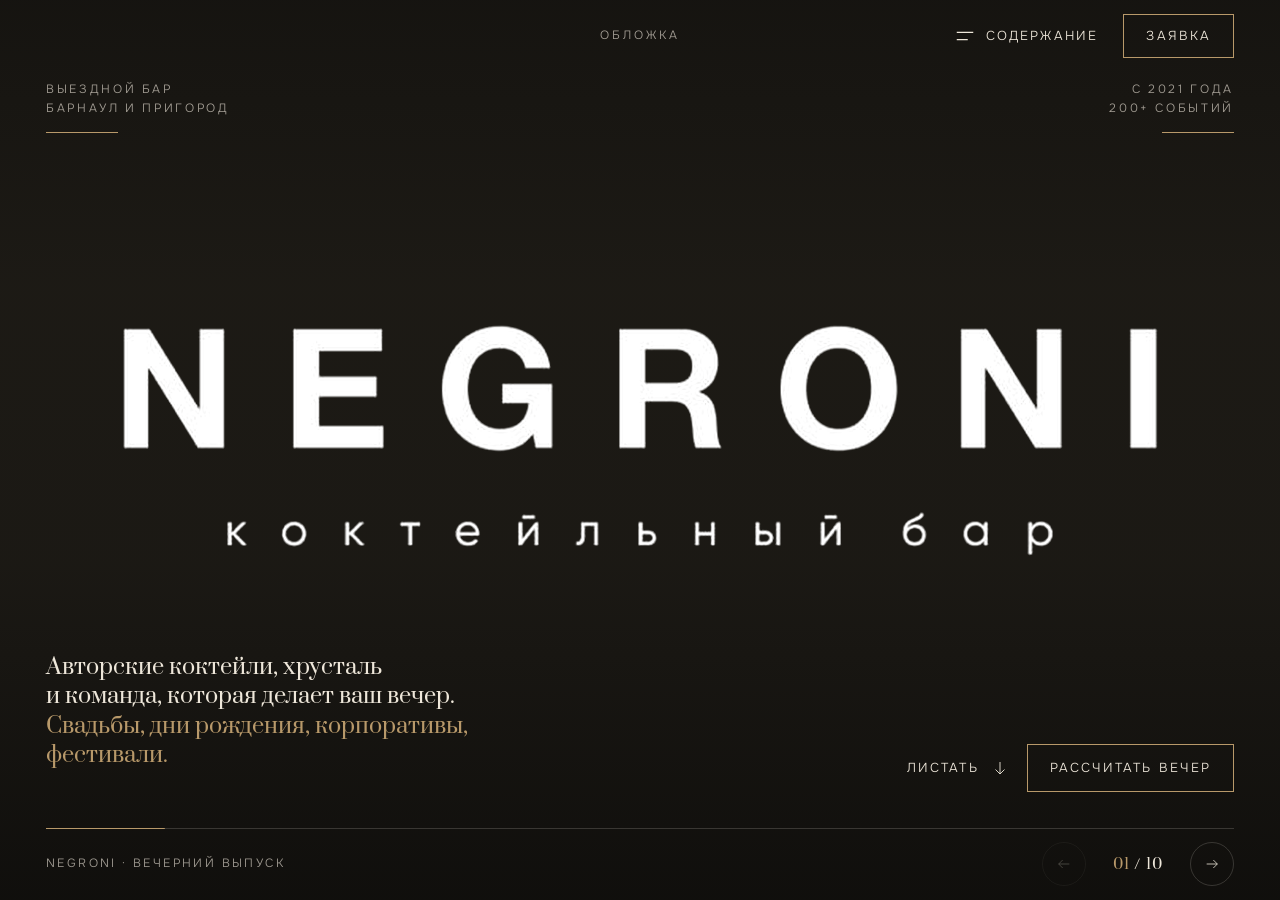
==== commit bf66d9be: "Add files via upload" ====
--- a/index.html
+++ b/index.html
@@ -3,1236 +3,1200 @@
 <head>
 <meta charset="utf-8">
 <meta name="viewport" content="width=device-width, initial-scale=1, viewport-fit=cover">
-<title>Negroni — выездной бар в Барнауле</title>
-<meta name="description" content="Negroni: выездной бар в Барнауле. Авторские коктейли, хрустальная посуда, профессиональная команда. Свадьбы, дни рождения, корпоративы, фестивали. Оставьте заявку.">
-<meta property="og:title" content="Negroni — выездной бар в Барнауле">
-<meta property="og:description" content="Авторские коктейли и профессиональная команда на вашем событии. Консалтинг и мероприятия для заведений.">
-<meta property="og:type" content="website">
-<meta name="theme-color" content="#ECEAE3">
-<link rel="icon" href="data:image/svg+xml,%3Csvg xmlns='http://www.w3.org/2000/svg' viewBox='0 0 64 64'%3E%3Crect width='64' height='64' fill='%231432E8'/%3E%3Ctext x='32' y='46' font-size='40' text-anchor='middle' fill='%23ECEAE3' font-family='serif'%3EN%3C/text%3E%3C/svg%3E">
+<title>Negroni — выездной бар, Барнаул</title>
+<meta name="description" content="Авторский выездной бар в Барнауле: хрустальная посуда, команда и коктейли под ваше событие. Форматы Premium, Thematic, Express.">
+<meta name="theme-color" content="#0E0D0B">
+<link rel="icon" href="data:image/svg+xml,%3Csvg xmlns='http://www.w3.org/2000/svg' viewBox='0 0 64 64'%3E%3Crect width='64' height='64' fill='%230E0D0B'/%3E%3Ctext x='32' y='45' font-size='38' text-anchor='middle' fill='%23B8996A' font-family='Georgia,serif'%3EN%3C/text%3E%3C/svg%3E">
 <link rel="preconnect" href="https://fonts.googleapis.com">
 <link rel="preconnect" href="https://fonts.gstatic.com" crossorigin>
-<link rel="stylesheet" href="https://fonts.googleapis.com/css2?family=Cormorant:ital,wght@0,400;0,500;0,600;1,400;1,500&family=Onest:wght@400;500;600&display=swap">
-<script type="application/ld+json">
-{"@context":"https://schema.org","@type":"LocalBusiness","name":"Negroni","description":"Выездной бар в Барнауле","telephone":"+79967076653","areaServed":"Барнаул","address":{"@type":"PostalAddress","addressLocality":"Барнаул","addressCountry":"RU"},"sameAs":["https://instagram.com/negroni_barnaul","https://t.me/Negroni_Barnaul"]}
-</script>
-<script>
-(function(){
-  var d=document.documentElement;
-  d.classList.add('js');
-  var r=window.matchMedia&&matchMedia('(prefers-reduced-motion: reduce)').matches;
-  if(!r)d.classList.add('fx');
-})();
-</script>
+<link href="https://fonts.googleapis.com/css2?family=Onest:wght@300;400;500&family=Prata&display=swap&subset=cyrillic" rel="stylesheet">
+<link rel="preload" as="image" href="video/hero-poster.jpg">
 <style>
-/*
-  Журнал. Идея: сайт как печатное издание из разворотов. Листается по горизонтали
-  (колесо мыши, стрелки, свайп); на телефоне это обычная вертикальная прокрутка.
-  Три цвета: костяная бумага, чёрные чернила и один насыщенный синий.
-  Все фото приводятся к единому синему дуотону, при наведении проявляется цвет.
-  Чтобы всегда показывать цветные фото, в config.js задайте photos: 'color'.
-*/
 :root{
-  --bone:#ECEAE3; --bone-2:#E1DFD6; --ink:#0B0C10; --blue:#1432E8; --blue-deep:#0A1670;
-  --serif:'Cormorant','Times New Roman',Georgia,serif;
-  --sans:'Onest','Helvetica Neue',Arial,sans-serif;
-  --ease:cubic-bezier(.2,.7,.1,1);
-  --topH:56px; --botH:0px;
-  --cb:var(--bone); --cf:var(--ink); --logo-f:invert(1);
-  color-scheme:light;
-}
-html[data-tone="blue"]{--cb:var(--blue);--cf:var(--bone);--logo-f:none}
-html[data-tone="ink"]{--cb:var(--ink);--cf:var(--bone);--logo-f:none}
-*{box-sizing:border-box}
-[hidden]{display:none!important}
-html{-webkit-text-size-adjust:100%;background:var(--bone);scroll-behavior:smooth}
-body{margin:0;background:var(--bone);color:var(--ink);font:400 1rem/1.6 var(--sans);overflow-x:hidden;-webkit-font-smoothing:antialiased}
-body.lock{overflow:hidden}
-h1,h2,h3,p,dl,dd,dt,ul,ol,figure{margin:0}
-ul,ol{padding:0;list-style:none}
-img{max-width:100%;display:block}
+  --night:#0E0D0B; --night-2:#171511; --night-3:#221F19;
+  --ivory:#EEE7DA; --ivory-2:#E4DBCA; --ivory-dim:rgba(238,231,218,.66);
+  --champ:#B8996A; --champ-ink:#76603F;
+  --serif:'Prata', 'Times New Roman', serif;
+  --sans:'Onest', 'Helvetica Neue', Arial, sans-serif;
+  --ease:cubic-bezier(.76,0,.24,1);
+  --out:cubic-bezier(.16,1,.3,1);
+  --gut:clamp(20px, 3.6vw, 56px);
+  --top:clamp(64px, 8vh, 84px);
+  --bot:clamp(60px, 8vh, 80px);
+  --fg:var(--ivory); --fg-dim:var(--ivory-dim); --line:rgba(238,231,218,.18); --acc:var(--champ);
+}
+:root{--tone-bg:var(--night)}
+:root[data-tone="paper"]{ --tone-bg:var(--ivory); --fg:var(--night); --fg-dim:rgba(14,13,11,.64); --line:rgba(14,13,11,.16); --acc:var(--champ-ink); }
+*,*::before,*::after{box-sizing:border-box}
+html,body{margin:0;height:100%;background:var(--night);color:var(--ivory)}
+body{font:300 17px/1.6 var(--sans);overflow:hidden;-webkit-font-smoothing:antialiased;text-rendering:optimizeLegibility;overscroll-behavior:none}
+::selection{background:var(--champ);color:var(--night)}
+img{display:block;max-width:100%}
+button{font:inherit;color:inherit;background:none;border:0;padding:0;cursor:pointer}
 a{color:inherit}
-button{font:inherit;color:inherit}
-::selection{background:var(--blue);color:var(--bone)}
-:focus-visible{outline:2px solid currentColor;outline-offset:3px}
-.micro{font:500 .8rem/1.4 var(--sans);letter-spacing:.01em;opacity:.7}
-.num{font-variant-numeric:lining-nums tabular-nums}
-
-/* кнопки и ссылки */
-.btn{--bg:var(--btn-bg,var(--ink));--fg:var(--btn-fg,var(--bone));position:relative;overflow:hidden;display:inline-flex;align-items:center;justify-content:center;min-height:52px;padding:0 28px;border:1px solid var(--bg);border-radius:0;background:var(--bg);color:var(--fg);font:500 .95rem var(--sans);text-decoration:none;cursor:pointer;transition:background .35s var(--ease),color .35s var(--ease)}
-.btn:hover{background:transparent;color:var(--bg)}
-.btn.sm{min-height:40px;padding:0 18px;font-size:.88rem}
-.btn[disabled]{opacity:.55;cursor:default}
-.tlink{font-weight:500;text-decoration:none;background:linear-gradient(currentColor,currentColor) 0 100%/100% 1px no-repeat;padding-bottom:3px;transition:background-size .5s var(--ease)}
-.tlink:hover{background-size:0 1px;background-position:100% 100%}
-.cta{display:flex;flex-wrap:wrap;gap:14px 26px;align-items:center}
-
-/* верхняя и нижняя полосы: «колонтитулы» журнала */
-.top{position:fixed;inset:0 0 auto 0;z-index:50;height:var(--topH);display:flex;align-items:center;justify-content:space-between;gap:20px;padding-inline:clamp(16px,2.4vw,40px);background:var(--cb);color:var(--cf);border-bottom:1px solid color-mix(in srgb,var(--cf) 20%,transparent);transition:background .6s var(--ease),color .6s var(--ease)}
-.top .btn{--btn-bg:var(--cf);--btn-fg:var(--cb)}
-.brand{display:block;position:relative;z-index:60}
-.brand img{height:24px;width:auto;filter:var(--logo-f);transition:filter .6s}
-.tnav{display:none;align-items:center;gap:clamp(18px,2.4vw,36px);font:500 .9rem var(--sans)}
-.tnav a:not(.btn){text-decoration:none;opacity:.78;background:linear-gradient(currentColor,currentColor) 0 100%/0 1px no-repeat;padding-bottom:3px;transition:opacity .3s,background-size .45s var(--ease)}
-.tnav a:not(.btn):hover{opacity:1;background-size:100% 1px}
-.burger{position:relative;z-index:60;width:44px;height:44px;border:0;background:transparent;cursor:pointer}
-.burger span{position:absolute;left:10px;right:10px;height:1.5px;background:currentColor;transition:transform .3s,top .3s}
-.burger span:nth-child(1){top:18px}
-.burger span:nth-child(2){top:26px}
-.burger[aria-expanded="true"] span:nth-child(1){top:22px;transform:rotate(45deg)}
-.burger[aria-expanded="true"] span:nth-child(2){top:22px;transform:rotate(-45deg)}
-.menu{position:fixed;inset:0;z-index:45;background:var(--ink);color:var(--bone);display:flex;flex-direction:column;justify-content:center;gap:2px;padding:90px 24px 40px}
-.menu a:not(.btn){font:500 clamp(2.2rem,11vw,3.4rem)/1.15 var(--serif);text-decoration:none;padding-block:4px}
-.menu .btn{--btn-bg:var(--bone);--btn-fg:var(--ink);margin-top:26px;align-self:flex-start}
-
-.bot{position:fixed;inset:auto 0 0 0;z-index:50;height:var(--botH);display:none;align-items:center;justify-content:space-between;gap:20px;padding-inline:clamp(16px,2.4vw,40px);background:var(--cb);color:var(--cf);border-top:1px solid color-mix(in srgb,var(--cf) 20%,transparent);transition:background .6s var(--ease),color .6s var(--ease)}
-.folio{display:flex;align-items:baseline;gap:10px;font:500 1.35rem/1 var(--serif);min-width:15rem}
-.folio b{font-weight:500}
-.folio i{font:500 .85rem var(--sans);font-style:normal;opacity:.7}
-.ticks{display:flex;align-items:center;gap:4px}
-.tick{position:relative;width:16px;height:32px;padding:0;border:0;background:none;cursor:pointer;transition:width .5s var(--ease)}
-.tick::before{content:"";position:absolute;left:0;right:0;top:50%;height:2px;margin-top:-1px;background:currentColor;opacity:.28;transition:opacity .3s}
-.tick:hover::before{opacity:.7}
-.tick.on{width:52px}
-.tick.on::before{opacity:1}
-.pager{display:flex;align-items:center;gap:8px;min-width:15rem;justify-content:flex-end}
-.pager .hint{font:500 .8rem var(--sans);opacity:.7;margin-right:10px}
-.arr{width:40px;height:40px;display:grid;place-items:center;border:1px solid color-mix(in srgb,var(--cf) 35%,transparent);background:transparent;cursor:pointer;transition:background .3s,color .3s,border-color .3s}
-.arr:hover{background:var(--cf);color:var(--cb);border-color:var(--cf)}
-.arr svg{width:16px;height:16px}
-
-/* разворот: общее */
-.track{padding-top:var(--topH)}
-.sp{position:relative;overflow:hidden;scroll-margin-top:var(--topH)}
-.tone-bone{background:var(--bone);color:var(--ink)}
-.tone-bone2{background:var(--bone-2);color:var(--ink)}
-.tone-blue{background:var(--blue);color:var(--bone);--btn-bg:var(--bone);--btn-fg:var(--blue)}
-.tone-ink{background:var(--ink);color:var(--bone);--btn-bg:var(--bone);--btn-fg:var(--ink)}
-.pg{position:relative;padding:48px 20px}
-h2{font:500 clamp(2.6rem,12vw,4.4rem)/.95 var(--serif);letter-spacing:-.02em;text-wrap:balance}
-.lede{margin-top:22px;max-width:30rem;opacity:.78}
-.note{font-size:.9rem;opacity:.7;max-width:34rem}
-
-/* фото: дуотон и проявление цвета */
-.duo{position:relative;overflow:hidden;isolation:isolate;background:var(--blue-deep)}
-.duo>img{position:absolute;inset:0;width:100%;height:100%;object-fit:cover;filter:grayscale(1) contrast(1.12);transition:filter 1s var(--ease)}
-.duo::before,.duo::after{content:"";position:absolute;inset:0;pointer-events:none;transition:opacity 1s var(--ease)}
-.duo::before{background:var(--blue);mix-blend-mode:color;z-index:1}
-.duo::after{background:var(--blue-deep);mix-blend-mode:lighten;z-index:2}
-@media (hover:hover){
-  .duo:hover>img{filter:none}
-  .duo:hover::before,.duo:hover::after{opacity:0}
-}
-html.color .duo>img{filter:none}
-html.color .duo::before,html.color .duo::after{opacity:0}
-
-/* появление */
-.fx .sp .split .wi{transform:translateY(112%);transition:transform 1.1s var(--ease);transition-delay:calc(var(--i)*70ms + var(--d0,.15s))}
-.fx .sp.on .split .wi{transform:none}
-.w{display:inline-block;overflow:hidden;vertical-align:top;padding:.14em .03em .2em;margin:-.14em -.03em -.2em}
-.wi{display:inline-block}
-.js .rv{opacity:0;transform:translateY(18px);transition:opacity .9s var(--ease),transform .9s var(--ease);transition-delay:calc(var(--d,0)*1s + .35s)}
-.js .sp.on .rv{opacity:1;transform:none}
-.fx .wipe{clip-path:inset(0 100% 0 0);transition:clip-path 1.3s var(--ease)}
-.fx .sp.on .wipe{clip-path:inset(0 0 0 0)}
-
-/* обложка */
-.cv{display:flex;flex-direction:column}
-.cv-l{display:contents}
-.cv-bot,.cv-list,.cv .micro{padding-inline:20px}
-.cv-bot{order:1;padding-top:36px;padding-bottom:28px}
-.cv .ph{order:2}
-.cv-list{order:3;margin-top:28px}
-.cv .micro{order:4;padding-block:24px 36px}
-.cv-list{display:grid;gap:0;font:400 clamp(1.7rem,7vw,2.2rem)/1.2 var(--serif);font-style:italic}
-.cv-list li{padding-block:8px;border-top:1px solid var(--hair2,rgba(11,12,16,.2))}
-.cv-list li:last-child{border-bottom:1px solid rgba(11,12,16,.2)}
-.mark{font:700 clamp(2.4rem,9vw,6rem)/1 var(--sans)}
-.mark img{width:min(34rem,86vw);height:auto;filter:invert(1);margin-left:-1.5%}
-.cv-bot{display:grid;gap:30px}
-.cv .ph{aspect-ratio:4/5;max-height:72svh}
-.cv .ph img{object-position:50% 35%}
-
-/* основатель */
-.fd{display:flex;flex-direction:column}
-.fd .ph{aspect-ratio:4/5;max-height:80svh}
-.fd-r{display:flex;flex-direction:column;gap:26px}
-.greet{font:600 .95rem/1.3 var(--sans);letter-spacing:0}
-.lead{font:400 clamp(1.9rem,8vw,2.8rem)/1.08 var(--serif);font-style:italic;max-width:30rem}
-.cols{display:grid;gap:16px;max-width:36rem;font-size:1rem;line-height:1.62;color:rgba(11,12,16,.8)}
-.facts{display:grid;grid-template-columns:repeat(3,minmax(0,1fr));gap:16px;border-top:1px solid rgba(11,12,16,.2);padding-top:18px}
-.facts b{display:block;font:500 clamp(1.7rem,7vw,2.4rem)/1 var(--serif);font-variant-numeric:lining-nums tabular-nums}
-.facts p{margin-top:8px;font-size:.82rem;line-height:1.4;opacity:.7}
-.fd.nophoto .fd-r{max-width:60rem}
-
-/* форматы */
-.fm{display:flex;flex-direction:column}
-.fm .ph{aspect-ratio:4/5;max-height:80svh}
-.fm-b{display:flex;flex-direction:column;align-items:flex-start;gap:20px}
-.fm-name{font:500 clamp(3.4rem,17vw,6rem)/.9 var(--serif);letter-spacing:-.03em}
-.fm-text{max-width:32rem;opacity:.8}
-.spec{width:100%;max-width:40rem;border-top:1px solid rgba(11,12,16,.9)}
-.spec li{display:grid;grid-template-columns:auto minmax(0,1fr) auto;gap:2px 16px;align-items:baseline;padding-block:14px;border-bottom:1px solid rgba(11,12,16,.2)}
-.spec .g{font:500 1.3rem/1.2 var(--serif);white-space:nowrap}
-.spec .d{font-size:.88rem;opacity:.7}
-.spec .pr{font:500 1.5rem/1.2 var(--serif);white-space:nowrap;font-variant-numeric:lining-nums tabular-nums;color:var(--blue)}
-
-/* что входит */
-.inc{display:flex;flex-direction:column}
-.inc-l,.inc-r{padding:48px 20px}
-.incl li{padding-block:18px;border-top:1px solid rgba(236,234,227,.35);font:400 clamp(1.8rem,7.5vw,2.8rem)/1.1 var(--serif)}
-.incl li:last-child{border-bottom:1px solid rgba(236,234,227,.35)}
-.inc .note{margin-top:20px}
-
-/* события */
-.ev{display:flex;flex-direction:column;padding:48px 0 40px}
-.ev-h{display:flex;flex-wrap:wrap;justify-content:space-between;align-items:flex-end;gap:12px 24px;padding:0 20px 28px}
-.strip{display:flex;gap:6px;overflow-x:auto;scrollbar-width:none;padding-inline:20px;-webkit-overflow-scrolling:touch;scroll-snap-type:x proximity}
-.strip::-webkit-scrollbar{display:none}
-.sl{position:relative;flex:0 0 62vw;aspect-ratio:3/4;padding:0;border:0;cursor:pointer;scroll-snap-align:start}
-
-/* меню */
-.mn{display:flex;flex-direction:column}
-.stage{display:none}
-.mn-r{padding:48px 20px}
-.carte-list{display:grid;grid-template-columns:minmax(0,1fr);margin-top:30px;border-top:1px solid rgba(11,12,16,.9)}
-.carte-list li{border-bottom:1px solid rgba(11,12,16,.2)}
-.c-item{appearance:none;width:100%;display:grid;grid-template-columns:56px minmax(0,1fr) auto;gap:16px;align-items:center;padding:10px 0;background:none;border:0;text-align:left;cursor:pointer;color:inherit}
-.c-ico{width:56px;height:56px;overflow:hidden;background:var(--bone-2)}
-.c-ico.no-img{background-image:url("data:image/svg+xml,%3Csvg xmlns='http://www.w3.org/2000/svg' viewBox='0 0 48 48' fill='none' stroke='%230B0C10' stroke-opacity='.5' stroke-width='2' stroke-linecap='round' stroke-linejoin='round'%3E%3Cpath d='M10 10h28L24 26z'/%3E%3Cpath d='M24 26v12M16 38h16'/%3E%3C/svg%3E");background-position:center;background-size:52%;background-repeat:no-repeat}
-.c-ico img{width:100%;height:100%;object-fit:contain;padding:4px;transition:transform .5s var(--ease)}
-.c-item:hover .c-ico img{transform:scale(1.15) rotate(-5deg)}
-.c-txt{display:grid;gap:2px;min-width:0}
-.c-name{font:500 1.55rem/1.1 var(--serif);transition:color .3s}
-.c-item:hover .c-name{color:var(--blue)}
-.c-comp{font-size:.84rem;line-height:1.35;opacity:.68}
-.c-go{width:9px;height:9px;border-right:1.5px solid currentColor;border-top:1.5px solid currentColor;transform:rotate(45deg);margin-right:4px;opacity:.6;transition:transform .3s var(--ease)}
-.c-item:hover .c-go{transform:translateX(4px) rotate(45deg)}
-.c-hint{margin-top:12px;font-size:.88rem;opacity:.65}
-
-/* для заведений */
-.vn{display:flex;flex-direction:column}
-.vn-l,.vn-r{padding:48px 20px}
-.vn-l .cta{margin-top:30px}
-.offers{display:grid;gap:28px}
-.offer{border-top:1px solid rgba(11,12,16,.9);padding-top:20px;display:grid;gap:12px;align-content:start}
-.offer h3{font:500 clamp(1.9rem,8vw,2.8rem)/1.02 var(--serif);letter-spacing:-.015em}
-.offer p{opacity:.78;max-width:26rem}
-
-/* вопросы */
-.fq{display:flex;flex-direction:column}
-.fq-l,.fq-r{padding:48px 20px}
-details.q{border-top:1px solid rgba(11,12,16,.2)}
-details.q:first-child{border-top:1px solid rgba(11,12,16,.9)}
-details.q:last-child{border-bottom:1px solid rgba(11,12,16,.2)}
-details.q summary{list-style:none;cursor:pointer;display:flex;justify-content:space-between;align-items:center;gap:20px;padding-block:20px;font:500 clamp(1.3rem,5.4vw,1.9rem)/1.15 var(--serif)}
-details.q summary::-webkit-details-marker{display:none}
-details.q summary::after{content:"";flex:none;width:12px;height:12px;background:linear-gradient(currentColor,currentColor) center/100% 1.5px no-repeat,linear-gradient(currentColor,currentColor) center/1.5px 100% no-repeat;transition:transform .4s var(--ease)}
-details.q[open] summary::after{transform:rotate(135deg)}
-details.q summary:hover{color:var(--blue)}
-details.q p{padding-bottom:22px;max-width:36rem;opacity:.78}
-
-/* заявка */
-.rq{display:flex;flex-direction:column;color-scheme:dark}
-.rq-l,.rq-r{padding:48px 20px}
-.contacts{display:grid;gap:12px;margin-top:30px;justify-items:start;font-weight:500}
-form{display:grid;gap:22px}
-.group{display:grid;gap:22px}
-.row2{display:grid;grid-template-columns:repeat(2,minmax(0,1fr));gap:22px}
-.field{display:grid;gap:0;min-width:0}
-label{font-size:.82rem;font-weight:500;opacity:.8}
-.opt{font-weight:400;opacity:.8}
-input,select,textarea{width:100%;min-height:46px;padding:10px 0 8px;border:0;border-bottom:1.5px solid rgba(236,234,227,.55);border-radius:0;background:transparent;color:var(--bone);font:400 1.05rem var(--sans);transition:border-color .3s}
-select{appearance:none;-webkit-appearance:none;padding-right:26px;background:url("data:image/svg+xml,%3Csvg xmlns='http://www.w3.org/2000/svg' width='14' height='9' viewBox='0 0 14 9'%3E%3Cpath d='M1 1l6 6 6-6' fill='none' stroke='%23ECEAE3' stroke-width='1.6'/%3E%3C/svg%3E") right 2px center no-repeat}
-select option{color:var(--ink);background:var(--bone)}
-textarea{min-height:84px;resize:none}
-input::placeholder,textarea::placeholder{color:rgba(236,234,227,.45)}
-input:focus,select:focus,textarea:focus{outline:none;border-bottom-color:#fff;box-shadow:0 1.5px 0 0 #fff}
-.tabs{display:inline-grid;grid-auto-flow:column;justify-self:start;max-width:100%;border:1px solid rgba(236,234,227,.5)}
-.tabs label{position:relative;cursor:pointer;color:var(--bone);font-size:.92rem;font-weight:500;opacity:1}
-.tabs input{position:absolute;inset:0;width:100%;height:100%;min-height:0;margin:0;padding:0;border:0;opacity:0;cursor:pointer;box-shadow:none}
-.tabs input:focus{outline:none;box-shadow:none}
-.tabs span{display:block;padding:11px 22px;transition:background .3s,color .3s}
-.tabs input:checked + span{background:var(--bone);color:var(--blue)}
-.tabs input:focus-visible + span{outline:2px solid var(--bone);outline-offset:2px}
-.hp{position:absolute;left:-9999px;width:1px;height:1px;opacity:0;pointer-events:none}
-.consent{font-size:.82rem;opacity:.7;max-width:32rem}
-.status{min-height:1.4em;font-weight:500}
-.status.ok{background:var(--bone);color:var(--blue);padding:12px 16px}
-.status.err{background:#F6D9D3;color:#5A1B14;padding:12px 16px;border-left:4px solid #A5392E}
-
-/* последняя страница */
-.end{display:flex;flex-direction:column;justify-content:space-between;gap:36px;padding:56px 20px 36px}
-.end-top{display:flex;flex-wrap:wrap;justify-content:space-between;align-items:flex-start;gap:24px 48px}
-.end nav{display:flex;flex-wrap:wrap;align-items:flex-start;gap:12px 28px}
-.big{font:500 clamp(4.6rem,24vw,9rem)/.8 var(--serif);letter-spacing:-.04em;white-space:nowrap;margin-left:-.04em;user-select:none;width:max-content;max-width:none}
-.end .small{font-size:.85rem;opacity:.7;margin-top:14px}
-
-/* курсор */
-.cur{position:fixed;left:0;top:0;width:12px;height:12px;margin:-6px 0 0 -6px;border-radius:50%;background:#fff;mix-blend-mode:difference;pointer-events:none;z-index:400;opacity:0;transition:width .35s var(--ease),height .35s var(--ease),margin .35s var(--ease),opacity .3s}
-.has-cur .cur{opacity:1}
-.cur.big{width:78px;height:78px;margin:-39px 0 0 -39px}
-.cur.down{width:6px;height:6px;margin:-3px 0 0 -3px}
-
-/* окна */
-dialog{border:0;padding:0;margin:auto;color:var(--ink);background:var(--bone)}
-dialog::backdrop{background:rgba(11,12,16,.72)}
-.cdlg{width:min(60rem,calc(100vw - 20px));max-height:calc(100svh - 20px);overflow:auto}
-.cdlg[open]{animation:pop .5s var(--ease) both}
-@keyframes pop{from{opacity:0;transform:translateY(16px)}to{opacity:1;transform:none}}
-.cd-grid{display:grid;grid-template-columns:minmax(0,1fr)}
-.cd-photo{position:relative;min-height:0;aspect-ratio:4/3;background:var(--blue)}
-.cd-photo img{position:absolute;inset:8%;width:84%;height:84%;object-fit:contain;filter:drop-shadow(0 22px 24px rgba(0,0,60,.4))}
-.cdlg.nophoto .cd-photo{display:none}
-.cd-body{padding:28px 22px 32px;display:flex;flex-direction:column;justify-content:center;align-items:flex-start;gap:16px;min-width:0}
-.cd-body h3{font:500 clamp(2.2rem,8vw,3.6rem)/1 var(--serif);letter-spacing:-.02em}
-.cd-tags{display:flex;flex-wrap:wrap;gap:6px}
-.cd-tags li{border:1px solid rgba(11,12,16,.35);padding:3px 12px;font-size:.88rem}
-.cd-body p{opacity:.78;max-width:28rem}
-.cd-nav{display:flex;align-items:center;gap:10px;font:500 1.1rem var(--serif)}
-.cd-nav .arr{width:38px;height:38px}
-.cdlg .btn{--btn-bg:var(--ink);--btn-fg:var(--bone)}
-.x{position:absolute;top:10px;right:10px;z-index:3;width:44px;height:44px;border:0;background:var(--bone);cursor:pointer;display:grid;place-items:center;color:var(--ink)}
-.x svg{width:16px;height:16px}
-.lb{width:100vw;height:100svh;max-width:none;max-height:none;background:var(--ink);color:var(--bone)}
-.lb[open]{display:grid;place-items:center;animation:pop .4s var(--ease) both}
-.lb img{max-width:calc(100vw - 24px);max-height:calc(100svh - 120px);width:auto;height:auto;object-fit:contain}
-.lb .x{background:var(--bone)}
-.lb-nav{position:absolute;left:0;right:0;bottom:18px;display:flex;justify-content:center;align-items:center;gap:14px;font:500 1.15rem var(--serif)}
-.lb-nav .arr{color:var(--bone);border-color:rgba(236,234,227,.4)}
-.lb-nav .arr:hover{background:var(--bone);color:var(--ink)}
-
-/* вёрстка разворотов: компьютер */
-@media (min-width:1024px) and (min-height:640px){
-  :root{--topH:64px;--botH:52px;--u:min(1vw,1.55vh);--fl:14px}
-  @media (max-height:780px){:root{--u:min(1vw,1.42vh);--fl:12.5px} .sp>div{padding-block:calc(var(--u)*2.2)}}
-  html,body{height:100%;overflow:hidden}
-  html{scroll-behavior:auto}
-  .tnav{display:flex}
-  .burger,.menu{display:none!important}
-  .bot{display:flex}
-  .track{position:fixed;inset:var(--topH) 0 var(--botH) 0;padding:0;display:flex;overflow-x:auto;overflow-y:hidden;scroll-snap-type:x mandatory;scrollbar-width:none;overscroll-behavior:contain}
-  .track::-webkit-scrollbar{display:none}
-  .sp{flex:0 0 100%;width:100%;height:100%;scroll-snap-align:start;scroll-snap-stop:always;display:grid;scroll-margin-top:0}
-  .end{display:flex}
-  .pg{padding:calc(var(--u)*3.4) calc(var(--u)*4.2);overflow-y:auto;scrollbar-width:none}
-  .pg::-webkit-scrollbar{display:none}
-  h2{font-size:calc(var(--u)*6);line-height:.94}
-  .lede{font-size:max(var(--fl),calc(var(--u)*1.2));margin-top:calc(var(--u)*1.8);max-width:calc(var(--u)*30)}
-  .note{font-size:max(var(--fl),calc(var(--u)*.98))}
-  .sp h2{transform:translate3d(calc(var(--p,0)*-7vw),0,0)}
-  .duo>img{scale:1.16;transform:translate3d(calc(var(--p,0)*-3vw),0,0)}
-  .sl>img{scale:1;transform:none}
-
-  /* обложка */
-  .cv{grid-template-columns:5fr 7fr;flex-direction:row}
-  .cv-l{display:flex;flex-direction:column;justify-content:space-between;gap:calc(var(--u)*2);padding:calc(var(--u)*3.2) calc(var(--u)*4.2)}
-  .cv-bot,.cv-list,.cv .micro{padding:0;margin:0;order:0}
-  .cv .ph{order:0}
-  .cv-list{font-size:calc(var(--u)*2.7);max-width:calc(var(--u)*30)}
-  .cv-list li{padding-block:calc(var(--u)*.7)}
-  .mark img{width:min(calc(var(--u)*34),100%)}
-  .cv .ph{aspect-ratio:auto;max-height:none;height:100%}
-  .cv-bot{gap:calc(var(--u)*2.4)}
-
-  /* основатель */
-  .fd{grid-template-columns:5.2fr 6.8fr;flex-direction:row}
-  .fd .ph{aspect-ratio:auto;max-height:none;height:100%}
-  .fd.nophoto{grid-template-columns:1fr}
-  .fd-r{justify-content:center;gap:calc(var(--u)*1.55)}
-  .greet{font-size:max(var(--fl),calc(var(--u)*1.2))}
-  .lead{font-size:calc(var(--u)*2.9);max-width:calc(var(--u)*36)}
-  .cols{grid-template-columns:1fr 1fr;gap:calc(var(--u)*2.4);max-width:calc(var(--u)*56);font-size:max(var(--fl),calc(var(--u)*1.04));line-height:1.55}
-  .cols p:first-child::first-letter{font:500 calc(var(--u)*5.2)/.8 var(--serif);float:left;padding:.06em .1em 0 0;color:var(--blue)}
-  .facts{max-width:calc(var(--u)*56);gap:calc(var(--u)*2);padding-top:calc(var(--u)*1.3)}
-  .facts b{font-size:calc(var(--u)*3.1)}
-  .facts p{font-size:max(12px,calc(var(--u)*.95))}
-
-  /* форматы */
-  .fm{grid-template-columns:1fr 1fr;flex-direction:row}
-  .fm .ph{aspect-ratio:auto;max-height:none;height:100%}
-  .fm.rev .ph{order:2}
-  .fm.nophoto{grid-template-columns:1fr}
-  .fm-b{justify-content:center;gap:calc(var(--u)*1.8)}
-  .fm-name{font-size:min(calc(var(--u)*10.5),9.4vw)}
-  .fm-text{font-size:max(var(--fl),calc(var(--u)*1.2));max-width:calc(var(--u)*34)}
-  .spec{max-width:calc(var(--u)*44)}
-  .spec li{padding-block:calc(var(--u)*1)}
-  .spec .g{font-size:calc(var(--u)*2)}
-  .spec .d{font-size:max(var(--fl),calc(var(--u)*.98))}
-  .spec .pr{font-size:calc(var(--u)*2.5)}
-  .fm .cta{margin-top:calc(var(--u)*.4)}
-
-  /* что входит */
-  .inc{grid-template-columns:5fr 7fr;flex-direction:row}
-  .inc-l,.inc-r{padding:calc(var(--u)*3.4) calc(var(--u)*4.2);display:flex;flex-direction:column;justify-content:center}
-  .incl li{font-size:calc(var(--u)*4.2);padding-block:calc(var(--u)*1.7)}
-
-  /* события */
-  .ev{padding:calc(var(--u)*3.2) 0 0;grid-template-rows:auto 1fr}
-  .ev{display:grid}
-  .ev-h{padding:0 calc(var(--u)*4.2) calc(var(--u)*2.2)}
-  .strip{padding:0;gap:6px;overflow:hidden;height:100%;scroll-snap-type:none}
-  .sl{flex:1 1 0;min-width:0;aspect-ratio:auto;transition:flex-grow .9s var(--ease)}
-  .sl.act{flex-grow:7}
-
-  /* меню */
-  .mn{grid-template-columns:4.6fr 7.4fr;flex-direction:row}
-  .stage{display:block;position:relative;background:var(--blue);color:var(--bone);overflow:hidden}
-  .st-img{position:absolute;inset:6% 8% 22% 8%;display:grid;place-items:center}
-  .st-img img{max-width:100%;max-height:100%;object-fit:contain;filter:drop-shadow(0 30px 30px rgba(0,0,50,.45))}
-  .st-img img.pop{animation:stpop .7s var(--ease) both}
-  @keyframes stpop{from{opacity:0;transform:translateY(24px) scale(.97)}to{opacity:1;transform:none}}
-  .st-cap{position:absolute;left:calc(var(--u)*3.4);right:calc(var(--u)*3.4);bottom:calc(var(--u)*3);display:grid;gap:6px}
-  .st-cap b{font:500 calc(var(--u)*4.4)/.95 var(--serif);letter-spacing:-.02em;font-weight:500}
-  .st-cap span{font-size:max(var(--fl),calc(var(--u)*1));opacity:.8}
-  .stage.noimg .st-img{display:none}
-  .mn-r{padding:calc(var(--u)*2.6) calc(var(--u)*4.2) calc(var(--u)*2.2);display:flex;flex-direction:column;overflow-y:auto;scrollbar-width:none}
-  .mn-r h2{font-size:calc(var(--u)*4.8)}
-  .mn-r .lede{max-width:calc(var(--u)*46);margin-top:calc(var(--u)*1)}
-  .c-hint{margin-top:calc(var(--u)*.6)}
-  .carte-list{grid-template-columns:repeat(2,minmax(0,1fr));column-gap:calc(var(--u)*3);margin-top:calc(var(--u)*1.4);flex:1;min-height:0;grid-auto-rows:minmax(0,1fr)}
-  .carte-list li{display:flex}
-  .c-item{padding:calc(var(--u)*.4) 0;grid-template-columns:calc(var(--u)*4.6) minmax(0,1fr) auto;gap:calc(var(--u)*1.2)}
-  .c-ico{width:calc(var(--u)*4.6);height:calc(var(--u)*4.6)}
-  .c-name{font-size:calc(var(--u)*2)}
-  .c-comp{font-size:max(12px,calc(var(--u)*.92))}
-
-  /* для заведений */
-  .vn{grid-template-columns:5fr 7fr;flex-direction:row}
-  .vn-l{display:flex;flex-direction:column;justify-content:center;padding:calc(var(--u)*3.4) calc(var(--u)*4.2)}
-  .vn-r{display:flex;align-items:center;padding:calc(var(--u)*3.4) calc(var(--u)*4.2)}
-  .offers{grid-template-columns:1fr 1fr;gap:calc(var(--u)*3);width:100%}
-  .offer{padding-top:calc(var(--u)*2);gap:calc(var(--u)*1.2)}
-  .offer h3{font-size:calc(var(--u)*3.6)}
-  .offer p{font-size:max(var(--fl),calc(var(--u)*1.15))}
-  .vn::after{content:"";position:absolute;left:-12vw;bottom:-22vw;width:36vw;height:36vw;border:1px solid rgba(20,50,232,.5);border-radius:50%;pointer-events:none}
-
-  /* вопросы */
-  .fq{grid-template-columns:4fr 8fr;flex-direction:row}
-  .fq-l{display:flex;flex-direction:column;justify-content:center;padding:calc(var(--u)*3.4) calc(var(--u)*4.2)}
-  .fq-r{display:flex;flex-direction:column;justify-content:center;padding:calc(var(--u)*3.4) calc(var(--u)*4.2)}
-  details.q summary{font-size:calc(var(--u)*2.2);padding-block:calc(var(--u)*1.5)}
-  details.q p{font-size:max(var(--fl),calc(var(--u)*1.15))}
-
-  /* заявка */
-  .rq{grid-template-columns:5fr 7fr;flex-direction:row}
-  .rq-l{display:flex;flex-direction:column;justify-content:center;padding:calc(var(--u)*3.4) calc(var(--u)*4.2)}
-  .rq-r{display:flex;flex-direction:column;justify-content:center;padding:calc(var(--u)*2.4) calc(var(--u)*4.2);overflow-y:auto;scrollbar-width:none}
-  form{gap:calc(var(--u)*1.5);max-width:calc(var(--u)*52);width:100%}
-  .group{gap:calc(var(--u)*1.5)}
-  .row2{gap:calc(var(--u)*2)}
-
-  /* последняя страница */
-  .end{padding:calc(var(--u)*3.4) calc(var(--u)*4.2) calc(var(--u)*2.4)}
-  .big{font-size:22vw;margin-bottom:-.06em}
-
-  /* окна */
-  .cd-grid{grid-template-columns:minmax(0,1fr) minmax(0,1fr)}
-  .cd-photo{aspect-ratio:auto;min-height:28rem}
-  .cd-body{padding:clamp(28px,4vw,52px)}
-}
-@media (max-width:520px){
-  .row2{grid-template-columns:minmax(0,1fr)}
-  .cta .btn{width:100%}
-  .spec li{grid-template-columns:minmax(0,1fr) auto}
-  .spec .d{grid-column:1 / -1;order:3}
-  .c-item{grid-template-columns:52px minmax(0,1fr) auto;gap:14px}
-  .c-ico{width:52px;height:52px}
-}
-@media (prefers-reduced-motion:reduce){
-  html{scroll-behavior:auto}
-  .js .rv{opacity:1;transform:none;transition:none}
-  .fx .wipe{clip-path:none}
-  .cdlg[open],.lb[open]{animation:none}
-  *{transition:none!important}
+:focus-visible{outline:1px solid var(--champ);outline-offset:4px}
+.sr{position:absolute;width:1px;height:1px;overflow:hidden;clip:rect(0 0 0 0);white-space:nowrap}
+
+/* ---------- chrome: шапка и колонтитул ---------- */
+.chrome{position:fixed;left:0;right:0;z-index:40;display:flex;align-items:center;justify-content:space-between;padding:0 var(--gut);color:var(--fg);transition:color .7s var(--out);pointer-events:none}
+.chrome > *{pointer-events:auto}
+.head{top:0;height:var(--top)}
+.foot{bottom:0;height:var(--bot);padding-bottom:env(safe-area-inset-bottom)}
+.head .logo{width:clamp(92px, 9vw, 124px);height:auto;transition:filter .7s var(--out)}
+.head .logo{opacity:1;transition:filter .7s var(--out),opacity .6s}
+:root[data-page="0"] .head .logo{opacity:0}
+:root[data-tone="paper"] .head .logo{filter:invert(1) brightness(.2)}
+:root[data-left="photo"] .head .logo{filter:none}
+:root[data-left="photo"] .folio-l{color:var(--ivory-dim)}
+:root[data-left="photo"] .running{left:calc(44% + clamp(28px, 5vw, 90px));transform:none}
+.founder .shutter::before{content:"";position:absolute;inset:0;z-index:1;pointer-events:none;background:linear-gradient(180deg, rgba(14,13,11,.45), rgba(14,13,11,0) 22%, rgba(14,13,11,0) 72%, rgba(14,13,11,.55))}
+.running{position:absolute;left:50%;transform:translateX(-50%);font-size:12px;letter-spacing:.24em;text-transform:uppercase;color:var(--fg-dim);white-space:nowrap;transition:opacity .4s}
+.head-r{display:flex;align-items:center;gap:clamp(14px, 2vw, 28px)}
+.tbtn{display:inline-flex;align-items:center;gap:10px;font-size:13px;letter-spacing:.16em;text-transform:uppercase;height:44px}
+.tbtn svg{width:22px;height:22px}
+.cta{display:inline-flex;align-items:center;justify-content:center;height:44px;padding:0 22px;border:1px solid var(--acc);color:var(--fg);font-size:13px;letter-spacing:.16em;text-transform:uppercase;text-decoration:none;position:relative;overflow:hidden;isolation:isolate;transition:color .5s var(--out),border-color .7s}
+.cta::before{content:"";position:absolute;inset:0;background:var(--acc);transform:scaleY(0);transform-origin:bottom;transition:transform .5s var(--out);z-index:-1}
+.cta:hover{color:var(--night)}
+:root[data-tone="paper"] .cta:hover{color:var(--ivory)}
+.cta:hover::before{transform:scaleY(1)}
+
+.folio-l{font-size:12px;letter-spacing:.2em;text-transform:uppercase;color:var(--fg-dim)}
+.folio-r{display:flex;align-items:center;gap:18px}
+.pnum{font-family:var(--serif);font-size:15px;letter-spacing:.04em;font-variant-numeric:tabular-nums;min-width:68px;text-align:center}
+.pnum b{font-weight:400;color:var(--acc);transition:color .7s}
+.arrow{width:44px;height:44px;display:grid;place-items:center;border:1px solid var(--line);border-radius:50%;transition:border-color .4s,background .4s}
+.arrow:hover{border-color:var(--acc)}
+.arrow:disabled{opacity:.3;cursor:default}
+.arrow svg{width:16px;height:16px}
+.progress{position:absolute;left:var(--gut);right:var(--gut);top:0;height:1px;background:var(--line)}
+.progress i{position:absolute;inset:0;background:var(--acc);transform-origin:left;transform:scaleX(var(--p,0));transition:transform 1.1s var(--ease),background .7s}
+
+/* ---------- книга и развороты ---------- */
+.book{position:fixed;inset:0;overflow:hidden;background:var(--night)}
+.spread{position:absolute;inset:0;visibility:hidden;overflow:hidden;background:var(--night);color:var(--ivory)}
+.spread.paper{background:var(--ivory);color:var(--night)}
+.spread.is-cur{visibility:visible;z-index:2}
+.spread.is-turn{visibility:visible;z-index:3}
+.spread.is-leave{visibility:visible;z-index:1}
+.edge{position:fixed;top:0;bottom:0;width:1px;background:var(--champ);z-index:30;opacity:0;pointer-events:none}
+.edge.h{left:0;right:0;top:auto;width:auto;height:1px}
+
+.inner{position:absolute;inset:0;padding:var(--top) var(--gut) var(--bot)}
+.scroller{height:100%;overflow-y:auto;overscroll-behavior:contain;scrollbar-width:thin;scrollbar-color:var(--champ) transparent}
+.scroller::-webkit-scrollbar{width:3px}
+.scroller::-webkit-scrollbar-thumb{background:var(--champ)}
+
+/* появление внутри разворота */
+[data-in]{opacity:0;transform:translateY(22px);transition:opacity .9s var(--out),transform 1.1s var(--out);transition-delay:calc(var(--d,0) * 1ms)}
+.is-in [data-in]{opacity:1;transform:none}
+.split .w{display:inline-block;white-space:nowrap}
+.split .c{display:inline-block;overflow:hidden;vertical-align:top;padding-bottom:.08em;margin-bottom:-.08em}
+.split .c > span{display:inline-block;transform:translateY(105%);transition:transform 1s var(--out);transition-delay:calc(var(--d,0) * 1ms + var(--i) * 22ms)}
+.is-in .split .c > span{transform:none}
+
+/* шторка для фото */
+.shutter{position:relative;overflow:hidden;background:var(--night-3)}
+.shutter img{width:100%;height:100%;object-fit:cover;transform:scale(1.14);transition:transform 2.6s var(--out)}
+.shutter::after{content:"";position:absolute;inset:0;background:var(--night);transform-origin:top;transition:transform 1.25s var(--ease);transition-delay:calc(var(--d,0) * 1ms)}
+.paper .shutter::after{background:var(--ivory)}
+.is-in .shutter::after{transform:scaleY(0)}
+.is-in .shutter img{transform:scale(1.02)}
+
+/* ---------- 1. Обложка ---------- */
+.cover .photo{position:absolute;inset:0}
+.cover .photo video{width:100%;height:100%;object-fit:cover;object-position:50% 40%;transform:scale(1.12);transition:transform 9s var(--out)}
+.cover.is-in .photo video{transform:scale(1)}
+.cover .photo::before{content:"";position:absolute;inset:0;z-index:1;background:linear-gradient(180deg, rgba(14,13,11,.62) 0%, rgba(14,13,11,.28) 32%, rgba(14,13,11,.34) 62%, rgba(14,13,11,.9) 100%)}
+.cover .mast{position:absolute;left:50%;width:min(84vw, 1180px);top:50%;transform:translate(-50%, -54%);z-index:2;margin:0}
+.cover .mast img{width:100%;height:auto;clip-path:inset(0 100% 0 0);filter:blur(10px);opacity:.2;transition:clip-path 1.6s var(--ease),filter 1.8s var(--out),opacity 1.4s;transition-delay:.55s}
+.cover.is-in .mast img{clip-path:inset(0 0 0 0);filter:none;opacity:1}
+.cover .lede{position:absolute;z-index:2;left:var(--gut);bottom:calc(var(--bot) + clamp(18px, 4vh, 44px));max-width:30ch;font-family:var(--serif);font-size:clamp(20px, 1.7vw, 26px);line-height:1.35}
+.cover .lede span{color:var(--champ)}
+.cover .acts{position:absolute;z-index:2;right:var(--gut);bottom:calc(var(--bot) + clamp(18px, 4vh, 44px));display:flex;gap:14px;align-items:center}
+.cover .side{position:absolute;z-index:2;top:calc(var(--top) + 8px);font-size:12px;letter-spacing:.22em;text-transform:uppercase;color:var(--ivory-dim)}
+.cover .side.l{left:var(--gut)} .cover .side.r{right:var(--gut);text-align:right}
+.hair{display:block;height:1px;width:0;background:var(--champ);margin-top:14px;transition:width 1.4s var(--ease) .9s}
+.is-in .hair{width:72px}
+.side.r .hair{margin-left:auto}
+.btn-ghost{display:inline-flex;align-items:center;gap:12px;height:48px;padding:0 4px;font-size:13px;letter-spacing:.16em;text-transform:uppercase;color:var(--ivory)}
+.btn-ghost svg{width:18px;height:18px;transition:transform .5s var(--out)}
+.btn-ghost:hover svg{transform:translateY(4px)}
+.cover .cta{height:48px;color:var(--ivory)}
+.cover .cta:hover{color:var(--night)}
+
+/* ---------- 2. Основатель ---------- */
+.founder .grid{position:absolute;inset:0;display:grid;grid-template-columns:minmax(0, 44fr) minmax(0, 56fr)}
+.founder .shutter{height:100%}
+.founder .shutter img{object-position:50% 18%}
+.founder .cap{position:absolute;left:var(--gut);bottom:calc(var(--bot) + 4px);z-index:2;font-size:12px;letter-spacing:.2em;text-transform:uppercase;color:var(--ivory)}
+.founder .text{padding:calc(var(--top) + 3vh) clamp(28px, 6vw, 110px) var(--bot) clamp(28px, 5vw, 90px);display:flex;flex-direction:column;justify-content:center;height:100%}
+.founder h2{font:400 clamp(38px, 4.4vw, 76px)/1.02 var(--serif);letter-spacing:-.02em;margin:0 0 clamp(18px, 3vh, 34px);max-width:11ch;text-wrap:balance}
+.founder h2 em{font-style:normal;color:var(--champ-ink)}
+.founder p{margin:0 0 .9em;max-width:54ch;font-size:16px;color:rgba(14,13,11,.8)}
+.founder p.big{font-family:var(--serif);font-size:clamp(19px, 1.5vw, 23px);line-height:1.45;color:var(--night);max-width:36ch;margin-bottom:.3em}
+.triad{display:flex;flex-wrap:wrap;gap:0 .6em;margin:0 0 clamp(14px, 2.6vh, 26px);font:400 clamp(26px, 2.6vw, 42px)/1.15 var(--serif);letter-spacing:-.01em}
+.triad span:not(:last-child)::after{content:"·";color:var(--champ);margin-left:.6em}
+.proof{display:flex;align-items:center;gap:clamp(16px, 1.8vw, 26px);margin-top:clamp(6px, 1.5vh, 14px);padding-top:clamp(12px, 2vh, 18px);border-top:1px solid rgba(14,13,11,.16);max-width:560px}
+.proof b{flex:none;font:400 clamp(50px, 4.8vw, 80px)/.9 var(--serif);letter-spacing:-.03em;color:var(--champ-ink);font-variant-numeric:tabular-nums}
+.founder .proof p{margin:0;font-size:14.5px;line-height:1.5;color:rgba(14,13,11,.72)}
+
+/* ---------- 3. Форматы ---------- */
+.formats .grid{position:absolute;inset:0;display:grid;grid-template-columns:minmax(0, 38fr) minmax(0, 62fr)}
+.formats .stage{position:relative;height:100%;overflow:hidden;background:var(--night-3)}
+.formats .stage img{position:absolute;inset:0;width:100%;height:100%;object-fit:cover;clip-path:inset(100% 0 0 0);transform:scale(1.12);transition:clip-path 1.1s var(--ease),transform 2.4s var(--out)}
+.formats .stage img.on{clip-path:inset(0 0 0 0);transform:scale(1.02);z-index:1}
+.formats .stage img.was{clip-path:inset(0 0 0 0);z-index:0}
+.formats .stage::before{content:"";position:absolute;inset:0;z-index:2;pointer-events:none;background:linear-gradient(180deg, rgba(14,13,11,.5), rgba(14,13,11,0) 24%)}
+.formats .stage::after{content:"";position:absolute;inset:0;z-index:3;background:var(--night);transform-origin:top;transition:transform 1.25s var(--ease)}
+.formats.is-in .stage::after{transform:scaleY(0)}
+.formats .body{padding:var(--top) clamp(28px, 5vw, 96px) var(--bot);display:flex;flex-direction:column;justify-content:center;height:100%;min-height:0}
+.fnames{list-style:none;margin:0 0 clamp(18px, 3.5vh, 36px);padding:0}
+.fnames button{display:flex;align-items:baseline;gap:18px;width:100%;text-align:left;font:400 clamp(40px, 4.8vw, 84px)/1.04 var(--serif);letter-spacing:-.025em;color:rgba(238,231,218,.26);transition:color .6s var(--out);padding:2px 0}
+.fnames button small{font:300 13px/1 var(--sans);letter-spacing:.18em;text-transform:uppercase;color:var(--champ);opacity:0;transform:translateX(-10px);transition:opacity .5s,transform .6s var(--out)}
+.fnames button:hover{color:rgba(238,231,218,.55)}
+.fnames button[aria-selected="true"]{color:var(--ivory)}
+.fnames button[aria-selected="true"] small{opacity:1;transform:none}
+.fdetail{display:grid;grid-template-columns:minmax(0, 1.15fr) minmax(0, 1fr);gap:clamp(24px, 4vw, 64px);align-items:start;border-top:1px solid rgba(238,231,218,.16);padding-top:clamp(18px, 3vh, 30px)}
+.fl,.specs{transition:opacity .3s var(--out),transform .45s var(--out)}
+.fl.swap,.specs.swap{opacity:0;transform:translateY(10px)}
+.fdesc{margin:0 0 16px;color:var(--ivory-dim);max-width:44ch}
+.feat{list-style:none;margin:0;padding:0;display:grid;gap:9px;font-size:14.5px;color:var(--ivory)}
+.feat li{display:flex;gap:12px;align-items:baseline}
+.feat li::before{content:"";flex:none;width:5px;height:5px;border:1px solid var(--champ);transform:translateY(-2px) rotate(45deg)}
+.specs{margin:12px 0 0;font:400 17px/1.5 var(--serif);color:var(--ivory)}
+.specs span{white-space:nowrap}
+.specs i{font-style:normal;color:var(--champ);margin:0 .1em 0 .45em}
+.price{font:400 clamp(40px, 4.4vw, 72px)/1 var(--serif);letter-spacing:-.02em;color:var(--champ);font-variant-numeric:tabular-nums;white-space:nowrap}
+.price small{font:300 15px/1 var(--sans);letter-spacing:.06em;color:var(--ivory-dim);margin-left:.4em}
+.price.ind{font-size:clamp(30px, 3vw, 48px)}
+.guests{display:flex;align-items:center;gap:6px;margin-top:18px;font-size:13px;letter-spacing:.14em;text-transform:uppercase;color:var(--ivory-dim);transition:opacity .4s}
+.guests button{height:44px;min-width:52px;padding:0 10px;font-family:var(--serif);font-size:20px;letter-spacing:0;color:var(--ivory-dim);position:relative}
+.guests button::after{content:"";position:absolute;left:12px;right:12px;bottom:6px;height:1px;background:var(--champ);transform:scaleX(0);transition:transform .5s var(--out)}
+.guests button[aria-pressed="true"]{color:var(--ivory)}
+.guests button[aria-pressed="true"]::after{transform:scaleX(1)}
+.guests.off{opacity:.25;pointer-events:none}
+.incl{display:flex;flex-wrap:wrap;gap:8px 28px;list-style:none;margin:clamp(20px, 3.5vh, 34px) 0 0;padding:0;font-size:14px;color:var(--ivory-dim)}
+.incl li{display:flex;align-items:center;gap:10px}
+.incl li::before{content:"";width:5px;height:5px;border:1px solid var(--champ);transform:rotate(45deg)}
+.fine{margin:14px 0 0;font-size:12.5px;line-height:1.55;color:rgba(238,231,218,.5);max-width:72ch}
+.formats .cta{margin-top:clamp(18px, 3vh, 28px);align-self:flex-start;color:var(--ivory)}
+.formats .cta:hover{color:var(--night)}
+
+/* ---------- 4. Что входит ---------- */
+.case{background:var(--ivory-2)}
+.case .shutter::after{background:var(--ivory-2)}
+.case .grid{position:absolute;inset:0;display:grid;grid-template-columns:minmax(0, 60fr) minmax(0, 40fr)}
+.case .ctext{padding:calc(var(--top) + 2vh) clamp(28px, 5vw, 96px) var(--bot) var(--gut);display:flex;flex-direction:column;justify-content:center;height:100%}
+.case h2{font:400 clamp(38px, 4.4vw, 76px)/1.02 var(--serif);letter-spacing:-.02em;margin:0 0 clamp(24px, 5vh, 56px);max-width:12ch;text-wrap:balance}
+.case .items{display:grid;grid-template-columns:1fr 1fr;gap:clamp(20px, 4vh, 40px) clamp(24px, 3vw, 48px)}
+.case .item{border-top:1px solid rgba(14,13,11,.18);padding-top:16px}
+.case h3{font:400 clamp(21px, 1.7vw, 27px)/1.2 var(--serif);margin:0 0 8px}
+.case .item p{margin:0;font-size:15px;color:rgba(14,13,11,.72);max-width:36ch}
+.case .cnote{margin:clamp(22px, 4vh, 40px) 0 0;font-size:13px;color:var(--champ-ink)}
+.case .cphoto{padding:var(--top) var(--gut) var(--bot) 0;height:100%}
+.case .grid{grid-template-rows:minmax(0, 1fr)}
+.case .shutter{height:100%}
+.case .shutter img{position:absolute;inset:0}
+
+/* ---------- 5. Меню ---------- */
+.menu .ghost{position:absolute;left:0;right:0;top:50%;transform:translateY(-54%);display:flex;justify-content:center;font:400 clamp(90px, 17vw, 300px)/.9 var(--serif);letter-spacing:-.04em;color:var(--ivory-2);white-space:nowrap;pointer-events:none;user-select:none}
+.menu .ghost span{display:inline-block;transition:transform .9s var(--out),opacity .6s}
+.menu .glass{position:absolute;left:50%;top:50%;width:min(82vh, 54vw);aspect-ratio:1;transform:translate(-50%, -47%)}
+.menu .glass img{position:absolute;inset:0;width:100%;height:100%;object-fit:contain;filter:drop-shadow(0 30px 34px rgba(14,13,11,.18));transition:transform .9s var(--out),opacity .5s var(--out)}
+.menu .glass img.out-up,.menu .glass img.out-down{transition-duration:.26s,.22s;transition-timing-function:ease-in}
+.menu .glass img.out-up{transform:translateY(-14%) rotate(-6deg);opacity:0}
+.menu .glass img.out-down{transform:translateY(14%) rotate(6deg);opacity:0}
+.menu .info{position:absolute;left:var(--gut);bottom:calc(var(--bot) + clamp(10px, 3vh, 36px));width:min(40ch, 29vw)}
+.menu h2{font:400 clamp(34px, 3.4vw, 56px)/1.02 var(--serif);letter-spacing:-.02em;margin:0 0 10px}
+.menu .comp{font-size:13px;letter-spacing:.14em;text-transform:uppercase;color:var(--champ-ink);margin:0 0 12px}
+.menu .desc{margin:0;font-size:15px;line-height:1.6;color:rgba(14,13,11,.74)}
+.menu .info > *{transition:opacity .35s,transform .5s var(--out)}
+.menu .info.swap > *{opacity:0;transform:translateY(8px)}
+.menu .idx{position:absolute;right:var(--gut);top:50%;transform:translateY(-50%);list-style:none;margin:0;padding:0;counter-reset:n}
+.menu .idx button{display:flex;align-items:center;gap:14px;justify-content:flex-end;width:100%;min-height:34px;font-size:14px;color:rgba(14,13,11,.5);transition:color .4s}
+.menu .idx button::after{content:"";width:14px;height:1px;background:currentColor;transition:width .5s var(--out),background .4s}
+.menu .idx button:hover{color:var(--night)}
+.menu .idx button[aria-current="true"]{color:var(--night)}
+.menu .idx button[aria-current="true"]::after{width:38px;background:var(--champ-ink)}
+.menu .lead{position:absolute;left:var(--gut);top:calc(var(--top) + 8px);max-width:34ch;font-size:14px;color:rgba(14,13,11,.62)}
+.menu .lead b{display:block;font:400 clamp(26px, 2.2vw, 34px)/1.1 var(--serif);color:var(--night);margin-bottom:8px}
+.menu .mnav{position:absolute;right:var(--gut);bottom:calc(var(--bot) + clamp(10px, 3vh, 36px));display:flex;gap:10px;align-items:center}
+.menu .mnav .arrow{border-color:rgba(14,13,11,.2)}
+.menu .mnav > span:last-child{display:flex;gap:10px}
+.menu .count{font-family:var(--serif);font-size:15px;margin-right:10px;font-variant-numeric:tabular-nums}
+
+/* ---------- 5. Тема вечера ---------- */
+.themes .bg{position:absolute;inset:0}
+.themes .bg img{position:absolute;inset:0;width:100%;height:100%;object-fit:cover;clip-path:inset(0 0 0 100%);transform:scale(1.1);transition:clip-path 1.2s var(--ease),transform 3.2s var(--out)}
+.themes .bg img.on{clip-path:inset(0 0 0 0);transform:scale(1.01);z-index:1}
+.themes .bg img.was{clip-path:inset(0 0 0 0);z-index:0}
+.themes .bg::after{content:"";position:absolute;inset:0;z-index:2;background:linear-gradient(90deg, rgba(14,13,11,.78) 0%, rgba(14,13,11,.3) 55%, rgba(14,13,11,.1) 100%),linear-gradient(0deg, rgba(14,13,11,.9) 0%, rgba(14,13,11,0) 50%),linear-gradient(180deg, rgba(14,13,11,.55) 0%, rgba(14,13,11,0) 22%)}
+.themes .tcontent{position:absolute;inset:0;z-index:3;padding:calc(var(--top) + 2vh) var(--gut) calc(var(--bot) + clamp(18px, 4vh, 44px));display:flex;flex-direction:column;justify-content:space-between}
+.thead h2{font:400 clamp(26px, 2.2vw, 36px)/1.1 var(--serif);margin:0 0 10px}
+.thead p{margin:0;max-width:34ch;color:var(--ivory-dim);font-size:15.5px}
+.tname{margin:auto 0 clamp(16px, 3vh, 32px);font:400 clamp(60px, 9.5vw, 156px)/.95 var(--serif);letter-spacing:-.03em;white-space:nowrap}
+.tname .c{display:inline-block;overflow:hidden;vertical-align:top;padding-bottom:.1em;margin-bottom:-.1em}
+.tname .c > span{display:inline-block;transform:translateY(105%);transition:transform .9s var(--out);transition-delay:calc(var(--i) * 28ms)}
+.tname.show .c > span{transform:none}
+.tname.hide{opacity:0;transition:opacity .2s}
+.trow{display:flex;justify-content:space-between;align-items:flex-end;gap:clamp(24px, 4vw, 64px);border-top:1px solid rgba(238,231,218,.22);padding-top:clamp(16px, 2.6vh, 26px)}
+.ttabs{display:flex;flex-wrap:wrap;gap:4px clamp(18px, 2.4vw, 36px)}
+.ttabs button{position:relative;min-height:44px;font:400 clamp(18px, 1.5vw, 23px)/1 var(--serif);color:rgba(238,231,218,.5);transition:color .4s}
+.ttabs button::after{content:"";position:absolute;left:0;right:0;bottom:6px;height:1px;background:var(--champ);transform:scaleX(0);transform-origin:left;transition:transform .6s var(--out)}
+.ttabs button:hover{color:var(--ivory)}
+.ttabs button[aria-selected="true"]{color:var(--ivory)}
+.ttabs button[aria-selected="true"]::after{transform:scaleX(1)}
+.tside{max-width:36ch;flex:none;display:flex;flex-direction:column;align-items:flex-start;gap:16px}
+.tside p{margin:0;color:var(--ivory-dim);font-size:15.5px;transition:opacity .3s}
+.tside p.swap{opacity:0}
+.themes .cta{color:var(--ivory)}
+.themes .cta:hover{color:var(--night)}
+
+/* ---------- 7. События ---------- */
+.events .egrid{position:absolute;left:var(--gut);right:var(--gut);top:calc(var(--top) + 4px);bottom:calc(var(--bot) + 14px);display:grid;grid-template-columns:repeat(12, minmax(0, 1fr));grid-template-rows:repeat(6, minmax(0, 1fr));gap:clamp(8px, .9vw, 14px)}
+.ehead{grid-column:1/5;grid-row:1/3;display:flex;flex-direction:column;justify-content:flex-start;padding-right:12px}
+.ehead h2{font:400 clamp(44px, 5.2vw, 88px)/1 var(--serif);letter-spacing:-.025em;margin:0 0 12px}
+.ehead p{margin:0 0 8px;color:var(--ivory-dim);font-size:15px;max-width:34ch}
+.ehead .btn-ghost svg{transform:none}
+.ehead .btn-ghost:hover svg{transform:translateX(4px)}
+.ph{position:relative;overflow:hidden;background:var(--night-3);clip-path:inset(100% 0 0 0);transition:clip-path 1.2s var(--ease);transition-delay:calc(var(--d,0) * 1ms);cursor:zoom-in}
+.is-in .ph{clip-path:inset(0 0 0 0)}
+.ph img{width:100%;height:100%;object-fit:cover;transform:scale(1.12);transition:transform 1.8s var(--out)}
+.is-in .ph img{transform:scale(1.01)}
+.is-in .ph:hover img{transform:scale(1.07);transition-duration:1.2s}
+.ph::after{content:"";position:absolute;inset:0;border:1px solid var(--champ);opacity:0;transition:opacity .4s}
+.ph:hover::after,.ph:focus-visible::after{opacity:1}
+.events .strip{display:contents}
+.p1{grid-column:5/8;grid-row:1/7}
+.p2{grid-column:8/10;grid-row:1/4}
+.p3{grid-column:10/13;grid-row:1/4}
+.p4{grid-column:1/3;grid-row:3/7}
+.p5{grid-column:3/5;grid-row:3/5}
+.p6{grid-column:3/5;grid-row:5/7}
+.p7{grid-column:8/11;grid-row:4/7}
+.p8{grid-column:11/13;grid-row:4/7}
+
+.lb{position:fixed;inset:0;z-index:70;background:rgba(14,13,11,.97);display:grid;place-items:center;opacity:0;visibility:hidden;transition:opacity .45s var(--out),visibility 0s .45s}
+.lb.open{opacity:1;visibility:visible;transition:opacity .45s var(--out)}
+.lb img{max-width:min(88vw, 1100px);max-height:80vh;width:auto;height:auto;object-fit:contain;transform:scale(.96);transition:transform .6s var(--out),opacity .3s}
+.lb.open img{transform:none}
+.lb img.swap{opacity:0}
+.lb-x{position:absolute;top:14px;right:var(--gut);color:var(--ivory)}
+.lb-p,.lb-n{position:absolute;top:50%;transform:translateY(-50%);color:var(--ivory)}
+.lb-p{left:var(--gut)} .lb-n{right:var(--gut)}
+.lb-c{position:absolute;bottom:22px;left:50%;transform:translateX(-50%);color:var(--ivory)}
+
+/* ---------- 8. Для заведений ---------- */
+.venues .vwrap{position:absolute;inset:0}
+.venues .vtop{position:absolute;left:var(--gut);right:var(--gut);top:var(--top);height:calc(62% - var(--top));display:grid;grid-template-columns:minmax(0, 1.25fr) minmax(0, 1fr) minmax(0, 1fr);gap:clamp(24px, 4vw, 72px);align-content:end;align-items:start;padding-bottom:clamp(18px, 4vh, 40px)}
+.vhead h2{font:400 clamp(40px, 4.6vw, 80px)/1 var(--serif);letter-spacing:-.025em;margin:0 0 14px}
+.vhead p{margin:0 0 20px;max-width:40ch;font-size:15.5px;color:rgba(14,13,11,.74)}
+.offer{border-top:1px solid rgba(14,13,11,.2);padding-top:16px}
+.offer h3{font:400 clamp(22px, 1.9vw, 30px)/1.15 var(--serif);margin:0 0 10px}
+.offer p{margin:0;font-size:13.5px;color:rgba(14,13,11,.58)}
+.offer ul{list-style:none;margin:0 0 12px;padding:0;display:grid;gap:7px;font-size:15px;color:rgba(14,13,11,.84)}
+.offer li{display:flex;gap:12px;align-items:baseline}
+.offer li::before{content:"";flex:none;width:5px;height:5px;border:1px solid var(--champ-ink);transform:translateY(-2px) rotate(45deg)}
+.venues .vband{position:absolute;left:0;right:0;top:62%;bottom:var(--bot)}
+.venues .vband img{object-position:50% 55%}
+
+/* ---------- 9. Вопросы ---------- */
+.faq .qgrid{min-height:100%;display:grid;grid-template-columns:minmax(0, 38fr) minmax(0, 62fr);gap:clamp(28px, 5vw, 96px);padding:calc(var(--top) + 3vh) var(--gut) calc(var(--bot) + 3vh);align-items:start}
+.qhead h2{font:400 clamp(40px, 4.6vw, 80px)/1 var(--serif);letter-spacing:-.025em;margin:0 0 16px;max-width:9ch}
+.qhead p{margin:0 0 6px;color:var(--ivory-dim)}
+.qlist{border-top:1px solid rgba(238,231,218,.18)}
+.q{border-bottom:1px solid rgba(238,231,218,.18)}
+.q button{width:100%;display:flex;justify-content:space-between;align-items:center;gap:24px;text-align:left;padding:clamp(14px, 2.4vh, 22px) 0;font:400 clamp(19px, 1.6vw, 25px)/1.25 var(--serif);transition:color .3s}
+.q button:hover{color:var(--champ)}
+.q button i{position:relative;flex:none;width:18px;height:18px}
+.q button i::before,.q button i::after{content:"";position:absolute;left:0;right:0;top:50%;height:1px;background:var(--champ);transition:transform .5s var(--out)}
+.q button i::after{transform:rotate(90deg)}
+.q button[aria-expanded="true"] i::after{transform:rotate(0)}
+.q .a{display:grid;grid-template-rows:0fr;transition:grid-template-rows .55s var(--out)}
+.q .a > div{overflow:hidden}
+.q .a p{margin:0;padding:0 0 clamp(14px, 2.4vh, 22px);max-width:60ch;color:var(--ivory-dim);font-size:15.5px}
+.q button[aria-expanded="true"] + .a{grid-template-rows:1fr}
+
+/* ---------- 10. Заявка ---------- */
+.request .rgrid{min-height:100%;display:grid;grid-template-columns:minmax(0, 40fr) minmax(0, 60fr);gap:clamp(28px, 6vw, 120px);padding:calc(var(--top) + 2vh) var(--gut) calc(var(--bot) + 2vh);align-items:center}
+.rhead h2{font:400 clamp(40px, 4.6vw, 80px)/1 var(--serif);letter-spacing:-.025em;margin:0 0 16px;max-width:9ch}
+.rlead{margin:0 0 clamp(18px, 3vh, 30px);max-width:36ch;font-size:15.5px;color:rgba(14,13,11,.72)}
+.contacts{list-style:none;margin:0;padding:0;border-top:1px solid rgba(14,13,11,.16)}
+.contacts li{border-bottom:1px solid rgba(14,13,11,.16)}
+.contacts a{display:flex;justify-content:space-between;align-items:baseline;gap:16px;padding:12px 0;text-decoration:none;font:400 19px/1.3 var(--serif);transition:color .3s,padding .5s var(--out)}
+.contacts a span{font:300 14px/1 var(--sans);color:rgba(14,13,11,.6)}
+.contacts a i{font-style:normal}
+.contacts a:hover{color:var(--champ-ink);padding-left:8px}
+.bye{margin:clamp(20px, 4vh, 40px) 0 0;font:400 clamp(20px, 1.6vw, 24px)/1.3 var(--serif)}
+.totop{font:inherit;letter-spacing:inherit;text-transform:inherit;color:var(--champ-ink);text-decoration:underline;text-underline-offset:3px;min-height:32px}
+.bye small{display:block;margin-top:6px;font:300 12px/1.4 var(--sans);letter-spacing:.14em;text-transform:uppercase;color:rgba(14,13,11,.55)}
+.rform{max-width:640px}
+.kinds{display:flex;gap:28px;margin-bottom:clamp(14px, 2.6vh, 26px)}
+.kinds label{position:relative;cursor:pointer}
+.kinds input{position:absolute;opacity:0;pointer-events:none}
+.kinds span{display:inline-block;padding:8px 0;font:400 clamp(20px, 1.7vw, 26px)/1.2 var(--serif);color:rgba(14,13,11,.4);border-bottom:1px solid transparent;transition:color .3s,border-color .3s}
+.kinds input:checked + span{color:var(--night);border-color:var(--champ-ink)}
+.kinds input:focus-visible + span{outline:1px solid var(--champ-ink);outline-offset:4px}
+.row2{display:grid;grid-template-columns:1fr 1fr;gap:0 28px}
+.field{margin-bottom:clamp(12px, 2.2vh, 20px)}
+.field label{display:block;font-size:11.5px;letter-spacing:.16em;text-transform:uppercase;color:rgba(14,13,11,.62);margin-bottom:2px}
+.field .opt{letter-spacing:.06em;text-transform:none;color:rgba(14,13,11,.45)}
+.field input,.field select,.field textarea{width:100%;background:transparent;border:0;border-bottom:1px solid rgba(14,13,11,.28);border-radius:0;padding:8px 0 9px;font:400 17px/1.4 var(--sans);color:var(--night);-webkit-appearance:none;appearance:none;transition:border-color .3s,box-shadow .3s}
+.field select{background-image:url("data:image/svg+xml,%3Csvg xmlns='http://www.w3.org/2000/svg' viewBox='0 0 24 24' fill='none' stroke='%2376603F' stroke-width='1.4'%3E%3Cpath d='M6 9l6 6 6-6'/%3E%3C/svg%3E");background-repeat:no-repeat;background-position:right 2px center;background-size:16px;padding-right:24px}
+.field textarea{resize:none;min-height:64px}
+.field input::placeholder{color:rgba(14,13,11,.4)}
+.field input:focus,.field select:focus,.field textarea:focus{outline:none;border-color:var(--champ-ink);box-shadow:0 1px 0 var(--champ-ink)}
+.field input:user-invalid,.field select:user-invalid{border-color:#9A3A2A}
+.hp{position:absolute;left:-9999px;width:1px;height:1px;overflow:hidden}
+.send{display:flex;align-items:center;gap:24px;margin-top:8px}
+.cta.solid{background:var(--night);color:var(--ivory);border-color:var(--night);height:52px;padding:0 30px;flex:none}
+.cta.solid::before{background:var(--champ-ink)}
+.cta.solid:hover{color:var(--ivory)}
+.cta.solid:disabled{opacity:.6;cursor:progress}
+.consent{margin:0;font-size:12px;line-height:1.5;color:rgba(14,13,11,.55);max-width:40ch}
+.status{margin:14px 0 0;min-height:1.5em;font-size:15px}
+.status.ok{color:#3E5C3A}
+.status.err{color:#9A3A2A}
+
+/* ---------- оглавление ---------- */
+.toc{position:fixed;inset:0;z-index:60;background:var(--night);color:var(--ivory);clip-path:circle(0 at var(--ox, 90%) var(--oy, 5%));transition:clip-path .9s var(--ease);visibility:hidden}
+.toc.open{clip-path:circle(150% at var(--ox, 90%) var(--oy, 5%));visibility:visible}
+.toc .bar{height:var(--top);display:flex;align-items:center;justify-content:space-between;padding:0 var(--gut)}
+.toc .bar .logo{width:clamp(92px, 9vw, 124px)}
+.toc ol{list-style:none;margin:0;padding:clamp(10px, 3vh, 40px) var(--gut);display:grid;grid-template-columns:1fr 1fr;grid-auto-flow:column;grid-template-rows:repeat(5, auto);gap:0 clamp(32px, 5vw, 96px)}
+.toc li{border-top:1px solid rgba(238,231,218,.14)}
+.toc li:nth-child(5),.toc li:last-child{border-bottom:1px solid rgba(238,231,218,.14)}
+.toc a{display:grid;grid-template-columns:4ch 1fr auto;align-items:baseline;gap:20px;padding:clamp(10px, 2vh, 22px) 0;text-decoration:none;opacity:0;transform:translateY(24px);transition:opacity .6s,transform .8s var(--out),color .3s}
+.toc.open a{opacity:1;transform:none;transition-delay:calc(.25s + var(--i) * 70ms)}
+.toc a .n{font-family:var(--serif);color:var(--champ);font-size:15px}
+.toc a .t{font:400 clamp(28px, 3.4vw, 54px)/1.05 var(--serif);letter-spacing:-.025em;transition:transform .6s var(--out)}
+.toc a .s{font-size:13px;letter-spacing:.16em;text-transform:uppercase;color:var(--ivory-dim)}
+.toc a:hover .t{transform:translateX(18px)}
+.toc a[aria-current="true"] .t{color:var(--champ)}
+.toc .peek{position:fixed;width:min(22vw, 300px);aspect-ratio:2/3;pointer-events:none;z-index:2;opacity:0;transform:translate(-50%, -50%) scale(.9);transition:opacity .4s,transform .6s var(--out);overflow:hidden}
+.toc .peek.on{opacity:1;transform:translate(-50%, -50%) scale(1)}
+.toc .peek img{width:100%;height:100%;object-fit:cover}
+
+/* ---------- телефон ---------- */
+@media (max-width: 760px){
+  :root{--top:60px;--bot:62px}
+  .running,.folio-l{display:none}
+  .head .cta{height:38px;padding:0 14px;font-size:11.5px}
+  .tbtn span{display:none}
+  .foot{justify-content:flex-end;background:linear-gradient(0deg, var(--tone-bg) 62%, transparent);transition:color .7s var(--out)}
+  .head{transition:color .7s var(--out),background-color .4s}
+  :root.scrolled:not([data-left="photo"]) .head{background:var(--tone-bg);box-shadow:0 1px 0 var(--line)}
+  :root[data-left="photo"] .head{color:var(--ivory)}
+  :root[data-left="photo"] .head .cta:hover{color:var(--night)}
+  .folio-r{width:100%;justify-content:space-between}
+  .arrow svg{transform:rotate(90deg)}
+
+  .cover .photo::before{background:linear-gradient(180deg, rgba(14,13,11,.55) 0%, rgba(14,13,11,.05) 26%, rgba(14,13,11,.1) 50%, rgba(14,13,11,.92) 100%)}
+  .cover .mast{top:auto;left:var(--gut);right:var(--gut);width:auto;bottom:calc(var(--bot) + 232px);transform:none}
+  .cover .lede{bottom:calc(var(--bot) + 96px);font-size:18px;line-height:1.38;max-width:none;right:var(--gut)}
+  .cover .acts{left:var(--gut);right:var(--gut);bottom:calc(var(--bot) + 22px);justify-content:space-between}
+  .cover .side.r{display:none}
+
+  .founder .grid,.formats .grid{display:block;position:static}
+  .founder .scroller,.formats .scroller{position:absolute;inset:0}
+  .founder .shutter{height:62svh}
+  .founder .cap{position:absolute;bottom:auto;top:calc(62svh - 40px)}
+  .founder .text{height:auto;padding:30px var(--gut) calc(var(--bot) + 24px);display:block}
+  .founder h2{font-size:clamp(38px, 11vw, 52px);max-width:none}
+
+  .case .grid{display:flex;flex-direction:column-reverse;position:static}
+  .case .scroller{position:absolute;inset:0}
+  .case .cphoto{padding:var(--top) var(--gut) 0;height:auto}
+  .case .shutter{height:44svh}
+  .case .ctext{height:auto;padding:28px var(--gut) calc(var(--bot) + 24px);display:block}
+  .case h2{font-size:clamp(34px, 10vw, 46px)}
+  .case .items{grid-template-columns:1fr}
+  .formats .stage{height:40svh}
+  .formats .body{height:auto;padding:22px var(--gut) calc(var(--bot) + 24px);display:block}
+  .fnames{display:flex;justify-content:space-between;margin-bottom:18px}
+  .fnames button{font-size:min(6.6vw, 30px);width:auto;flex-direction:column;gap:6px;min-height:44px}
+  .scroller{scrollbar-width:none}
+  .scroller::-webkit-scrollbar{display:none}
+  .fnames button small{display:none}
+  .fdetail{grid-template-columns:1fr;gap:16px}
+  .price{font-size:44px}
+
+  .menu .ghost{top:calc(var(--top) + 19svh);font-size:30vw}
+  .menu .glass{width:min(88vw, 40svh);top:calc(var(--top) + 20svh)}
+  .menu .lead{display:none}
+  .menu .idx{display:none}
+  .menu .info{width:auto;right:var(--gut);bottom:calc(var(--bot) + 72px)}
+  .menu h2{font-size:32px;margin-bottom:6px}
+  .menu .comp{font-size:12px;margin-bottom:8px}
+  .menu .desc{font-size:14.5px;line-height:1.55}
+  .menu .mnav{left:var(--gut);right:var(--gut);bottom:calc(var(--bot) + 14px);justify-content:space-between}
+  .menu .mnav .arrow svg{transform:none}
+
+  .toc ol{grid-template-columns:1fr;grid-auto-flow:row;grid-template-rows:none}
+  .toc li:nth-child(5){border-bottom:0}
+  .toc a{grid-template-columns:3ch 1fr;gap:12px;padding:12px 0}
+  .toc a .t{font-size:clamp(24px, 7vw, 30px)}
+
+  .themes .tcontent{padding-top:calc(var(--top) + 8px)}
+  .thead h2{font-size:24px}
+  .thead p{font-size:14.5px}
+  .tname{font-size:min(15vw, 64px);white-space:normal}
+  .trow{flex-direction:column;align-items:stretch;gap:18px}
+  .ttabs{gap:0 18px}
+  .ttabs button{font-size:18px}
+  .tside{max-width:none}
+
+  .events .egrid{position:static;display:flex;flex-direction:column;gap:0;padding:calc(var(--top) + 10px) 0 calc(var(--bot) + 20px)}
+  .ehead{padding:0 var(--gut) 18px}
+  .ehead h2{font-size:clamp(40px, 12vw, 54px)}
+  .events .strip{display:flex;gap:10px;overflow-x:auto;scroll-snap-type:x mandatory;padding:0 var(--gut);scroll-padding:0 var(--gut);scrollbar-width:none}
+  .events .strip::-webkit-scrollbar{display:none}
+  .events .strip .ph{flex:none;width:78vw;height:min(62svh, 117vw);scroll-snap-align:start}
+  .lb img{max-width:100vw;max-height:76svh}
+  .lb-p,.lb-n{top:auto;bottom:16px;transform:none}
+  .lb .arrow svg{transform:none}
+
+  .venues .vwrap{position:static}
+  .venues .vtop{position:static;height:auto;display:block;padding:calc(var(--top) + 14px) var(--gut) 8px}
+  .vhead{margin-bottom:26px}
+  .vhead h2{font-size:clamp(38px, 11vw, 50px)}
+  .offer{margin-bottom:22px}
+  .venues .vband{position:relative;top:auto;bottom:auto;height:44svh;margin:0 0 calc(var(--bot) + 16px)}
+
+  .faq .qgrid{display:block;padding:calc(var(--top) + 14px) var(--gut) calc(var(--bot) + 24px)}
+  .qhead{margin-bottom:24px}
+  .qhead h2{font-size:clamp(38px, 11vw, 50px);max-width:none}
+  .q button{font-size:19px}
+
+  .request .rgrid{display:flex;flex-direction:column;align-items:stretch;gap:30px;padding:calc(var(--top) + 14px) var(--gut) calc(var(--bot) + 24px)}
+  .rhead h2{font-size:clamp(38px, 11vw, 50px);max-width:none}
+  .rhead{display:contents}
+  .rhead h2{order:0;margin-bottom:0}
+  .rlead{order:1;margin:0}
+  .rform{order:2;width:100%}
+  .contacts{order:3}
+  .bye{order:4;margin-top:0}
+  .row2{grid-template-columns:1fr}
+  .field input,.field select,.field textarea{font-size:16px}
+  .send{flex-direction:column;align-items:stretch;gap:12px}
+  .toc a .s{display:none}
+  .toc .peek{display:none}
+}
+@media (max-width: 760px) and (max-height: 700px){
+  .cover .mast{bottom:calc(var(--bot) + 200px)}
+  .cover .lede{font-size:17px;bottom:calc(var(--bot) + 80px)}
+  .menu .glass{width:min(80vw, 32svh);top:calc(var(--top) + 17svh)}
+  .menu .ghost{top:calc(var(--top) + 15svh)}
+  .menu .desc{font-size:13.5px;line-height:1.5}
+}
+@media (prefers-reduced-motion: reduce){
+  *,*::before,*::after{transition-duration:.01ms !important;transition-delay:0s !important;animation:none !important}
 }
 </style>
 </head>
 <body>
-
-<div class="cur" aria-hidden="true"></div>
-
-<header class="top" id="top">
-  <a class="brand" href="#hero" aria-label="Negroni, на обложку"><img src="img/logo-light.png" alt="Negroni, коктейльный бар" onerror="this.replaceWith(document.createTextNode('NEGRONI'))"></a>
-  <nav class="tnav" aria-label="Разделы">
-    <a href="#about">О нас</a>
-    <a href="#format">Форматы</a>
-    <a href="#carte">Меню</a>
-    <a href="#events">События</a>
-    <a href="#venues">Заведениям</a>
-    <a class="btn sm" href="#request">Оставить заявку</a>
-  </nav>
-  <button class="burger" id="burger" type="button" aria-label="Открыть меню" aria-expanded="false" aria-controls="menu"><span></span><span></span></button>
+<a class="sr" href="#s-formats">К форматам и ценам</a>
+
+<header class="chrome head">
+  <a href="#s-cover" data-go="0" aria-label="Negroni, на обложку"><img class="logo" src="img/logo-light.png" alt="Negroni"></a>
+  <div class="running" id="running" aria-hidden="true">Обложка</div>
+  <div class="head-r">
+    <button class="tbtn" id="tocBtn" aria-expanded="false" aria-controls="toc">
+      <svg viewBox="0 0 24 24" fill="none" stroke="currentColor" stroke-width="1.2"><path d="M3 8h18M3 16h12"/></svg><span>Содержание</span>
+    </button>
+    <button class="cta" data-req="event">Заявка</button>
+  </div>
 </header>
-<div class="menu" id="menu" hidden>
-  <a href="#about">О нас</a>
-  <a href="#format">Форматы</a>
-  <a href="#carte">Меню</a>
-  <a href="#events">События</a>
-  <a href="#venues">Заведениям</a>
-  <a class="btn" href="#request">Оставить заявку</a>
-</div>
-
-<main class="track" id="track" aria-label="Журнал Negroni">
-
-  <!-- обложка -->
-  <section class="sp cv tone-bone" id="hero" data-tone="bone" data-name="Обложка">
-    <div class="pg cv-l">
-      <p class="micro rv">Барнаул · 53°21′ с. ш. 83°46′ в. д.</p>
-      <ul class="cv-list rv" style="--d:.1" aria-label="Для каких событий">
-        <li>Свадьбы</li><li>Дни рождения</li><li>Корпоративы</li><li>Фестивали</li>
-      </ul>
-      <div class="cv-bot rv" style="--d:.2">
-        <h1 class="mark"><img src="img/logo-light.png" alt="Negroni, коктейльный бар" onerror="this.replaceWith(document.createTextNode('NEGRONI'))"></h1>
-        <div class="cta">
-          <a class="btn" href="#request">Оставить заявку</a>
-          <a class="tlink" data-link="tg" href="#request">Написать в Telegram</a>
+
+<main class="book" id="book">
+
+  <!-- 1. Обложка -->
+  <section class="spread cover" id="s-cover" data-tone="night" data-name="Обложка" data-peek="video/hero-poster.jpg" aria-label="Обложка">
+    <div class="shutter photo">
+      <video id="heroVideo" autoplay muted loop playsinline preload="auto" poster="video/hero-poster.jpg" aria-hidden="true"><source src="video/hero.mp4" type="video/mp4"></video>
+    </div>
+    <div class="side l" data-in style="--d:900">Выездной бар<br>Барнаул и пригород<i class="hair"></i></div>
+    <div class="side r" data-in style="--d:1000">С 2021 года<br>200+ событий<i class="hair"></i></div>
+    <h1 class="mast"><img src="img/logo-light.png" alt="Negroni — коктейльный бар"></h1>
+    <p class="lede" data-in style="--d:1300">Авторские коктейли, хрусталь и&nbsp;команда, которая делает ваш вечер. <span>Свадьбы, дни рождения, корпоративы, фестивали.</span></p>
+    <div class="acts" data-in style="--d:1500">
+      <button class="btn-ghost" data-go="next">Листать
+        <svg viewBox="0 0 24 24" fill="none" stroke="currentColor" stroke-width="1.2"><path d="M12 4v16M6 14l6 6 6-6"/></svg>
+      </button>
+      <button class="cta" data-go="2">Рассчитать вечер</button>
+    </div>
+  </section>
+
+  <!-- 2. Основатель -->
+  <section class="spread paper founder" id="s-founder" data-tone="paper" data-left="photo" data-name="Слово основателя" data-peek="img/founder-s.webp" aria-label="Слово основателя">
+    <div class="scroller">
+      <div class="grid">
+        <div class="shutter">
+          <picture><source media="(max-width: 760px)" srcset="img/founder-s.webp"><img src="img/founder-l.webp" alt="Александр Осипов, основатель Negroni" loading="lazy"></picture>
+          <span class="cap" data-in style="--d:900">Александр Осипов, основатель</span>
+        </div>
+        <div class="text">
+          <h2 class="split" style="--d:250">Привет, я&nbsp;Александр Осипов</h2>
+          <p class="big" data-in style="--d:650">В 2021 году я создал выездной бар Negroni. Концепция держится на трёх правилах:</p>
+          <div class="triad" data-in style="--d:750"><span>Вкус</span><span>Качество</span><span>Эстетика</span></div>
+          <p data-in style="--d:850">Опираясь на опыт работы в лучших барах региона, я выработал собственную миксологию. Коктейли Negroni создаются по вкусу клиента и отвечают высоким требованиям к продукту.</p>
+          <p data-in style="--d:950">Все этапы, от подготовки до реализации, я держу под личным контролем. Команда — мои единомышленники, лучшие в своей профессии. Вместе мы создаём атмосферу гостеприимства и держим высокий уровень сервиса.</p>
+          <div class="proof" data-in style="--d:1050"><b id="proofN" aria-label="Более 200">200+</b><p>мероприятий — от камерных свадеб до масштабных бренд-фестивалей. За каждым стоит стремление к совершенству и внимание к деталям.</p></div>
         </div>
       </div>
     </div>
-    <figure class="ph duo wipe" data-cur><img src="img/hero.jpg" alt="" onerror="this.remove()"></figure>
   </section>
 
-  <!-- слово основателя -->
-  <section class="sp fd tone-bone" id="about" data-tone="bone" data-name="Основатель">
-    <figure class="ph duo wipe" data-cur><img src="img/founder.jpg" alt="Александр Осипов, основатель Negroni" onerror="this.closest('.sp').classList.add('nophoto');this.closest('.ph').remove()"></figure>
-    <div class="pg fd-r">
-      <h2 class="greet rv">Привет, я Александр Осипов</h2>
-      <p class="lead rv" style="--d:.08">В 2021 году я создал уникальный выездной бар «NEGRONI».</p>
-      <div class="cols rv" style="--d:.16">
-        <p>Концепция моего проекта максимально проста, она держится на трёх правилах: вкус, качество и эстетика. Опираясь на опыт работы в лучших барах региона, я выработал уникальную миксологию напитков. Коктейли бара «NEGRONI» создаются по вкусовым предпочтениям клиента и отвечают высокому требованию к продукту.</p>
-        <p>Я держу под личным контролем все этапы: от подготовки до реализации. Моя команда — мои единомышленники. Это лучшие в своей профессии ребята, которые поддерживают имидж компании на высоком уровне. Совместно мы создаём уникальную атмосферу гостеприимства и показываем высокий сервис. В зависимости от задач мы предлагаем три пакета услуг, каждый из которых будет максимально точно отвечать потребностям клиента.</p>
-      </div>
-      <div class="facts rv" style="--d:.24">
-        <div><b>2021</b><p>Год основания бара.</p></div>
-        <div><b data-count="200" data-suffix="+">200+</b><p>Проведённых мероприятий: от камерных свадеб до брендовых фестивалей.</p></div>
-        <div><b>Барнаул</b><p>И пригород. Доставка по городу входит в готовые предложения.</p></div>
-      </div>
-      <div class="cta rv" style="--d:.3"><a class="btn" href="#request">Обсудить событие</a></div>
-    </div>
-  </section>
-
-  <!-- формат 1 -->
-  <section class="sp fm tone-bone" id="format" data-tone="bone" data-name="Premium">
-    <figure class="ph duo wipe" data-cur><img src="img/format-premium.jpg" alt="Бар Premium на мероприятии" loading="lazy" onerror="this.closest('.sp').classList.add('nophoto');this.closest('.ph').remove()"></figure>
-    <div class="pg fm-b">
-      <p class="micro rv">Форматы — 1 из 3</p>
-      <h2 class="fm-name split">Premium</h2>
-      <p class="fm-text rv" style="--d:.06">Выездной бар «под ключ». Сопровождаем вас на всех этапах подготовки: авторская концепция коктейлей, хрустальная посуда, профессиональная команда и высокий уровень обслуживания.</p>
-      <ul class="spec rv" style="--d:.14">
-        <li><span class="g">30 гостей</span><span class="d">90 коктейлей, 3 вида · 5 ч · 1 бармен</span><span class="pr">69 000 ₽</span></li>
-        <li><span class="g">50 гостей</span><span class="d">120 коктейлей, 4 вида · 5 ч · 2 бармена</span><span class="pr">75 000 ₽</span></li>
-        <li><span class="g">70 гостей</span><span class="d">150 коктейлей, 5 видов · 5 ч · 2 бармена</span><span class="pr">78 000 ₽</span></li>
-      </ul>
-      <p class="note rv" style="--d:.2">Цены с доставкой по Барнаулу. Доставка и монтаж барной стойки оплачиваются отдельно. Время работы и объём можно изменить, обсудим при заключении договора.</p>
-    </div>
-  </section>
-
-  <!-- формат 2 -->
-  <section class="sp fm rev tone-bone2" id="thematic" data-tone="bone" data-name="Thematic">
-    <figure class="ph duo wipe" data-cur><img src="img/format-thematic.jpg" alt="Тематическое оформление бара" loading="lazy" onerror="this.closest('.sp').classList.add('nophoto');this.closest('.ph').remove()"></figure>
-    <div class="pg fm-b">
-      <p class="micro rv">Форматы — 2 из 3</p>
-      <h2 class="fm-name split">Thematic</h2>
-      <p class="fm-text rv" style="--d:.06">Оформляем барную стойку и напитки под тему вашего события и воплощаем смелые идеи. Подскажем, как это выглядит лучше всего.</p>
-      <ul class="spec rv" style="--d:.14">
-        <li><span class="g">Стилизация</span><span class="d">Стойка и напитки в тему события</span><span class="pr"></span></li>
-        <li><span class="g">Ваши идеи</span><span class="d">Воплощаем то, что вы придумали</span><span class="pr"></span></li>
-        <li><span class="g">Стоимость</span><span class="d">Считаем индивидуально, персонализация оплачивается отдельно</span><span class="pr"></span></li>
-      </ul>
-      <div class="cta rv" style="--d:.2"><a class="btn" href="#request">Обсудить идею</a></div>
-    </div>
-  </section>
-
-  <!-- формат 3 -->
-  <section class="sp fm tone-bone" id="express" data-tone="bone" data-name="Express">
-    <figure class="ph duo wipe" data-cur><img src="img/format-express.jpg" alt="Бар Express на мероприятии" loading="lazy" onerror="this.closest('.sp').classList.add('nophoto');this.closest('.ph').remove()"></figure>
-    <div class="pg fm-b">
-      <p class="micro rv">Форматы — 3 из 3</p>
-      <h2 class="fm-name split">Express</h2>
-      <p class="fm-text rv" style="--d:.06">Для событий с ограниченным бюджетом или когда бар нужен срочно, например через несколько дней. Меню на выбор из авторской карты. Работаем в городе и пригороде.</p>
-      <ul class="spec rv" style="--d:.14">
-        <li><span class="g">30 гостей</span><span class="d">50 коктейлей · 2 ч · 1 бармен</span><span class="pr">30 000 ₽</span></li>
-        <li><span class="g">50 гостей</span><span class="d">100 коктейлей · 3 ч · 2 бармена</span><span class="pr">40 000 ₽</span></li>
-        <li><span class="g">70 гостей</span><span class="d">150 коктейлей · 3 ч · 2 бармена</span><span class="pr">50 000 ₽</span></li>
-      </ul>
-      <p class="note rv" style="--d:.2">Цены с доставкой по Барнаулу.</p>
-    </div>
-  </section>
-
-  <!-- что входит -->
-  <section class="sp inc tone-blue" id="included" data-tone="blue" data-name="Что входит">
-    <div class="inc-l">
-      <h2 class="split">Что входит</h2>
-      <p class="lede rv">В готовые предложения уже заложено всё, что нужно для работы бара.</p>
-    </div>
-    <div class="inc-r">
-      <ul class="incl rv" style="--d:.1">
-        <li>Хрустальная посуда</li>
-        <li>Украшения и лёд</li>
-        <li>Ингредиенты и расходники</li>
-        <li>10% безалкогольных напитков в каждом кейсе</li>
-      </ul>
-      <p class="note rv" style="--d:.2">Эксклюзивные предложения оплачиваются отдельно.</p>
-    </div>
-  </section>
-
-  <!-- события -->
-  <section class="sp ev tone-ink" id="events" data-tone="ink" data-name="События">
-    <div class="ev-h">
-      <h2 class="split">События</h2>
-      <p class="micro rv">Нажмите на кадр, чтобы открыть.</p>
-    </div>
-    <div class="strip" id="strip" aria-label="Фотографии с мероприятий">
-      <button class="sl duo wipe" type="button" data-cur aria-label="Открыть фото 1"><img src="img/event-1.jpg" alt="Фото с мероприятия" loading="lazy"></button>
-      <button class="sl duo wipe" type="button" data-cur aria-label="Открыть фото 2"><img src="img/event-2.jpg" alt="Фото с мероприятия" loading="lazy"></button>
-      <button class="sl duo wipe" type="button" data-cur aria-label="Открыть фото 3"><img src="img/event-3.jpg" alt="Фото с мероприятия" loading="lazy"></button>
-      <button class="sl duo wipe" type="button" data-cur aria-label="Открыть фото 4"><img src="img/event-4.jpg" alt="Фото с мероприятия" loading="lazy"></button>
-      <button class="sl duo wipe" type="button" data-cur aria-label="Открыть фото 5"><img src="img/event-5.jpg" alt="Фото с мероприятия" loading="lazy"></button>
-      <button class="sl duo wipe" type="button" data-cur aria-label="Открыть фото 6"><img src="img/event-6.jpg" alt="Фото с мероприятия" loading="lazy"></button>
-      <button class="sl duo wipe" type="button" data-cur aria-label="Открыть фото 7"><img src="img/event-7.jpg" alt="Фото с мероприятия" loading="lazy"></button>
-      <button class="sl duo wipe" type="button" data-cur aria-label="Открыть фото 8"><img src="img/event-8.jpg" alt="Фото с мероприятия" loading="lazy"></button>
-      <button class="sl duo wipe" type="button" data-cur aria-label="Открыть фото 9"><img src="img/event-9.jpg" alt="Фото с мероприятия" loading="lazy"></button>
-      <button class="sl duo wipe" type="button" data-cur aria-label="Открыть фото 10"><img src="img/event-10.jpg" alt="Фото с мероприятия" loading="lazy"></button>
-      <button class="sl duo wipe" type="button" data-cur aria-label="Открыть фото 11"><img src="img/event-11.jpg" alt="Фото с мероприятия" loading="lazy"></button>
-      <button class="sl duo wipe" type="button" data-cur aria-label="Открыть фото 12"><img src="img/event-12.jpg" alt="Фото с мероприятия" loading="lazy"></button>
-    </div>
-  </section>
-
-  <!-- меню -->
-  <section class="sp mn tone-bone" id="carte" data-tone="bone" data-name="Меню">
-    <div class="stage" id="stage" aria-hidden="true">
-      <div class="st-img"><img id="stImg" alt=""></div>
-      <div class="st-cap"><b id="stName"></b><span id="stComp"></span></div>
-    </div>
-    <div class="mn-r">
-      <div>
-        <h2 class="split">Меню</h2>
-        <p class="lede rv">Основа, которую мы подстраиваем под ваше событие. Итоговый список согласуем с вами заранее.</p>
-        <p class="c-hint rv">Нажмите на коктейль, чтобы посмотреть фото и описание.</p>
-      </div>
-      <!--
-        Фото коктейлей лежат в папке img/menu. В data-photo указано имя без расширения:
-        сайт сам ищет файл в порядке .png, .webp, .jpg. Описание можно менять в data-desc.
-      -->
-      <ul class="carte-list rv" id="carteList" style="--d:.1">
-        <li><button type="button" class="c-item" data-photo="img/menu/mary-on" data-desc="Томатная основа с джином, клубникой и малиной. Овощная нота встречается с ягодной сладостью."><span class="c-ico"></span><span class="c-txt"><span class="c-name">Mary on</span><span class="c-comp">Томат, джин, клубника, малина</span></span><span class="c-go" aria-hidden="true"></span></button></li>
-        <li><button type="button" class="c-item" data-photo="img/menu/rosa-in-flower" data-desc="Цветочный коктейль на джине. Личи и роза."><span class="c-ico"></span><span class="c-txt"><span class="c-name">Rosa in flower</span><span class="c-comp">Джин, личи, роза</span></span><span class="c-go" aria-hidden="true"></span></button></li>
-        <li><button type="button" class="c-item" data-photo="img/menu/mirtillo-cocco" data-desc="Черничная водка с ванилью и кокосовым муссом. Ягодный вкус и мягкая кремовая текстура."><span class="c-ico"></span><span class="c-txt"><span class="c-name">Mirtillo-cocco</span><span class="c-comp">Водка черника, ваниль, мусс кокосовый</span></span><span class="c-go" aria-hidden="true"></span></button></li>
-        <li><button type="button" class="c-item" data-photo="img/menu/bramble" data-desc="Ягодный джиновый коктейль: клубничный джин, ежевика и лайм."><span class="c-ico"></span><span class="c-txt"><span class="c-name">Bramble</span><span class="c-comp">Джин клубничный, ежевика, лайм</span></span><span class="c-go" aria-hidden="true"></span></button></li>
-        <li><button type="button" class="c-item" data-photo="img/menu/negroni" data-desc="Горьковатая классика из трёх компонентов: джин, вермут и биттер."><span class="c-ico"></span><span class="c-txt"><span class="c-name">Negroni</span><span class="c-comp">Вермут, биттер, джин</span></span><span class="c-go" aria-hidden="true"></span></button></li>
-        <li><button type="button" class="c-item" data-photo="img/menu/inchigo" data-desc="Водка с ванилью и виноградом, дополненная сливовым соджу."><span class="c-ico"></span><span class="c-txt"><span class="c-name">Inchigo</span><span class="c-comp">Водка, ваниль, виноград, соджу сливовая</span></span><span class="c-go" aria-hidden="true"></span></button></li>
-        <li><button type="button" class="c-item" data-photo="img/menu/tocco-tenero" data-desc="Лёгкий коктейль с фейхоа и рислингом на водке, подаётся с содовой."><span class="c-ico"></span><span class="c-txt"><span class="c-name">Tocco Tenero</span><span class="c-comp">Фейхоа, рислинг, водка, содовая</span></span><span class="c-go" aria-hidden="true"></span></button></li>
-        <li><button type="button" class="c-item" data-photo="img/menu/porn-star" data-desc="Тропический коктейль с маракуйей и ванильной водкой, подаётся с проссеко."><span class="c-ico"></span><span class="c-txt"><span class="c-name">Porn Star</span><span class="c-comp">Ванильная водка, маракуйя, проссеко</span></span><span class="c-go" aria-hidden="true"></span></button></li>
-        <li><button type="button" class="c-item" data-photo="img/menu/bellini" data-desc="Классика из персика и проссеко."><span class="c-ico"></span><span class="c-txt"><span class="c-name">Bellini</span><span class="c-comp">Персик, проссеко</span></span><span class="c-go" aria-hidden="true"></span></button></li>
-        <li><button type="button" class="c-item" data-photo="img/menu/ai-to-makoto" data-desc="Текила с дыней и лаймом."><span class="c-ico"></span><span class="c-txt"><span class="c-name">Ai to makoto</span><span class="c-comp">Текила, дыня, лайм</span></span><span class="c-go" aria-hidden="true"></span></button></li>
-        <li><button type="button" class="c-item" data-photo="img/menu/mai-tai" data-desc="Тропическая классика на чёрном роме с миндалём, карамелью, лаймом и цитрусовым ликёром."><span class="c-ico"></span><span class="c-txt"><span class="c-name">Mai-Tai</span><span class="c-comp">Ром чёрный, карамель, миндаль, лайм, цитрусовый ликёр</span></span><span class="c-go" aria-hidden="true"></span></button></li>
-        <li><button type="button" class="c-item" data-photo="img/menu/monica-belluci" data-desc="Тропический коктейль с ананасом и маракуйей на джине, подаётся с пеной."><span class="c-ico"></span><span class="c-txt"><span class="c-name">Monica Belluci</span><span class="c-comp">Ананас, джин, маракуйя, цитрусовый ликёр, пена</span></span><span class="c-go" aria-hidden="true"></span></button></li>
-      </ul>
-    </div>
-  </section>
-
-  <!-- для заведений -->
-  <section class="sp vn tone-bone2" id="venues" data-tone="bone" data-name="Заведениям">
-    <div class="vn-l">
-      <h2 class="split">Для заведений</h2>
-      <p class="lede rv">Работаем не только на частных событиях. Помогаем барам и ресторанам развивать барную часть и проводим мероприятия на вашей площадке.</p>
-      <div class="cta rv" style="--d:.1"><a class="btn" href="#request" data-kind="venue">Обсудить сотрудничество</a></div>
-    </div>
-    <div class="vn-r">
-      <div class="offers rv" style="--d:.1">
-        <div class="offer"><h3>Консалтинг</h3><p>Поможем с концепцией бара, меню, подачей и работой команды. Формат сотрудничества обсуждаем под вашу задачу.</p></div>
-        <div class="offer"><h3>Мероприятия в заведении</h3><p>Проведём барный вечер или особое событие на вашей площадке. Формат и стиль согласуем с вами.</p></div>
+  <!-- 3. Форматы -->
+  <section class="spread formats" id="s-formats" data-tone="night" data-name="Форматы и цены" data-peek="img/format-premium-s.webp" aria-label="Форматы и цены">
+    <div class="scroller">
+      <div class="grid">
+        <div class="stage" id="fStage">
+          <picture><source media="(max-width: 760px)" srcset="img/format-premium-s.webp"><img class="on" data-f="premium" src="img/format-premium-l.webp" alt="Стойка Negroni в формате Premium"></picture>
+          <picture><source media="(max-width: 760px)" srcset="img/format-thematic-s.webp"><img data-f="thematic" src="img/format-thematic-l.webp" alt="Тематическая стойка Negroni" loading="lazy"></picture>
+          <picture><source media="(max-width: 760px)" srcset="img/format-express-s.webp"><img data-f="express" src="img/format-express-l.webp" alt="Бар Negroni в формате Express" loading="lazy"></picture>
+        </div>
+        <div class="body">
+          <ul class="fnames" role="tablist" aria-label="Формат" data-in style="--d:200">
+            <li><button role="tab" aria-selected="true" data-f="premium">Premium <small>под ключ</small></button></li>
+            <li><button role="tab" aria-selected="false" data-f="thematic">Thematic <small>под тему</small></button></li>
+            <li><button role="tab" aria-selected="false" data-f="express">Express <small>быстро</small></button></li>
+          </ul>
+          <div class="fdetail" data-in style="--d:450">
+            <div class="fl" id="fLeft" aria-live="polite">
+              <p class="fdesc" id="fDesc"></p>
+              <ul class="feat" id="fFeat"></ul>
+            </div>
+            <div class="fr">
+              <div class="price" id="fPrice"></div>
+              <p class="specs" id="fSpecs"></p>
+              <div class="guests" id="fGuests" role="group" aria-label="Количество гостей">Гостей
+                <button aria-pressed="false" data-g="30">30</button>
+                <button aria-pressed="true" data-g="50">50</button>
+                <button aria-pressed="false" data-g="70">70</button>
+              </div>
+            </div>
+          </div>
+          <p class="fine" data-in style="--d:650">Цены с доставкой по Барнаулу. Доставка и монтаж барной стойки рассчитываются отдельно.</p>
+          <button class="cta" id="fCta" data-in style="--d:750">Обсудить Premium</button>
+        </div>
       </div>
     </div>
   </section>
 
-  <!-- вопросы -->
-  <section class="sp fq tone-bone" id="faq" data-tone="bone" data-name="Вопросы">
-    <div class="fq-l"><h2 class="split">Частые вопросы</h2></div>
-    <div class="fq-r rv" style="--d:.1">
-      <details class="q"><summary>Как заказать?</summary><p>Определите количество гостей и тип события, свяжитесь с нами и обсудите детали. Дальше бар работает, а вы отдыхаете.</p></details>
-      <details class="q"><summary>Что входит в стоимость?</summary><p>В готовые предложения входят хрустальная посуда, украшения, лёд, ингредиенты и расходники, а также 10% безалкогольных напитков. Доставка по Барнаулу включена. Доставка и монтаж барной стойки оплачиваются отдельно.</p></details>
-      <details class="q"><summary>Можно ли выбрать меню и стиль?</summary><p>Да. Меню и стилистику бара согласуем под ваше событие.</p></details>
-      <details class="q"><summary>С какими событиями вы работаете?</summary><p>Свадьбы, дни рождения, корпоративы и фестивали: от камерных вечеров до крупных брендовых событий.</p></details>
-      <details class="q"><summary>Работаете ли вы с заведениями?</summary><p>Да. Проводим мероприятия на площадке заведения и консультируем по барной части. Выберите «Для заведения» в форме заявки, и мы обсудим вашу задачу.</p></details>
-      <details class="q"><summary>От чего зависит стоимость?</summary><p>От формата, количества гостей и коктейлей, времени работы и меню. Нестандартные идеи считаем индивидуально.</p></details>
+  <!-- 4. Что входит -->
+  <section class="spread paper case" id="s-case" data-tone="paper" data-name="Что входит" data-peek="img/event-5-s.webp" aria-label="Что входит в каждый кейс">
+    <div class="scroller">
+      <div class="grid">
+        <div class="ctext">
+          <h2 class="split" style="--d:200">Что входит в&nbsp;каждый кейс</h2>
+          <div class="items">
+            <div class="item" data-in style="--d:500"><h3>Полный комплект</h3><p>Хрустальная посуда, украшения, лёд, все ингредиенты и расходные материалы уже в цене.</p></div>
+            <div class="item" data-in style="--d:600"><h3>10% без алкоголя</h3><p>В каждый кейс заложено 10% безалкогольных напитков.</p></div>
+            <div class="item" data-in style="--d:700"><h3>Логистика</h3><p>Персонал и доставка по Барнаулу просчитаны в готовых предложениях. Монтаж барной стойки — отдельно.</p></div>
+            <div class="item" data-in style="--d:800"><h3>Проверенные алгоритмы</h3><p>Кейсы выверены годами работы. Организацию берём на себя и экономим ваше время, силы и бюджет.</p></div>
+          </div>
+          <p class="cnote" data-in style="--d:900">Эксклюзивные предложения для особых случаев оплачиваются отдельно.</p>
+        </div>
+        <div class="cphoto">
+          <div class="shutter" style="--d:150"><picture><source media="(max-width: 760px)" srcset="img/event-5-s.webp"><img src="img/event-5-l.webp" alt="Коктейль в хрустальном бокале и цветы на стойке Negroni" loading="lazy"></picture></div>
+        </div>
+      </div>
     </div>
   </section>
 
-  <!-- заявка -->
-  <section class="sp rq tone-blue" id="request" data-tone="blue" data-name="Заявка">
-    <div class="rq-l">
-      <h2 class="split">Оставить заявку</h2>
-      <p class="lede rv">Расскажите о событии, и мы свяжемся с вами, чтобы обсудить детали.</p>
-      <div class="contacts rv" style="--d:.1">
-        <a class="tlink" data-link="tel" href="#request">+7 (996) 707-66-53</a>
-        <a class="tlink" data-link="tg" href="#request">Telegram</a>
-        <a class="tlink" data-link="wa" href="#request">WhatsApp</a>
-        <a class="tlink" data-link="ig" href="#request">Instagram</a>
+  <!-- 5. Тема вечера -->
+  <section class="spread themes" id="s-themes" data-tone="night" data-name="Тема вечера" data-peek="img/event-6-s.webp" aria-label="Тема вечера">
+    <div class="bg" id="tBg">
+      <picture><source media="(max-width: 760px)" srcset="img/event-6-s.webp"><img class="on" data-t="japan" src="img/event-6-l.webp" alt="Бармен в кимоно у стойки с иероглифом" loading="lazy" style="object-position:50% 30%"></picture>
+      <picture><source media="(max-width: 760px)" srcset="img/format-premium-s.webp"><img data-t="mask" src="img/format-premium-l.webp" alt="Башня из бокалов с дымом и гости в масках" loading="lazy" style="object-position:50% 30%"></picture>
+      <picture><source media="(max-width: 760px)" srcset="img/format-thematic-s.webp"><img data-t="rock" src="img/format-thematic-l.webp" alt="Гости и команда в рок-образах" loading="lazy" style="object-position:50% 22%"></picture>
+      <picture><source media="(max-width: 760px)" srcset="img/format-express-s.webp"><img data-t="kids" src="img/format-express-l.webp" alt="Светлая стойка с гирляндой из детских рисунков" loading="lazy" style="object-position:50% 40%"></picture>
+    </div>
+    <div class="tcontent">
+      <div class="thead" data-in style="--d:300">
+        <h2>Тема вечера</h2>
+        <p>Бар можно превратить в любую историю. Вот несколько, которые мы уже воплотили.</p>
+      </div>
+      <p class="tname" id="tName" aria-live="polite">Восток</p>
+      <div class="trow" data-in style="--d:550">
+        <div class="ttabs" role="tablist" aria-label="Темы">
+          <button role="tab" aria-selected="true" data-t="japan">Восток</button>
+          <button role="tab" aria-selected="false" data-t="mask">Маскарад</button>
+          <button role="tab" aria-selected="false" data-t="rock">Рок-н-ролл</button>
+          <button role="tab" aria-selected="false" data-t="kids">Арт-пикник</button>
+        </div>
+        <div class="tside">
+          <p id="tDesc"></p>
+          <button class="cta" id="tCta">Хочу такую тему</button>
+        </div>
       </div>
     </div>
-    <div class="rq-r">
-      <form id="reqForm" class="rv" style="--d:.1" novalidate>
-        <div class="tabs" role="radiogroup" aria-label="Тип заявки">
-          <label><input type="radio" name="kind" value="event" checked><span>Для события</span></label>
-          <label><input type="radio" name="kind" value="venue"><span>Для заведения</span></label>
+  </section>
+
+  <!-- 6. Меню -->
+  <section class="spread paper menu" id="s-menu" data-tone="paper" data-name="Барная карта" data-peek="img/event-3-s.webp" aria-label="Барная карта">
+    <div class="ghost" aria-hidden="true"><span id="mGhost">Negroni</span></div>
+    <p class="lead" data-in style="--d:300"><b>Барная карта</b>Основа, которую мы подстраиваем под ваше событие. Итоговый список согласуем заранее.</p>
+    <div class="glass" id="mGlass" data-in style="--d:150"></div>
+    <div class="info" id="mInfo" aria-live="polite">
+      <h2 id="mName" data-in style="--d:400"></h2>
+      <p class="comp" id="mComp" data-in style="--d:480"></p>
+      <p class="desc" id="mDesc" data-in style="--d:560"></p>
+    </div>
+    <ol class="idx" id="mIdx" data-in style="--d:500" aria-label="Коктейли"></ol>
+    <div class="mnav" data-in style="--d:650">
+      <span class="count" id="mCount">01 / 12</span>
+      <span>
+        <button class="arrow" id="mPrev" aria-label="Предыдущий коктейль"><svg viewBox="0 0 24 24" fill="none" stroke="currentColor" stroke-width="1.2"><path d="M20 12H4M10 6l-6 6 6 6"/></svg></button>
+        <button class="arrow" id="mNext" aria-label="Следующий коктейль"><svg viewBox="0 0 24 24" fill="none" stroke="currentColor" stroke-width="1.2"><path d="M4 12h16M14 6l6 6-6 6"/></svg></button>
+      </span>
+    </div>
+  </section>
+
+
+  <!-- 7. События -->
+  <section class="spread events" id="s-events" data-tone="night" data-name="События" data-peek="img/event-10-s.webp" aria-label="События">
+    <div class="scroller">
+      <div class="egrid">
+        <div class="ehead">
+          <h2 class="split" style="--d:150">События</h2>
+          <p data-in style="--d:400">Свадьбы, дни рождения, корпоративы и фестивали. Больше 200 вечеров с 2021 года.</p>
+          <button class="btn-ghost" id="eAll" data-in style="--d:500">Смотреть все фото <svg viewBox="0 0 24 24" fill="none" stroke="currentColor" stroke-width="1.2"><path d="M4 12h16M14 6l6 6-6 6"/></svg></button>
         </div>
-        <div class="row2">
-          <div class="field"><label for="f_name">Имя</label><input id="f_name" name="name" type="text" autocomplete="name" required></div>
-          <div class="field"><label for="f_contact">Как с вами связаться</label><input id="f_contact" name="contact" type="text" placeholder="Телефон или @telegram" autocomplete="tel" required></div>
+        <div class="strip"><button class="ph p1" data-i="0" style="--d:250" aria-label="Открыть фото: Свадьба: стойка среди фонариков и зелени"><img src="img/event-10-s.webp" srcset="img/event-10-s.webp 640w, img/event-10-l.webp 1600w" sizes="(max-width: 760px) 80vw, 30vw" alt="Свадьба: стойка среди фонариков и зелени" loading="lazy"></button><button class="ph p2" data-i="1" style="--d:340" aria-label="Открыть фото: Бармен наливает коктейль из шейкера"><img src="img/event-3-s.webp" srcset="img/event-3-s.webp 640w, img/event-3-l.webp 1600w" sizes="(max-width: 760px) 80vw, 30vw" alt="Бармен наливает коктейль из шейкера" loading="lazy"></button><button class="ph p3" data-i="2" style="--d:430" aria-label="Открыть фото: Коктейль в руке гостя"><img src="img/event-12-s.webp" srcset="img/event-12-s.webp 640w, img/event-12-l.webp 1600w" sizes="(max-width: 760px) 80vw, 30vw" alt="Коктейль в руке гостя" loading="lazy"></button><button class="ph p4" data-i="3" style="--d:520" aria-label="Открыть фото: Гости поднимают бокалы"><img src="img/event-9-s.webp" srcset="img/event-9-s.webp 640w, img/event-9-l.webp 1600w" sizes="(max-width: 760px) 80vw, 30vw" alt="Гости поднимают бокалы" loading="lazy"></button><button class="ph p5" data-i="4" style="--d:610" aria-label="Открыть фото: Бокалы с подписями на столе"><img src="img/event-8-s.webp" srcset="img/event-8-s.webp 640w, img/event-8-l.webp 1600w" sizes="(max-width: 760px) 80vw, 30vw" alt="Бокалы с подписями на столе" loading="lazy"></button><button class="ph p6" data-i="5" style="--d:700" aria-label="Открыть фото: Коктейль с маракуйей"><img src="img/event-4-s.webp" srcset="img/event-4-s.webp 640w, img/event-4-l.webp 1600w" sizes="(max-width: 760px) 80vw, 30vw" alt="Коктейль с маракуйей" loading="lazy"></button><button class="ph p7" data-i="6" style="--d:790" aria-label="Открыть фото: Бармены за работой"><img src="img/event-11-s.webp" srcset="img/event-11-s.webp 640w, img/event-11-l.webp 1600w" sizes="(max-width: 760px) 80vw, 30vw" alt="Бармены за работой" loading="lazy"></button><button class="ph p8" data-i="7" style="--d:880" aria-label="Открыть фото: Стойка Negroni на открытой площадке"><img src="img/event-2-s.webp" srcset="img/event-2-s.webp 640w, img/event-2-l.webp 1600w" sizes="(max-width: 760px) 80vw, 30vw" alt="Стойка Negroni на открытой площадке" loading="lazy"></button>
+      </div>
+      </div>
+    </div>
+  </section>
+
+  <!-- 8. Для заведений -->
+  <section class="spread paper venues" id="s-venues" data-tone="paper" data-name="Для заведений" data-peek="img/event-8-s.webp" aria-label="Для заведений">
+    <div class="scroller">
+      <div class="vwrap">
+        <div class="vtop">
+          <div class="vhead">
+            <h2 class="split" style="--d:150">Для заведений</h2>
+            <p data-in style="--d:400">Работаем не только на частных событиях. Опыт лучших баров региона и больше 200 проведённых вечеров помогают барам и ресторанам развивать барную часть.</p>
+            <button class="cta" data-req="venue" data-in style="--d:500">Обсудить сотрудничество</button>
+          </div>
+          <div class="offer" data-in style="--d:550"><h3>Консалтинг</h3><ul><li>Концепция бара</li><li>Коктейльная карта и авторские позиции</li><li>Подача, посуда и стиль стойки</li><li>Работа команды и стандарты сервиса</li></ul><p>Формат сотрудничества обсуждаем под вашу задачу.</p></div>
+          <div class="offer" data-in style="--d:650"><h3>Мероприятия в заведении</h3><ul><li>Барный вечер с авторской картой Negroni</li><li>Праздник, презентация или закрытая вечеринка</li><li>Тематическое оформление стойки</li></ul><p>Формат и стиль согласуем с вами.</p></div>
         </div>
-        <div class="group" id="g_event">
-          <div class="row2">
-            <div class="field"><label for="f_date">Дата мероприятия</label><input id="f_date" name="date" type="date" required></div>
-            <div class="field"><label for="f_guests">Количество гостей</label><input id="f_guests" name="guests" type="number" inputmode="numeric" min="1" max="2000" required></div>
+        <div class="vband shutter" style="--d:200"><picture><source media="(max-width: 760px)" srcset="img/event-8-s.webp"><img src="img/event-8-l.webp" alt="Коктейли в бокалах с авторскими подписями" loading="lazy"></picture></div>
+      </div>
+    </div>
+  </section>
+
+  <!-- 9. Вопросы -->
+  <section class="spread faq" id="s-faq" data-tone="night" data-name="Частые вопросы" data-peek="img/event-11-s.webp" aria-label="Частые вопросы">
+    <div class="scroller">
+      <div class="qgrid">
+        <div class="qhead">
+          <h2 class="split" style="--d:150">Частые вопросы</h2>
+          <p data-in style="--d:400">Не нашли ответ? Напишите нам, ответим лично.</p>
+          <a class="btn-ghost" data-link="tg" href="#" data-in style="--d:480">Написать в Telegram <svg viewBox="0 0 24 24" fill="none" stroke="currentColor" stroke-width="1.2"><path d="M4 12h16M14 6l6 6-6 6"/></svg></a>
+        </div>
+        <div class="qlist" id="qList" data-in style="--d:450"></div>
+      </div>
+    </div>
+  </section>
+
+  <!-- 10. Заявка -->
+  <section class="spread paper request" id="s-request" data-tone="paper" data-name="Заявка" data-peek="img/event-9-s.webp" aria-label="Оставить заявку">
+    <div class="scroller">
+      <div class="rgrid">
+        <div class="rhead">
+          <h2 class="split" style="--d:150">Расскажите о&nbsp;вечере</h2>
+          <p class="rlead" data-in style="--d:400">Оставьте заявку, и мы свяжемся с вами, чтобы обсудить детали. Или напишите напрямую.</p>
+          <ul class="contacts" data-in style="--d:500">
+            <li><a data-link="phone" href="#">Телефон <span data-text="phone"></span></a></li>
+            <li><a data-link="tg" href="#">Telegram <span>@<i data-text="telegram"></i></span></a></li>
+            <li><a data-link="wa" href="#">WhatsApp <span>написать</span></a></li>
+            <li><a data-link="ig" href="#">Instagram <span>@<i data-text="instagram"></i></span></a></li>
+          </ul>
+          <p class="bye" data-in style="--d:650">До встречи на мероприятии.<small>Барнаул · © 2026 Negroni · <button class="totop" data-go="0">На обложку ↑</button></small></p>
+        </div>
+        <form id="reqForm" class="rform" novalidate data-in style="--d:450">
+          <div class="kinds" role="radiogroup" aria-label="Кому нужен бар">
+            <label><input type="radio" name="kind" value="event" checked><span>Для события</span></label>
+            <label><input type="radio" name="kind" value="venue"><span>Для заведения</span></label>
           </div>
           <div class="row2">
-            <div class="field"><label for="f_type">Тип события</label>
-              <select id="f_type" name="type" required>
+            <div class="field"><label for="f_name">Имя</label><input id="f_name" name="name" type="text" autocomplete="name" required></div>
+            <div class="field"><label for="f_contact">Как с вами связаться</label><input id="f_contact" name="contact" type="text" placeholder="Телефон или @telegram" autocomplete="off" required></div>
+          </div>
+          <div class="group" id="g_event">
+            <div class="row2">
+              <div class="field"><label for="f_date">Дата мероприятия</label><input id="f_date" name="date" type="date" required></div>
+              <div class="field"><label for="f_guests">Количество гостей</label><input id="f_guests" name="guests" type="number" inputmode="numeric" min="1" max="2000" required></div>
+            </div>
+            <div class="row2">
+              <div class="field"><label for="f_type">Тип события</label>
+                <select id="f_type" name="type" required>
+                  <option value="">Выберите</option>
+                  <option>Свадьба</option><option>День рождения</option><option>Корпоратив</option><option>Фестиваль</option><option>Другое</option>
+                </select></div>
+              <div class="field"><label for="f_budget">Бюджет, ₽ <span class="opt">по желанию</span></label><input id="f_budget" name="budget" type="text" inputmode="numeric" placeholder="Например, 60 000"></div>
+            </div>
+          </div>
+          <div class="group" id="g_venue" hidden>
+            <div class="row2">
+              <div class="field"><label for="f_venue">Название заведения</label><input id="f_venue" name="venue" type="text" required></div>
+              <div class="field"><label for="f_city">Город <span class="opt">по желанию</span></label><input id="f_city" name="city" type="text" autocomplete="address-level2"></div>
+            </div>
+            <div class="field"><label for="f_interest">Что вас интересует</label>
+              <select id="f_interest" name="interest" required>
                 <option value="">Выберите</option>
-                <option>Свадьба</option><option>День рождения</option><option>Корпоратив</option><option>Фестиваль</option><option>Другое</option>
+                <option>Консалтинг</option><option>Мероприятие в заведении</option><option>Другое</option>
               </select></div>
-            <div class="field"><label for="f_budget">Бюджет, ₽ <span class="opt">(по желанию)</span></label><input id="f_budget" name="budget" type="text" inputmode="numeric" placeholder="Например, 60 000"></div>
           </div>
-        </div>
-        <div class="group" id="g_venue" hidden>
-          <div class="row2">
-            <div class="field"><label for="f_venue">Название заведения</label><input id="f_venue" name="venue" type="text" required></div>
-            <div class="field"><label for="f_city">Город <span class="opt">(по желанию)</span></label><input id="f_city" name="city" type="text" autocomplete="address-level2"></div>
+          <div class="field"><label for="f_comment"><span id="l_comment">О событии и пожелания по стилю</span> <span class="opt">по желанию</span></label><textarea id="f_comment" name="comment" rows="2"></textarea></div>
+          <div class="hp" aria-hidden="true"><label for="f_site">Сайт</label><input id="f_site" name="website" type="text" tabindex="-1" autocomplete="off"></div>
+          <div class="send">
+            <button class="cta solid" id="send" type="submit">Отправить заявку</button>
+            <p class="consent">Отправляя форму, вы соглашаетесь на обработку контактных данных, чтобы мы могли ответить на заявку.</p>
           </div>
-          <div class="field"><label for="f_interest">Что вас интересует</label>
-            <select id="f_interest" name="interest" required>
-              <option value="">Выберите</option>
-              <option>Консалтинг</option><option>Мероприятие в заведении</option><option>Другое</option>
-            </select></div>
-        </div>
-        <div class="field"><label for="f_comment"><span id="l_comment">О событии и пожелания по стилю</span> <span class="opt">(по желанию)</span></label><textarea id="f_comment" name="comment"></textarea></div>
-
-        <div class="hp" aria-hidden="true"><label for="f_site">Сайт</label><input id="f_site" name="website" type="text" tabindex="-1" autocomplete="off"></div>
-
-        <p class="consent">Отправляя форму, вы соглашаетесь на обработку контактных данных, чтобы мы могли ответить на заявку.</p>
-        <div><button class="btn" type="submit" id="send">Отправить заявку</button></div>
-        <p class="status" id="status" role="status" aria-live="polite"></p>
-      </form>
+          <p class="status" id="status" role="status" aria-live="polite"></p>
+        </form>
+      </div>
     </div>
   </section>
 
-  <!-- последняя страница -->
-  <section class="sp end tone-ink" id="contacts" data-tone="ink" data-name="Контакты">
-    <div class="end-top rv">
-      <div>
-        <img src="img/logo-light.png" alt="Negroni, коктейльный бар" style="height:44px;width:auto" onerror="this.remove()">
-        <p class="small">Барнаул · 53°21′ с. ш. 83°46′ в. д. · © 2026 Negroni</p>
-      </div>
-      <nav aria-label="Контакты">
-        <a class="tlink" data-link="tel" href="#request">+7 (996) 707-66-53</a>
-        <a class="tlink" data-link="tg" href="#request">Telegram</a>
-        <a class="tlink" data-link="wa" href="#request">WhatsApp</a>
-        <a class="tlink" data-link="ig" href="#request">Instagram</a>
-        <a class="tlink" href="#hero">На обложку</a>
-      </nav>
-    </div>
-    <div class="big" aria-hidden="true">Negroni</div>
-  </section>
-
 </main>
 
-<div class="bot" id="bot">
-  <div class="folio"><b id="fNum" class="num">01</b><span id="fAll" class="num">/ 12</span><i id="fName">Обложка</i></div>
-  <div class="ticks" id="ticks" role="group" aria-label="Страницы журнала"></div>
-  <div class="pager">
-    <span class="hint" id="hint">Листайте колесом мыши или стрелками</span>
-    <button class="arr" id="aPrev" type="button" aria-label="Назад"><svg viewBox="0 0 18 18" fill="none" stroke="currentColor" stroke-width="1.5"><path d="M11 3L5 9l6 6"/></svg></button>
-    <button class="arr" id="aNext" type="button" aria-label="Дальше"><svg viewBox="0 0 18 18" fill="none" stroke="currentColor" stroke-width="1.5"><path d="M7 3l6 6-6 6"/></svg></button>
+<div class="lb" id="lb" role="dialog" aria-modal="true" aria-label="Фото с событий" aria-hidden="true">
+  <img id="lbImg" src="img/event-10-s.webp" alt="">
+  <button class="lb-x tbtn" id="lbX">Закрыть <svg viewBox="0 0 24 24" fill="none" stroke="currentColor" stroke-width="1.2"><path d="M5 5l14 14M19 5L5 19"/></svg></button>
+  <button class="arrow lb-p" id="lbP" aria-label="Предыдущее фото"><svg viewBox="0 0 24 24" fill="none" stroke="currentColor" stroke-width="1.2"><path d="M20 12H4M10 6l-6 6 6 6"/></svg></button>
+  <button class="arrow lb-n" id="lbN" aria-label="Следующее фото"><svg viewBox="0 0 24 24" fill="none" stroke="currentColor" stroke-width="1.2"><path d="M4 12h16M14 6l6 6-6 6"/></svg></button>
+  <span class="lb-c pnum" id="lbC"></span>
+</div>
+
+<footer class="chrome foot">
+  <span class="progress"><i id="prog"></i></span>
+  <span class="folio-l">Negroni · вечерний выпуск</span>
+  <div class="folio-r">
+    <button class="arrow" id="prev" aria-label="Предыдущая страница"><svg viewBox="0 0 24 24" fill="none" stroke="currentColor" stroke-width="1.2"><path d="M20 12H4M10 6l-6 6 6 6"/></svg></button>
+    <span class="pnum" aria-live="polite"><b id="pCur">01</b> / <span id="pAll">04</span></span>
+    <button class="arrow" id="next" aria-label="Следующая страница"><svg viewBox="0 0 24 24" fill="none" stroke="currentColor" stroke-width="1.2"><path d="M4 12h16M14 6l6 6-6 6"/></svg></button>
   </div>
-</div>
-
-<dialog class="cdlg nophoto" id="cdlg" aria-labelledby="cd_name">
-  <button class="x" id="cd_close" type="button" aria-label="Закрыть"><svg viewBox="0 0 16 16" fill="none" stroke="currentColor" stroke-width="1.6"><path d="M2 2l12 12M14 2L2 14"/></svg></button>
-  <div class="cd-grid">
-    <figure class="cd-photo" id="cd_photo" hidden><img id="cd_img" alt=""></figure>
-    <div class="cd-body">
-      <div class="cd-nav">
-        <button class="arr" id="cd_prev" type="button" aria-label="Предыдущий коктейль"><svg viewBox="0 0 18 18" fill="none" stroke="currentColor" stroke-width="1.5"><path d="M11 3L5 9l6 6"/></svg></button>
-        <span id="cd_count" class="num">01 / 12</span>
-        <button class="arr" id="cd_next" type="button" aria-label="Следующий коктейль"><svg viewBox="0 0 18 18" fill="none" stroke="currentColor" stroke-width="1.5"><path d="M7 3l6 6-6 6"/></svg></button>
-      </div>
-      <h3 id="cd_name"></h3>
-      <ul class="cd-tags" id="cd_tags"></ul>
-      <p id="cd_desc"></p>
-      <a class="btn" href="#request" id="cd_cta">Оставить заявку</a>
-    </div>
+</footer>
+
+<div class="edge" id="edge" aria-hidden="true"></div>
+
+<nav class="toc" id="toc" aria-label="Содержание" aria-hidden="true">
+  <div class="bar">
+    <img class="logo" src="img/logo-light.png" alt="">
+    <button class="tbtn" id="tocClose">Закрыть
+      <svg viewBox="0 0 24 24" fill="none" stroke="currentColor" stroke-width="1.2"><path d="M5 5l14 14M19 5L5 19"/></svg>
+    </button>
   </div>
-</dialog>
-
-<dialog class="lb" id="lb" aria-label="Фото с мероприятия">
-  <button class="x" id="lb_close" type="button" aria-label="Закрыть"><svg viewBox="0 0 16 16" fill="none" stroke="currentColor" stroke-width="1.6"><path d="M2 2l12 12M14 2L2 14"/></svg></button>
-  <img id="lb_img" alt="Фото с мероприятия">
-  <div class="lb-nav">
-    <button class="arr" id="lb_prev" type="button" aria-label="Предыдущее фото"><svg viewBox="0 0 18 18" fill="none" stroke="currentColor" stroke-width="1.5"><path d="M11 3L5 9l6 6"/></svg></button>
-    <span id="lb_count" class="num">01 / 12</span>
-    <button class="arr" id="lb_next" type="button" aria-label="Следующее фото"><svg viewBox="0 0 18 18" fill="none" stroke="currentColor" stroke-width="1.5"><path d="M7 3l6 6-6 6"/></svg></button>
-  </div>
-</dialog>
+  <ol id="tocList"></ol>
+  <div class="peek" id="peek"><img src="video/hero-poster.jpg" alt=""></div>
+</nav>
 
 <script src="config.js"></script>
 <script>
 (function(){
 'use strict';
-
-/* Настройки лежат в файле config.js. Если его нет, берутся значения ниже. */
-var D={
-  webhook:'PASTE_MAKE_WEBHOOK_URL_HERE',
-  whatsapp:'79967076653',
-  telegram:'Negroni_Barnaul',
-  instagram:'negroni_barnaul',
-  phone:'+79967076653',
-  phoneText:'+7 (996) 707-66-53',
-  photos:''
+var C=Object.assign({webhook:'',whatsapp:'79967076653',telegram:'Negroni_Barnaul',instagram:'negroni_barnaul',phone:'+79967076653',phoneText:'+7 (996) 707-66-53'},window.NEGRONI_CONFIG||{});
+var loadedAt=Date.now();
+var $=function(s,c){return (c||document).querySelector(s);};
+var $$=function(s,c){return [].slice.call((c||document).querySelectorAll(s));};
+var two=function(n){return ('0'+n).slice(-2);};
+var root=document.documentElement;
+var reduce=matchMedia('(prefers-reduced-motion: reduce)').matches;
+var phone=matchMedia('(max-width: 760px)');
+
+var hv=$('#heroVideo'); if(reduce&&hv){hv.removeAttribute('autoplay');hv.pause();}
+function ext(a,h){a.href=h;a.target='_blank';a.rel='noopener';}
+$$('[data-link="tg"]').forEach(function(a){ext(a,'https://t.me/'+C.telegram);});
+$$('[data-link="wa"]').forEach(function(a){ext(a,'https://wa.me/'+C.whatsapp);});
+$$('[data-link="ig"]').forEach(function(a){ext(a,'https://instagram.com/'+C.instagram);});
+$$('[data-link="phone"]').forEach(function(a){a.href='tel:'+C.phone;});
+$$('[data-text]').forEach(function(el){el.textContent=C[el.dataset.text==='phone'?'phoneText':el.dataset.text]||'';});
+
+/* разбивка заголовков на буквы */
+$$('.split').forEach(function(el){
+  var i=0,html='';
+  el.innerHTML.split(/(\s+|&nbsp;)/).forEach(function(part){
+    if(!part) return;
+    if(/^\s+$/.test(part)){html+=' ';return;}
+    if(part==='&nbsp;'){html+='&nbsp;';return;}
+    html+='<span class="w">'+part.split('').map(function(ch){return '<span class="c"><span style="--i:'+(i++)+'">'+ch+'</span></span>';}).join('')+'</span>';
+  });
+  el.setAttribute('aria-label',el.textContent.replace(/\s+/g,' ').trim());
+  el.innerHTML=html;
+});
+
+/* ---------- книга ---------- */
+var spreads=$$('.spread'),N=spreads.length,cur=0,busy=false,lastFlip=0;
+var edge=$('#edge'),running=$('#running');
+$('#pAll').textContent=two(N);
+
+function scrollerOf(s){return $('.scroller',s);}
+function setChrome(i){
+  var s=spreads[i];
+  root.setAttribute('data-tone',s.dataset.tone);root.classList.remove('scrolled');root.setAttribute('data-page',i);root.setAttribute('data-left',s.dataset.left||'');
+  $('#pCur').textContent=two(i+1);
+  $('#prog').style.setProperty('--p',(i+1)/N);
+  running.textContent=s.dataset.name;
+  $('#prev').disabled=i===0; $('#next').disabled=i===N-1;
+  $$('#tocList a').forEach(function(a,k){a.setAttribute('aria-current',k===i?'true':'false');});
+  document.title=(i?s.dataset.name+' — ':'')+'Negroni, выездной бар';
+}
+function enter(s){requestAnimationFrame(function(){s.classList.add('is-in');});}
+
+function go(to,opts){
+  if(to==='next') to=cur+1; else if(to==='prev') to=cur-1;
+  else if(typeof to==='string'&&to.indexOf('s-')===0) to=spreads.indexOf(document.getElementById(to));
+  to=Math.max(0,Math.min(N-1,+to));
+  if(to===cur||busy) return;
+  var from=spreads[cur],next=spreads[to],fwd=to>cur,vert=phone.matches;
+  busy=true; lastFlip=Date.now();
+  var sc=scrollerOf(next); if(sc) sc.scrollTop=0;
+  next.classList.remove('is-in');
+  next.classList.add('is-turn');
+  setChrome(to);
+  history.replaceState(null,'','#'+next.id.slice(2));
+  var D=reduce?10:1150,E='cubic-bezier(.76,0,.24,1)';
+  var hid=vert?(fwd?'inset(100% 0 0 0)':'inset(0 0 100% 0)'):(fwd?'inset(0 0 0 100%)':'inset(0 100% 0 0)');
+  var shift=vert?(fwd?'translateY(-14%)':'translateY(14%)'):(fwd?'translateX(-14%)':'translateX(14%)');
+  var par=vert?(fwd?'translateY(22%)':'translateY(-22%)'):(fwd?'translateX(22%)':'translateX(-22%)');
+  from.classList.add('is-leave');
+  var a1=next.animate([{clipPath:hid,transform:par.replace('22','8')},{clipPath:'inset(0 0 0 0)',transform:'none'}],{duration:D,easing:E});
+  from.animate([{transform:'none',filter:'brightness(1)'},{transform:shift+' scale(.97)',filter:'brightness(.3)'}],{duration:D,easing:E});
+  if(!reduce){
+    edge.className='edge'+(vert?' h':'');
+    edge.animate(vert?
+      [{top:fwd?'100%':'0%',opacity:1},{top:fwd?'0%':'100%',opacity:1}]:
+      [{left:fwd?'100%':'0%',opacity:1},{left:fwd?'0%':'100%',opacity:1}],{duration:D,easing:E});
+  }
+  setTimeout(function(){enter(next);},reduce?0:D*.42);
+  a1.onfinish=function(){
+    from.classList.remove('is-cur','is-leave','is-in');
+    next.classList.remove('is-turn'); next.classList.add('is-cur');
+    cur=to; busy=false;
+  };
+}
+
+/* стартовая страница из адреса */
+(function(){
+  var h=location.hash.slice(1),k=0;
+  spreads.forEach(function(s,i){if(s.id==='s-'+h) k=i;});
+  cur=k; spreads[k].classList.add('is-cur'); setChrome(k);
+  setTimeout(function(){enter(spreads[k]);},120);
+})();
+
+$$('[data-go]').forEach(function(b){b.addEventListener('click',function(e){e.preventDefault();closeToc();go(b.dataset.go);});});
+$('#prev').onclick=function(){go('prev');};
+/* на телефоне шапка получает фон, когда разворот прокручен */
+$$('.scroller').forEach(function(sc){sc.addEventListener('scroll',function(){ if(sc.closest('.spread')!==spreads[cur]) return; root.classList.toggle('scrolled',sc.scrollTop>40); },{passive:true});});
+/* шапка светлая, пока под ней фото основателя */
+(function(){var f=$('#s-founder'),sc=scrollerOf(f),ph=$('.shutter',f);
+  sc.addEventListener('scroll',function(){ if(spreads[cur]!==f) return;
+    root.setAttribute('data-left', sc.scrollTop < ph.offsetHeight-40 ? 'photo' : ''); },{passive:true});})();
+$('#next').onclick=function(){go('next');};
+
+/* можно ли листать: внутренний скролл сначала докручивается */
+function canFlip(dir){
+  var sc=scrollerOf(spreads[cur]); if(!sc) return true;
+  if(sc.scrollHeight-sc.clientHeight<4) return true;
+  return dir>0 ? sc.scrollTop+sc.clientHeight>=sc.scrollHeight-2 : sc.scrollTop<=2;
+}
+var acc=0,lastWheel=0;
+window.addEventListener('wheel',function(e){
+  if(tocOpen()||lbOpen()) return;
+  var d=Math.abs(e.deltaY)>=Math.abs(e.deltaX)?e.deltaY:e.deltaX;
+  var now=Date.now();
+  if(now-lastWheel>220) acc=0;
+  lastWheel=now;
+  if(!canFlip(d>0?1:-1)){acc=0;return;}
+  e.preventDefault();
+  if(busy||now-lastFlip<1300) return;
+  acc+=d;
+  if(Math.abs(acc)>46){go(acc>0?'next':'prev');acc=0;}
+},{passive:false});
+
+var ty=0,tx=0,tt=0,edgeOk={};
+window.addEventListener('touchstart',function(e){
+  var t=e.touches[0];ty=t.clientY;tx=t.clientX;tt=Date.now();
+  edgeOk={down:canFlip(1),up:canFlip(-1)};
+},{passive:true});
+window.addEventListener('touchend',function(e){
+  if(tocOpen()) return;
+  var t=e.changedTouches[0],dy=ty-t.clientY,dx=tx-t.clientX;
+  if(lbOpen()){ if(Math.abs(dx)>50&&Math.abs(dx)>Math.abs(dy)) lbShow(lbPos+(dx>0?1:-1)); return; }
+  if(e.target.closest('.strip')&&Math.abs(dx)>Math.abs(dy)) return;
+  if(e.target.closest('.menu .glass, .menu .ghost')&&Math.abs(dx)>Math.abs(dy)&&Math.abs(dx)>40){menuStep(dx>0?1:-1);return;}
+  if(Math.abs(dy)<Math.abs(dx)||Math.abs(dy)<50||Date.now()-tt>900) return;
+  if(dy>0&&edgeOk.down&&canFlip(1)) go('next');
+  if(dy<0&&edgeOk.up&&canFlip(-1)) go('prev');
+},{passive:true});
+
+document.addEventListener('keydown',function(e){
+  if(e.target.closest('input,textarea,select')) return;
+  if(tocOpen()){ if(e.key==='Escape') closeToc(); return; }
+  if(lbOpen()){ if(e.key==='Escape') lbClose(); else if(e.key==='ArrowRight') lbShow(lbPos+1); else if(e.key==='ArrowLeft') lbShow(lbPos-1); return; }
+  if(e.target.closest('.q button, .ttabs button, .kinds')&&(e.key===' '||e.key==='Enter')) return;
+  var k=e.key;
+  if(k==='ArrowDown'||k==='PageDown'||k==='ArrowRight'||(k===' '&&!e.shiftKey)){ if(canFlip(1)){e.preventDefault();go('next');} }
+  else if(k==='ArrowUp'||k==='PageUp'||k==='ArrowLeft'||(k===' '&&e.shiftKey)){ if(canFlip(-1)){e.preventDefault();go('prev');} }
+  else if(k==='Home'){go(0);} else if(k==='End'){go(N-1);}
+});
+
+/* ---------- оглавление ---------- */
+var toc=$('#toc'),tocBtn=$('#tocBtn'),peek=$('#peek');
+spreads.forEach(function(s,i){
+  var li=document.createElement('li');
+  li.innerHTML='<a href="#'+s.id.slice(2)+'" style="--i:'+i+'"><span class="n">'+two(i+1)+'</span><span class="t">'+s.dataset.name+'</span><span class="s">стр. '+two(i+1)+'</span></a>';
+  var a=li.firstChild;
+  a.addEventListener('click',function(e){e.preventDefault();closeToc();setTimeout(function(){go(i);},350);});
+  a.addEventListener('mouseenter',function(){$('img',peek).src=s.dataset.peek;peek.classList.add('on');});
+  a.addEventListener('mouseleave',function(){peek.classList.remove('on');});
+  $('#tocList').appendChild(li);
+});
+toc.addEventListener('mousemove',function(e){peek.style.left=(e.clientX+innerWidth*.12)+'px';peek.style.top=e.clientY+'px';});
+function tocOpen(){return toc.classList.contains('open');}
+function openToc(){
+  var r=tocBtn.getBoundingClientRect();
+  toc.style.setProperty('--ox',(r.left+r.width/2)+'px'); toc.style.setProperty('--oy',(r.top+r.height/2)+'px');
+  toc.classList.add('open'); toc.setAttribute('aria-hidden','false'); tocBtn.setAttribute('aria-expanded','true');
+  setTimeout(function(){$('#tocClose').focus();},300);
+}
+function closeToc(){
+  if(!tocOpen()) return;
+  toc.classList.remove('open'); toc.setAttribute('aria-hidden','true'); tocBtn.setAttribute('aria-expanded','false');
+  peek.classList.remove('on'); tocBtn.focus({preventScroll:true});
+}
+tocBtn.onclick=openToc; $('#tocClose').onclick=closeToc;
+
+/* ---------- форматы ---------- */
+var F={
+  premium:{name:'Premium',desc:'Выездной бар под ключ. Для тех, кому важны авторская подача, премиальная посуда и сервис без компромиссов.',
+    feat:['Личное сопровождение на всех этапах подготовки','Авторские коктейли и концепция стиля','Премиальное хрустальное стекло','Профессиональная команда и высокий уровень обслуживания'],
+    p:{30:69000,50:75000,70:78000},
+    sp:{30:['90 коктейлей','3 вида','5 часов','1 бармен'],50:['120 коктейлей','4 вида','5 часов','2 бармена'],70:['150 коктейлей','5 видов','5 часов','2 бармена']}},
+  thematic:{name:'Thematic',desc:'Стилизуем барную стойку и напитки под любую тематику вашего мероприятия, и бар становится частью истории вечера.',
+    feat:['Стойка, подача и напитки в стиле события','Воплощаем самые смелые идеи','Персонализация под тематику (оплачивается отдельно)','Стоимость считаем индивидуально'],
+    p:null,sp:null},
+  express:{name:'Express',desc:'Для тех, кто ценит комфорт, простые решения и качество. Оптимально при ограниченном бюджете или срочной организации.',
+    feat:['Меню на выбор из авторской карты','Подходит, если бар нужен за несколько дней до события','Выезд по городу и пригороду'],
+    p:{30:30000,50:40000,70:50000},
+    sp:{30:['50 коктейлей','2 часа','1 бармен'],50:['100 коктейлей','3 часа','2 бармена'],70:['150 коктейлей','3 часа','2 бармена']}}
 };
-var CONFIG={},U=window.NEGRONI_CONFIG||{};
-Object.keys(D).forEach(function(k){CONFIG[k]=U[k]||D[k];});
-
-var root=document.documentElement;
-var loadedAt=Date.now();
-var reduce=window.matchMedia&&matchMedia('(prefers-reduced-motion: reduce)').matches;
-var FX=root.classList.contains('fx');
-var magMQ=window.matchMedia('(min-width:1024px) and (min-height:640px)');
-function mag(){return magMQ.matches;}
-function $(s){return document.querySelector(s);}
-function $$(s){return [].slice.call(document.querySelectorAll(s));}
-function two(n){return ('0'+n).slice(-2);}
-
-// цветные фото вместо дуотона: photos: 'color' в config.js или ?color в адресе
-if(CONFIG.photos==='color'||/[?&]color\b/.test(location.search))root.classList.add('color');
-
-// ссылки на контакты
-function ext(a,href){a.href=href;a.target='_blank';a.rel='noopener';}
-$$('[data-link="tg"]').forEach(function(a){ext(a,'https://t.me/'+CONFIG.telegram);});
-$$('[data-link="wa"]').forEach(function(a){ext(a,'https://wa.me/'+CONFIG.whatsapp);});
-$$('[data-link="ig"]').forEach(function(a){ext(a,'https://instagram.com/'+CONFIG.instagram);});
-$$('[data-link="tel"]').forEach(function(a){a.href='tel:'+CONFIG.phone;a.textContent=CONFIG.phoneText;});
-
-// заголовки по словам
-function splitWords(el){
-  var text=el.textContent.trim(),words=text.split(/\s+/);
-  el.setAttribute('aria-label',text);
-  el.textContent='';
-  words.forEach(function(w,i){
-    var wrap=document.createElement('span');wrap.className='w';wrap.setAttribute('aria-hidden','true');
-    var inner=document.createElement('span');inner.className='wi';inner.style.setProperty('--i',i);inner.textContent=w;
-    wrap.appendChild(inner);el.appendChild(wrap);
-    if(i<words.length-1)el.appendChild(document.createTextNode(' '));
+var fCur='premium',gCur=50,shown=0,priceEl=$('#fPrice'),fLeft=$('#fLeft'),fSpecs=$('#fSpecs'),fT1,fT2;
+function money(n){return String(n).replace(/\B(?=(\d{3})+(?!\d))/g,' ');}
+function countTo(n){
+  if(reduce||!shown){shown=n;priceEl.innerHTML=money(n)+'<small>₽</small>';return;}
+  var a=shown,t0=performance.now(),T=700;
+  (function f(t){var k=Math.min(1,(t-t0)/T),e=1-Math.pow(1-k,4),v=Math.round((a+(n-a)*e)/100)*100;
+    priceEl.innerHTML=money(k<1?v:n)+'<small>₽</small>'; if(k<1) requestAnimationFrame(f); else shown=n;})(t0);
+}
+function specsHTML(f){return f.sp?f.sp[gCur].map(function(x){return '<span>'+x+'</span>';}).join('<i>·</i> '):'Считаем под вашу идею';}
+function renderF(swapLeft){
+  var f=F[fCur];
+  $('#fCta').textContent='Обсудить '+f.name;
+  $('#fGuests').classList.toggle('off',!f.p);
+  if(f.p){priceEl.classList.remove('ind');countTo(f.p[gCur]);}
+  else {priceEl.classList.add('ind');priceEl.textContent='Индивидуально';shown=0;}
+  clearTimeout(fT2); fSpecs.classList.add('swap');
+  fT2=setTimeout(function(){fSpecs.innerHTML=specsHTML(f);fSpecs.classList.remove('swap');},reduce?0:260);
+  if(swapLeft===false) return;
+  clearTimeout(fT1); fLeft.classList.add('swap');
+  fT1=setTimeout(function(){
+    $('#fDesc').textContent=f.desc;
+    $('#fFeat').innerHTML=f.feat.map(function(x){return '<li>'+x+'</li>';}).join('');
+    fLeft.classList.remove('swap');
+  },reduce?0:260);
+}
+$$('.fnames button').forEach(function(b){b.addEventListener('click',function(){
+  if(b.dataset.f===fCur) return;
+  fCur=b.dataset.f;
+  $$('.fnames button').forEach(function(x){x.setAttribute('aria-selected',x===b?'true':'false');});
+  $$('#fStage img').forEach(function(img){
+    img.classList.remove('was');
+    if(img.classList.contains('on')){img.classList.remove('on');img.classList.add('was');}
+    if(img.dataset.f===fCur) img.classList.add('on');
   });
-}
-if(FX)$$('.split').forEach(splitWords);
-
-/* ---------- развороты ---------- */
-var track=$('#track'),sps=[],cur=-1;
-var ticksEl=$('#ticks'),fNum=$('#fNum'),fAll=$('#fAll'),fName=$('#fName'),hint=$('#hint');
-
-function build(){
-  sps=$$('.sp');
-  ticksEl.innerHTML='';
-  sps.forEach(function(sp,i){
-    var b=document.createElement('button');
-    b.type='button';b.className='tick';b.title=sp.getAttribute('data-name');
-    b.setAttribute('aria-label','Страница '+(i+1)+': '+sp.getAttribute('data-name'));
-    b.addEventListener('click',function(){go(i);});
-    ticksEl.appendChild(b);
+  renderF();
+});});
+$$('#fGuests button').forEach(function(b){b.addEventListener('click',function(){
+  gCur=+b.dataset.g;
+  $$('#fGuests button').forEach(function(x){x.setAttribute('aria-pressed',x===b?'true':'false');});
+  renderF(false);
+});});
+renderF();
+
+
+/* счётчик 200+ при открытии разворота основателя */
+(function(){var f=$('#s-founder'),n=$('#proofN'),done=false;
+  new MutationObserver(function(){ if(done||!f.classList.contains('is-in')||reduce) return; done=true; n.textContent='0+';
+    var t0=performance.now();(function st(t){var k=Math.min(1,(t-t0-900)/1400); if(k<0){requestAnimationFrame(st);return;}
+      n.textContent=Math.round(200*(1-Math.pow(1-k,3)))+'+'; if(k<1) requestAnimationFrame(st);})(t0);
+  }).observe(f,{attributes:true,attributeFilter:['class']});})();
+
+/* ---------- тема вечера ---------- */
+var T={japan:['Восток','Стойка с каллиграфией, команда в кимоно и подача в японской эстетике.'],
+  mask:['Маскарад','Башня из бокалов с дымом и гости в масках: вечер в духе бала.'],
+  rock:['Рок-н-ролл','Команда в рок-образах, дерзкая подача и стойка в духе вечера.'],
+  kids:['Арт-пикник','Светлая стойка под шатром, яркие акценты и гирлянда из рисунков: лёгкий летний вечер.']};
+var tCur='japan',tName=$('#tName'),tDesc=$('#tDesc'),tTm=0;
+function letters(t){var i=0;return t.split(' ').map(function(w){return '<span class="w" style="display:inline-block;white-space:nowrap">'+w.split('').map(function(ch){return '<span class="c"><span style="--i:'+(i++)+'">'+ch+'</span></span>';}).join('')+'</span>';}).join(' ');}
+function setTheme(k,first){
+  tCur=k;
+  $$('.ttabs button').forEach(function(b){b.setAttribute('aria-selected',b.dataset.t===k?'true':'false');});
+  $$('#tBg img').forEach(function(img){
+    img.classList.remove('was');
+    if(img.classList.contains('on')&&img.dataset.t!==k){img.classList.remove('on');img.classList.add('was');}
+    if(img.dataset.t===k) img.classList.add('on');
   });
-  fAll.textContent='/ '+two(sps.length);
-  cur=-1;update(true);
-}
-
-function setCurrent(i){
-  if(i===cur||!sps[i])return;
-  cur=i;
-  var sp=sps[i];
-  root.setAttribute('data-tone',sp.getAttribute('data-tone')||'bone');
-  fNum.textContent=two(i+1);
-  fName.textContent=sp.getAttribute('data-name');
-  [].forEach.call(ticksEl.children,function(t,k){t.classList.toggle('on',k===i);});
-  if(i>0&&hint)hint.style.opacity='0';else if(hint)hint.style.opacity='';
-  try{if(history.replaceState)history.replaceState(null,'',(i===0?location.pathname+location.search:'#'+sp.id));}catch(e){}
-}
-
-var ticking=false;
-function update(force){
-  if(ticking&&!force)return;ticking=true;
-  requestAnimationFrame(function(){
-    ticking=false;
-    if(mag()){
-      var w=track.clientWidth||1,sl=track.scrollLeft;
-      sps.forEach(function(sp,i){
-        var p=(i*w-sl)/w;
-        if(p>-1.6&&p<1.6)sp.style.setProperty('--p',p.toFixed(4));
-      });
-      setCurrent(Math.max(0,Math.min(sps.length-1,Math.round(sl/w))));
-    }else{
-      var vh=window.innerHeight,idx=0;
-      sps.forEach(function(sp,i){var r=sp.getBoundingClientRect();if(r.top<=vh*.45)idx=i;});
-      setCurrent(idx);
-    }
-  });
-}
-track.addEventListener('scroll',function(){update();},{passive:true});
-window.addEventListener('scroll',function(){update();},{passive:true});
-window.addEventListener('resize',function(){if(mag())track.scrollLeft=Math.max(0,cur)*track.clientWidth;update(true);});
-
-// плавный переход между страницами
-var animId=0;
-function animTo(x,dur){
-  var start=track.scrollLeft,dx=x-start;
-  if(!dx)return;
-  if(reduce||!dur){track.scrollLeft=x;return;}
-  var t0=performance.now(),id=++animId;
-  track.style.scrollSnapType='none';
-  (function step(t){
-    if(id!==animId)return;
-    var k=Math.min(1,(t-t0)/dur),e=k<.5?4*k*k*k:1-Math.pow(-2*k+2,3)/2;
-    track.scrollLeft=start+dx*e;
-    if(k<1)requestAnimationFrame(step);else track.style.scrollSnapType='';
-  })(t0);
-}
-function go(i,instant){
-  i=Math.max(0,Math.min(sps.length-1,i));
-  if(mag()){
-    var from=Math.round(track.scrollLeft/Math.max(1,track.clientWidth));
-    animTo(i*track.clientWidth,instant?0:Math.min(1500,720+130*Math.abs(i-from)));
-  }else{
-    sps[i].scrollIntoView({behavior:(reduce||instant)?'auto':'smooth',block:'start'});
-  }
-}
-track.addEventListener('touchstart',function(){animId++;track.style.scrollSnapType='';},{passive:true});
-
-// колесо мыши листает страницы
-function canScrollY(el,dy){
-  while(el&&el!==track&&el!==document.body){
-    var s=window.getComputedStyle(el);
-    if(/(auto|scroll)/.test(s.overflowY)&&el.scrollHeight>el.clientHeight+1){
-      if(dy>0&&el.scrollTop+el.clientHeight<el.scrollHeight-1)return true;
-      if(dy<0&&el.scrollTop>0)return true;
-    }
-    el=el.parentElement;
-  }
-  return false;
-}
-var lockUntil=0,lastWheel=0;
-document.addEventListener('wheel',function(e){
-  if(!mag()||e.ctrlKey||document.querySelector('dialog[open]'))return;
-  var d=Math.abs(e.deltaY)>=Math.abs(e.deltaX)?e.deltaY:e.deltaX;
-  if(Math.abs(d)<4)return;
-  if(Math.abs(e.deltaY)>=Math.abs(e.deltaX)&&canScrollY(e.target,e.deltaY))return;
-  e.preventDefault();
-  var now=Date.now(),gap=now-lastWheel;
-  lastWheel=now;
-  // пока идёт инерция трекпада, новую страницу не листаем
-  if(now<lockUntil){if(gap<90)lockUntil=Math.max(lockUntil,now+160);return;}
-  lockUntil=now+850;
-  go((cur<0?0:cur)+(d>0?1:-1));
-},{passive:false});
-
-// клавиши
-document.addEventListener('keydown',function(e){
-  if(document.querySelector('dialog[open]'))return;
-  var t=e.target&&e.target.tagName;
-  if(t==='INPUT'||t==='SELECT'||t==='TEXTAREA'||(e.target&&e.target.isContentEditable))return;
-  if(!mag())return;
-  if(e.key==='ArrowRight'||e.key==='PageDown'){go(cur+1);e.preventDefault();}
-  else if(e.key==='ArrowLeft'||e.key==='PageUp'){go(cur-1);e.preventDefault();}
-  else if(e.key==='Home'){go(0);e.preventDefault();}
-  else if(e.key==='End'){go(sps.length-1);e.preventDefault();}
+  clearTimeout(tTm);
+  tName.classList.add('hide'); tDesc.classList.add('swap');
+  tTm=setTimeout(function(){
+    tName.innerHTML=letters(T[k][0]); tName.setAttribute('aria-label',T[k][0]);
+    tName.classList.remove('hide','show'); void tName.offsetWidth; tName.classList.add('show');
+    tDesc.textContent=T[k][1]; tDesc.classList.remove('swap');
+  },first?0:220);
+}
+$$('.ttabs button').forEach(function(b){b.addEventListener('click',function(){ if(b.dataset.t!==tCur) setTheme(b.dataset.t); });});
+setTheme('japan',true);
+tName.classList.remove('show');
+new MutationObserver(function(){ var on=$('#s-themes').classList.contains('is-in'); tName.classList.toggle('show',on); }).observe($('#s-themes'),{attributes:true,attributeFilter:['class']});
+
+/* ---------- события: просмотр фото ---------- */
+var ALL=['event-10','event-3','event-12','event-9','event-8','event-4','event-11','event-2','event-1','event-5','event-6','event-7'];
+var lb=$('#lb'),lbImg=$('#lbImg'),lbPos=0,lbLast=null;
+function lbOpen(){return lb.classList.contains('open');}
+function lbShow(i){
+  lbPos=(i+ALL.length)%ALL.length;
+  lbImg.classList.add('swap');
+  var src='img/'+ALL[lbPos]+(phone.matches?'-s':'-l')+'.webp',pre=new Image();
+  pre.onload=pre.onerror=function(){lbImg.src=src;lbImg.alt='Фото с события '+(lbPos+1);lbImg.classList.remove('swap');};
+  pre.src=src;
+  $('#lbC').textContent=two(lbPos+1)+' / '+two(ALL.length);
+}
+function lbOpenAt(i){lbLast=document.activeElement;lbShow(i);lb.classList.add('open');lb.setAttribute('aria-hidden','false');setTimeout(function(){$('#lbX').focus();},50);}
+function lbClose(){lb.classList.remove('open');lb.setAttribute('aria-hidden','true');if(lbLast) lbLast.focus({preventScroll:true});}
+$$('.ph').forEach(function(b){b.addEventListener('click',function(){lbOpenAt(+b.dataset.i);});});
+$('#eAll').onclick=function(){lbOpenAt(0);};
+$('#lbX').onclick=lbClose; $('#lbP').onclick=function(){lbShow(lbPos-1);}; $('#lbN').onclick=function(){lbShow(lbPos+1);};
+lb.addEventListener('click',function(e){if(e.target===lb) lbClose();});
+
+/* ---------- вопросы ---------- */
+var QA=[
+ ['Хватит ли коктейлей на всех гостей?','Объём в пакетах посчитан заранее. Например, Premium на 50 гостей — это 120 коктейлей четырёх видов за 5 часов работы. Если нужно больше, объём и время можно изменить, обсудим при заключении договора.'],
+ ['Что, если часть гостей не пьёт алкоголь?','В каждый кейс заложено 10% безалкогольных напитков. Если непьющих гостей больше, скажите заранее: меню согласуем под вашу компанию.'],
+ ['Успеете, если событие уже через несколько дней?','Да, для этого есть формат Express: подходит тем, кто решил пригласить бар за несколько дней до события. Коктейли выбираете из авторской карты.'],
+ ['Что нужно подготовить с нашей стороны?','Почти ничего. Хрустальную посуду, лёд, украшения, ингредиенты и расходники привозим сами, персонал и логистика по Барнаулу уже в цене. Отдельно оплачиваются только доставка и монтаж барной стойки.'],
+ ['Можно ли придумать коктейль специально под наш вечер?','Да. Коктейли Negroni создаются по вкусу клиента, а в формате Premium мы разрабатываем авторскую концепцию напитков и стиля под ваше событие.'],
+ ['Сколько по времени работает бар?','Premium — 5 часов, Express — от 2 до 3 часов в зависимости от числа гостей. Если нужно дольше, обсудим при заключении договора.'],
+ ['Выезжаете за пределы Барнаула?','Цены указаны с доставкой по Барнаулу. В пригород тоже выезжаем, условия доставки посчитаем под вашу площадку.']
+];
+QA.forEach(function(q,i){
+  var d=document.createElement('div');d.className='q';
+  d.innerHTML='<button aria-expanded="false" aria-controls="qa'+i+'" id="qq'+i+'">'+q[0]+'<i aria-hidden="true"></i></button><div class="a" id="qa'+i+'" role="region" aria-labelledby="qq'+i+'"><div><p>'+q[1]+'</p></div></div>';
+  var b=d.firstChild;
+  b.onclick=function(){var open=b.getAttribute('aria-expanded')==='true';
+    $$('.q button').forEach(function(x){x.setAttribute('aria-expanded','false');});
+    b.setAttribute('aria-expanded',open?'false':'true');};
+  $('#qList').appendChild(d);
 });
-$('#aPrev').addEventListener('click',function(){go(cur-1);});
-$('#aNext').addEventListener('click',function(){go(cur+1);});
-
-// ссылки на страницы
-document.addEventListener('click',function(e){
-  var a=e.target.closest&&e.target.closest('a[href^="#"]');
-  if(!a)return;
-  var id=a.getAttribute('href').slice(1),sp=id&&document.getElementById(id);
-  if(!sp||!sp.classList.contains('sp'))return;
-  e.preventDefault();
-  setMenu(false);
-  go(sps.indexOf(sp));
-});
-
-// мобильное меню
-var burger=$('#burger'),menu=$('#menu');
-function setMenu(open){
-  burger.setAttribute('aria-expanded',open?'true':'false');
-  burger.setAttribute('aria-label',open?'Закрыть меню':'Открыть меню');
-  menu.hidden=!open;document.body.classList.toggle('lock',open);
-}
-burger.addEventListener('click',function(){setMenu(menu.hidden);});
-document.addEventListener('keydown',function(e){if(e.key==='Escape'&&!menu.hidden){setMenu(false);burger.focus();}});
-
-// появление страниц
-if('IntersectionObserver' in window&&!reduce){
-  var ioOn=new IntersectionObserver(function(es){
-    es.forEach(function(e){if(e.isIntersecting){e.target.classList.add('on');ioOn.unobserve(e.target);}});
-  },{threshold:.15});
-  $$('.sp').forEach(function(sp){ioOn.observe(sp);});
-}else{
-  $$('.sp').forEach(function(sp){sp.classList.add('on');});
-}
-
-// счётчик «200+»
-var cnt=$('[data-count]');
-if(cnt&&FX&&'IntersectionObserver' in window){
-  var cn=+cnt.getAttribute('data-count'),cs=cnt.getAttribute('data-suffix')||'';
-  var io3=new IntersectionObserver(function(es){
-    if(!es[0].isIntersecting)return;
-    io3.disconnect();
-    var t0=performance.now();
-    (function step(t){
-      var p=Math.min(1,(t-t0)/1700),e=1-Math.pow(1-p,3);
-      cnt.textContent=Math.round(cn*e)+cs;
-      if(p<1)requestAnimationFrame(step);
-    })(t0);
-  },{threshold:.8});
-  cnt.textContent='0'+cs;
-  io3.observe(cnt);
-}
-
-/* ---------- события: полоса фото и просмотр ---------- */
-var strip=$('#strip'),lb=$('#lb'),lbImg=$('#lb_img'),lbCount=$('#lb_count'),lbPos=0,lbBtn=null;
-function slides(){return [].slice.call(strip.querySelectorAll('.sl'));}
-function actSlide(el){slides().forEach(function(s){s.classList.toggle('act',s===el);});}
-function checkStrip(){
-  if(!slides().length){var s=$('#events');if(s){s.remove();build();}}
-}
-function bindSlides(){
-  slides().forEach(function(b,i){
-    var img=b.querySelector('img');
-    img.addEventListener('error',function(){b.remove();bindSlides();checkStrip();});
-    img.draggable=false;
-    b.onmouseenter=function(){actSlide(b);};
-    b.onfocus=function(){actSlide(b);};
-    b.onclick=function(){openLb(slides().indexOf(b));};
-    b.setAttribute('aria-label','Открыть фото '+(i+1));
-  });
-  var a=slides()[0];if(a&&!strip.querySelector('.act'))actSlide(a);
-}
-function lbShow(i){
-  var s=slides();if(!s.length)return;
-  lbPos=(i+s.length)%s.length;
-  lbImg.src=s[lbPos].querySelector('img').src;
-  lbCount.textContent=two(lbPos+1)+' / '+two(s.length);
-}
-function openLb(i){
-  lbBtn=slides()[i];lbShow(i);
-  document.body.classList.add('lock');
-  if(typeof lb.showModal==='function')lb.showModal();else lb.setAttribute('open','');
-}
-function closeLb(){
-  if(typeof lb.close==='function')lb.close();else lb.removeAttribute('open');
-  document.body.classList.remove('lock');
-}
-$('#lb_close').addEventListener('click',closeLb);
-$('#lb_prev').addEventListener('click',function(){lbShow(lbPos-1);});
-$('#lb_next').addEventListener('click',function(){lbShow(lbPos+1);});
-lb.addEventListener('click',function(e){if(e.target===lb)closeLb();});
-lb.addEventListener('close',function(){document.body.classList.remove('lock');if(lbBtn)lbBtn.focus();});
-lb.addEventListener('keydown',function(e){
-  if(e.key==='ArrowRight'){lbShow(lbPos+1);e.preventDefault();}
-  if(e.key==='ArrowLeft'){lbShow(lbPos-1);e.preventDefault();}
-});
-bindSlides();
-window.addEventListener('load',function(){
-  slides().forEach(function(b){var im=b.querySelector('img');if(im.complete&&im.naturalWidth===0)b.remove();});
-  bindSlides();checkStrip();
-});
-
-/* ---------- меню: сцена и окно коктейля ---------- */
-var items=$$('.c-item');
-var dlg=$('#cdlg'),cdImg=$('#cd_img'),cdPhoto=$('#cd_photo'),cdName=$('#cd_name'),cdTags=$('#cd_tags'),cdDesc=$('#cd_desc'),cdCount=$('#cd_count');
-var stage=$('#stage'),stImg=$('#stImg'),stName=$('#stName'),stComp=$('#stComp');
-var pos=0,lastBtn=null,stIdx=-1;
-// ищем файл фото по очереди: png, webp, jpg
-var EXT=['.png','.webp','.jpg'];
-function pick(base,cb,i){
-  i=i||0;
-  if(i>=EXT.length){cb(null);return;}
-  var im=new Image();
-  im.onload=function(){cb(base+EXT[i]);};
-  im.onerror=function(){pick(base,cb,i+1);};
-  im.src=base+EXT[i];
-}
-function withPhoto(b,cb){
-  var s=b.getAttribute('data-src');
-  if(s!==null){cb(s||null);return;}
-  pick(b.getAttribute('data-photo'),function(src){b.setAttribute('data-src',src||'');cb(src);});
-}
-function initIcons(){
-  items.forEach(function(b){
-    withPhoto(b,function(src){
-      var ico=b.querySelector('.c-ico');
-      if(!src){ico.classList.add('no-img');return;}
-      if(ico.querySelector('img'))return;
-      var im=document.createElement('img');im.src=src;im.alt='';ico.appendChild(im);
-    });
-  });
-  showStage(0);
-}
-if('IntersectionObserver' in window){
-  var io2=new IntersectionObserver(function(es){if(es[0].isIntersecting){io2.disconnect();initIcons();}},{rootMargin:'0px 1200px 0px 1200px'});
-  io2.observe($('#carteList'));
-}else{initIcons();}
-
-function showStage(i){
-  if(i===stIdx)return;
-  stIdx=i;
-  var b=items[i];if(!b)return;
-  stName.textContent=b.querySelector('.c-name').textContent;
-  stComp.textContent=b.querySelector('.c-comp').textContent;
-  withPhoto(b,function(src){
-    if(items[stIdx]!==b)return;
-    if(!src){stage.classList.add('noimg');return;}
-    stage.classList.remove('noimg');
-    stImg.classList.remove('pop');
-    stImg.src=src;stImg.alt=b.querySelector('.c-name').textContent;
-    void stImg.offsetWidth;stImg.classList.add('pop');
-  });
-}
-items.forEach(function(b,i){
-  b.addEventListener('mouseenter',function(){showStage(i);});
-  b.addEventListener('focus',function(){showStage(i);});
-});
-
-function fill(i){
-  pos=(i+items.length)%items.length;
-  var b=items[pos],name=b.querySelector('.c-name').textContent;
-  cdName.textContent=name;
-  cdTags.innerHTML='';
-  b.querySelector('.c-comp').textContent.split(',').forEach(function(t){
-    var li=document.createElement('li');li.textContent=t.trim();cdTags.appendChild(li);
-  });
-  var d=b.getAttribute('data-desc')||'';
-  cdDesc.textContent=d;cdDesc.hidden=!d;
-  cdCount.textContent=two(pos+1)+' / '+two(items.length);
-  cdPhoto.hidden=true;dlg.classList.add('nophoto');
-  withPhoto(b,function(src){
-    if(!src||items[pos]!==b)return;
-    cdImg.src=src;cdImg.alt=name;cdPhoto.hidden=false;dlg.classList.remove('nophoto');
-  });
-}
-function openDlg(i){
-  lastBtn=items[i];fill(i);
-  document.body.classList.add('lock');
-  if(typeof dlg.showModal==='function')dlg.showModal();else dlg.setAttribute('open','');
-}
-function closeDlg(){
-  if(typeof dlg.close==='function')dlg.close();else dlg.removeAttribute('open');
-  document.body.classList.remove('lock');
-}
-items.forEach(function(b,i){b.addEventListener('click',function(){openDlg(i);});});
-$('#cd_close').addEventListener('click',closeDlg);
-$('#cd_prev').addEventListener('click',function(){fill(pos-1);});
-$('#cd_next').addEventListener('click',function(){fill(pos+1);});
-$('#cd_cta').addEventListener('click',closeDlg);
-dlg.addEventListener('click',function(e){if(e.target===dlg)closeDlg();});
-dlg.addEventListener('close',function(){document.body.classList.remove('lock');if(lastBtn)lastBtn.focus();});
-dlg.addEventListener('keydown',function(e){
-  if(e.key==='ArrowRight'){fill(pos+1);e.preventDefault();}
-  if(e.key==='ArrowLeft'){fill(pos-1);e.preventDefault();}
-});
-
-/* ---------- курсор ---------- */
-var fine=window.matchMedia&&matchMedia('(hover:hover) and (pointer:fine)').matches;
-if(fine&&!reduce){
-  var curEl=$('.cur'),cx=-100,cy=-100,tx=-100,ty=-100;
-  root.classList.add('has-cur');
-  window.addEventListener('pointermove',function(e){
-    if(e.pointerType==='touch')return;
-    tx=e.clientX;ty=e.clientY;
-    var t=e.target;
-    curEl.classList.toggle('big',!!(t.closest&&t.closest('[data-cur]')));
-  },{passive:true});
-  document.addEventListener('pointerdown',function(){curEl.classList.add('down');});
-  document.addEventListener('pointerup',function(){curEl.classList.remove('down');});
-  (function loop(){
-    cx+=(tx-cx)*.22;cy+=(ty-cy)*.22;
-    curEl.style.transform='translate3d('+cx.toFixed(1)+'px,'+cy.toFixed(1)+'px,0)';
-    requestAnimationFrame(loop);
-  })();
-}
-
-/* ---------- форма ---------- */
-var now=new Date();
-$('#f_date').min=new Date(now.getTime()-now.getTimezoneOffset()*60000).toISOString().slice(0,10);
-var form=$('#reqForm'),statusEl=$('#status'),btn=$('#send');
-var groups={event:$('#g_event'),venue:$('#g_venue')};
-var commentLabel=$('#l_comment');
-var LABELS={event:'О событии и пожелания по стилю',venue:'О заведении и задаче'};
-function say(text,kind){statusEl.textContent=text;statusEl.className='status'+(kind?' '+kind:'');}
-function getKind(){return form.elements.kind.value;}
+
+/* ---------- заявка ---------- */
+var form=$('#reqForm'),statusEl=$('#status'),sendBtn=$('#send');
+var today=new Date();$('#f_date').min=new Date(today.getTime()-today.getTimezoneOffset()*60000).toISOString().slice(0,10);
+var groups={event:$('#g_event'),venue:$('#g_venue')},LBL={event:'О событии и пожелания по стилю',venue:'О заведении и задаче'};
+function say(t,k){statusEl.textContent=t;statusEl.className='status'+(k?' '+k:'');}
 function setKind(k){
-  form.querySelectorAll('input[name="kind"]').forEach(function(r){r.checked=(r.value===k);});
-  Object.keys(groups).forEach(function(key){
-    var on=key===k;
-    groups[key].hidden=!on;
-    groups[key].querySelectorAll('input,select,textarea').forEach(function(el){el.disabled=!on;});
-  });
-  commentLabel.textContent=LABELS[k];
-}
-function resetForm(){var k=getKind();form.reset();setKind(k);}
-form.querySelectorAll('input[name="kind"]').forEach(function(r){r.addEventListener('change',function(){setKind(r.value);});});
-$$('a[href="#request"]').forEach(function(a){a.addEventListener('click',function(){setKind(a.getAttribute('data-kind')||'event');});});
+  $$('input[name="kind"]',form).forEach(function(r){r.checked=r.value===k;});
+  Object.keys(groups).forEach(function(key){var on=key===k;groups[key].hidden=!on;
+    $$('input,select,textarea',groups[key]).forEach(function(el){el.disabled=!on;});});
+  $('#l_comment').textContent=LBL[k];
+}
+$$('input[name="kind"]',form).forEach(function(r){r.addEventListener('change',function(){setKind(r.value);});});
 setKind('event');
-
+function toRequest(o){
+  o=o||{}; setKind(o.kind||'event');
+  if(o.guests) $('#f_guests').value=o.guests;
+  if(o.note){var c=$('#f_comment'); if(!c.value||/^(Формат|Тема):/.test(c.value)) c.value=o.note;}
+  closeToc(); go('s-request');
+}
+$$('[data-req]').forEach(function(b){b.addEventListener('click',function(){toRequest({kind:b.dataset.req});});});
+$('#fCta').addEventListener('click',function(){var f=F[fCur];toRequest({guests:f.p?gCur:'',note:'Формат: '+f.name+(f.p?', '+gCur+' гостей':'')});});
+$('#tCta').addEventListener('click',function(){toRequest({note:'Тема: '+T[tCur][0]});});
 form.addEventListener('submit',function(e){
-  e.preventDefault();
-  say('');
-  // ловушка для ботов: тихо делаем вид, что всё отправлено
-  if(form.website.value||Date.now()-loadedAt<2000){say('Заявка отправлена. Мы свяжемся с вами.','ok');resetForm();return;}
+  e.preventDefault();say('');
+  if(form.website.value||Date.now()-loadedAt<2000){say('Заявка отправлена. Мы свяжемся с вами.','ok');form.reset();setKind('event');return;}
   if(!form.checkValidity()){form.reportValidity();return;}
-  if(CONFIG.webhook.indexOf('http')!==0){
-    console.warn('Форма не подключена: укажи адрес вебхука в config.js');
-    say('Форма пока не подключена. Напишите нам в Telegram или WhatsApp.','err');return;
-  }
-  var kind=getKind(),data=new URLSearchParams();
-  // всегда отправляем все поля, ненужные для выбранного типа остаются пустыми: так структура данных в Make не меняется
-  var evF=['date','type','guests','budget'],veF=['venue','city','interest'];
+  if((C.webhook||'').indexOf('http')!==0){say('Форма пока не подключена. Напишите нам в Telegram или WhatsApp.','err');return;}
+  var kind=form.elements.kind.value,data=new URLSearchParams();
   data.append('kind',kind);
   ['name','contact','comment'].forEach(function(k){data.append(k,(form.elements[k].value||'').trim());});
-  evF.forEach(function(k){data.append(k,kind==='event'?(form.elements[k].value||'').trim():'');});
-  veF.forEach(function(k){data.append(k,kind==='venue'?(form.elements[k].value||'').trim():'');});
-  data.append('page',location.href);
-  data.append('sent_at',new Date().toISOString());
-  btn.disabled=true;btn.textContent='Отправляем…';
-  // no-cors: браузер не блокирует запрос к вебхуку, но ответ прочитать нельзя
-  fetch(CONFIG.webhook,{method:'POST',mode:'no-cors',body:data}).then(function(){
-    say('Заявка отправлена. Мы свяжемся с вами.','ok');
-    resetForm();
-    setTimeout(function(){btn.disabled=false;btn.textContent='Отправить заявку';},5000);
+  ['date','type','guests','budget'].forEach(function(k){data.append(k,kind==='event'?(form.elements[k].value||'').trim():'');});
+  ['venue','city','interest'].forEach(function(k){data.append(k,kind==='venue'?(form.elements[k].value||'').trim():'');});
+  data.append('page',location.href);data.append('sent_at',new Date().toISOString());
+  sendBtn.disabled=true;sendBtn.textContent='Отправляем…';
+  fetch(C.webhook,{method:'POST',mode:'no-cors',body:data}).then(function(){
+    say('Заявка отправлена. Мы свяжемся с вами в ближайшее время.','ok');form.reset();setKind(kind);
+    setTimeout(function(){sendBtn.disabled=false;sendBtn.textContent='Отправить заявку';},5000);
   }).catch(function(){
     say('Не удалось отправить заявку. Проверьте интернет или напишите нам в Telegram.','err');
-    btn.disabled=false;btn.textContent='Отправить заявку';
+    sendBtn.disabled=false;sendBtn.textContent='Отправить заявку';
   });
 });
 
-/* ---------- огромная надпись на последней странице ---------- */
-var big=$('.big');
-function fitBig(){
-  if(!big)return;
-  var box=big.parentNode,avail=box.clientWidth-parseFloat(getComputedStyle(box).paddingLeft)-parseFloat(getComputedStyle(box).paddingRight);
-  big.style.fontSize='100px';
-  var w=big.getBoundingClientRect().width;
-  if(w>0)big.style.fontSize=Math.floor(100*avail/w*.995)+'px';
-}
-window.addEventListener('resize',fitBig);
-window.addEventListener('load',fitBig);
-if(document.fonts&&document.fonts.ready)document.fonts.ready.then(fitBig);
-fitBig();
-
-/* ---------- старт ---------- */
-build();
-var h=location.hash.slice(1),hs=h&&document.getElementById(h);
-if(hs&&hs.classList.contains('sp'))setTimeout(function(){go(sps.indexOf(hs),true);},60);
+/* ---------- меню ---------- */
+var M=[
+ ['mary-on','Mary on','Томат, джин, клубника, малина','Смелое сочетание, которое удивляет с первого глотка. Сочный томат даёт свежую, чуть солоноватую основу, джин — травяную лёгкость, а клубника с малиной закругляют вкус ягодной сладостью.'],
+ ['rosa-in-flower','Rosa in flower','Джин, личи, роза','Нежный и ароматный, как букет в бокале. Личи раскрывается мягкой тропической сладостью, роза оставляет тонкое цветочное послевкусие, а джин держит всё в свежем, лёгком тонусе.'],
+ ['mirtillo-cocco','Mirtillo-cocco','Черничная водка, ваниль, кокосовый мусс','Десерт в бокале с бархатной текстурой. Черника даёт яркую ягодную кислинку, ваниль согревает, а облако кокосового мусса делает каждый глоток мягким и сливочным.'],
+ ['bramble','Bramble','Клубничный джин, ежевика, лайм','Ягодный и освежающий. Клубничный джин и спелая ежевика звучат сочно и чуть терпко, а лайм добавляет бодрую кислинку, которая не даёт сладости перетянуть вкус.'],
+ ['negroni','Negroni','Вермут, биттер, джин','Легендарная классика и имя нашего бара. Горьковатый биттер, пряный вермут и сухой джин складываются в глубокий бархатный вкус с долгим цитрусовым послевкусием. Коктейль с характером.'],
+ ['inchigo','Inchigo','Водка, ваниль, виноград, сливовое соджу','Мягкий и сочный, с азиатским акцентом. Сладкий виноград и ваниль создают нежную основу, а сливовое соджу добавляет фруктовую глубину и лёгкую приятную терпкость.'],
+ ['tocco-tenero','Tocco Tenero','Фейхоа, рислинг, водка, содовая','Лёгкий и искристый глоток свежести. Фейхоа даёт необычный аромат с нотами киви и ананаса, рислинг — фруктовую кислинку, а содовая делает коктейль воздушным. Идеален для тёплого вечера.'],
+ ['porn-star','Porn Star','Ванильная водка, маракуйя, просекко','Яркий тропический хит. Кисло-сладкая маракуйя и сливочная ваниль звучат сочно и игриво, а просекко добавляет пузырьки и праздничное настроение.'],
+ ['bellini','Bellini','Персик, просекко','Венецианская классика, лёгкая и элегантная. Бархатный персик и игристое просекко: нежный фруктовый вкус с освежающими пузырьками. Отличное начало вечера.'],
+ ['ai-to-makoto','Ai to makoto','Текила, дыня, лайм','Свежий и сочный, с характером. Сладкая медовая дыня смягчает текилу, а лайм добавляет яркую кислинку. Лёгкий, но запоминающийся.'],
+ ['mai-tai','Mai-Tai','Чёрный ром, карамель, миндаль, лайм, цитрусовый ликёр','Тропическая классика с глубоким вкусом. Чёрный ром даёт насыщенные ноты карамели и специй, миндаль — мягкую ореховую сладость, а лайм с цитрусовым ликёром освежают и держат баланс.'],
+ ['monica-belluci','Monica Belluci','Ананас, джин, маракуйя, цитрусовый ликёр, пена','Яркий и соблазнительный, как и его имя. Сочный ананас и маракуйя дают тропическую сладость с кислинкой, джин — свежесть, а шелковистая пена делает вкус мягким и бархатным.']
+];
+var mCur=-1,glass=$('#mGlass'),mInfo=$('#mInfo'),ghost=$('#mGhost'),mImg=null,mT=0,mT2=0;
+M.forEach(function(m,i){
+  var li=document.createElement('li');
+  li.innerHTML='<button aria-current="false">'+m[1]+'</button>';
+  li.firstChild.onclick=function(){menuShow(i);};
+  $('#mIdx').appendChild(li);
+  (new Image()).src='img/menu/'+m[0]+'.webp';
+});
+function menuShow(i){
+  if(i===mCur) return;
+  var dir=i>mCur?1:-1,m=M[i],first=mCur<0;
+  clearTimeout(mT); clearTimeout(mT2);
+  /* всё, что не текущий бокал, убираем сразу — никаких наложений при быстрых кликах */
+  $$('img',glass).forEach(function(el){ if(el!==mImg) el.remove(); });
+  var old=mImg;
+  var img=new Image(); img.alt=m[1]+', коктейль'; img.src='img/menu/'+m[0]+'.webp';
+  img.className=first||reduce?'':(dir>0?'out-down':'out-up');
+  mImg=img; glass.appendChild(img);
+  if(old){ old.className=dir>0?'out-up':'out-down'; }
+  mT2=setTimeout(function(){ if(old) old.remove(); img.className=''; },first||reduce?0:260);
+  ghost.style.opacity=0; ghost.style.transform='translateY('+(dir*30)+'px)';
+  mInfo.classList.toggle('swap',!first);
+  mT=setTimeout(function(){
+    $('#mName').textContent=m[1]; $('#mComp').textContent=m[2]; $('#mDesc').textContent=m[3];
+    ghost.textContent=m[1]; ghost.style.fontSize='min('+(phone.matches?30:17)+'vw, '+(150/m[1].length).toFixed(1)+'vw)'; ghost.style.transform='translateY('+(-dir*30)+'px)';
+    requestAnimationFrame(function(){ghost.style.opacity=1;ghost.style.transform='none';mInfo.classList.remove('swap');});
+  },first?0:280);
+  $('#mCount').textContent=two(i+1)+' / '+two(M.length);
+  $$('#mIdx button').forEach(function(b,k){b.setAttribute('aria-current',k===i?'true':'false');});
+  mCur=i;
+}
+function menuStep(d){menuShow((mCur+d+M.length)%M.length);}
+$('#mPrev').onclick=function(){menuStep(-1);};
+$('#mNext').onclick=function(){menuStep(1);};
+menuShow(4);
 })();
 </script>
 </body>
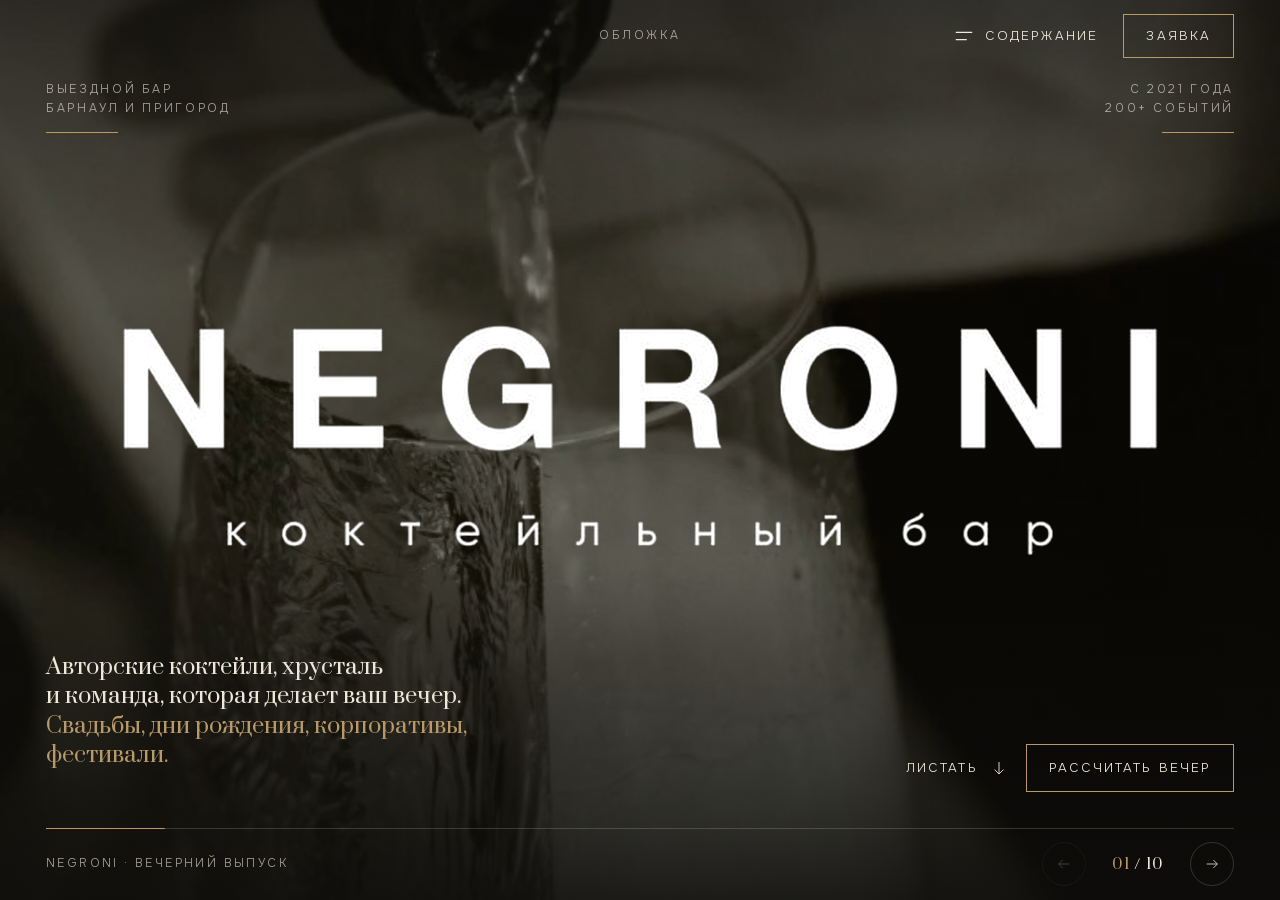
==== commit c1f6b647: "Доводка до продукта: политика ПД, согласие, превью, SEO, свои шрифты - privacy.html и consent.html, " ====
--- a/index.html
+++ b/index.html
@@ -6,11 +6,29 @@
 <title>Negroni — выездной бар, Барнаул</title>
 <meta name="description" content="Авторский выездной бар в Барнауле: хрустальная посуда, команда и коктейли под ваше событие. Форматы Premium, Thematic, Express.">
 <meta name="theme-color" content="#0E0D0B">
+<link rel="canonical" href="https://onkhas1.github.io/negroni-bar/">
+<meta property="og:type" content="website">
+<meta property="og:locale" content="ru_RU">
+<meta property="og:site_name" content="Negroni">
+<meta property="og:title" content="Negroni — выездной бар, Барнаул">
+<meta property="og:description" content="Авторские коктейли, хрустальная посуда и команда на вашем событии. Форматы и цены на сайте.">
+<meta property="og:url" content="https://onkhas1.github.io/negroni-bar/">
+<meta property="og:image" content="https://onkhas1.github.io/negroni-bar/img/og.jpg">
+<meta property="og:image:width" content="1200">
+<meta property="og:image:height" content="630">
+<meta property="og:image:alt" content="Логотип Negroni на фоне барной стойки">
+<meta name="twitter:card" content="summary_large_image">
 <link rel="icon" href="data:image/svg+xml,%3Csvg xmlns='http://www.w3.org/2000/svg' viewBox='0 0 64 64'%3E%3Crect width='64' height='64' fill='%230E0D0B'/%3E%3Ctext x='32' y='45' font-size='38' text-anchor='middle' fill='%23B8996A' font-family='Georgia,serif'%3EN%3C/text%3E%3C/svg%3E">
-<link rel="preconnect" href="https://fonts.googleapis.com">
-<link rel="preconnect" href="https://fonts.gstatic.com" crossorigin>
-<link href="https://fonts.googleapis.com/css2?family=Onest:wght@300;400;500&family=Prata&display=swap&subset=cyrillic" rel="stylesheet">
+<link rel="icon" type="image/png" sizes="32x32" href="img/favicon-32.png">
+<link rel="apple-touch-icon" href="img/apple-touch-icon.png">
+<link rel="manifest" href="site.webmanifest">
+<link rel="preload" as="font" type="font/woff2" href="fonts/prata-cyrillic.woff2" crossorigin>
+<link rel="preload" as="font" type="font/woff2" href="fonts/onest-cyrillic.woff2" crossorigin>
+<link rel="stylesheet" href="fonts/fonts.css">
 <link rel="preload" as="image" href="video/hero-poster.jpg">
+<script type="application/ld+json">
+{"@context":"https://schema.org","@type":"LocalBusiness","name":"Negroni","description":"Авторский выездной бар: коктейли, хрустальная посуда и команда на свадьбах, днях рождения, корпоративах и фестивалях.","url":"https://onkhas1.github.io/negroni-bar/","image":"https://onkhas1.github.io/negroni-bar/img/og.jpg","telephone":"+79967076653","priceRange":"30 000–78 000 ₽","areaServed":"Барнаул","address":{"@type":"PostalAddress","addressLocality":"Барнаул","addressCountry":"RU"},"sameAs":["https://instagram.com/negroni_barnaul","https://t.me/Negroni_Barnaul"]}
+</script>
 <style>
 :root{
   --night:#0E0D0B; --night-2:#171511; --night-3:#221F19;
@@ -348,6 +366,16 @@
 .field input:focus,.field select:focus,.field textarea:focus{outline:none;border-color:var(--champ-ink);box-shadow:0 1px 0 var(--champ-ink)}
 .field input:user-invalid,.field select:user-invalid{border-color:#9A3A2A}
 .hp{position:absolute;left:-9999px;width:1px;height:1px;overflow:hidden}
+.agree{position:relative;display:flex;align-items:flex-start;gap:12px;margin:2px 0 clamp(14px, 2.4vh, 22px);font-size:13.5px;line-height:1.5;color:rgba(14,13,11,.72);cursor:pointer;max-width:56ch}
+.agree input{position:absolute;opacity:0;width:20px;height:20px;margin:0;cursor:pointer}
+.agree .box{flex:none;width:20px;height:20px;margin-top:1px;border:1px solid rgba(14,13,11,.4);display:grid;place-items:center;color:var(--ivory);transition:background-color .25s,border-color .25s}
+.agree .box svg{width:14px;height:14px;opacity:0;transform:scale(.6);transition:opacity .2s,transform .3s var(--out)}
+.agree input:checked+.box{background:var(--night);border-color:var(--night)}
+.agree input:checked+.box svg{opacity:1;transform:none}
+.agree input:focus-visible+.box{outline:1px solid var(--champ-ink);outline-offset:3px}
+.agree input:user-invalid+.box,.agree.bad .box{border-color:#9A3A2A}
+.agree a{text-decoration:underline;text-decoration-color:rgba(118,96,63,.5);text-underline-offset:3px;transition:text-decoration-color .2s}
+.agree a:hover{text-decoration-color:var(--champ-ink)}
 .send{display:flex;align-items:center;gap:24px;margin-top:8px}
 .cta.solid{background:var(--night);color:var(--ivory);border-color:var(--night);height:52px;padding:0 30px;flex:none}
 .cta.solid::before{background:var(--champ-ink)}
@@ -357,6 +385,21 @@
 .status{margin:14px 0 0;min-height:1.5em;font-size:15px}
 .status.ok{color:#3E5C3A}
 .status.err{color:#9A3A2A}
+.bye a.legal{text-underline-offset:3px;text-decoration-color:rgba(14,13,11,.3)}
+
+/* ---------- cookie ---------- */
+.cookie{position:fixed;z-index:70;left:var(--gut);bottom:calc(var(--bot) + 12px);width:min(420px, calc(100vw - 2 * var(--gut)));padding:18px 20px;background:var(--night-2);color:var(--ivory);border:1px solid rgba(184,153,106,.35);box-shadow:0 18px 40px -12px rgba(0,0,0,.55);font-size:14px;line-height:1.5;opacity:0;transform:translateY(16px);transition:opacity .5s var(--out),transform .6s var(--out)}
+.cookie:not(.on){pointer-events:none}
+.cookie.on{opacity:1;transform:none}
+.cookie p{margin:0 0 14px;color:var(--ivory-dim)}
+.cookie a{color:var(--ivory);text-underline-offset:3px;text-decoration-color:rgba(184,153,106,.6)}
+.ck-b{display:flex;gap:10px;justify-content:flex-end;flex-wrap:wrap}
+.ck-b button{height:40px;padding:0 16px;font-size:12.5px;letter-spacing:.14em;text-transform:uppercase;border:1px solid rgba(238,231,218,.3);transition:background-color .25s,color .25s,border-color .25s}
+.ck-b button:hover{border-color:var(--champ)}
+.ck-b .ck-ok{background:var(--champ);border-color:var(--champ);color:var(--night)}
+.ck-b .ck-ok:hover{background:var(--ivory);border-color:var(--ivory)}
+@media (max-width: 760px){.cookie{padding:14px 16px;font-size:13px;bottom:calc(var(--bot) + 8px)}.cookie p{margin-bottom:12px}.ck-b{flex-wrap:nowrap}.ck-b button{flex:1;height:40px;padding:0 10px;letter-spacing:.1em}}
+@media (prefers-reduced-motion: reduce){.cookie{transition:opacity .2s}}
 
 /* ---------- оглавление ---------- */
 .toc{position:fixed;inset:0;z-index:60;background:var(--night);color:var(--ivory);clip-path:circle(0 at var(--ox, 90%) var(--oy, 5%));transition:clip-path .9s var(--ease);visibility:hidden}
@@ -715,7 +758,7 @@
             <li><a data-link="wa" href="#">WhatsApp <span>написать</span></a></li>
             <li><a data-link="ig" href="#">Instagram <span>@<i data-text="instagram"></i></span></a></li>
           </ul>
-          <p class="bye" data-in style="--d:650">До встречи на мероприятии.<small>Барнаул · © 2026 Negroni · <button class="totop" data-go="0">На обложку ↑</button></small></p>
+          <p class="bye" data-in style="--d:650">До встречи на мероприятии.<small>Барнаул · © 2026 Negroni · <a class="legal" href="privacy.html" target="_blank" rel="noopener">Политика конфиденциальности</a> · <button class="totop" data-go="0">На обложку ↑</button></small></p>
         </div>
         <form id="reqForm" class="rform" novalidate data-in style="--d:450">
           <div class="kinds" role="radiogroup" aria-label="Кому нужен бар">
@@ -753,9 +796,14 @@
           </div>
           <div class="field"><label for="f_comment"><span id="l_comment">О событии и пожелания по стилю</span> <span class="opt">по желанию</span></label><textarea id="f_comment" name="comment" rows="2"></textarea></div>
           <div class="hp" aria-hidden="true"><label for="f_site">Сайт</label><input id="f_site" name="website" type="text" tabindex="-1" autocomplete="off"></div>
+          <label class="agree" for="f_agree">
+            <input id="f_agree" type="checkbox" required>
+            <span class="box" aria-hidden="true"><svg viewBox="0 0 24 24" fill="none" stroke="currentColor" stroke-width="1.6"><path d="M5 12.5l4.5 4.5L19 7.5"/></svg></span>
+            <span class="txt">Даю <a href="consent.html" target="_blank" rel="noopener">согласие на обработку персональных данных</a> и принимаю <a href="privacy.html" target="_blank" rel="noopener">политику конфиденциальности</a></span>
+          </label>
           <div class="send">
             <button class="cta solid" id="send" type="submit">Отправить заявку</button>
-            <p class="consent">Отправляя форму, вы соглашаетесь на обработку контактных данных, чтобы мы могли ответить на заявку.</p>
+            <p class="consent">Данные нужны только для ответа на заявку и никому не передаются.</p>
           </div>
           <p class="status" id="status" role="status" aria-live="polite"></p>
         </form>
@@ -1129,15 +1177,20 @@
 form.addEventListener('submit',function(e){
   e.preventDefault();say('');
   if(form.website.value||Date.now()-loadedAt<2000){say('Заявка отправлена. Мы свяжемся с вами.','ok');form.reset();setKind('event');return;}
-  if(!form.checkValidity()){form.reportValidity();return;}
+  var agree=$('#f_agree');$('.agree').classList.toggle('bad',!agree.checked);
+  if(!form.checkValidity()){
+    if(!agree.checked&&$$('input,select,textarea',form).filter(function(el){return el!==agree&&!el.disabled&&!el.checkValidity();}).length===0){say('Отметьте согласие на обработку данных, без него мы не можем принять заявку.','err');agree.focus();return;}
+    form.reportValidity();return;}
   if((C.webhook||'').indexOf('http')!==0){say('Форма пока не подключена. Напишите нам в Telegram или WhatsApp.','err');return;}
   var kind=form.elements.kind.value,data=new URLSearchParams();
   data.append('kind',kind);
   ['name','contact','comment'].forEach(function(k){data.append(k,(form.elements[k].value||'').trim());});
   ['date','type','guests','budget'].forEach(function(k){data.append(k,kind==='event'?(form.elements[k].value||'').trim():'');});
   ['venue','city','interest'].forEach(function(k){data.append(k,kind==='venue'?(form.elements[k].value||'').trim():'');});
+  $('.agree').classList.remove('bad');
   data.append('page',location.href);data.append('sent_at',new Date().toISOString());
   sendBtn.disabled=true;sendBtn.textContent='Отправляем…';
+  if(window.ym&&C.metrika) ym(+C.metrika,'reachGoal','request');
   fetch(C.webhook,{method:'POST',mode:'no-cors',body:data}).then(function(){
     say('Заявка отправлена. Мы свяжемся с вами в ближайшее время.','ok');form.reset();setKind(kind);
     setTimeout(function(){sendBtn.disabled=false;sendBtn.textContent='Отправить заявку';},5000);
@@ -1197,6 +1250,28 @@
 $('#mPrev').onclick=function(){menuStep(-1);};
 $('#mNext').onclick=function(){menuStep(1);};
 menuShow(4);
+
+/* ---------- аналитика: Яндекс Метрика включается только с согласия ---------- */
+function loadMetrika(id){
+  (function(m,e,t,r,i,k,a){m[i]=m[i]||function(){(m[i].a=m[i].a||[]).push(arguments)};m[i].l=1*new Date();
+   k=e.createElement(t),a=e.getElementsByTagName(t)[0],k.async=1,k.src=r,a.parentNode.insertBefore(k,a)})
+   (window,document,'script','https://mc.yandex.ru/metrika/tag.js','ym');
+  ym(id,'init',{clickmap:true,trackLinks:true,accurateTrackBounce:true,webvisor:false});
+}
+var mId=+(C.metrika||0),choice=null;
+try{choice=localStorage.getItem('negroni-cookies');}catch(e){}
+if(mId){
+  if(choice==='all') loadMetrika(mId);
+  else if(!choice){
+    var ck=document.createElement('div');ck.className='cookie';ck.setAttribute('role','region');ck.setAttribute('aria-label','Файлы cookie');
+    ck.innerHTML='<p>Cookie и Яндекс Метрика помогают понять, какие страницы журнала читают. Подробнее в <a href="privacy.html" target="_blank" rel="noopener">политике</a>.</p><div class="ck-b"><button class="ck-no" type="button">Отклонить</button><button class="ck-ok" type="button">Принять</button></div>';
+    document.body.appendChild(ck);
+    setTimeout(function(){ck.classList.add('on');},2600);
+    var decide=function(v){try{localStorage.setItem('negroni-cookies',v);}catch(e){} ck.classList.remove('on');setTimeout(function(){ck.remove();},600); if(v==='all') loadMetrika(mId);};
+    $('.ck-ok',ck).onclick=function(){decide('all');};
+    $('.ck-no',ck).onclick=function(){decide('needed');};
+  }
+}
 })();
 </script>
 </body>
--- a/fonts/fonts.css
+++ b/fonts/fonts.css
@@ -0,0 +1,65 @@
+/* Prata и Onest (SIL Open Font License) лежат на самом сайте: без запросов к Google */
+@font-face {
+  font-family: 'Onest';
+  font-style: normal;
+  font-weight: 300;
+  font-display: swap;
+  src: url(onest-cyrillic.woff2) format('woff2');
+  unicode-range: U+0301, U+0400-045F, U+0490-0491, U+04B0-04B1, U+2116;
+}
+@font-face {
+  font-family: 'Onest';
+  font-style: normal;
+  font-weight: 300;
+  font-display: swap;
+  src: url(onest-latin.woff2) format('woff2');
+  unicode-range: U+0000-00FF, U+0131, U+0152-0153, U+02BB-02BC, U+02C6, U+02DA, U+02DC, U+0304, U+0308, U+0329, U+2000-206F, U+20AC, U+2122, U+2191, U+2193, U+2212, U+2215, U+FEFF, U+FFFD;
+}
+@font-face {
+  font-family: 'Onest';
+  font-style: normal;
+  font-weight: 400;
+  font-display: swap;
+  src: url(onest-cyrillic.woff2) format('woff2');
+  unicode-range: U+0301, U+0400-045F, U+0490-0491, U+04B0-04B1, U+2116;
+}
+@font-face {
+  font-family: 'Onest';
+  font-style: normal;
+  font-weight: 400;
+  font-display: swap;
+  src: url(onest-latin.woff2) format('woff2');
+  unicode-range: U+0000-00FF, U+0131, U+0152-0153, U+02BB-02BC, U+02C6, U+02DA, U+02DC, U+0304, U+0308, U+0329, U+2000-206F, U+20AC, U+2122, U+2191, U+2193, U+2212, U+2215, U+FEFF, U+FFFD;
+}
+@font-face {
+  font-family: 'Onest';
+  font-style: normal;
+  font-weight: 500;
+  font-display: swap;
+  src: url(onest-cyrillic.woff2) format('woff2');
+  unicode-range: U+0301, U+0400-045F, U+0490-0491, U+04B0-04B1, U+2116;
+}
+@font-face {
+  font-family: 'Onest';
+  font-style: normal;
+  font-weight: 500;
+  font-display: swap;
+  src: url(onest-latin.woff2) format('woff2');
+  unicode-range: U+0000-00FF, U+0131, U+0152-0153, U+02BB-02BC, U+02C6, U+02DA, U+02DC, U+0304, U+0308, U+0329, U+2000-206F, U+20AC, U+2122, U+2191, U+2193, U+2212, U+2215, U+FEFF, U+FFFD;
+}
+@font-face {
+  font-family: 'Prata';
+  font-style: normal;
+  font-weight: 400;
+  font-display: swap;
+  src: url(prata-cyrillic.woff2) format('woff2');
+  unicode-range: U+0301, U+0400-045F, U+0490-0491, U+04B0-04B1, U+2116;
+}
+@font-face {
+  font-family: 'Prata';
+  font-style: normal;
+  font-weight: 400;
+  font-display: swap;
+  src: url(prata-latin.woff2) format('woff2');
+  unicode-range: U+0000-00FF, U+0131, U+0152-0153, U+02BB-02BC, U+02C6, U+02DA, U+02DC, U+0304, U+0308, U+0329, U+2000-206F, U+20AC, U+2122, U+2191, U+2193, U+2212, U+2215, U+FEFF, U+FFFD;
+}
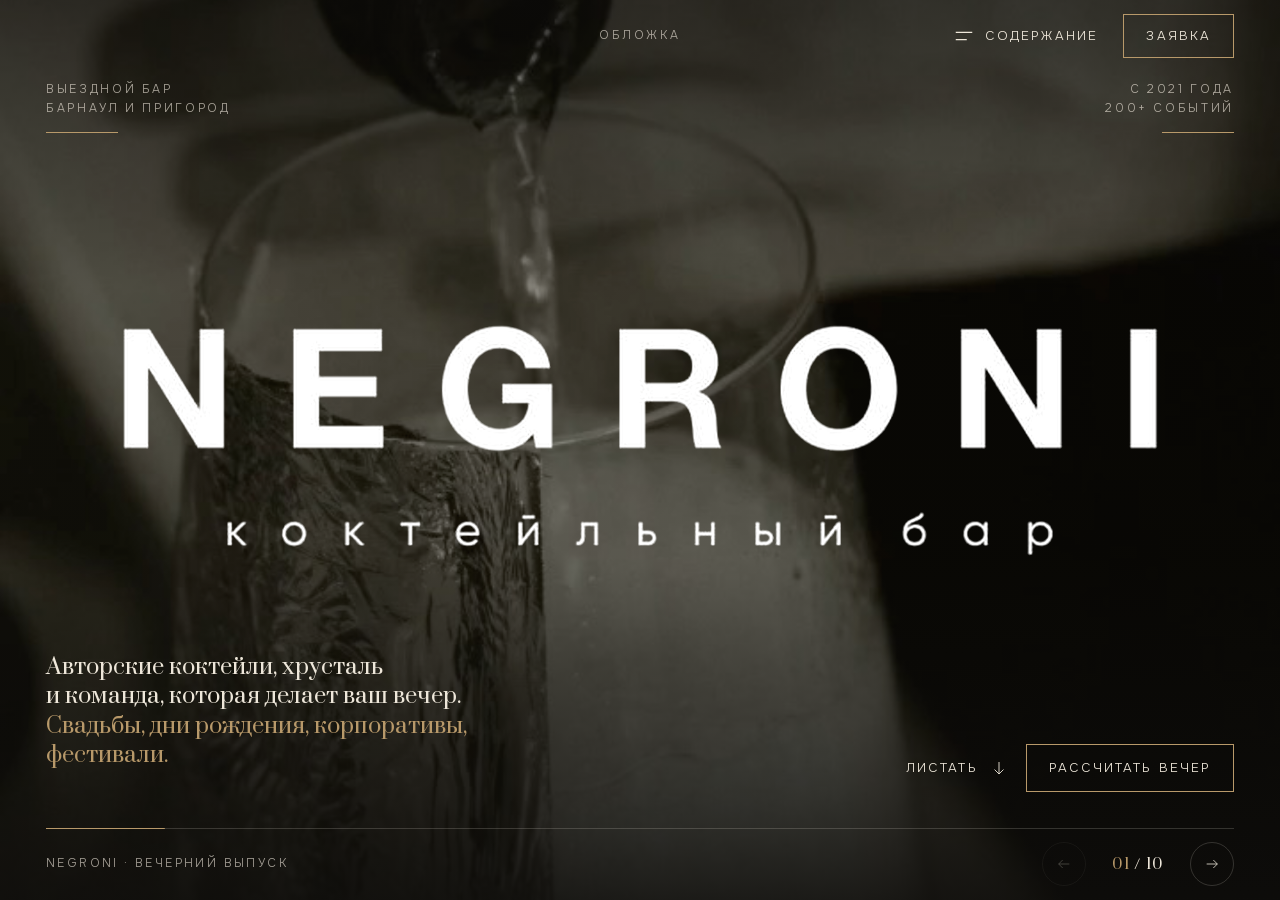
==== commit 2ee3d5d2: "Фото в оригинальном качестве, галерея 24 кадра, полное видео на обложке Co-Authored-By: Claude Opus " ====
--- a/index.html
+++ b/index.html
@@ -653,7 +653,7 @@
     <div class="bg" id="tBg">
       <picture><source media="(max-width: 760px)" srcset="img/event-6-s.webp"><img class="on" data-t="japan" src="img/event-6-l.webp" alt="Бармен в кимоно у стойки с иероглифом" loading="lazy" style="object-position:50% 30%"></picture>
       <picture><source media="(max-width: 760px)" srcset="img/format-premium-s.webp"><img data-t="mask" src="img/format-premium-l.webp" alt="Башня из бокалов с дымом и гости в масках" loading="lazy" style="object-position:50% 30%"></picture>
-      <picture><source media="(max-width: 760px)" srcset="img/format-thematic-s.webp"><img data-t="rock" src="img/format-thematic-l.webp" alt="Гости и команда в рок-образах" loading="lazy" style="object-position:50% 22%"></picture>
+      <picture><source media="(max-width: 760px)" srcset="img/theme-rock-s.webp"><img data-t="rock" src="img/theme-rock-l.webp" alt="Гости и команда в рок-образах" loading="lazy" style="object-position:50% 22%"></picture>
       <picture><source media="(max-width: 760px)" srcset="img/format-express-s.webp"><img data-t="kids" src="img/format-express-l.webp" alt="Светлая стойка с гирляндой из детских рисунков" loading="lazy" style="object-position:50% 40%"></picture>
     </div>
     <div class="tcontent">
@@ -1114,7 +1114,7 @@
 new MutationObserver(function(){ var on=$('#s-themes').classList.contains('is-in'); tName.classList.toggle('show',on); }).observe($('#s-themes'),{attributes:true,attributeFilter:['class']});
 
 /* ---------- события: просмотр фото ---------- */
-var ALL=['event-10','event-3','event-12','event-9','event-8','event-4','event-11','event-2','event-1','event-5','event-6','event-7'];
+var ALL=['event-10','event-3','event-12','event-9','event-8','event-4','event-11','event-2','event-14','event-13','event-17','event-15','event-16','event-1','event-18','event-22','event-21','event-5','event-24','event-20','event-19','event-6','event-23','event-7'];
 var lb=$('#lb'),lbImg=$('#lbImg'),lbPos=0,lbLast=null;
 function lbOpen(){return lb.classList.contains('open');}
 function lbShow(i){
